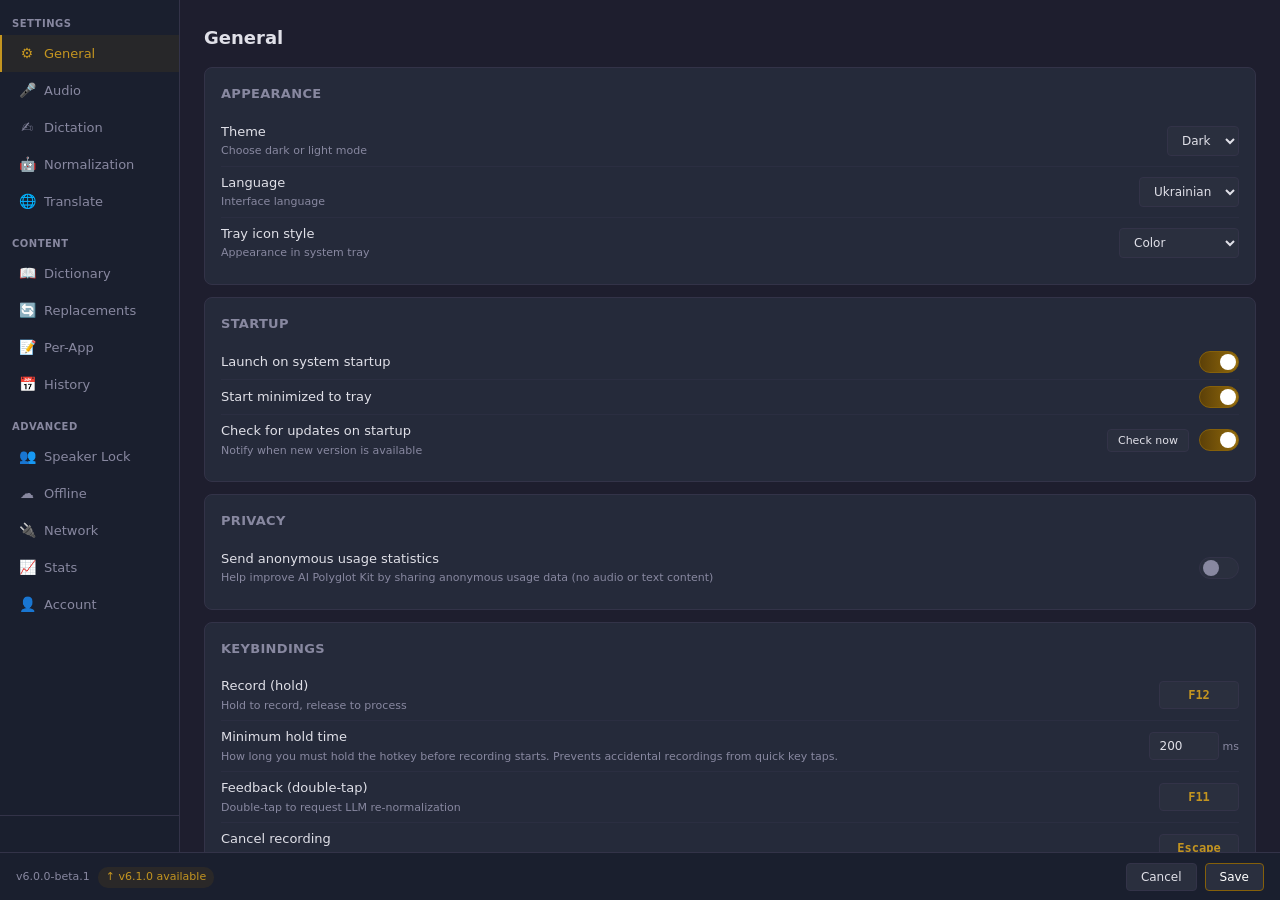
==== src/ui/web/index.html @ 9af50d15 "fix: native Windows frame painted dark, HTML titlebar removed - Native frame with DWM dark mode (DWM" ====
<!DOCTYPE html>
<html lang="en" data-theme="dark">
<head>
<meta charset="UTF-8">
<meta name="viewport" content="width=device-width, initial-scale=1.0">
<title>AI Polyglot Kit v6.1 — Settings</title>
<link rel="stylesheet" href="css/styles.css">
</head>
<body>

<div id="app" class="window">
  <div class="main">
    <div class="sidebar">
      <div class="sidebar-section" data-i18n="nav.settings">Settings</div>
      <div class="sidebar-item active" data-page="general"><span class="sidebar-icon">&#9881;</span> <span data-i18n="nav.general">General</span></div>
      <div class="sidebar-item" data-page="audio"><span class="sidebar-icon">&#127908;</span> <span data-i18n="nav.audio">Audio</span></div>
      <div class="sidebar-item" data-page="dictation"><span class="sidebar-icon">&#9997;</span> <span data-i18n="nav.dictation">Dictation</span></div>
      <div class="sidebar-item" data-page="llm"><span class="sidebar-icon">&#129302;</span> <span data-i18n="nav.llm">Normalization</span></div>
      <div class="sidebar-item" data-page="translate"><span class="sidebar-icon">&#127760;</span> <span data-i18n="nav.translate">Translate</span></div>

      <div class="sidebar-section" data-i18n="nav.content">Content</div>
      <div class="sidebar-item" data-page="dictionary"><span class="sidebar-icon">&#128214;</span> <span data-i18n="nav.dictionary">Dictionary</span></div>
      <div class="sidebar-item" data-page="replacements"><span class="sidebar-icon">&#128260;</span> <span data-i18n="nav.replacements">Replacements</span></div>
      <div class="sidebar-item" data-page="instructions"><span class="sidebar-icon">&#128221;</span> <span data-i18n="nav.instructions">Per-App</span></div>
      <div class="sidebar-item" data-page="history"><span class="sidebar-icon">&#128197;</span> <span data-i18n="nav.history">History</span></div>

      <div class="sidebar-section" data-i18n="nav.advanced">Advanced</div>
      <div class="sidebar-item" data-page="speaker"><span class="sidebar-icon">&#128101;</span> <span data-i18n="nav.speaker">Speaker Lock</span></div>
      <div class="sidebar-item" data-page="offline"><span class="sidebar-icon">&#9729;</span> <span data-i18n="nav.offline">Offline</span></div>
      <div class="sidebar-item" data-page="network"><span class="sidebar-icon">&#128268;</span> <span data-i18n="nav.network">Network</span></div>
      <div class="sidebar-item" data-page="stats"><span class="sidebar-icon">&#128200;</span> <span data-i18n="nav.stats">Stats</span></div>
      <div class="sidebar-item" data-page="account"><span class="sidebar-icon">&#128100;</span> <span data-i18n="nav.account">Account</span></div>

      <div class="sidebar-bottom"></div>
    </div>

    <!-- ==================== GENERAL ==================== -->
    <div class="content active" id="page-general" data-page="general">
      <div class="page-title" data-i18n="page.general">General</div>
      <div class="card">
        <div class="card-title" data-i18n="general.appearance">Appearance</div>
        <div class="form-row">
          <div>
            <div class="form-label" data-i18n="general.theme">Theme</div>
            <div class="form-hint" data-i18n="general.theme.hint">Choose dark or light mode</div>
          </div>
          <select id="theme-select"><option value="dark" selected data-i18n="general.theme.dark">Dark</option><option value="light" data-i18n="general.theme.light">Light</option></select>
        </div>
        <div class="form-row">
          <div>
            <div class="form-label" data-i18n="general.language">Language</div>
            <div class="form-hint" data-i18n="general.language.hint">Interface language</div>
          </div>
          <select id="lang-select"><option value="en">English</option><option value="uk" selected>Ukrainian</option></select>
        </div>
        <div class="form-row">
          <div>
            <div class="form-label" data-i18n="general.trayIcon">Tray icon style</div>
            <div class="form-hint" data-i18n="general.trayIcon.hint">Appearance in system tray</div>
          </div>
          <select id="tray-style-select"><option selected data-i18n="general.trayIcon.color">Color</option><option data-i18n="general.trayIcon.mono">Monochrome</option></select>
        </div>
      </div>
      <div class="card">
        <div class="card-title" data-i18n="general.startup">Startup</div>
        <div class="form-row">
          <div class="form-label" data-i18n="general.autostart">Launch on system startup</div>
          <label class="toggle"><input type="checkbox" id="toggle-autostart" checked><span class="toggle-slider"></span></label>
        </div>
        <div class="form-row">
          <div class="form-label" data-i18n="general.startMinimized">Start minimized to tray</div>
          <label class="toggle"><input type="checkbox" id="toggle-start-minimized" checked><span class="toggle-slider"></span></label>
        </div>
        <div class="form-row">
          <div>
            <div class="form-label" data-i18n="general.checkUpdates">Check for updates on startup</div>
            <div class="form-hint" data-i18n="general.checkUpdates.hint">Notify when new version is available</div>
          </div>
          <div style="display:flex;align-items:center;gap:10px">
            <button class="btn btn-sm" id="btn-check-update-general" data-i18n="general.checkNow">Check now</button>
            <label class="toggle"><input type="checkbox" id="toggle-check-updates" checked><span class="toggle-slider"></span></label>
          </div>
        </div>
      </div>
      <div class="card">
        <div class="card-title" data-i18n="general.privacy">Privacy</div>
        <div class="form-row">
          <div>
            <div class="form-label" data-i18n="general.telemetry">Send anonymous usage statistics</div>
            <div class="form-hint" data-i18n="general.telemetry.hint">Help improve AI Polyglot Kit by sharing anonymous usage data (no audio or text content)</div>
          </div>
          <label class="toggle"><input type="checkbox" id="toggle-telemetry"><span class="toggle-slider"></span></label>
        </div>
      </div>
      <div class="card">
        <div class="card-title" data-i18n="general.keybindings">Keybindings</div>
        <div class="form-row">
          <div>
            <div class="form-label" data-i18n="general.hotkey.record">Record (hold)</div>
            <div class="form-hint" data-i18n="general.hotkey.record.hint">Hold to record, release to process</div>
          </div>
          <span class="hotkey-input" data-action="Record" id="hotkey-record">F12</span>
        </div>
        <div class="form-row">
          <div>
            <div class="form-label" data-i18n="general.hotkey.holdTime">Minimum hold time</div>
            <div class="form-hint" data-i18n="general.hotkey.holdTime.hint">How long you must hold the hotkey before recording starts. Prevents accidental recordings from quick key taps.</div>
          </div>
          <div style="display:flex;align-items:center;gap:4px">
            <input type="number" id="input-hold-time" value="200" min="50" max="500" step="50" style="width:70px">
            <span class="form-hint" data-i18n="unit.ms">ms</span>
          </div>
        </div>
        <div class="form-row">
          <div>
            <div class="form-label" data-i18n="general.hotkey.feedback">Feedback (double-tap)</div>
            <div class="form-hint" data-i18n="general.hotkey.feedback.hint">Double-tap to request LLM re-normalization</div>
          </div>
          <span class="hotkey-input" data-action="Feedback" id="hotkey-feedback">F11</span>
        </div>
        <div class="form-row">
          <div>
            <div class="form-label" data-i18n="general.hotkey.cancel">Cancel recording</div>
            <div class="form-hint" data-i18n="general.hotkey.cancel.hint">Abort current recording, discard audio</div>
          </div>
          <span class="hotkey-input" data-action="Cancel" id="hotkey-cancel">Escape</span>
        </div>
        <div class="form-row">
          <div>
            <div class="form-label" data-i18n="general.hotkey.pasteLast">Paste last transcript</div>
            <div class="form-hint" data-i18n="general.hotkey.pasteLast.hint">Insert last dictation at cursor</div>
          </div>
          <span class="hotkey-input" data-action="Paste Last" id="hotkey-paste-last">Ctrl+Shift+V</span>
        </div>
        <div class="form-row">
          <div>
            <div class="form-label" data-i18n="general.hotkey.translate">Translate (double-tap)</div>
            <div class="form-hint" data-i18n="general.hotkey.translate.hint">Double-tap to translate selected text or clipboard content</div>
          </div>
          <span class="hotkey-input" data-action="Translate" id="hotkey-translate">Ctrl+C</span>
        </div>
      </div>
      <div class="card">
        <div class="card-title" data-i18n="general.notifications">Notifications</div>
        <div class="form-row">
          <div class="form-label" data-i18n="general.soundFeedback">Show sound feedback on recognition</div>
          <label class="toggle"><input type="checkbox" id="toggle-sound-feedback" checked><span class="toggle-slider"></span></label>
        </div>
        <div class="form-row">
          <div class="form-label" data-i18n="general.showOverlay">Show recording overlay</div>
          <label class="toggle"><input type="checkbox" id="toggle-show-overlay" checked><span class="toggle-slider"></span></label>
        </div>
        <div class="form-row">
          <div>
            <div class="form-label" data-i18n="general.overlayPosition">Overlay position</div>
            <div class="form-hint" data-i18n="general.overlayPosition.hint">Where to show the recording pill</div>
          </div>
          <select id="overlay-position-select"><option data-i18n="general.overlay.topLeft">Top left</option><option data-i18n="general.overlay.topCenter">Top center</option><option selected data-i18n="general.overlay.topRight">Top right</option><option data-i18n="general.overlay.bottomLeft">Bottom left</option><option data-i18n="general.overlay.bottomCenter">Bottom center</option><option data-i18n="general.overlay.bottomRight">Bottom right</option></select>
        </div>
      </div>
    </div>

    <!-- ==================== AUDIO ==================== -->
    <div class="content" id="page-audio" data-page="audio">
      <div class="page-title" data-i18n="page.audio">Audio</div>
      <div class="card">
        <div class="card-title" data-i18n="audio.microphone">Microphone</div>
        <div class="form-row">
          <div>
            <div class="form-label" data-i18n="audio.inputDevice">Input Device</div>
            <div class="form-hint" data-i18n="audio.inputDevice.hint">Which microphone to use for voice dictation. If you have a USB headset or external mic, select it here for best quality. Built-in laptop mics work but may pick up more noise.</div>
          </div>
          <div style="display:flex;gap:8px;align-items:center;">
            <select id="mic-select" style="min-width:220px"><option>Jabra Link 370 (USB Audio)</option><option>Realtek HD Audio</option><option>Bluetooth Headset</option></select>
            <button class="btn btn-sm btn-primary" id="btn-test-mic"><span>&#9654;</span> <span class="btn-text" data-i18n="audio.test">Test</span></button>
            <button class="btn btn-sm" id="btn-refresh-mic" title="Refresh device list">&#8635;</button>
          </div>
        </div>
        <div class="rms-bar"><div class="rms-fill" id="rms-fill"></div></div>
        <div style="display:flex;justify-content:space-between;margin-top:4px">
          <span class="form-hint" data-i18n="audio.inputLevel.hint">Input level — speak normally, the bar should be in the middle range</span>
          <span class="form-hint" id="rms-db">-24 dB</span>
        </div>
        <div class="form-row" style="margin-top:8px">
          <div>
            <div class="form-label" data-i18n="audio.autoSwitch">Auto-switch to new devices</div>
            <div class="form-hint" data-i18n="audio.autoSwitch.hint">When you plug in a USB headset or connect Bluetooth headphones, automatically switch to them. Unplug — switch back to the previous device.</div>
          </div>
          <label class="toggle"><input type="checkbox" id="toggle-auto-switch" checked><span class="toggle-slider"></span></label>
        </div>
      </div>
      <div class="card">
        <div class="card-title" data-i18n="audio.backgroundAudio">Background Audio</div>
        <div class="form-row">
          <div>
            <div class="form-label" data-i18n="audio.ducking">Lower other apps during recording</div>
            <div class="form-hint" data-i18n="audio.ducking.hint">While you're dictating, automatically reduce volume of music, video calls, and other apps so your voice comes through cleaner. Volume returns to normal when you stop.</div>
          </div>
          <label class="toggle"><input type="checkbox" id="toggle-ducking"><span class="toggle-slider"></span></label>
        </div>
        <div class="form-row">
          <div>
            <div class="form-label" data-i18n="audio.duckingAmount">Reduction amount</div>
            <div class="form-hint" data-i18n="audio.duckingAmount.hint">How much to lower other apps' volume. 10% = barely noticeable, 80% = near silent. Choose what feels comfortable for you.</div>
          </div>
          <div style="display:flex;align-items:center;gap:8px">
            <input type="range" min="0" max="100" value="10" id="duck-slider">
            <span style="font-size:12px;color:var(--fg-secondary);min-width:30px" id="duck-value">10%</span>
          </div>
        </div>
      </div>
      <div class="card">
        <div class="card-title" data-i18n="audio.recording">Recording</div>
        <div class="form-row">
          <div>
            <div class="form-label" data-i18n="audio.quality">Audio quality</div>
            <div class="form-hint" data-i18n="audio.quality.hint">16 kHz is sufficient for speech recognition and uses less bandwidth. 48 kHz is studio quality — only needed if you plan to save recordings for other purposes.</div>
          </div>
          <select id="audio-quality-select"><option selected data-i18n="audio.quality.16k">16000 Hz (speech, recommended)</option><option data-i18n="audio.quality.48k">48000 Hz (high quality)</option></select>
        </div>
        <div class="form-row">
          <div>
            <div class="form-label" data-i18n="audio.saveRecordings">Save recordings</div>
            <div class="form-hint" data-i18n="audio.saveRecordings.hint">Keep audio files after recognition. Useful for debugging, training, or comparing what you said vs what was recognized.</div>
          </div>
          <label class="toggle"><input type="checkbox" id="toggle-save-recordings"><span class="toggle-slider"></span></label>
        </div>
        <div class="form-row">
          <div>
            <div class="form-label" data-i18n="audio.saveLocation">Save location</div>
            <div class="form-hint" data-i18n="audio.saveLocation.hint">Where to store recorded audio files</div>
          </div>
          <div style="display:flex;gap:8px;align-items:center">
            <input type="text" id="input-save-path" value="%APPDATA%\AI Polyglot Kit\recordings" style="min-width:250px" disabled>
            <button class="btn btn-sm" id="btn-browse-save" data-i18n="audio.browse">Browse</button>
          </div>
        </div>
        <div class="form-row">
          <div>
            <div class="form-label" data-i18n="audio.autoDelete">Auto-delete after</div>
            <div class="form-hint" data-i18n="audio.autoDelete.hint">Automatically remove old recordings to save disk space</div>
          </div>
          <select id="auto-delete-select"><option data-i18n="audio.autoDelete.never">Never</option><option data-i18n="audio.autoDelete.7d">7 days</option><option selected data-i18n="audio.autoDelete.30d">30 days</option><option data-i18n="audio.autoDelete.90d">90 days</option></select>
        </div>
      </div>
    </div>

    <!-- ==================== LLM ==================== -->
    <div class="content" id="page-llm" data-page="llm">
      <div class="page-title" data-i18n="page.llm">Text Normalization via LLM</div>
      <div class="card">
        <div class="card-title" data-i18n="llm.onlineProviders">Online Providers</div>
        <div class="form-hint" style="margin-bottom:4px" data-i18n="llm.onlineProviders.hint">Three providers in priority order. If #1 is unavailable, falls back to #2, then #3.</div>
        <div style="margin-bottom:12px"><a href="#" class="form-hint" style="color:var(--accent-highlight);text-decoration:underline;cursor:pointer;font-size:12px" data-open="modal-help-providers" data-i18n="llm.recommendedLink">Recommended services (GitHub README)</a></div>
      </div>
      <div class="card" style="border-left:3px solid var(--accent-highlight)">
        <div class="card-title" style="display:flex;align-items:center;gap:8px"><span class="badge" style="background:var(--accent-highlight);color:#000;font-size:10px;padding:2px 6px">1</span> <span class="form-label" style="font-size:inherit;margin:0;font-weight:inherit" data-i18n="provider">Provider</span></div>
        <div class="form-row">
          <div class="form-label" data-i18n="provider">Provider</div>
          <select id="llm-provider-1"><option selected>Groq</option><option>OpenAI</option><option>Anthropic</option><option>OpenRouter</option></select>
        </div>
        <div class="form-row">
          <div class="form-label" data-i18n="apiKey">API Key</div>
          <div style="display:flex;gap:8px;align-items:center">
            <input type="password" id="llm-key-1" value="gsk_xxxxxxxxxxxxxxxxxxxx" style="min-width:200px" class="api-key-field">
            <button class="btn btn-sm btn-toggle-key">&#128065;</button>
            <span class="badge badge-success" data-i18n="badge.valid">Valid</span>
          </div>
        </div>
        <div class="form-row">
          <div class="form-label" data-i18n="model">Model</div>
          <select id="llm-model-1"><option selected>llama-3.3-70b-versatile</option><option>llama-3.1-8b-instant</option><option>llama-3.2-3b-preview</option><option>mixtral-8x7b-32768</option></select>
        </div>
      </div>
      <div class="card" style="border-left:3px solid var(--fg-secondary)">
        <div class="card-title" style="display:flex;align-items:center;gap:8px"><span class="badge" style="background:var(--fg-secondary);color:#000;font-size:10px;padding:2px 6px">2</span> <span class="form-label" style="font-size:inherit;margin:0;font-weight:inherit" data-i18n="provider">Provider</span></div>
        <div class="form-row">
          <div class="form-label" data-i18n="provider">Provider</div>
          <select id="llm-provider-2"><option>Groq</option><option selected>OpenAI</option><option>Anthropic</option><option>OpenRouter</option></select>
        </div>
        <div class="form-row">
          <div class="form-label" data-i18n="apiKey">API Key</div>
          <div style="display:flex;gap:8px;align-items:center">
            <input type="password" id="llm-key-2" placeholder="sk-..." style="min-width:200px" class="api-key-field">
            <button class="btn btn-sm btn-toggle-key">&#128065;</button>
            <span class="badge badge-warning" data-i18n="badge.notSet">Not set</span>
          </div>
        </div>
      </div>
      <div class="card" style="border-left:3px solid var(--fg-secondary)">
        <div class="card-title" style="display:flex;align-items:center;gap:8px"><span class="badge" style="background:var(--fg-secondary);color:#000;font-size:10px;padding:2px 6px">3</span> <span class="form-label" style="font-size:inherit;margin:0;font-weight:inherit" data-i18n="provider">Provider</span></div>
        <div class="form-row">
          <div class="form-label" data-i18n="provider">Provider</div>
          <select id="llm-provider-3"><option>Groq</option><option>OpenAI</option><option selected>Anthropic</option><option>OpenRouter</option></select>
        </div>
        <div class="form-row">
          <div class="form-label" data-i18n="apiKey">API Key</div>
          <div style="display:flex;gap:8px;align-items:center">
            <input type="password" id="llm-key-3" placeholder="sk-ant-..." style="min-width:200px" class="api-key-field">
            <button class="btn btn-sm btn-toggle-key">&#128065;</button>
            <span class="badge badge-warning" data-i18n="badge.notSet">Not set</span>
          </div>
        </div>
      </div>
      <div class="card">
        <div class="card-title" data-i18n="llm.settings">LLM Settings</div>
        <div class="form-row">
          <div>
            <div class="form-label" data-i18n="llm.temperature">Temperature</div>
            <div class="form-hint" data-i18n="llm.temperature.hint">Lower = more consistent, higher = more creative</div>
          </div>
          <div style="display:flex;align-items:center;gap:8px">
            <input type="range" min="0" max="100" value="30" id="temp-slider">
            <span style="font-size:12px;color:var(--fg-secondary);min-width:30px" id="temp-value">0.3</span>
          </div>
        </div>
        <div class="form-row">
          <div>
            <div class="form-label" data-i18n="llm.maxTokens">Max tokens</div>
            <div class="form-hint" data-i18n="llm.maxTokens.hint">Maximum output length</div>
          </div>
          <input type="number" id="llm-max-tokens" value="1024" min="128" max="4096" step="128" style="min-width:80px">
        </div>
      </div>
      <div class="banner banner-warning" style="display:flex;gap:4px"><span>&#9888;</span><span class="form-hint" style="color:inherit;margin:0;font-size:inherit" data-i18n="llm.offlineWarning">No offline LLM model downloaded. Go to Settings → Offline to detect your system and download a model.</span></div>
      <div class="card" id="card-llm-offline" style="opacity:0.45;pointer-events:none">
        <div class="card-title" data-i18n="llm.offlineProvider">Offline Provider</div>
        <div class="form-hint" style="margin-bottom:12px" data-i18n="llm.offlineProvider.hint">Built-in lightweight model for text normalization without internet. Runs on CPU via llama.cpp (GGUF Q4 quantization).</div>
        <div class="form-row">
          <div class="form-label" data-i18n="model">Model</div>
          <select id="llm-offline-model"><option selected>Qwen2.5-1.5B (Q4, ~900 MB)</option><option>Qwen2.5-0.5B (Q4, ~400 MB)</option><option>SmolLM2-360M (Q4, ~250 MB)</option></select>
        </div>
        <div class="form-row">
          <div>
            <div class="form-label" data-i18n="llm.temperature">Temperature</div>
            <div class="form-hint" data-i18n="llm.offlineTemp.hint">Lower = more predictable normalization</div>
          </div>
          <div style="display:flex;align-items:center;gap:8px">
            <input type="range" min="0" max="100" value="10" id="llm-offline-temp-slider" style="width:120px">
            <span style="font-size:12px;color:var(--fg-secondary);min-width:30px" id="llm-offline-temp-value">0.1</span>
          </div>
        </div>
      </div>
      <div class="card">
        <div class="card-title" data-i18n="llm.features">Normalization Features</div>
        <div class="form-row">
          <div class="form-label" data-i18n="llm.enableNorm">Enable LLM text normalization</div>
          <label class="toggle"><input type="checkbox" id="toggle-llm-enable" checked><span class="toggle-slider"></span></label>
        </div>
        <div class="form-row">
          <div class="form-label" data-i18n="llm.addPunctuation">Add punctuation</div>
          <label class="toggle"><input type="checkbox" id="toggle-llm-punctuation" checked><span class="toggle-slider"></span></label>
        </div>
        <div class="form-row">
          <div class="form-label" data-i18n="llm.fixGrammar">Fix grammar</div>
          <label class="toggle"><input type="checkbox" id="toggle-llm-grammar" checked><span class="toggle-slider"></span></label>
        </div>
        <div class="form-row">
          <div class="form-label" data-i18n="llm.fixTerminology">Fix terminology</div>
          <label class="toggle"><input type="checkbox" id="toggle-llm-terminology" checked><span class="toggle-slider"></span></label>
        </div>
        <div class="form-row">
          <div class="form-label" data-i18n="llm.capitalize">Capitalize sentences</div>
          <label class="toggle"><input type="checkbox" id="toggle-llm-capitalize" checked><span class="toggle-slider"></span></label>
        </div>
        <div class="form-row">
          <div>
            <div class="form-label" data-i18n="llm.numberFormat">Number formatting</div>
            <div class="form-hint" data-i18n="llm.numberFormat.hint">Convert "twenty three" to "23"</div>
          </div>
          <label class="toggle"><input type="checkbox" id="toggle-llm-numbers" checked><span class="toggle-slider"></span></label>
        </div>
      </div>
      <div class="card">
        <div class="card-title" data-i18n="llm.feedbackLoop">Feedback Loop</div>
        <div class="form-row">
          <div>
            <div class="form-label" data-i18n="llm.feedbackMode">Feedback mode</div>
            <div class="form-hint" data-i18n="llm.feedbackMode.hint">What happens when you double-tap feedback key</div>
          </div>
          <select id="feedback-mode-select"><option selected data-i18n="llm.feedback.renorm">Re-normalize with stronger corrections</option><option data-i18n="llm.feedback.resend">Re-send to STT with different model</option><option data-i18n="llm.feedback.dialog">Show correction dialog</option></select>
        </div>
      </div>
    </div>

    <!-- ==================== DICTATION ==================== -->
    <div class="content" id="page-dictation" data-page="dictation">
      <div class="page-title" data-i18n="page.dictation">Dictation — Speech-to-Text</div>
      <div class="card">
        <div class="card-title" data-i18n="dictation.recMode">Recognition Mode</div>
        <div class="form-hint" style="margin-bottom:12px" data-i18n="dictation.recMode.hint">How the app recognizes your speech. Fallback mode tries online first, switches to offline automatically if unavailable or out of tokens.</div>
        <div style="display:flex;gap:8px">
          <label style="flex:1;display:flex;align-items:center;gap:8px;padding:10px 12px;background:var(--bg-input);border:2px solid var(--border);border-radius:var(--radius-card);opacity:0.45;cursor:not-allowed" title="Download offline models first (Settings → Offline)">
            <input type="radio" name="rec-mode" value="fallback" disabled> <div><div class="form-label" style="font-size:13px;margin:0" data-i18n="dictation.mode.fallback">Fallback</div><div class="form-hint" style="font-size:11px" data-i18n="dictation.mode.fallback.hint">Uses cloud, switches to offline if no internet or tokens run out</div></div>
          </label>
          <label style="flex:1;display:flex;align-items:center;gap:8px;padding:10px 12px;background:var(--bg-input);border:2px solid var(--accent-highlight);border-radius:var(--radius-card);cursor:pointer">
            <input type="radio" name="rec-mode" value="online" checked> <div><div class="form-label" style="font-size:13px;margin:0" data-i18n="dictation.mode.online">Online only</div><div class="form-hint" style="font-size:11px" data-i18n="dictation.mode.online.hint">Cloud API, best quality</div></div>
          </label>
          <label style="flex:1;display:flex;align-items:center;gap:8px;padding:10px 12px;background:var(--bg-input);border:2px solid var(--border);border-radius:var(--radius-card);opacity:0.45;cursor:not-allowed" title="Download offline models first (Settings → Offline)">
            <input type="radio" name="rec-mode" value="offline" disabled> <div><div class="form-label" style="font-size:13px;margin:0" data-i18n="dictation.mode.offline">Offline only</div><div class="form-hint" style="font-size:11px" data-i18n="dictation.mode.offline.hint">Built-in model, no internet needed</div></div>
          </label>
        </div>
        <div style="margin-top:8px;color:var(--warning);display:flex;gap:4px;font-size:12px"><span>&#9888;</span><span class="form-hint" style="color:inherit;margin:0" data-i18n="dictation.offlineWarning">Fallback and Offline modes require offline models. Download them in Settings → Offline.</span></div>
      </div>
      <div class="card">
        <div class="card-title" data-i18n="dictation.onlineProviders">Online Providers</div>
        <div class="form-hint" style="margin-bottom:4px" data-i18n="dictation.onlineProviders.hint">Three providers in priority order. If #1 is unavailable or out of tokens, falls back to #2, then #3.</div>
        <div style="margin-bottom:12px"><a href="#" class="form-hint" style="color:var(--accent-highlight);text-decoration:underline;cursor:pointer;font-size:12px" data-open="modal-help-providers" data-i18n="dictation.recommendedLink">Recommended services (GitHub README)</a></div>
        <div class="form-row" style="align-items:flex-start">
          <div>
            <div class="form-label" data-i18n="dictation.languages">Languages</div>
            <div class="form-hint" data-i18n="dictation.languages.hint">Select languages you speak. Multiple languages improve recognition accuracy when switching between them.</div>
          </div>
          <div style="display:flex;flex-wrap:wrap;gap:6px 12px" id="stt-languages">
            <label style="display:flex;align-items:center;gap:4px;font-size:12px;cursor:pointer"><input type="checkbox" checked> Українська</label>
            <label style="display:flex;align-items:center;gap:4px;font-size:12px;cursor:pointer"><input type="checkbox" checked> English</label>
            <label style="display:flex;align-items:center;gap:4px;font-size:12px;cursor:pointer"><input type="checkbox"> Русский</label>
            <label style="display:flex;align-items:center;gap:4px;font-size:12px;cursor:pointer"><input type="checkbox"> Deutsch</label>
            <label style="display:flex;align-items:center;gap:4px;font-size:12px;cursor:pointer"><input type="checkbox"> Français</label>
            <label style="display:flex;align-items:center;gap:4px;font-size:12px;cursor:pointer"><input type="checkbox"> Español</label>
            <label style="display:flex;align-items:center;gap:4px;font-size:12px;cursor:pointer"><input type="checkbox"> Polski</label>
          </div>
        </div>
      </div>
      <div class="card" style="border-left:3px solid var(--accent-highlight)">
        <div class="card-title" style="display:flex;align-items:center;gap:8px"><span class="badge" style="background:var(--accent-highlight);color:#000;font-size:10px;padding:2px 6px">1</span> <span class="form-label" style="font-size:inherit;margin:0;font-weight:inherit" data-i18n="provider">Provider</span></div>
        <div class="form-row">
          <div class="form-label" data-i18n="provider">Provider</div>
          <select id="stt-provider-1"><option selected>AssemblyAI</option><option>Deepgram</option><option>OpenAI</option><option>Google Cloud STT</option><option>Groq</option></select>
        </div>
        <div class="form-row">
          <div class="form-label" data-i18n="apiKey">API Key</div>
          <div style="display:flex;gap:8px;align-items:center">
            <input type="password" id="stt-key-1" value="gsk_xxxxxxxxxxxxxxxxxxxx" style="min-width:200px" class="api-key-field">
            <button class="btn btn-sm btn-toggle-key">&#128065;</button>
            <span class="badge badge-success" data-i18n="badge.valid">Valid</span>
          </div>
        </div>
        <div class="form-row">
          <div>
            <div class="form-label" data-i18n="baseUrl">Base URL</div>
            <div class="form-hint" data-i18n="baseUrl.hint">Override for self-hosted or proxy endpoints</div>
          </div>
          <input type="url" id="stt-url-1" placeholder="https://api.groq.com/openai/v1" style="min-width:240px">
        </div>
        <div class="form-row">
          <div class="form-label" data-i18n="model">Model</div>
          <select id="stt-model-1"><option selected>whisper-large-v3-turbo</option><option>whisper-large-v3</option><option>distil-whisper-large-v3-en</option></select>
        </div>
      </div>
      <div class="card" style="border-left:3px solid var(--fg-secondary)">
        <div class="card-title" style="display:flex;align-items:center;gap:8px"><span class="badge" style="background:var(--fg-secondary);color:#000;font-size:10px;padding:2px 6px">2</span> <span class="form-label" style="font-size:inherit;margin:0;font-weight:inherit" data-i18n="provider">Provider</span></div>
        <div class="form-row">
          <div class="form-label" data-i18n="provider">Provider</div>
          <select id="stt-provider-2"><option>AssemblyAI</option><option selected>Deepgram</option><option>OpenAI</option><option>Google Cloud STT</option><option>Groq</option></select>
        </div>
        <div class="form-row">
          <div class="form-label" data-i18n="apiKey">API Key</div>
          <div style="display:flex;gap:8px;align-items:center">
            <input type="password" id="stt-key-2" placeholder="sk-..." style="min-width:200px" class="api-key-field">
            <button class="btn btn-sm btn-toggle-key">&#128065;</button>
            <span class="badge badge-warning" data-i18n="badge.notSet">Not set</span>
          </div>
        </div>
        <div class="form-row">
          <div>
            <div class="form-label" data-i18n="baseUrl">Base URL</div>
            <div class="form-hint" data-i18n="baseUrl.hint">Override for self-hosted or proxy endpoints</div>
          </div>
          <input type="url" id="stt-url-2" placeholder="https://api.openai.com/v1" style="min-width:240px">
        </div>
        <div class="form-row">
          <div class="form-label" data-i18n="model">Model</div>
          <select id="stt-model-2"><option selected>whisper-1</option></select>
        </div>
      </div>
      <div class="card" style="border-left:3px solid var(--fg-secondary)">
        <div class="card-title" style="display:flex;align-items:center;gap:8px"><span class="badge" style="background:var(--fg-secondary);color:#000;font-size:10px;padding:2px 6px">3</span> <span class="form-label" style="font-size:inherit;margin:0;font-weight:inherit" data-i18n="provider">Provider</span></div>
        <div class="form-row">
          <div class="form-label" data-i18n="provider">Provider</div>
          <select id="stt-provider-3"><option>AssemblyAI</option><option>Deepgram</option><option selected>OpenAI</option><option>Google Cloud STT</option><option>Groq</option></select>
        </div>
        <div class="form-row">
          <div class="form-label" data-i18n="apiKey">API Key</div>
          <div style="display:flex;gap:8px;align-items:center">
            <input type="password" id="stt-key-3" placeholder="Enter key..." style="min-width:200px" class="api-key-field">
            <button class="btn btn-sm btn-toggle-key">&#128065;</button>
            <span class="badge badge-warning" data-i18n="badge.notSet">Not set</span>
          </div>
        </div>
        <div class="form-row">
          <div>
            <div class="form-label" data-i18n="baseUrl">Base URL</div>
            <div class="form-hint" data-i18n="baseUrl.hint">Override for self-hosted or proxy endpoints</div>
          </div>
          <input type="url" id="stt-url-3" placeholder="https://api.deepgram.com/v1" style="min-width:240px">
        </div>
        <div class="form-row">
          <div class="form-label" data-i18n="model">Model</div>
          <select id="stt-model-3"><option selected>nova-2</option></select>
        </div>
      </div>
      <div class="banner banner-warning" style="display:flex;gap:4px"><span>&#9888;</span><span class="form-hint" style="color:inherit;margin:0;font-size:inherit" data-i18n="dictation.offlineSTTWarning">No offline STT model downloaded. Go to Settings → Offline to detect your system and download a model.</span></div>
      <div class="card" id="card-stt-offline" style="opacity:0.45;pointer-events:none">
        <div class="card-title" data-i18n="dictation.offlineProvider">Offline Provider</div>
        <div class="form-hint" style="margin-bottom:12px" data-i18n="dictation.offlineProvider.hint">Built-in Whisper Large V3 Turbo model (809M parameters). Optimized for CPU with int8 quantization via CTranslate2. No internet required.</div>
        <div class="form-row" style="align-items:flex-start">
          <div>
            <div class="form-label" data-i18n="dictation.languages">Languages</div>
            <div class="form-hint" data-i18n="dictation.offlineLanguages.hint">Same as online providers. Multiple languages help when you switch between them mid-speech.</div>
          </div>
          <div style="display:flex;flex-wrap:wrap;gap:6px 12px" id="stt-offline-languages">
            <label style="display:flex;align-items:center;gap:4px;font-size:12px;cursor:pointer"><input type="checkbox" checked> Українська</label>
            <label style="display:flex;align-items:center;gap:4px;font-size:12px;cursor:pointer"><input type="checkbox" checked> English</label>
            <label style="display:flex;align-items:center;gap:4px;font-size:12px;cursor:pointer"><input type="checkbox"> Русский</label>
            <label style="display:flex;align-items:center;gap:4px;font-size:12px;cursor:pointer"><input type="checkbox"> Deutsch</label>
            <label style="display:flex;align-items:center;gap:4px;font-size:12px;cursor:pointer"><input type="checkbox"> Français</label>
            <label style="display:flex;align-items:center;gap:4px;font-size:12px;cursor:pointer"><input type="checkbox"> Español</label>
            <label style="display:flex;align-items:center;gap:4px;font-size:12px;cursor:pointer"><input type="checkbox"> Polski</label>
          </div>
        </div>
        <div class="form-row">
          <div>
            <div class="form-label" data-i18n="dictation.cpuUsage">CPU usage</div>
            <div class="form-hint" data-i18n="dictation.cpuUsage.hint">How much of your processor to dedicate to speech recognition</div>
          </div>
          <div style="display:flex;flex-direction:column;gap:4px;min-width:200px">
            <div style="display:flex;align-items:center;gap:8px">
              <input type="range" min="0" max="4" value="4" id="cpu-slider" style="width:160px">
              <span class="form-label" style="font-size:12px;margin:0;min-width:90px" id="cpu-value" data-i18n="slider.maximum">Maximum</span>
            </div>
            <div style="display:flex;justify-content:space-between;font-size:9px;color:var(--fg-secondary);padding:0 2px;width:160px">
              <span class="form-hint" style="font-size:inherit;margin:0" data-i18n="slider.low">Low</span><span class="form-hint" style="font-size:inherit;margin:0" data-i18n="slider.fullPower">Full power</span>
            </div>
          </div>
        </div>
        <div class="form-row">
          <div>
            <div class="form-label" data-i18n="dictation.accuracy">Recognition accuracy</div>
            <div class="form-hint" data-i18n="dictation.accuracy.hint">Higher accuracy takes more time. "Good" is enough for most cases.</div>
          </div>
          <div style="display:flex;flex-direction:column;gap:4px;min-width:200px">
            <div style="display:flex;align-items:center;gap:8px">
              <input type="range" min="0" max="4" value="2" id="beam-slider" style="width:160px">
              <span class="form-label" style="font-size:12px;margin:0;min-width:90px" id="beam-value" data-i18n="slider.good">Good</span>
            </div>
            <div style="display:flex;justify-content:space-between;font-size:9px;color:var(--fg-secondary);padding:0 2px;width:160px">
              <span class="form-hint" style="font-size:inherit;margin:0" data-i18n="slider.fast">Fast</span><span class="form-hint" style="font-size:inherit;margin:0" data-i18n="slider.best">Best</span>
            </div>
          </div>
        </div>
        <div class="form-row">
          <div>
            <div class="form-label" data-i18n="dictation.creativity">Creativity</div>
            <div class="form-hint" data-i18n="dictation.creativity.hint">Low = stable, predictable results. Increase if the model struggles with accents or unusual speech.</div>
          </div>
          <div style="display:flex;flex-direction:column;gap:4px;min-width:200px">
            <div style="display:flex;align-items:center;gap:8px">
              <input type="range" min="0" max="4" value="1" id="whisper-temp-slider" style="width:160px">
              <span class="form-label" style="font-size:12px;margin:0;min-width:90px" id="whisper-temp-value" data-i18n="slider.low">Low</span>
            </div>
            <div style="display:flex;justify-content:space-between;font-size:9px;color:var(--fg-secondary);padding:0 2px;width:160px">
              <span class="form-hint" style="font-size:inherit;margin:0" data-i18n="slider.stable">Stable</span><span class="form-hint" style="font-size:inherit;margin:0" data-i18n="slider.creative">Creative</span>
            </div>
          </div>
        </div>
      </div>
      <div class="card">
        <div class="card-title" data-i18n="dictation.audioProcessing">Audio Processing</div>
        <div class="form-row">
          <div>
            <div class="form-label" data-i18n="dictation.noiseSuppression">Noise suppression (RNNoise)</div>
            <div class="form-hint" data-i18n="dictation.noiseSuppression.hint">Removes background noise — keyboard typing, fan hum, air conditioning. Recommended on for all environments. Uses a small neural network, no noticeable CPU impact.</div>
          </div>
          <label class="toggle"><input type="checkbox" id="toggle-rnnoise" checked><span class="toggle-slider"></span></label>
        </div>
        <div class="form-row">
          <div>
            <div class="form-label" data-i18n="dictation.agc">Auto volume leveling (AGC)</div>
            <div class="form-hint" data-i18n="dictation.agc.hint">Automatically adjusts your microphone volume so you're always heard clearly — whether you speak quietly or loudly, close or far from the mic. The target level below controls how loud the output should be.</div>
          </div>
          <label class="toggle"><input type="checkbox" id="toggle-agc" checked><span class="toggle-slider"></span></label>
        </div>
        <div class="form-row">
          <div>
            <div class="form-label" data-i18n="dictation.targetVolume">Target volume level</div>
            <div class="form-hint" data-i18n="dictation.targetVolume.hint">How loud your voice should be after auto-leveling. "Clear voice" works for most people.</div>
          </div>
          <div style="display:flex;flex-direction:column;gap:4px;min-width:200px">
            <div style="display:flex;align-items:center;gap:8px">
              <input type="range" min="0" max="4" value="2" id="rms-slider" style="width:160px">
              <span style="font-size:12px;font-weight:600;color:var(--accent-highlight);min-width:90px" id="rms-value" data-i18n="slider.clearVoice">Clear voice</span>
            </div>
            <div style="display:flex;justify-content:space-between;font-size:9px;color:var(--fg-secondary);padding:0 2px;width:160px">
              <span class="form-hint" style="font-size:inherit;margin:0" data-i18n="slider.quiet">Quiet</span><span class="form-hint" style="font-size:inherit;margin:0" data-i18n="slider.loud">Loud</span>
            </div>
          </div>
        </div>
        <div class="form-row">
          <div>
            <div class="form-label" data-i18n="dictation.vadSensitivity">Voice detection sensitivity</div>
            <div class="form-hint" data-i18n="dictation.vadSensitivity.hint">Controls how aggressively the app detects when you stop talking. Lower = more sensitive, catches soft speech but may include background noise. Higher = stricter, cleanly cuts silence but may trim quiet endings. Level 2 works well for most people.</div>
          </div>
          <select id="vad-select"><option data-i18n="dictation.vad.0">0 — Very sensitive (catches quiet speech)</option><option data-i18n="dictation.vad.1">1 — Sensitive</option><option selected data-i18n="dictation.vad.2">2 — Balanced (recommended)</option><option data-i18n="dictation.vad.3">3 — Strict (clean cuts, may trim quiet endings)</option></select>
        </div>
      </div>
      <div class="card">
        <div class="card-title" data-i18n="dictation.contextFormatting">Context-Aware Formatting</div>
        <div class="form-row">
          <div>
            <div class="form-label" data-i18n="dictation.adaptStyle">Adapt style to active app</div>
            <div class="form-hint" data-i18n="dictation.adaptStyle.hint">Casual in Slack, formal in Word, technical in VS Code</div>
          </div>
          <label class="toggle"><input type="checkbox" id="toggle-context-style" checked><span class="toggle-slider"></span></label>
        </div>
        <div class="form-row">
          <div>
            <div class="form-label" data-i18n="dictation.defaultStyle">Default style</div>
            <div class="form-hint" data-i18n="dictation.defaultStyle.hint">Used for apps without a specific style</div>
          </div>
          <select id="default-style-select"><option selected data-i18n="style.neutral">Neutral</option><option data-i18n="style.casual">Casual</option><option data-i18n="style.formal">Formal</option><option data-i18n="style.technical">Technical</option></select>
        </div>
      </div>
      <div class="card">
        <div class="card-title" data-i18n="dictation.appStyles">App Styles</div>
        <div class="form-hint" style="margin-bottom:12px" data-i18n="dictation.appStyles.hint">Configure dictation style per application</div>
        <table class="table" id="app-styles-table">
          <thead><tr><th data-i18n="dictation.col.app">Application</th><th data-i18n="dictation.col.style">Style</th><th data-i18n="dictation.col.injection">Injection</th><th></th></tr></thead>
          <tbody>
            <tr><td><span style="font-size:14px">&#128172;</span> slack.exe</td><td><select style="min-width:100px"><option selected data-i18n="style.casual">Casual</option><option data-i18n="style.formal">Formal</option><option data-i18n="style.technical">Technical</option><option data-i18n="style.email">Email</option></select></td><td><select style="min-width:100px"><option selected data-i18n="injection.keyboard">Keyboard</option><option data-i18n="injection.clipboard">Clipboard</option></select></td><td><button class="btn btn-sm btn-danger">&#10005;</button></td></tr>
            <tr><td><span style="font-size:14px">&#128187;</span> code.exe</td><td><select style="min-width:100px"><option data-i18n="style.casual">Casual</option><option data-i18n="style.formal">Formal</option><option selected data-i18n="style.technical">Technical</option><option data-i18n="style.email">Email</option></select></td><td><select style="min-width:100px"><option selected data-i18n="injection.keyboard">Keyboard</option><option data-i18n="injection.clipboard">Clipboard</option></select></td><td><button class="btn btn-sm btn-danger">&#10005;</button></td></tr>
            <tr><td><span style="font-size:14px">&#128231;</span> outlook.exe</td><td><select style="min-width:100px"><option data-i18n="style.casual">Casual</option><option data-i18n="style.formal">Formal</option><option data-i18n="style.technical">Technical</option><option selected data-i18n="style.email">Email</option></select></td><td><select style="min-width:100px"><option data-i18n="injection.keyboard">Keyboard</option><option selected data-i18n="injection.clipboard">Clipboard</option></select></td><td><button class="btn btn-sm btn-danger">&#10005;</button></td></tr>
            <tr><td><span style="font-size:14px">&#128196;</span> WINWORD.EXE</td><td><select style="min-width:100px"><option data-i18n="style.casual">Casual</option><option selected data-i18n="style.formal">Formal</option><option data-i18n="style.technical">Technical</option><option data-i18n="style.email">Email</option></select></td><td><select style="min-width:100px"><option selected data-i18n="injection.keyboard">Keyboard</option><option data-i18n="injection.clipboard">Clipboard</option></select></td><td><button class="btn btn-sm btn-danger">&#10005;</button></td></tr>
            <tr><td><span style="font-size:14px">&#128421;</span> WindowsTerminal.exe</td><td><select style="min-width:100px"><option data-i18n="style.casual">Casual</option><option data-i18n="style.formal">Formal</option><option selected data-i18n="style.technical">Technical</option><option data-i18n="style.email">Email</option></select></td><td><select style="min-width:100px"><option selected data-i18n="injection.keyboard">Keyboard</option><option data-i18n="injection.clipboard">Clipboard</option></select></td><td><button class="btn btn-sm btn-danger">&#10005;</button></td></tr>
          </tbody>
        </table>
        <div style="margin-top:8px"><button class="btn btn-sm btn-primary" id="btn-add-app" data-i18n="dictation.addApp">+ Add Application</button></div>
      </div>
      <div class="card">
        <div class="card-title" data-i18n="dictation.textInjection">Text Injection</div>
        <div class="form-row">
          <div>
            <div class="form-label" data-i18n="dictation.defaultInjection">Default injection method</div>
            <div class="form-hint" data-i18n="dictation.defaultInjection.hint">How text is typed into the target app</div>
          </div>
          <select id="injection-method-select"><option selected data-i18n="injection.sendInput">Keyboard simulation (SendInput)</option><option data-i18n="injection.clipboard">Clipboard paste (Ctrl+V)</option><option data-i18n="injection.uiAutomation">UI Automation (SetValue)</option></select>
        </div>
        <div class="form-row">
          <div class="form-label" data-i18n="dictation.fallbackClipboard">Auto-fallback to clipboard on failure</div>
          <label class="toggle"><input type="checkbox" id="toggle-fallback-clipboard" checked><span class="toggle-slider"></span></label>
        </div>
        <div class="form-row">
          <div>
            <div class="form-label" data-i18n="dictation.typingSpeed">Typing speed</div>
            <div class="form-hint" data-i18n="dictation.typingSpeed.hint">Delay between keystrokes (0 = instant)</div>
          </div>
          <div style="display:flex;align-items:center;gap:4px">
            <input type="number" id="input-typing-speed" value="0" min="0" max="50" step="5" style="width:60px">
            <span class="form-hint" data-i18n="unit.ms">ms</span>
          </div>
        </div>
      </div>
      <div class="card">
        <div class="card-title" data-i18n="dictation.terminalSafety">Terminal Safety</div>
        <div class="form-row">
          <div>
            <div class="form-label" data-i18n="dictation.sanitizeTerminal">Sanitize terminal input</div>
            <div class="form-hint" data-i18n="dictation.sanitizeTerminal.hint">Strip shell metacharacters (|, &amp;, ;, $(), etc.)</div>
          </div>
          <label class="toggle"><input type="checkbox" id="toggle-sanitize-terminal" checked><span class="toggle-slider"></span></label>
        </div>
        <div class="form-row">
          <div>
            <div class="form-label" data-i18n="dictation.confirmMultiline">Confirm multi-line in terminal</div>
            <div class="form-hint" data-i18n="dictation.confirmMultiline.hint">Show confirmation dialog before pasting multi-line text</div>
          </div>
          <label class="toggle"><input type="checkbox" id="toggle-confirm-multiline" checked><span class="toggle-slider"></span></label>
        </div>
      </div>
    </div>

    <!-- ==================== DICTIONARY ==================== -->
    <div class="content" id="page-dictionary" data-page="dictionary">
      <div class="page-title" data-i18n="page.dictionary">Dictionary</div>
      <div class="banner banner-info" style="display:flex;gap:4px"><span>&#9889;</span><span class="form-hint" style="color:inherit;margin:0;font-size:inherit" data-i18n="dictionary.infoBanner">Most words are learned automatically from your corrections (double-tap feedback). Add terms here only if the app hasn't learned them yet.</span></div>
      <div class="card">
        <div class="card-title" data-i18n="dictionary.statistics">Statistics</div>
        <div style="display:flex;gap:16px;margin-bottom:4px">
          <div style="flex:1;background:var(--bg-input);border-radius:var(--radius-card);padding:10px 12px;text-align:center">
            <div style="font-size:24px;font-weight:700;color:var(--accent-highlight)" id="dict-total-count">1,247</div>
            <div class="form-hint" style="font-size:11px" data-i18n="dictionary.totalTerms">Total terms</div>
          </div>
          <div style="flex:1;background:var(--bg-input);border-radius:var(--radius-card);padding:10px 12px;text-align:center">
            <div style="font-size:24px;font-weight:700;color:var(--success)" id="dict-auto-count">1,203</div>
            <div class="form-hint" style="font-size:11px" data-i18n="dictionary.autoLearned">Auto-learned</div>
          </div>
          <div style="flex:1;background:var(--bg-input);border-radius:var(--radius-card);padding:10px 12px;text-align:center">
            <div style="font-size:24px;font-weight:700;color:var(--fg-primary)" id="dict-manual-count">44</div>
            <div class="form-hint" style="font-size:11px" data-i18n="dictionary.addedManually">Added manually</div>
          </div>
        </div>
      </div>
      <div class="card">
        <div class="card-title" data-i18n="dictionary.addTerm">Add Term</div>
        <div class="form-hint" style="margin-bottom:8px" data-i18n="dictionary.addTerm.hint">Specialized terms, names, abbreviations that the model doesn't recognize correctly.</div>
        <div style="display:flex;gap:8px">
          <input type="text" id="dict-input" placeholder="e.g. PyWebView, CTranslate2..." style="flex:1">
          <button class="btn btn-primary btn-sm" id="btn-add-dict" data-i18n="dictionary.add">Add</button>
        </div>
      </div>
      <div class="card">
        <div class="card-title" data-i18n="dictionary.search">Search</div>
        <div style="display:flex;gap:8px;margin-bottom:12px">
          <input type="text" id="dict-search" placeholder="Search dictionary..." style="flex:1">
        </div>
        <div id="dict-list" style="background:var(--bg-input);border-radius:var(--radius-input);max-height:200px;overflow-y:auto">
          <div class="form-row dict-item" style="padding:6px 12px"><span>PyWebView</span><span class="badge badge-info" style="margin-left:8px;font-size:9px" data-i18n="dictionary.manual">manual</span><button class="btn btn-sm btn-danger dict-del" style="margin-left:auto">&#10005;</button></div>
          <div class="form-row dict-item" style="padding:6px 12px"><span>PyAudio</span><span class="badge badge-info" style="margin-left:8px;font-size:9px" data-i18n="dictionary.manual">manual</span><button class="btn btn-sm btn-danger dict-del" style="margin-left:auto">&#10005;</button></div>
          <div class="form-row dict-item" style="padding:6px 12px"><span>pycaw</span><span class="badge" style="margin-left:8px;font-size:9px;background:rgba(76,175,80,0.15);color:var(--success)" data-i18n="dictionary.auto">auto</span><button class="btn btn-sm btn-danger dict-del" style="margin-left:auto">&#10005;</button></div>
        </div>
        <div class="form-hint" style="margin-top:6px" data-i18n="dictionary.showingResults">Showing 3 results for "py"</div>
      </div>
      <div class="card">
        <div class="card-title" data-i18n="dictionary.importExport">Import / Export</div>
        <div style="display:flex;gap:8px">
          <button class="btn btn-sm" id="btn-import-dict" data-i18n="dictionary.import">Import</button>
          <button class="btn btn-sm" id="btn-export-dict" data-i18n="dictionary.export">Export</button>
        </div>
        <div class="form-hint" style="margin-top:6px" data-i18n="dictionary.importExport.hint">Import from .txt (one word per line) or .json. Export as .json.</div>
      </div>
    </div>

    <!-- ==================== REPLACEMENTS ==================== -->
    <div class="content" id="page-replacements" data-page="replacements">
      <div class="page-title" data-i18n="page.replacements">Text Replacements</div>
      <div class="banner banner-info" style="display:flex;gap:4px"><span>&#128161;</span><span class="form-hint" style="color:inherit;margin:0;font-size:inherit" data-i18n="replacements.infoBanner">Replacements run BEFORE LLM normalization. Fuzzy tolerance scales with phrase length (0 for &lt;5 chars, 1 for 5-10, 2 for 11+).</span></div>
      <div class="card">
        <div class="card-title" data-i18n="replacements.voiceMacros">Voice Macros</div>
        <div class="form-hint" style="margin-bottom:12px" data-i18n="replacements.voiceMacros.hint">Say the trigger phrase to auto-replace with text. Searched as substring within full transcript.</div>
        <div style="display:flex;gap:8px;margin-bottom:12px">
          <input type="text" id="repl-search" placeholder="Search replacements..." style="flex:1">
        </div>
        <table class="table" id="replacements-table">
          <thead><tr><th data-i18n="replacements.col.trigger">Trigger</th><th data-i18n="replacements.col.replacement">Replacement</th><th data-i18n="replacements.col.match">Match</th><th data-i18n="replacements.col.enc">Enc.</th><th></th></tr></thead>
          <tbody>
            <tr><td style="color:var(--accent-highlight);font-weight:500">"my email"</td><td>dmitry@example.com</td><td><span class="badge badge-info" data-i18n="replacements.fuzzy">Fuzzy</span></td><td><span class="badge badge-warning">&#128274;</span></td><td style="white-space:nowrap"><button class="btn btn-sm btn-edit-repl" data-trigger="my email" data-text="dmitry@example.com" data-mode="fuzzy" data-sensitive="true" data-i18n="replacements.edit">Edit</button> <button class="btn btn-sm btn-danger">&#10005;</button></td></tr>
            <tr><td style="color:var(--accent-highlight);font-weight:500">"office address"</td><td>Khreshchatyk 22, office 301</td><td><span class="badge badge-info" data-i18n="replacements.fuzzy">Fuzzy</span></td><td></td><td style="white-space:nowrap"><button class="btn btn-sm btn-edit-repl" data-trigger="office address" data-text="Khreshchatyk 22, office 301" data-mode="fuzzy" data-sensitive="false" data-i18n="replacements.edit">Edit</button> <button class="btn btn-sm btn-danger">&#10005;</button></td></tr>
            <tr><td style="color:var(--accent-highlight);font-weight:500">"meeting link"</td><td style="max-width:200px;overflow:hidden;text-overflow:ellipsis;white-space:nowrap">https://meet.google.com/abc-defg-hij</td><td><span class="badge badge-info" data-i18n="replacements.fuzzy">Fuzzy</span></td><td></td><td style="white-space:nowrap"><button class="btn btn-sm btn-edit-repl" data-trigger="meeting link" data-text="https://meet.google.com/abc-defg-hij" data-mode="fuzzy" data-sensitive="false" data-i18n="replacements.edit">Edit</button> <button class="btn btn-sm btn-danger">&#10005;</button></td></tr>
            <tr><td style="color:var(--accent-highlight);font-weight:500">"signature"</td><td style="white-space:pre-line;font-size:11px">Regards,&#10;Dmitry Ivanov&#10;Senior Engineer</td><td><span class="badge badge-warning" data-i18n="replacements.strict">Strict</span></td><td></td><td style="white-space:nowrap"><button class="btn btn-sm btn-edit-repl" data-trigger="signature" data-text="Regards,&#10;Dmitry Ivanov&#10;Senior Engineer" data-mode="strict" data-sensitive="false" data-i18n="replacements.edit">Edit</button> <button class="btn btn-sm btn-danger">&#10005;</button></td></tr>
            <tr><td style="color:var(--accent-highlight);font-weight:500">"phone"</td><td>+380 50 123 4567</td><td><span class="badge badge-info" data-i18n="replacements.fuzzy">Fuzzy</span></td><td><span class="badge badge-warning">&#128274;</span></td><td style="white-space:nowrap"><button class="btn btn-sm btn-edit-repl" data-trigger="phone" data-text="+380 50 123 4567" data-mode="fuzzy" data-sensitive="true" data-i18n="replacements.edit">Edit</button> <button class="btn btn-sm btn-danger">&#10005;</button></td></tr>
          </tbody>
        </table>
        <div style="margin-top:12px;display:flex;gap:8px">
          <button class="btn btn-primary btn-sm" id="btn-add-repl" data-i18n="replacements.addRepl">+ Add Replacement</button>
          <button class="btn btn-sm" id="btn-import-repl" data-i18n="dictionary.import">Import</button>
          <button class="btn btn-sm" id="btn-export-repl" data-i18n="dictionary.export">Export</button>
        </div>
        <div style="margin-top:8px;display:flex;gap:4px"><span class="form-hint" style="margin:0" data-i18n="replacements.count">5 replacements</span><span class="form-hint" style="margin:0">&middot;</span><span class="form-hint" style="margin:0" data-i18n="replacements.sensitiveCount">2 sensitive (DPAPI encrypted)</span></div>
      </div>
    </div>

    <!-- ==================== INSTRUCTIONS ==================== -->
    <div class="content" id="page-instructions" data-page="instructions">
      <div class="page-title" data-i18n="page.instructions">Per-App Instructions</div>
      <div class="banner banner-info" style="display:flex;gap:4px"><span>&#128161;</span><span class="form-hint" style="color:inherit;margin:0;font-size:inherit" data-i18n="instructions.infoBanner">Per-app instructions are sent to the LLM together with the dictation. They override global normalization settings for the selected app.</span></div>

      <!-- Presets -->
      <div class="card">
        <div class="card-title" data-i18n="instructions.presets">Presets</div>
        <div class="form-hint" style="margin-bottom:12px" data-i18n="instructions.presets.hint">Built-in scripts. Assign them to apps below or use as a base for custom scripts.</div>
        <div style="display:flex;flex-direction:column;gap:6px">
          <div style="display:flex;align-items:center;gap:12px;padding:10px 12px;background:var(--bg-input);border-radius:var(--radius-card)">
            <span style="font-size:18px">&#128172;</span>
            <div style="flex:1">
              <div class="form-label" style="margin:0" data-i18n="instructions.preset.messenger">Messenger</div>
              <div class="form-hint" data-i18n="instructions.preset.messenger.hint">Informal style, no caps at start, minimal punctuation, emoji-friendly</div>
            </div>
            <span class="badge badge-info" data-i18n="instructions.builtIn">Built-in</span>
          </div>
          <div style="display:flex;align-items:center;gap:12px;padding:10px 12px;background:var(--bg-input);border-radius:var(--radius-card)">
            <span style="font-size:18px">&#128231;</span>
            <div style="flex:1">
              <div class="form-label" style="margin:0" data-i18n="instructions.preset.email">Email</div>
              <div class="form-hint" data-i18n="instructions.preset.email.hint">Formal style, proper punctuation, greeting and signature preserved</div>
            </div>
            <span class="badge badge-info" data-i18n="instructions.builtIn">Built-in</span>
          </div>
          <div style="display:flex;align-items:center;gap:12px;padding:10px 12px;background:var(--bg-input);border-radius:var(--radius-card)">
            <span style="font-size:18px">&#128187;</span>
            <div style="flex:1">
              <div class="form-label" style="margin:0" data-i18n="instructions.preset.codeEditor">Code Editor</div>
              <div class="form-hint" data-i18n="instructions.preset.codeEditor.hint">English only, code-aware formatting, camelCase/snake_case preserved</div>
            </div>
            <span class="badge badge-info" data-i18n="instructions.builtIn">Built-in</span>
          </div>
          <div style="display:flex;align-items:center;gap:12px;padding:10px 12px;background:var(--bg-input);border-radius:var(--radius-card)">
            <span style="font-size:18px">&#128196;</span>
            <div style="flex:1">
              <div class="form-label" style="margin:0" data-i18n="instructions.preset.document">Document</div>
              <div class="form-hint" data-i18n="instructions.preset.document.hint">Formal style, full sentences, paragraph breaks on long pauses</div>
            </div>
            <span class="badge badge-info" data-i18n="instructions.builtIn">Built-in</span>
          </div>
        </div>
      </div>

      <!-- Per-App Rules -->
      <div class="card">
        <div class="card-title" data-i18n="instructions.appRules">App Rules</div>
        <div class="form-hint" style="margin-bottom:12px" data-i18n="instructions.appRules.hint">Assign scripts to detected applications. Apps without a rule use global normalization settings.</div>
        <div style="display:flex;flex-direction:column;gap:6px;margin-bottom:12px" id="app-rules-list">
          <div style="display:flex;align-items:center;gap:12px;padding:10px 12px;background:var(--bg-input);border-radius:var(--radius-card)">
            <div class="app-name" style="flex-shrink:0;font-weight:500;min-width:100px">slack.exe</div>
            <select style="flex:1"><option selected>Messenger</option><option>Email</option><option>Code Editor</option><option>Document</option><option>My Slack Rules</option></select>
            <button class="btn btn-sm" id="btn-app-instr-slack" data-i18n="replacements.edit">Edit</button>
            <button class="btn btn-sm btn-danger">&#10005;</button>
          </div>
          <div style="display:flex;align-items:center;gap:12px;padding:10px 12px;background:var(--bg-input);border-radius:var(--radius-card)">
            <div class="app-name" style="flex-shrink:0;font-weight:500;min-width:100px">code.exe</div>
            <select style="flex:1"><option>Messenger</option><option>Email</option><option selected>Code Editor</option><option>Document</option></select>
            <button class="btn btn-sm" id="btn-app-instr-code" data-i18n="replacements.edit">Edit</button>
            <button class="btn btn-sm btn-danger">&#10005;</button>
          </div>
          <div style="display:flex;align-items:center;gap:12px;padding:10px 12px;background:var(--bg-input);border-radius:var(--radius-card)">
            <div class="app-name" style="flex-shrink:0;font-weight:500;min-width:100px">outlook.exe</div>
            <select style="flex:1"><option>Messenger</option><option selected>Email</option><option>Code Editor</option><option>Document</option></select>
            <button class="btn btn-sm" data-i18n="replacements.edit">Edit</button>
            <button class="btn btn-sm btn-danger">&#10005;</button>
          </div>
        </div>
        <button class="btn btn-sm btn-primary" id="btn-add-app-instr" data-i18n="instructions.addAppRule">+ Add App Rule</button>
      </div>

      <!-- Custom Scripts -->
      <div class="card">
        <div class="card-title" data-i18n="instructions.customScripts">Custom Scripts</div>
        <div class="form-hint" style="margin-bottom:12px" data-i18n="instructions.customScripts.hint">Create your own scripts. Available in the App Rules dropdown above.</div>
        <div style="display:flex;flex-direction:column;gap:6px;margin-bottom:12px" id="custom-scripts-list">
          <div style="display:flex;align-items:center;gap:12px;padding:10px 12px;background:var(--bg-input);border-radius:var(--radius-card)">
            <span style="font-size:18px">&#128221;</span>
            <div style="flex:1">
              <div class="form-label" style="margin:0" data-i18n="instructions.mySlackRules">My Slack Rules</div>
              <div class="form-hint" data-i18n="instructions.mySlackRules.hint">all lowercase, no periods, short sentences</div>
            </div>
            <button class="btn btn-sm" data-open="modal-edit-script" data-i18n="replacements.edit">Edit</button>
            <button class="btn btn-sm btn-danger">&#10005;</button>
          </div>
        </div>
        <button class="btn btn-sm btn-primary" data-open="modal-edit-script" data-i18n="instructions.newScript">+ New Script</button>
      </div>
    </div>

    <!-- ==================== HISTORY ==================== -->
    <div class="content" id="page-history" data-page="history">
      <div class="page-title" data-i18n="page.history">History</div>
      <div class="card" style="padding:12px">
        <div style="display:flex;gap:8px;margin-bottom:12px;align-items:center">
          <div class="search-wrap" style="flex:1;margin-bottom:0">
            <span class="search-icon">&#128269;</span>
            <input type="text" id="history-search" placeholder="Search dictations..." style="width:100%;padding-left:32px">
          </div>
          <button class="btn btn-sm btn-danger" id="batch-delete-btn" style="display:none" data-i18n="history.deleteSelected">Delete selected</button>
        </div>
        <div class="filter-bar" id="history-filters">
          <span class="form-hint" data-i18n="history.filter">Filter:</span>
          <span class="filter-chip active" data-i18n="history.all">All</span>
          <span class="filter-chip" data-i18n="history.today">Today</span>
          <span class="filter-chip" data-i18n="history.thisWeek">This week</span>
          <span class="filter-chip" data-i18n="history.thisMonth">This month</span>
          <span class="filter-chip" style="margin-left:auto">&#128172; Slack</span>
          <span class="filter-chip">&#128187; VS Code</span>
          <span class="filter-chip">&#128231; Outlook</span>
          <span class="filter-chip">&#127760; Chrome</span>
        </div>

        <div class="history-item">
          <input type="checkbox" class="history-checkbox">
          <div class="history-preview">
            <div class="history-text">Meeting tomorrow at 10am, discuss the deployment pipeline and review the staging environment.</div>
            <div class="history-meta">Today 14:32 &middot; &#128172; Slack &middot; 14 words &middot; 3.2s &middot; <span style="color:var(--success)">94%</span></div>
            <div class="history-expanded">
              <div class="history-expanded-label" data-i18n="history.rawSTT">Raw STT output</div>
              <div class="history-expanded-text" style="color:var(--fg-secondary)">meeting tomorrow at ten AM discuss the deployment pipeline and review the staging environment</div>
              <div class="history-expanded-label" data-i18n="history.normalized">Normalized output</div>
              <div class="history-expanded-text">Meeting tomorrow at 10am, discuss the deployment pipeline and review the staging environment.</div>
              <div style="display:flex;gap:8px">
                <button class="btn btn-sm" data-i18n="history.copyRaw">Copy raw</button>
                <button class="btn btn-sm" data-i18n="history.copyNormalized">Copy normalized</button>
                <button class="btn btn-sm" data-i18n="history.renormalize">Re-normalize</button>
              </div>
            </div>
          </div>
          <div class="history-actions"><button class="btn btn-sm" data-i18n="history.copy">Copy</button></div>
        </div>

        <div class="history-item">
          <input type="checkbox" class="history-checkbox">
          <div class="history-preview">
            <div class="history-text">Please review the PR when you get a chance, I've addressed all the comments from yesterday.</div>
            <div class="history-meta">Today 13:15 &middot; &#128187; VS Code &middot; 18 words &middot; 5.1s &middot; <span style="color:var(--success)">97%</span></div>
            <div class="history-expanded">
              <div class="history-expanded-label" data-i18n="history.rawSTT">Raw STT output</div>
              <div class="history-expanded-text" style="color:var(--fg-secondary)">please review the PR when you get a chance I've addressed all the comments from yesterday</div>
              <div class="history-expanded-label" data-i18n="history.normalized">Normalized output</div>
              <div class="history-expanded-text">Please review the PR when you get a chance, I've addressed all the comments from yesterday.</div>
              <div style="display:flex;gap:8px">
                <button class="btn btn-sm" data-i18n="history.copyRaw">Copy raw</button>
                <button class="btn btn-sm" data-i18n="history.copyNormalized">Copy normalized</button>
                <button class="btn btn-sm" data-i18n="history.renormalize">Re-normalize</button>
              </div>
            </div>
          </div>
          <div class="history-actions"><button class="btn btn-sm" data-i18n="history.copy">Copy</button></div>
        </div>

        <div class="history-item">
          <input type="checkbox" class="history-checkbox">
          <div class="history-preview">
            <div class="history-text">The integration tests are passing but we need to add coverage for the new audio pipeline thread.</div>
            <div class="history-meta">Today 11:48 &middot; &#128421; Terminal &middot; 16 words &middot; 4.8s &middot; <span style="color:var(--success)">92%</span></div>
            <div class="history-expanded">
              <div class="history-expanded-label" data-i18n="history.rawSTT">Raw STT output</div>
              <div class="history-expanded-text" style="color:var(--fg-secondary)">the integration tests are passing but we need to add coverage for the new audio pipeline thread</div>
              <div class="history-expanded-label" data-i18n="history.normalized">Normalized output</div>
              <div class="history-expanded-text">The integration tests are passing but we need to add coverage for the new audio pipeline thread.</div>
              <div style="display:flex;gap:8px">
                <button class="btn btn-sm" data-i18n="history.copyRaw">Copy raw</button>
                <button class="btn btn-sm" data-i18n="history.copyNormalized">Copy normalized</button>
                <button class="btn btn-sm" data-i18n="history.renormalize">Re-normalize</button>
              </div>
            </div>
          </div>
          <div class="history-actions"><button class="btn btn-sm" data-i18n="history.copy">Copy</button></div>
        </div>

        <div class="history-item">
          <input type="checkbox" class="history-checkbox">
          <div class="history-preview">
            <div class="history-text">Dear team, I wanted to share the quarterly results which show a 23% improvement in recognition accuracy.</div>
            <div class="history-meta">Yesterday 17:20 &middot; &#128231; Outlook &middot; 17 words &middot; 6.3s &middot; <span style="color:var(--success)">96%</span></div>
            <div class="history-expanded">
              <div class="history-expanded-label" data-i18n="history.rawSTT">Raw STT output</div>
              <div class="history-expanded-text" style="color:var(--fg-secondary)">dear team I wanted to share the quarterly results which show a twenty three percent improvement in recognition accuracy</div>
              <div class="history-expanded-label" data-i18n="history.normalized">Normalized output</div>
              <div class="history-expanded-text">Dear team, I wanted to share the quarterly results which show a 23% improvement in recognition accuracy.</div>
              <div style="display:flex;gap:8px">
                <button class="btn btn-sm" data-i18n="history.copyRaw">Copy raw</button>
                <button class="btn btn-sm" data-i18n="history.copyNormalized">Copy normalized</button>
                <button class="btn btn-sm" data-i18n="history.renormalize">Re-normalize</button>
              </div>
            </div>
          </div>
          <div class="history-actions"><button class="btn btn-sm" data-i18n="history.copy">Copy</button></div>
        </div>

        <div class="history-item">
          <input type="checkbox" class="history-checkbox">
          <div class="history-preview">
            <div class="history-text" style="color:var(--fg-secondary);font-style:italic" data-i18n="history.speakerRejected">[Speaker rejected — not recognized]</div>
            <div class="history-meta">Yesterday 16:45 &middot; &#128172; Slack &middot; rejected &middot; <span style="color:var(--error)">blocked</span></div>
          </div>
          <div class="history-actions"><button class="btn btn-sm" disabled data-i18n="history.copy">Copy</button></div>
        </div>

        <div style="text-align:center;padding:12px;color:var(--fg-secondary);font-size:12px">
          Showing 5 of 342 dictations &middot; <a href="#" style="color:var(--accent-highlight)" id="btn-load-more" data-i18n="history.loadMore">Load more</a>
        </div>
      </div>
      <div class="card">
        <div class="card-title" data-i18n="history.settings">History Settings</div>
        <div class="form-row">
          <div>
            <div class="form-label" data-i18n="history.sensitiveMode">Sensitive mode</div>
            <div class="form-hint" data-i18n="history.sensitiveMode.hint">Pause history recording (for passwords, confidential text)</div>
          </div>
          <label class="toggle"><input type="checkbox" id="toggle-sensitive-mode"><span class="toggle-slider"></span></label>
        </div>
        <div class="form-row">
          <div class="form-label" data-i18n="history.retention">Retention period</div>
          <div style="display:flex;align-items:center;gap:4px">
            <input type="number" id="input-retention" value="90" min="1" max="365" style="min-width:70px">
            <span class="form-hint" data-i18n="unit.days">days</span>
          </div>
        </div>
        <div class="form-row">
          <div class="form-label" data-i18n="history.storeRaw">Store raw STT output</div>
          <label class="toggle"><input type="checkbox" id="toggle-store-raw" checked><span class="toggle-slider"></span></label>
        </div>
        <div class="form-row">
          <div>
            <div class="form-label" data-i18n="history.encrypt">Encrypt history (DPAPI)</div>
            <div class="form-hint" data-i18n="history.encrypt.hint">Encrypt raw_text and normalized_text columns</div>
          </div>
          <label class="toggle"><input type="checkbox" id="toggle-encrypt-history" checked><span class="toggle-slider"></span></label>
        </div>
      </div>
    </div>

    <!-- ==================== SPEAKER LOCK ==================== -->
    <div class="content" id="page-speaker" data-page="speaker">
      <div class="page-title" data-i18n="page.speaker">Speaker Lock</div>
      <div class="card" style="text-align:center;padding:24px">
        <div class="voice-circle enrolled" id="voice-profile-icon">&#10003;</div>
        <div style="font-size:14px;font-weight:500;margin-bottom:4px" data-i18n="speaker.enrolled">Voice Profile Enrolled</div>
        <div class="form-hint" id="voice-profile-meta">Recorded on Mar 25, 2026 &middot; 4.2 seconds &middot; ONNX encoder</div>
        <div style="margin-top:12px;display:flex;gap:8px;justify-content:center">
          <button class="btn btn-primary btn-sm" id="btn-reenroll" data-i18n="speaker.rerecord">Re-record</button>
          <button class="btn btn-sm btn-danger" id="btn-delete-profile" data-i18n="speaker.deleteProfile">Delete Profile</button>
        </div>
      </div>
      <div class="card">
        <div class="card-title" data-i18n="page.general">Settings</div>
        <div class="form-row">
          <div>
            <div class="form-label" data-i18n="speaker.enable">Enable Speaker Lock</div>
            <div class="form-hint" data-i18n="speaker.enable.hint">Only accept dictation from your voice</div>
          </div>
          <label class="toggle"><input type="checkbox" id="toggle-speaker-lock" checked><span class="toggle-slider"></span></label>
        </div>
        <div class="form-row">
          <div>
            <div class="form-label" data-i18n="speaker.threshold">Similarity threshold</div>
            <div class="form-hint" data-i18n="speaker.threshold.hint">How strictly to check your voice. Turn down if it rejects you too often.</div>
          </div>
          <div style="display:flex;align-items:center;gap:8px">
            <input type="range" min="30" max="95" value="65" id="speaker-thresh">
            <span style="font-size:12px;color:var(--fg-secondary);min-width:35px" id="speaker-thresh-val">0.65</span>
          </div>
        </div>
        <div class="form-row">
          <div>
            <div class="form-label" data-i18n="speaker.timeout">If voice check takes too long</div>
            <div class="form-hint" data-i18n="speaker.timeout.hint">What to do if your voice can't be verified within 10 seconds</div>
          </div>
          <select id="speaker-timeout-select" style="min-width:160px"><option selected data-i18n="speaker.timeout.block">Block dictation</option><option data-i18n="speaker.timeout.allow">Allow dictation</option></select>
        </div>
        <div class="form-row">
          <div>
            <div class="form-label" data-i18n="speaker.logRejected">Log rejected attempts</div>
            <div class="form-hint" data-i18n="speaker.logRejected.hint">Save rejected attempts to history for review</div>
          </div>
          <label class="toggle"><input type="checkbox" id="toggle-log-rejected" checked><span class="toggle-slider"></span></label>
        </div>
      </div>
      <div class="card">
        <div class="card-title" data-i18n="speaker.security">Security</div>
        <div class="form-row">
          <div style="display:flex;gap:6px;align-items:center"><span style="color:var(--success)">&#128274;</span><span class="form-label" style="margin:0" data-i18n="speaker.dpapi">Voice profile encrypted with Windows DPAPI</span></div>
        </div>
        <div class="form-row">
          <div style="display:flex;gap:6px;align-items:center"><span style="color:var(--success)">&#9989;</span><span class="form-label" style="margin:0" data-i18n="speaker.onnx">ONNX speaker encoder (no PyTorch dependency)</span></div>
        </div>
        <div class="form-row">
          <div style="display:flex;gap:6px;align-items:center"><span style="color:var(--success)">&#9989;</span><span class="form-label" style="margin:0" data-i18n="speaker.sha256">SHA-256 model integrity verified</span></div>
        </div>
      </div>
    </div>

    <!-- ==================== TRANSLATE ==================== -->
    <div class="content" id="page-translate" data-page="translate">
      <div class="page-title" data-i18n="page.translate">Translation</div>
      <div class="card">
        <div class="card-title" data-i18n="translate.providers">Translation Providers</div>
        <div class="form-hint" style="margin-bottom:4px" data-i18n="translate.providers.hint">Three providers in priority order for page translation via extension.</div>
        <div style="margin-bottom:12px"><a href="#" class="form-hint" style="color:var(--accent-highlight);text-decoration:underline;cursor:pointer;font-size:12px" data-open="modal-help-providers" data-i18n="translate.recommendedLink">Recommended services (GitHub README)</a></div>
      </div>
      <div class="card" style="border-left:3px solid var(--accent-highlight)">
        <div class="card-title" style="display:flex;align-items:center;gap:8px"><span class="badge" style="background:var(--accent-highlight);color:#000;font-size:10px;padding:2px 6px">1</span> <span class="form-label" style="font-size:inherit;margin:0;font-weight:inherit" data-i18n="provider">Provider</span></div>
        <div class="form-row">
          <div class="form-label" data-i18n="provider">Provider</div>
          <select id="translate-provider-1"><option selected>Groq</option><option>OpenAI</option><option>Anthropic</option><option>Google Translate</option><option>DeepL</option></select>
        </div>
        <div class="form-row">
          <div class="form-label" data-i18n="apiKey">API Key</div>
          <div style="display:flex;gap:8px;align-items:center">
            <input type="password" id="translate-key-1" value="gsk_xxxxxxxxxxxxxxxxxxxx" style="min-width:200px" class="api-key-field">
            <button class="btn btn-sm btn-toggle-key">&#128065;</button>
            <span class="badge badge-success" data-i18n="badge.valid">Valid</span>
          </div>
        </div>
      </div>
      <div class="card" style="border-left:3px solid var(--fg-secondary)">
        <div class="card-title" style="display:flex;align-items:center;gap:8px"><span class="badge" style="background:var(--fg-secondary);color:#000;font-size:10px;padding:2px 6px">2</span> <span class="form-label" style="font-size:inherit;margin:0;font-weight:inherit" data-i18n="provider">Provider</span></div>
        <div class="form-row">
          <div class="form-label" data-i18n="provider">Provider</div>
          <select id="translate-provider-2"><option>Groq</option><option selected>OpenAI</option><option>Anthropic</option><option>Google Translate</option><option>DeepL</option></select>
        </div>
        <div class="form-row">
          <div class="form-label" data-i18n="apiKey">API Key</div>
          <div style="display:flex;gap:8px;align-items:center">
            <input type="password" id="translate-key-2" placeholder="sk-..." style="min-width:200px" class="api-key-field">
            <button class="btn btn-sm btn-toggle-key">&#128065;</button>
            <span class="badge badge-warning" data-i18n="badge.notSet">Not set</span>
          </div>
        </div>
      </div>
      <div class="card" style="border-left:3px solid var(--fg-secondary)">
        <div class="card-title" style="display:flex;align-items:center;gap:8px"><span class="badge" style="background:var(--fg-secondary);color:#000;font-size:10px;padding:2px 6px">3</span> <span class="form-label" style="font-size:inherit;margin:0;font-weight:inherit" data-i18n="provider">Provider</span></div>
        <div class="form-row">
          <div class="form-label" data-i18n="provider">Provider</div>
          <select id="translate-provider-3"><option>Groq</option><option>OpenAI</option><option selected>Anthropic</option><option>Google Translate</option><option>DeepL</option></select>
        </div>
        <div class="form-row">
          <div class="form-label" data-i18n="apiKey">API Key</div>
          <div style="display:flex;gap:8px;align-items:center">
            <input type="password" id="translate-key-3" placeholder="sk-ant-..." style="min-width:200px" class="api-key-field">
            <button class="btn btn-sm btn-toggle-key">&#128065;</button>
            <span class="badge badge-warning" data-i18n="badge.notSet">Not set</span>
          </div>
        </div>
      </div>
      <div class="card">
        <div class="card-title" data-i18n="page.translate">Translation</div>
        <div class="form-row">
          <div class="form-label" data-i18n="translate.enablePage">Enable page translation</div>
          <label class="toggle"><input type="checkbox" id="toggle-page-translation" checked><span class="toggle-slider"></span></label>
        </div>
        <div class="form-row">
          <div class="form-label" data-i18n="translate.targetLang">Target language</div>
          <select id="translate-target-select"><option selected data-i18n="translate.lang.uk">Ukrainian</option><option data-i18n="translate.lang.en">English</option><option data-i18n="translate.lang.ru">Russian</option><option data-i18n="translate.lang.de">German</option></select>
        </div>
      </div>
      <div class="card">
        <div class="card-title" data-i18n="translate.browserDictation">Dictation in Browser</div>
        <div class="form-row">
          <div>
            <div class="form-label" data-i18n="translate.enableBrowserDictation">Enable browser dictation</div>
            <div class="form-hint" data-i18n="translate.enableBrowserDictation.hint">Dictate into web form fields via extension</div>
          </div>
          <label class="toggle"><input type="checkbox" id="toggle-browser-dictation" checked><span class="toggle-slider"></span></label>
        </div>
        <div class="form-row">
          <div>
            <div class="form-label" data-i18n="translate.usePageContext">Use page context</div>
            <div class="form-hint" data-i18n="translate.usePageContext.hint">Send page domain to LLM for context (not full URL/title)</div>
          </div>
          <label class="toggle"><input type="checkbox" id="toggle-page-context" checked><span class="toggle-slider"></span></label>
        </div>
      </div>
      <div class="card">
        <div class="card-title" data-i18n="translate.browserExtension">Browser Extension</div>
        <div class="form-hint" style="margin-bottom:12px" data-i18n="translate.browserExtension.hint">Install the extension to enable page translation and browser dictation.</div>
        <div style="display:flex;flex-direction:column;gap:8px;margin-bottom:12px" id="browser-list">
          <div style="display:flex;align-items:center;gap:12px;padding:8px 12px;background:var(--bg-input);border-radius:var(--radius-card)">
            <span style="font-size:20px">&#127760;</span>
            <div style="flex:1">
              <div class="form-label" style="margin:0">Google Chrome</div>
              <div class="form-hint" style="font-size:11px">v125.0 &middot; C:\Program Files\Google\Chrome\Application\chrome.exe</div>
            </div>
            <span class="badge badge-success" data-i18n="translate.installed">Installed</span>
          </div>
          <div style="display:flex;align-items:center;gap:12px;padding:8px 12px;background:var(--bg-input);border-radius:var(--radius-card)">
            <span style="font-size:20px">&#128316;</span>
            <div style="flex:1">
              <div class="form-label" style="margin:0">Microsoft Edge</div>
              <div class="form-hint" style="font-size:11px">v124.0 &middot; C:\Program Files (x86)\Microsoft\Edge\Application\msedge.exe</div>
            </div>
            <button class="btn btn-sm btn-primary" data-open="modal-install-extension" data-i18n="translate.install">Install</button>
          </div>
          <div style="display:flex;align-items:center;gap:12px;padding:8px 12px;background:var(--bg-input);border-radius:var(--radius-card)">
            <span style="font-size:20px">&#128038;</span>
            <div style="flex:1">
              <div class="form-label" style="margin:0">Brave</div>
              <div class="form-hint" style="font-size:11px">v1.65 &middot; C:\Program Files\BraveSoftware\Brave-Browser\Application\brave.exe</div>
            </div>
            <button class="btn btn-sm btn-primary" data-open="modal-install-extension" data-i18n="translate.install">Install</button>
          </div>
        </div>
        <div style="display:flex;gap:8px;align-items:center">
          <button class="btn btn-sm" id="btn-rescan-browsers" data-i18n="translate.rescan">Rescan browsers</button>
          <span class="form-hint" data-i18n="translate.lastScan">Last scan: just now</span>
        </div>
      </div>
      <div class="card">
        <div class="card-title" data-i18n="speaker.security">Security</div>
        <div style="margin-bottom:12px">
          <div class="form-label" data-i18n="translate.sharedSecret">Shared secret</div>
          <div class="form-hint" style="margin-bottom:8px" data-i18n="translate.sharedSecret.hint">Authentication between extension and backend</div>
          <div style="display:flex;gap:8px;align-items:center">
            <input type="password" value="xxxxxxxxxxxxxxxx" style="flex:1" disabled id="secret-field">
            <button class="btn btn-sm" id="btn-toggle-secret">&#128065;</button>
            <button class="btn btn-sm btn-danger" id="btn-regen-secret" data-i18n="translate.regenerate">Regenerate</button>
          </div>
        </div>
        <div class="form-row">
          <div class="form-label" style="display:flex;gap:4px;align-items:center"><span style="color:var(--success)">&#128274;</span> <span class="form-hint" style="font-size:inherit;margin:0;color:inherit;font-weight:inherit" data-i18n="translate.httpBound">HTTP server bound to 127.0.0.1 only</span></div>
        </div>
        <div class="form-row">
          <div class="form-label" style="display:flex;gap:4px;align-items:center"><span style="color:var(--success)">&#128274;</span> <span class="form-hint" style="font-size:inherit;margin:0;color:inherit;font-weight:inherit" data-i18n="translate.corsRestricted">CORS restricted to extension origin</span></div>
        </div>
      </div>
    </div>

    <!-- ==================== OFFLINE ==================== -->
    <div class="content" id="page-offline" data-page="offline">
      <div class="page-title" data-i18n="page.offline">Offline Mode</div>
      <div class="card" style="border-left:3px solid var(--accent-highlight)">
        <div class="card-title" data-i18n="offline.systemDetection">System Detection</div>
        <div class="form-hint" style="margin-bottom:12px" data-i18n="offline.systemDetection.hint">Detect your hardware and automatically select the best offline models for your system.</div>
        <div style="display:flex;gap:12px;align-items:stretch;margin-bottom:12px">
          <div style="flex:1;background:var(--bg-input);border-radius:var(--radius-card);padding:10px 12px">
            <div style="font-size:10px;color:var(--fg-secondary);margin-bottom:2px">CPU</div>
            <div style="font-size:13px;font-weight:500" id="sys-cpu">Intel Core i7-12700K</div>
            <div style="font-size:11px;color:var(--fg-secondary)">16 cores &middot; 24 threads</div>
          </div>
          <div style="flex:1;background:var(--bg-input);border-radius:var(--radius-card);padding:10px 12px">
            <div style="font-size:10px;color:var(--fg-secondary);margin-bottom:2px">GPU</div>
            <div style="font-size:13px;font-weight:500" id="sys-gpu">NVIDIA RTX 3060</div>
            <div style="font-size:11px;color:var(--fg-secondary)">12 GB VRAM &middot; CUDA 12.2</div>
          </div>
          <div style="flex:1;background:var(--bg-input);border-radius:var(--radius-card);padding:10px 12px">
            <div style="font-size:10px;color:var(--fg-secondary);margin-bottom:2px">RAM</div>
            <div style="font-size:13px;font-weight:500" id="sys-ram">32 GB</div>
            <div style="font-size:11px;color:var(--fg-secondary)">Free: 18.4 GB</div>
          </div>
        </div>
        <div style="display:flex;gap:8px">
          <button class="btn btn-primary btn-sm" id="btn-detect-system"><span>&#128270;</span> <span class="btn-text" data-i18n="offline.detect">Detect &amp; recommend models</span></button>
          <button class="btn btn-sm" id="btn-download-recommended"><span>&#11015;</span> <span class="btn-text" data-i18n="offline.downloadRecommended">Download recommended</span></button>
        </div>
        <div class="form-hint" style="margin-top:8px"><span class="form-label" style="font-size:inherit;margin:0;font-weight:normal" data-i18n="offline.recommendation">Recommendation:</span> <strong style="color:var(--accent-highlight)">GPU mode</strong> — Whisper Large V3 Turbo fp16 + Qwen2.5-1.5B fp16 (total ~2.8 GB VRAM)</div>
      </div>
      <div class="card">
        <div class="card-title" data-i18n="offline.diskSpace">Disk Space</div>
        <div style="display:flex;justify-content:space-between;font-size:12px;margin-bottom:4px">
          <span class="form-hint" style="font-size:inherit;margin:0" data-i18n="offline.used">Used: 1.8 GB</span>
          <span class="form-hint" style="font-size:inherit;margin:0" data-i18n="offline.models">Models: 1.4 GB</span>
          <span class="form-hint" style="font-size:inherit;margin:0;color:var(--success)" data-i18n="offline.free">Free: 48.3 GB</span>
        </div>
        <div class="disk-bar">
          <div class="disk-used" style="width:3%"></div>
          <div class="disk-models" style="width:2.5%"></div>
          <div class="disk-free"></div>
        </div>
      </div>
      <div class="card">
        <div class="card-title" data-i18n="offline.sttModels">STT Models</div>
        <div class="form-hint" style="margin-bottom:12px" data-i18n="offline.sttModels.hint">Speech recognition models (CTranslate2 / faster-whisper)</div>
        <div class="model-card">
          <div class="model-icon">&#127908;</div>
          <div class="model-info">
            <div class="model-name" data-i18n="offline.model.whisperTurboGPU">Whisper Large V3 Turbo — fp16 (GPU)</div>
            <div class="model-desc" data-i18n="offline.model.whisperTurboGPU.desc">Best quality for GPU. 809M params, fast and accurate.</div>
            <div class="model-size" data-i18n="offline.model.whisperTurboGPU.size">1.6 GB &middot; ~50x realtime on GPU &middot; Requires 6 GB VRAM</div>
          </div>
          <div class="model-actions">
            <span class="badge badge-success" data-i18n="offline.downloaded">Downloaded</span>
            <button class="btn btn-sm btn-danger" style="margin-left:8px" id="btn-delete-model" data-i18n="offline.delete">Delete</button>
          </div>
        </div>
        <div class="model-card">
          <div class="model-icon">&#127908;</div>
          <div class="model-info">
            <div class="model-name" data-i18n="offline.model.whisperTurboCPU">Whisper Large V3 Turbo — int8 (CPU)</div>
            <div class="model-desc" data-i18n="offline.model.whisperTurboCPU.desc">Best quality for CPU-only systems. Same model, quantized.</div>
            <div class="model-size" data-i18n="offline.model.whisperTurboCPU.size">850 MB &middot; ~5x realtime on CPU</div>
          </div>
          <div class="model-actions">
            <button class="btn btn-sm btn-primary" id="btn-download-small" data-i18n="offline.download">Download</button>
          </div>
        </div>
        <div class="model-card">
          <div class="model-icon">&#127908;</div>
          <div class="model-info">
            <div class="model-name" data-i18n="offline.model.whisperV3CPU">Whisper Large V3 — int8 (CPU)</div>
            <div class="model-desc" data-i18n="offline.model.whisperV3CPU.desc">Maximum accuracy, slower. 1.55B params. For when quality matters most.</div>
            <div class="model-size" data-i18n="offline.model.whisperV3CPU.size">1.6 GB &middot; ~2x realtime on CPU</div>
          </div>
          <div class="model-actions">
            <button class="btn btn-sm btn-primary" id="btn-download-large" data-i18n="offline.download">Download</button>
          </div>
        </div>
      </div>
      <div class="card">
        <div class="card-title" data-i18n="offline.llmModels">LLM Normalization Models</div>
        <div class="form-hint" style="margin-bottom:12px" data-i18n="offline.llmModels.hint">Text normalization models (llama.cpp / GGUF)</div>
        <div class="model-card">
          <div class="model-icon">&#129302;</div>
          <div class="model-info">
            <div class="model-name" data-i18n="offline.model.qwen15GPU">Qwen2.5-1.5B — fp16 (GPU)</div>
            <div class="model-desc" data-i18n="offline.model.qwen15GPU.desc">Best offline normalization quality. Fast on GPU.</div>
            <div class="model-size" data-i18n="offline.model.qwen15GPU.size">3.0 GB &middot; Requires 4 GB VRAM</div>
          </div>
          <div class="model-actions">
            <span class="badge badge-success" data-i18n="offline.downloaded">Downloaded</span>
          </div>
        </div>
        <div class="model-card">
          <div class="model-icon">&#129302;</div>
          <div class="model-info">
            <div class="model-name" data-i18n="offline.model.qwen15CPU">Qwen2.5-1.5B — Q4 (CPU)</div>
            <div class="model-desc" data-i18n="offline.model.qwen15CPU.desc">Good quality on CPU. 4-bit quantization.</div>
            <div class="model-size" data-i18n="offline.model.qwen15CPU.size">900 MB &middot; ~2 GB RAM</div>
          </div>
          <div class="model-actions">
            <button class="btn btn-sm btn-primary" id="btn-download-qwen-q4" data-i18n="offline.download">Download</button>
          </div>
        </div>
        <div class="model-card">
          <div class="model-icon">&#129302;</div>
          <div class="model-info">
            <div class="model-name" data-i18n="offline.model.qwen05CPU">Qwen2.5-0.5B — Q4 (CPU)</div>
            <div class="model-desc" data-i18n="offline.model.qwen05CPU.desc">Lightweight. For older or low-RAM systems.</div>
            <div class="model-size" data-i18n="offline.model.qwen05CPU.size">400 MB &middot; ~1 GB RAM</div>
          </div>
          <div class="model-actions">
            <button class="btn btn-sm btn-primary" id="btn-download-qwen-sm" data-i18n="offline.download">Download</button>
          </div>
        </div>
      </div>
      <div class="card">
        <div class="card-title" data-i18n="offline.speakerEncoder">Speaker Encoder Model</div>
        <div class="model-card" style="margin-bottom:0">
          <div class="model-icon">&#128101;</div>
          <div class="model-info">
            <div class="model-name" data-i18n="offline.model.onnxEncoder">ONNX Speaker Encoder</div>
            <div class="model-desc" data-i18n="offline.model.onnxEncoder.desc">Voice verification model for Speaker Lock feature.</div>
            <div class="model-size" data-i18n="offline.model.onnxEncoder.size">18 MB &middot; SHA-256 verified</div>
          </div>
          <div class="model-actions"><span class="badge badge-success" data-i18n="offline.downloaded">Downloaded</span></div>
        </div>
      </div>
      <div class="card">
        <div class="card-title" data-i18n="page.general">Settings</div>
        <div class="form-row">
          <div>
            <div class="form-label" data-i18n="offline.verifyIntegrity">Verify model integrity on load</div>
            <div class="form-hint" data-i18n="offline.verifyIntegrity.hint">SHA-256 checksum verification (adds ~1s startup)</div>
          </div>
          <label class="toggle"><input type="checkbox" id="toggle-verify-integrity" checked><span class="toggle-slider"></span></label>
        </div>
        <div class="form-row">
          <div>
            <div class="form-label" data-i18n="offline.downloadSource">Download source</div>
            <div class="form-hint" data-i18n="offline.downloadSource.hint">Where to download models from</div>
          </div>
          <select id="download-source-select"><option selected data-i18n="offline.source.hf">HuggingFace Hub (HTTPS)</option><option data-i18n="offline.source.mirror">Custom mirror</option></select>
        </div>
      </div>
    </div>

    <!-- ==================== NETWORK ==================== -->
    <div class="content" id="page-network" data-page="network">
      <div class="page-title" data-i18n="page.network">Network</div>
      <div class="card">
        <div class="card-title" data-i18n="network.connectionStatus">Connection Status</div>
        <div class="form-row">
          <div class="form-label"><span class="status-dot online"></span>Groq API (STT)</div>
          <span style="color:var(--success);font-size:12px" data-i18n="network.connected">Connected &middot; 142ms</span>
        </div>
        <div class="form-row">
          <div class="form-label"><span class="status-dot online"></span>Groq API (LLM)</div>
          <span style="color:var(--success);font-size:12px" data-i18n="network.connected2">Connected &middot; 89ms</span>
        </div>
        <div class="form-row">
          <div class="form-label"><span class="status-dot online"></span><span data-i18n="translate.chromeExtension">Chrome Extension</span></div>
          <span style="color:var(--success);font-size:12px" data-i18n="network.connected3">Connected</span>
        </div>
        <div style="margin-top:8px;text-align:right">
          <button class="btn btn-sm" id="btn-check-all" data-i18n="network.checkAll">Check all</button>
        </div>
      </div>
      <div class="card">
        <div class="card-title" data-i18n="network.timeouts">Timeouts</div>
        <div class="form-row">
          <div>
            <div class="form-label" data-i18n="network.sttTimeout">STT request timeout</div>
            <div class="form-hint" data-i18n="network.sttTimeout.hint">Max wait for speech-to-text API response</div>
          </div>
          <div style="display:flex;align-items:center;gap:4px">
            <input type="number" id="input-stt-timeout" value="10" min="3" max="60" style="min-width:60px">
            <span class="form-hint" data-i18n="unit.sec">sec</span>
          </div>
        </div>
        <div class="form-row">
          <div>
            <div class="form-label" data-i18n="network.llmTimeout">LLM request timeout</div>
            <div class="form-hint" data-i18n="network.llmTimeout.hint">Max wait for LLM normalization response</div>
          </div>
          <div style="display:flex;align-items:center;gap:4px">
            <input type="number" id="input-llm-timeout" value="15" min="3" max="60" style="min-width:60px">
            <span class="form-hint" data-i18n="unit.sec">sec</span>
          </div>
        </div>
        <div class="form-row">
          <div>
            <div class="form-label" data-i18n="network.probeTimeout">Network probe timeout</div>
            <div class="form-hint" data-i18n="network.probeTimeout.hint">How long to wait when checking connectivity at session start</div>
          </div>
          <div style="display:flex;align-items:center;gap:4px">
            <input type="number" id="input-probe-timeout" value="3" min="1" max="10" style="min-width:60px">
            <span class="form-hint" data-i18n="unit.sec">sec</span>
          </div>
        </div>
      </div>
      <div class="card">
        <div class="card-title" data-i18n="network.proxy">Proxy</div>
        <div class="form-row">
          <div class="form-label" data-i18n="network.useProxy">Use proxy</div>
          <label class="toggle"><input type="checkbox" id="proxy-toggle"><span class="toggle-slider"></span></label>
        </div>
        <div id="proxy-fields" style="display:none">
          <div class="form-row">
            <div class="form-label" data-i18n="network.proxyUrl">Proxy URL</div>
            <input type="url" id="input-proxy-url" placeholder="http://proxy:8080" style="min-width:200px">
          </div>
          <div class="form-row">
            <div class="form-label" data-i18n="network.proxyAuth">Proxy authentication</div>
            <label class="toggle"><input type="checkbox" id="toggle-proxy-auth"><span class="toggle-slider"></span></label>
          </div>
          <div class="form-row">
            <div class="form-label" data-i18n="network.username">Username</div>
            <input type="text" id="input-proxy-user" placeholder="username" style="min-width:150px">
          </div>
          <div class="form-row">
            <div class="form-label" data-i18n="network.password">Password</div>
            <input type="password" id="input-proxy-pass" placeholder="password" style="min-width:150px">
          </div>
        </div>
      </div>
      <div class="card">
        <div class="card-title" data-i18n="network.httpServer">HTTP Server (for Extension)</div>
        <div class="form-row">
          <div>
            <div class="form-label" data-i18n="network.listenPort">Listen port</div>
            <div class="form-hint" data-i18n="network.listenPort.hint">Backend HTTP server port (requires restart)</div>
          </div>
          <input type="number" id="input-listen-port" value="19780" min="1024" max="65535" style="min-width:80px">
        </div>
        <div class="form-row">
          <div style="display:flex;gap:6px;align-items:center"><span style="color:var(--success)">&#128274;</span><span class="form-label" style="margin:0" data-i18n="network.boundLocalhost">Bound to 127.0.0.1 (localhost only)</span></div>
        </div>
      </div>
    </div>

    <!-- ==================== STATS ==================== -->
    <div class="content" id="page-stats" data-page="stats">
      <div class="page-title" data-i18n="page.stats">Stats</div>
      <div class="stats-grid">
        <div class="stat-card highlight"><div class="stat-value" id="stat-total-words">12,847</div><div class="stat-label" data-i18n="stats.totalWords">Total Words</div></div>
        <div class="stat-card"><div class="stat-value" id="stat-sessions">342</div><div class="stat-label" data-i18n="stats.sessions">Sessions</div></div>
        <div class="stat-card"><div class="stat-value" style="color:var(--success)" id="stat-time-saved">2h 14m</div><div class="stat-label" data-i18n="stats.timeSaved">Time Saved</div></div>
        <div class="stat-card"><div class="stat-value" style="color:var(--warning)" id="stat-streak">7</div><div style="display:flex;align-items:center;justify-content:center;gap:4px"><span class="stat-label" data-i18n="stats.dayStreak">Day Streak</span><span>&#128293;</span></div></div>
      </div>
      <div class="card" style="margin-top:12px">
        <div class="card-title" data-i18n="history.today">Today</div>
        <div class="form-row"><div class="form-label" data-i18n="stats.wordsDictated">Words dictated</div><span style="font-weight:600;color:var(--accent-highlight)" id="stat-today-words">487</span></div>
        <div class="form-row"><div class="form-label" data-i18n="stats.sessions">Sessions</div><span style="font-weight:600" id="stat-today-sessions">23</span></div>
        <div class="form-row"><div class="form-label" data-i18n="stats.avgAccuracy">Average accuracy</div><span style="font-weight:600;color:var(--success)" id="stat-today-accuracy">94.2%</span></div>
        <div class="form-row"><div class="form-label" data-i18n="stats.speakerRejections">Speaker rejections</div><span style="font-weight:600;color:var(--error)" id="stat-today-rejections">2</span></div>
        <div class="form-row"><div class="form-label" data-i18n="stats.avgSTTLatency">Avg STT latency</div><span style="font-weight:600" id="stat-avg-stt">1.8s</span></div>
        <div class="form-row"><div class="form-label" data-i18n="stats.avgLLMLatency">Avg LLM latency</div><span style="font-weight:600" id="stat-avg-llm">0.9s</span></div>
      </div>
      <div class="card">
        <div class="card-title" data-i18n="stats.apiTokenUsage">API Token Usage</div>
        <div class="form-hint" style="margin-bottom:12px" data-i18n="stats.apiTokenUsage.hint">Token consumption by API key across all three categories this month.</div>
        <table class="table" id="token-usage-table">
          <thead><tr><th data-i18n="apiKey">API Key</th><th>STT</th><th>LLM</th><th data-i18n="page.translate">Translation</th><th data-i18n="stats.total">Total</th><th data-i18n="stats.remaining">Remaining</th></tr></thead>
          <tbody>
            <tr>
              <td><div style="display:flex;align-items:center;gap:6px"><span class="badge badge-success" style="width:8px;height:8px;padding:0;border-radius:50%"></span> <span style="font-weight:500">Groq</span></div></td>
              <td>48,200</td>
              <td>125,600</td>
              <td>31,400</td>
              <td style="font-weight:600;color:var(--accent-highlight)">205,200</td>
              <td style="color:var(--success)" data-i18n="stats.unlimited">Unlimited</td>
            </tr>
            <tr>
              <td><div style="display:flex;align-items:center;gap:6px"><span class="badge badge-warning" style="width:8px;height:8px;padding:0;border-radius:50%"></span> <span style="font-weight:500">OpenAI</span></div></td>
              <td>12,100</td>
              <td>—</td>
              <td>8,900</td>
              <td style="font-weight:600;color:var(--accent-highlight)">21,000</td>
              <td style="color:var(--warning)">$4.12</td>
            </tr>
            <tr>
              <td><div style="display:flex;align-items:center;gap:6px"><span class="badge badge-warning" style="width:8px;height:8px;padding:0;border-radius:50%"></span> <span style="font-weight:500">Anthropic</span></div></td>
              <td>—</td>
              <td>3,200</td>
              <td>—</td>
              <td style="font-weight:600;color:var(--accent-highlight)">3,200</td>
              <td style="color:var(--success)">$9.87</td>
            </tr>
            <tr>
              <td><div style="display:flex;align-items:center;gap:6px"><span class="badge badge-warning" style="width:8px;height:8px;padding:0;border-radius:50%"></span> <span style="font-weight:500">Deepgram</span></div></td>
              <td>5,400</td>
              <td>—</td>
              <td>—</td>
              <td style="font-weight:600;color:var(--accent-highlight)">5,400</td>
              <td style="color:var(--error)">$0.43</td>
            </tr>
          </tbody>
        </table>
        <div style="display:flex;justify-content:space-between;margin-top:8px">
          <span class="form-hint" data-i18n="stats.period">Period: March 2026</span>
          <span class="form-hint" style="font-weight:600" data-i18n="stats.totalTokens">Total: 234,800 tokens</span>
        </div>
      </div>
      <div class="card">
        <div class="card-title" data-i18n="stats.topApps">Top Applications</div>
        <div class="form-row"><div class="form-label">&#128172; Slack</div><span style="font-weight:600">4,231 words (33%)</span></div>
        <div class="progress-bar"><div class="progress-fill" style="width:33%"></div></div>
        <div class="form-row" style="margin-top:8px"><div class="form-label">&#128187; VS Code</div><span style="font-weight:600">2,891 words (22%)</span></div>
        <div class="progress-bar"><div class="progress-fill" style="width:22%"></div></div>
        <div class="form-row" style="margin-top:8px"><div class="form-label">&#128231; Outlook</div><span style="font-weight:600">2,104 words (16%)</span></div>
        <div class="progress-bar"><div class="progress-fill" style="width:16%"></div></div>
        <div class="form-row" style="margin-top:8px"><div class="form-label">&#127760; Chrome</div><span style="font-weight:600">1,847 words (14%)</span></div>
        <div class="progress-bar"><div class="progress-fill" style="width:14%"></div></div>
      </div>
      <div class="card">
        <div class="card-title" data-i18n="stats.replacementsUsed">Replacements Used</div>
        <div class="form-row"><div class="form-label">"my email"</div><span style="font-weight:600">47 times</span></div>
        <div class="form-row"><div class="form-label">"signature"</div><span style="font-weight:600">23 times</span></div>
        <div class="form-row"><div class="form-label">"meeting link"</div><span style="font-weight:600">12 times</span></div>
      </div>
    </div>

    <!-- ==================== ACCOUNT ==================== -->
    <div class="content" id="page-account" data-page="account">
      <div class="page-title" data-i18n="page.account">Account</div>
      <div class="card">
        <div class="card-title" data-i18n="account.application">Application</div>
        <div class="version-info">
          <div class="version-icon">&#127911;</div>
          <div style="flex:1">
            <div style="font-weight:600;font-size:14px">AI Polyglot Kit</div>
            <div class="form-hint" id="version-text">Version 6.0.0-beta.1 &middot; Built 2026-03-26</div>
          </div>
          <button class="btn btn-sm btn-primary" id="btn-check-update" data-i18n="account.checkUpdates">Check for updates</button>
        </div>
      </div>
      <div class="card">
        <div class="card-title" data-i18n="account.dataManagement">Data Management</div>
        <div class="form-row">
          <div><div class="form-label" data-i18n="account.exportSettings">Export all settings</div><div class="form-hint" data-i18n="account.exportSettings.hint">Save config to YAML file (excluding API keys)</div></div>
          <button class="btn btn-sm" id="btn-export-yaml" data-i18n="account.exportYAML">Export YAML</button>
        </div>
        <div class="form-row">
          <div><div class="form-label" data-i18n="account.importSettings">Import settings</div><div class="form-hint" data-i18n="account.importSettings.hint">Load config from YAML file</div></div>
          <button class="btn btn-sm" id="btn-import-config" data-i18n="account.importYAML">Import YAML</button>
        </div>
        <div class="form-row">
          <div><div class="form-label" data-i18n="account.exportHistory">Export history</div><div class="form-hint" data-i18n="account.exportHistory.hint">Export dictation history as CSV or JSON</div></div>
          <div style="display:flex;gap:4px"><button class="btn btn-sm" id="btn-export-csv">CSV</button><button class="btn btn-sm" id="btn-export-json">JSON</button></div>
        </div>
      </div>
      <div class="card">
        <div class="card-title" style="color:var(--error)" data-i18n="account.dangerZone">Danger Zone</div>
        <div class="form-row">
          <div><div class="form-label" data-i18n="account.clearHistory">Clear all history</div><div class="form-hint" data-i18n="account.clearHistory.hint">Permanently delete all dictation records</div></div>
          <button class="btn btn-sm btn-danger" id="btn-clear-history" data-i18n="account.clearHistoryBtn">Clear History</button>
        </div>
        <div class="form-row">
          <div><div class="form-label" data-i18n="account.resetDefaults">Reset to defaults</div><div class="form-hint" data-i18n="account.resetDefaults.hint">Reset all settings to factory defaults</div></div>
          <button class="btn btn-sm btn-danger" id="btn-reset-all" data-i18n="account.resetAll">Reset All</button>
        </div>
        <div class="form-row">
          <div><div class="form-label" data-i18n="account.viewAuditLog">View audit log</div><div class="form-hint">%APPDATA%/AIPolyglotKit/audit.log</div></div>
          <button class="btn btn-sm" id="btn-audit-log" data-i18n="account.viewLog">View Log</button>
        </div>
      </div>
    </div>

  </div>

  <div class="footer">
    <span style="margin-right:auto;display:flex;align-items:center;gap:8px"><span class="form-hint" id="footer-version">v6.0.0-beta.1</span><a href="#" class="form-hint" style="color:var(--accent-highlight);text-decoration:none;font-size:11px;background:rgba(133,96,10,0.15);padding:2px 8px;border-radius:10px" id="footer-update-badge" data-open="modal-update">&#8593; <span class="btn-text" data-i18n="footer.updateAvailable">v6.1.0 available</span></a></span>
    <button class="btn" id="btn-cancel" data-i18n="btn.cancel">Cancel</button>
    <button class="btn btn-primary" id="btn-save" data-i18n="btn.save">Save</button>
  </div>

  <!-- ===================================================================== -->
  <!-- ==================== MODALS ========================================= -->
  <!-- ===================================================================== -->

  <!-- HOTKEY CAPTURE -->
  <div class="modal-overlay" id="modal-hotkey">
    <div class="modal modal-sm">
      <div class="modal-header">
        <div class="modal-title"><span data-i18n="modal.setHotkey">Set Hotkey:</span> <span id="hotkey-action-name">Record</span></div>
        <button class="modal-close" data-close="modal-hotkey">&times;</button>
      </div>
      <div class="modal-body">
        <div class="hotkey-capture">
          <div class="hotkey-capture-hint" data-i18n="modal.hotkey.pressKey">Press any key combination...</div>
          <div class="hotkey-capture-display" id="hotkey-display">&mdash;</div>
          <div class="hotkey-capture-hint"><span data-i18n="modal.hotkey.escHint">Press <strong>Escape</strong> to cancel, <strong>Backspace</strong> to clear</span></div>
        </div>
      </div>
      <div class="modal-footer">
        <button class="btn" data-close="modal-hotkey" data-i18n="btn.cancel">Cancel</button>
        <button class="btn btn-primary" id="btn-apply-hotkey" data-i18n="btn.apply">Apply</button>
      </div>
    </div>
  </div>

  <!-- ADD APPLICATION -->
  <div class="modal-overlay" id="modal-add-app">
    <div class="modal">
      <div class="modal-header">
        <div class="modal-title" data-i18n="modal.addApp">Add Application</div>
        <button class="modal-close" data-close="modal-add-app">&times;</button>
      </div>
      <div class="modal-body">
        <div style="margin-bottom:16px">
          <div class="form-label" style="margin-bottom:6px" data-i18n="modal.addApp.processName">Process name</div>
          <div class="form-hint" style="margin-bottom:8px" data-i18n="modal.addApp.processName.hint">Enter the executable name or pick from running processes</div>
          <input type="text" placeholder="application.exe" style="width:100%" id="add-app-name">
        </div>
        <div class="card" style="margin-bottom:0;max-height:200px;overflow-y:auto;padding:8px">
          <div class="form-hint" style="margin-bottom:8px" data-i18n="modal.addApp.runningProcesses">Running processes:</div>
          <div class="app-row" data-proc="chrome.exe"><span class="app-icon-sm">&#127760;</span><span class="app-name">chrome.exe</span><span class="badge badge-accent">12 windows</span></div>
          <div class="app-row" data-proc="code.exe"><span class="app-icon-sm">&#128187;</span><span class="app-name">code.exe</span><span class="badge badge-accent">3 windows</span></div>
          <div class="app-row" data-proc="slack.exe"><span class="app-icon-sm">&#128172;</span><span class="app-name">slack.exe</span><span class="badge badge-accent">1 window</span></div>
          <div class="app-row" data-proc="Telegram.exe"><span class="app-icon-sm">&#9992;</span><span class="app-name">Telegram.exe</span><span class="badge badge-accent">1 window</span></div>
          <div class="app-row" data-proc="Discord.exe"><span class="app-icon-sm">&#127918;</span><span class="app-name">Discord.exe</span><span class="badge badge-accent">1 window</span></div>
          <div class="app-row" data-proc="notepad.exe"><span class="app-icon-sm">&#128196;</span><span class="app-name">notepad.exe</span><span class="badge badge-accent">2 windows</span></div>
          <div class="app-row" data-proc="explorer.exe"><span class="app-icon-sm">&#128193;</span><span class="app-name">explorer.exe</span><span class="badge badge-accent">5 windows</span></div>
        </div>
        <div style="margin-top:16px">
          <div class="form-label" style="margin-bottom:6px" data-i18n="modal.addApp.dictationStyle">Dictation style</div>
          <select style="width:100%"><option data-i18n="style.casual">Casual</option><option selected data-i18n="style.neutral">Neutral</option><option data-i18n="style.formal">Formal</option><option data-i18n="style.technical">Technical</option><option data-i18n="style.email">Email</option></select>
        </div>
        <div style="margin-top:12px">
          <div class="form-label" style="margin-bottom:6px" data-i18n="modal.addApp.injectionMethod">Injection method</div>
          <select style="width:100%"><option selected data-i18n="injection.sendInput">Keyboard simulation</option><option data-i18n="injection.clipboard">Clipboard paste</option><option data-i18n="injection.uiAutomation">UI Automation</option></select>
        </div>
      </div>
      <div class="modal-footer">
        <button class="btn" data-close="modal-add-app" data-i18n="btn.cancel">Cancel</button>
        <button class="btn btn-primary" data-close="modal-add-app" data-i18n="dictionary.add">Add</button>
      </div>
    </div>
  </div>

  <!-- ADD/EDIT REPLACEMENT -->
  <div class="modal-overlay" id="modal-add-replacement">
    <div class="modal">
      <div class="modal-header">
        <div class="modal-title" id="replacement-modal-title" data-i18n="modal.addReplacement">Add Replacement</div>
        <button class="modal-close" data-close="modal-add-replacement">&times;</button>
      </div>
      <div class="modal-body">
        <div style="margin-bottom:16px">
          <div class="form-label" style="margin-bottom:6px" data-i18n="modal.repl.trigger">Trigger phrase</div>
          <div class="form-hint" style="margin-bottom:8px" data-i18n="modal.repl.trigger.hint">What you say to activate this replacement</div>
          <input type="text" id="repl-trigger" placeholder='e.g., "my email"' style="width:100%">
        </div>
        <div style="margin-bottom:16px">
          <div class="form-label" style="margin-bottom:6px" data-i18n="modal.repl.text">Replacement text</div>
          <div class="form-hint" style="margin-bottom:8px" data-i18n="modal.repl.text.hint">What gets inserted instead (supports multi-line)</div>
          <textarea id="repl-text" rows="4" placeholder="e.g., john@example.com"></textarea>
        </div>
        <div style="margin-bottom:16px">
          <div class="form-label" style="margin-bottom:6px" data-i18n="modal.repl.matchMode">Match mode</div>
          <div style="display:flex;gap:12px">
            <label style="display:flex;align-items:center;gap:6px;cursor:pointer">
              <input type="radio" name="match-mode" value="fuzzy" checked style="accent-color:var(--accent-highlight)"> <span data-i18n="modal.repl.fuzzy">Fuzzy (tolerates STT errors)</span>
            </label>
            <label style="display:flex;align-items:center;gap:6px;cursor:pointer">
              <input type="radio" name="match-mode" value="strict" style="accent-color:var(--accent-highlight)"> <span data-i18n="modal.repl.strict">Strict (exact match only)</span>
            </label>
          </div>
          <div class="form-hint" style="margin-top:4px" data-i18n="modal.repl.tolerance">Fuzzy tolerance: 0 for &lt;5 chars, 1 for 5-10 chars, 2 for 11+ chars (Levenshtein)</div>
        </div>
        <div>
          <div class="form-row" style="padding:0">
            <div><div class="form-label" data-i18n="modal.repl.sensitive">Sensitive data</div><div class="form-hint" data-i18n="modal.repl.sensitive.hint">Encrypt replacement text with DPAPI</div></div>
            <label class="toggle"><input type="checkbox" id="repl-sensitive"><span class="toggle-slider"></span></label>
          </div>
        </div>
      </div>
      <div class="modal-footer">
        <button class="btn" data-close="modal-add-replacement" data-i18n="btn.cancel">Cancel</button>
        <button class="btn btn-primary" data-close="modal-add-replacement" data-i18n="btn.save">Save</button>
      </div>
    </div>
  </div>

  <!-- VOICE ENROLLMENT -->
  <div class="modal-overlay" id="modal-enrollment">
    <div class="modal">
      <div class="modal-header">
        <div class="modal-title" data-i18n="modal.enrollment">Voice Enrollment</div>
        <button class="modal-close" data-close="modal-enrollment">&times;</button>
      </div>
      <div class="modal-body">
        <div class="enrollment-step" id="enroll-step-1">
          <div class="enrollment-progress">
            <div class="enrollment-dot current"></div><div class="enrollment-dot"></div><div class="enrollment-dot"></div>
          </div>
          <div class="voice-circle" style="width:100px;height:100px;font-size:40px;margin-bottom:16px">&#127908;</div>
          <div style="font-size:15px;font-weight:600;margin-bottom:8px" data-i18n="modal.enrollment.recordVoice">Record Your Voice</div>
          <div class="form-hint" style="margin-bottom:16px" data-i18n="modal.enrollment.recordHint">Read the following text aloud in a quiet environment. We need about 5 seconds of your natural speaking voice.</div>
          <div style="background:var(--bg-input);border-radius:var(--radius-card);padding:16px;margin-bottom:16px;font-style:italic;color:var(--fg-secondary);line-height:1.8">
            "The quick brown fox jumps over the lazy dog. My voice is my passport, verify me."
          </div>
          <button class="btn btn-primary" id="btn-start-enroll" style="min-width:160px"><span>&#9654;</span> <span class="btn-text" data-i18n="modal.enrollment.start">Start Recording</span></button>
        </div>
        <div class="enrollment-step" id="enroll-step-2" style="display:none">
          <div class="enrollment-progress">
            <div class="enrollment-dot done"></div><div class="enrollment-dot current"></div><div class="enrollment-dot"></div>
          </div>
          <div class="voice-circle recording" style="width:100px;height:100px;font-size:40px;margin-bottom:16px">&#127908;</div>
          <div style="font-size:15px;font-weight:600;margin-bottom:8px;color:var(--error)" data-i18n="modal.enrollment.recording">Recording...</div>
          <div id="enroll-timer" style="font-size:28px;font-weight:700;color:var(--accent-highlight);margin:12px 0">0:00</div>
          <div class="rms-bar" style="max-width:300px;margin:8px auto"><div class="rms-fill" id="enroll-rms" style="width:45%"></div></div>
          <div class="form-hint" style="margin-top:12px">Keep speaking naturally... (minimum 4 seconds)</div>
          <button class="btn btn-danger" id="btn-stop-enroll" style="margin-top:16px;min-width:160px">&#9724; <span data-i18n="modal.enrollment.stop">Stop Recording</span></button>
        </div>
        <div class="enrollment-step" id="enroll-step-3" style="display:none">
          <div class="enrollment-progress">
            <div class="enrollment-dot done"></div><div class="enrollment-dot done"></div><div class="enrollment-dot current"></div>
          </div>
          <div class="voice-circle enrolled" style="width:100px;height:100px;font-size:40px;margin-bottom:16px">&#10003;</div>
          <div style="font-size:15px;font-weight:600;margin-bottom:8px;color:var(--success)" data-i18n="modal.enrollment.created">Voice Profile Created!</div>
          <div class="form-hint" style="margin-bottom:4px">Duration: 5.2 seconds</div>
          <div class="form-hint" style="margin-bottom:4px">Quality: Excellent</div>
          <div class="form-hint" style="margin-bottom:16px">Encrypted with DPAPI and stored locally</div>
          <button class="btn btn-primary" data-close="modal-enrollment" style="min-width:160px" data-i18n="btn.done">Done</button>
        </div>
      </div>
    </div>
  </div>

  <!-- MODEL DOWNLOAD -->
  <div class="modal-overlay" id="modal-download-model">
    <div class="modal modal-sm">
      <div class="modal-header">
        <div class="modal-title" data-i18n="modal.downloadModel">Download Model</div>
        <button class="modal-close" data-close="modal-download-model">&times;</button>
      </div>
      <div class="modal-body">
        <div style="text-align:center;margin-bottom:16px">
          <div style="font-size:14px;font-weight:600" id="download-model-name">faster-whisper-small</div>
          <div class="form-hint" data-i18n="modal.download.size">460 MB from HuggingFace Hub (HTTPS)</div>
        </div>
        <div class="progress-bar" style="height:8px;margin-bottom:8px">
          <div class="progress-fill" id="download-progress" style="width:0%;transition:width 0.5s"></div>
        </div>
        <div style="display:flex;justify-content:space-between;font-size:11px;color:var(--fg-secondary)">
          <span id="download-status" data-i18n="modal.download.ready">Ready to download</span>
          <span id="download-pct">0%</span>
        </div>
        <div class="form-hint" style="margin-top:12px;display:flex;gap:4px"><span>&#128274;</span><span class="form-hint" style="font-size:inherit;margin:0" data-i18n="modal.download.sha256">SHA-256 integrity check will run after download</span></div>
      </div>
      <div class="modal-footer">
        <button class="btn" data-close="modal-download-model" data-i18n="btn.cancel">Cancel</button>
        <button class="btn btn-primary" id="btn-start-download" data-i18n="offline.download">Download</button>
      </div>
    </div>
  </div>

  <!-- IMPORT REPLACEMENTS -->
  <div class="modal-overlay" id="modal-import-replacements">
    <div class="modal">
      <div class="modal-header">
        <div class="modal-title" data-i18n="modal.importReplacements">Import Replacements</div>
        <button class="modal-close" data-close="modal-import-replacements">&times;</button>
      </div>
      <div class="modal-body">
        <div class="import-drop" id="import-drop-repl">
          <div class="import-drop-icon">&#128193;</div>
          <div data-i18n="modal.import.dropYAML">Drop YAML file here or click to browse</div>
          <div class="form-hint" style="margin-top:4px" data-i18n="modal.import.yamlFormats">Supports .yaml and .yml files</div>
        </div>
        <div class="form-hint" style="margin-top:12px" data-i18n="modal.import.expectedFormat">Expected format:</div>
        <div style="background:var(--bg-input);border-radius:var(--radius-input);padding:10px;margin-top:4px;font-family:monospace;font-size:11px;color:var(--fg-secondary)">
          replacements:<br>
          &nbsp;&nbsp;- trigger: "my email"<br>
          &nbsp;&nbsp;&nbsp;&nbsp;text: "john@example.com"<br>
          &nbsp;&nbsp;&nbsp;&nbsp;match: fuzzy<br>
          &nbsp;&nbsp;&nbsp;&nbsp;sensitive: true
        </div>
        <div style="margin-top:12px">
          <div class="form-row" style="padding:0">
            <div class="form-label" data-i18n="modal.import.merge">Merge with existing</div>
            <label class="toggle"><input type="checkbox" checked><span class="toggle-slider"></span></label>
          </div>
          <div class="form-hint" data-i18n="modal.import.merge.hint">If off, existing replacements will be replaced entirely</div>
        </div>
      </div>
      <div class="modal-footer">
        <button class="btn" data-close="modal-import-replacements" data-i18n="btn.cancel">Cancel</button>
        <button class="btn btn-primary" data-close="modal-import-replacements" data-i18n="dictionary.import">Import</button>
      </div>
    </div>
  </div>

  <!-- IMPORT DICTIONARY -->
  <div class="modal-overlay" id="modal-import-dict">
    <div class="modal modal-sm">
      <div class="modal-header">
        <div class="modal-title" data-i18n="modal.importDict">Import Dictionary</div>
        <button class="modal-close" data-close="modal-import-dict">&times;</button>
      </div>
      <div class="modal-body">
        <div class="import-drop" id="import-drop-dict">
          <div class="import-drop-icon">&#128193;</div>
          <div data-i18n="modal.import.dropFile">Drop file here or click to browse</div>
          <div class="form-hint" style="margin-top:4px" data-i18n="modal.import.txtJson">.txt (one word per line) or .json</div>
        </div>
      </div>
      <div class="modal-footer">
        <button class="btn" data-close="modal-import-dict" data-i18n="btn.cancel">Cancel</button>
        <button class="btn btn-primary" data-close="modal-import-dict" data-i18n="dictionary.import">Import</button>
      </div>
    </div>
  </div>

  <!-- IMPORT CONFIG -->
  <div class="modal-overlay" id="modal-import-config">
    <div class="modal modal-sm">
      <div class="modal-header">
        <div class="modal-title" data-i18n="modal.importSettings">Import Settings</div>
        <button class="modal-close" data-close="modal-import-config">&times;</button>
      </div>
      <div class="modal-body">
        <div class="banner banner-warning" style="display:flex;gap:4px"><span>&#9888;</span><span class="form-hint" style="color:inherit;margin:0;font-size:inherit" data-i18n="modal.import.configWarning">This will overwrite your current settings (API keys are NOT imported)</span></div>
        <div class="import-drop" id="import-drop-config">
          <div class="import-drop-icon">&#128193;</div>
          <div data-i18n="modal.import.dropConfig">Drop YAML config file here</div>
        </div>
      </div>
      <div class="modal-footer">
        <button class="btn" data-close="modal-import-config" data-i18n="btn.cancel">Cancel</button>
        <button class="btn btn-primary" data-close="modal-import-config" data-i18n="modal.import.importApply">Import &amp; Apply</button>
      </div>
    </div>
  </div>

  <!-- HELP: RECOMMENDED PROVIDERS -->
  <div class="modal-overlay" id="modal-help-providers">
    <div class="modal" style="max-width:560px">
      <div class="modal-header">
        <div class="modal-title" data-i18n="modal.recommendedServices">Recommended Services</div>
        <button class="modal-close" data-close="modal-help-providers">&times;</button>
      </div>
      <div class="modal-body" style="font-size:12px;line-height:1.7">
        <div style="margin-bottom:12px">
          <div class="form-label" style="margin-bottom:4px" data-i18n="modal.help.stt">STT (Speech-to-Text)</div>
          <div style="display:flex;flex-direction:column;gap:4px">
            <div style="display:flex;gap:4px"><span style="font-weight:600;min-width:85px">AssemblyAI</span><span class="form-hint" style="margin:0" data-i18n="modal.help.assemblyai">100h free, Universal-2, best accuracy</span></div>
            <div style="display:flex;gap:4px"><span style="font-weight:600;min-width:85px">Deepgram</span><span class="form-hint" style="margin:0" data-i18n="modal.help.deepgram">$200 free credit, Nova-2, low latency streaming</span></div>
            <div style="display:flex;gap:4px"><span style="font-weight:600;min-width:85px">OpenAI</span><span class="form-hint" style="margin:0" data-i18n="modal.help.openaiSTT">$5 free, Whisper, best multilingual</span></div>
            <div style="display:flex;gap:4px"><span style="font-weight:600;min-width:85px">Groq</span><span class="form-hint" style="margin:0" data-i18n="modal.help.groqSTT">free (rate limited), Whisper V3 Turbo, fastest</span></div>
          </div>
        </div>
        <div style="margin-bottom:12px">
          <div class="form-label" style="margin-bottom:4px" data-i18n="modal.help.llm">LLM (Normalization)</div>
          <div style="display:flex;flex-direction:column;gap:4px">
            <div style="display:flex;gap:4px"><span style="font-weight:600;min-width:75px">Groq</span><span class="form-hint" style="margin:0" data-i18n="modal.help.groqLLM">free tier, Llama 3.3 70B, fastest inference</span></div>
            <div style="display:flex;gap:4px"><span style="font-weight:600;min-width:75px">OpenAI</span><span class="form-hint" style="margin:0" data-i18n="modal.help.openaiLLM">GPT-4o-mini, best grammar correction</span></div>
            <div style="display:flex;gap:4px"><span style="font-weight:600;min-width:75px">Anthropic</span><span class="form-hint" style="margin:0" data-i18n="modal.help.anthropicLLM">Claude Haiku, best instruction following</span></div>
          </div>
        </div>
        <div style="margin-bottom:12px">
          <div class="form-label" style="margin-bottom:4px" data-i18n="modal.help.translation">Translation</div>
          <div style="display:flex;flex-direction:column;gap:4px">
            <div style="display:flex;gap:4px"><span style="font-weight:600;min-width:75px">Groq</span><span class="form-hint" style="margin:0" data-i18n="modal.help.groqTranslate">free tier, good for most languages</span></div>
            <div style="display:flex;gap:4px"><span style="font-weight:600;min-width:75px">DeepL</span><span class="form-hint" style="margin:0" data-i18n="modal.help.deepl">500K chars/month free, best European language quality</span></div>
            <div style="display:flex;gap:4px"><span style="font-weight:600;min-width:75px">OpenAI</span><span class="form-hint" style="margin:0" data-i18n="modal.help.openaiTranslate">GPT-4o-mini, handles rare language pairs</span></div>
          </div>
        </div>
        <div class="banner banner-info" style="display:flex;gap:4px;font-size:12px"><span>&#128161;</span><span class="form-hint" style="color:inherit;margin:0;font-size:inherit" data-i18n="modal.help.startTip">Start with Groq — it's free and fast. Add a paid provider as fallback for reliability.</span></div>
      </div>
      <div class="modal-footer">
        <a href="#" class="btn btn-sm" style="color:var(--accent-highlight)" id="btn-open-guide" data-i18n="modal.help.openGuide">Open step-by-step guide</a>
        <button class="btn" data-close="modal-help-providers" data-i18n="btn.close">Close</button>
      </div>
    </div>
  </div>

  <!-- ADD APP RULE -->
  <div class="modal-overlay" id="modal-add-app-instruction">
    <div class="modal modal-sm">
      <div class="modal-header">
        <div class="modal-title" data-i18n="modal.addAppRule">Add App Rule</div>
        <button class="modal-close" data-close="modal-add-app-instruction">&times;</button>
      </div>
      <div class="modal-body">
        <div class="form-label" style="margin-bottom:6px" data-i18n="dictation.col.app">Application</div>
        <select style="width:100%;margin-bottom:16px" id="add-app-rule-select"><option data-i18n="modal.selectApp">Select application...</option><option>outlook.exe</option><option>WINWORD.EXE</option><option>WindowsTerminal.exe</option><option>Telegram.exe</option><option>Discord.exe</option><option>notepad.exe</option></select>
        <div class="form-label" style="margin-bottom:6px" data-i18n="modal.script">Script</div>
        <select style="width:100%" id="add-app-rule-script"><option>Messenger</option><option>Email</option><option selected>Code Editor</option><option>Document</option><option>My Slack Rules</option></select>
      </div>
      <div class="modal-footer">
        <button class="btn" data-close="modal-add-app-instruction" data-i18n="btn.cancel">Cancel</button>
        <button class="btn btn-primary" data-close="modal-add-app-instruction" data-i18n="dictionary.add">Add</button>
      </div>
    </div>
  </div>

  <!-- CHECK FOR UPDATE -->
  <div class="modal-overlay" id="modal-check-update">
    <div class="modal modal-sm">
      <div class="modal-header">
        <div class="modal-title" data-i18n="modal.checkUpdates">Check for Updates</div>
        <button class="modal-close" data-close="modal-check-update">&times;</button>
      </div>
      <div class="modal-body" style="text-align:center;padding:24px">
        <div style="font-size:48px;margin-bottom:12px">&#10003;</div>
        <div style="font-size:14px;font-weight:600;color:var(--success)" data-i18n="modal.update.upToDate">You're up to date!</div>
        <div class="form-hint" style="margin-top:8px">AI Polyglot Kit v6.0.0-beta.1</div>
        <div class="form-hint">Last checked: just now</div>
      </div>
      <div class="modal-footer"><button class="btn btn-primary" data-close="modal-check-update" data-i18n="btn.ok">OK</button></div>
    </div>
  </div>

  <!-- AUDIT LOG -->
  <div class="modal-overlay" id="modal-audit-log">
    <div class="modal" style="max-width:640px">
      <div class="modal-header">
        <div class="modal-title" data-i18n="modal.auditLog">Audit Log</div>
        <button class="modal-close" data-close="modal-audit-log">&times;</button>
      </div>
      <div class="modal-body" style="max-height:400px;overflow-y:auto">
        <div style="font-family:monospace;font-size:11px;line-height:1.8;color:var(--fg-secondary)" id="audit-log-content">
          <div>[2026-03-27 14:32:01] CONFIG_CHANGE: hotkey changed from 'f13' to 'f12'</div>
          <div>[2026-03-27 14:30:15] SPEAKER_LOCK: enabled</div>
          <div>[2026-03-27 14:29:03] VOICE_PROFILE: enrolled (4.2s, SHA256:a3f2...)</div>
          <div>[2026-03-27 13:15:22] REPLACEMENT_ADD: "phone" (sensitive=true)</div>
          <div>[2026-03-27 12:00:00] MODE_SWITCH: online → offline (network probe failed)</div>
          <div>[2026-03-26 18:45:10] INSTRUCTION_CHANGE: custom instructions updated (128 chars)</div>
          <div>[2026-03-26 18:30:00] REPLACEMENT_ADD: "signature" (sensitive=false)</div>
          <div>[2026-03-26 17:12:33] CONFIG_CHANGE: noise_suppression enabled</div>
          <div>[2026-03-26 16:00:00] APP_START: v6.0.0-beta.1</div>
        </div>
      </div>
      <div class="modal-footer">
        <button class="btn btn-sm" id="btn-open-in-explorer" data-i18n="modal.audit.openExplorer">Open in Explorer</button>
        <button class="btn btn-primary" data-close="modal-audit-log" data-i18n="btn.close">Close</button>
      </div>
    </div>
  </div>

  <!-- CONFIRM: DELETE VOICE PROFILE -->
  <div class="modal-overlay" id="modal-confirm-delete-profile">
    <div class="modal modal-sm">
      <div class="modal-header">
        <div class="modal-title" data-i18n="modal.deleteVoiceProfile">Delete Voice Profile</div>
        <button class="modal-close" data-close="modal-confirm-delete-profile">&times;</button>
      </div>
      <div class="modal-body" style="text-align:center">
        <div style="font-size:40px;margin-bottom:12px">&#128721;</div>
        <div class="form-hint" style="margin-bottom:8px;font-size:14px;color:var(--fg-primary)" data-i18n="modal.confirm.deleteProfile">Are you sure you want to permanently delete your voice profile?</div>
        <div class="form-hint" data-i18n="modal.confirm.deleteProfile.hint">Speaker Lock will be disabled. You'll need to re-enroll to use it again.</div>
      </div>
      <div class="modal-footer">
        <button class="btn" data-close="modal-confirm-delete-profile" data-i18n="btn.cancel">Cancel</button>
        <button class="btn btn-danger" data-close="modal-confirm-delete-profile" data-i18n="speaker.deleteProfile">Delete Profile</button>
      </div>
    </div>
  </div>

  <!-- CONFIRM: DELETE MODEL -->
  <div class="modal-overlay" id="modal-confirm-delete-model">
    <div class="modal modal-sm">
      <div class="modal-header">
        <div class="modal-title" data-i18n="modal.deleteModel">Delete Model</div>
        <button class="modal-close" data-close="modal-confirm-delete-model">&times;</button>
      </div>
      <div class="modal-body" style="text-align:center">
        <div style="font-size:40px;margin-bottom:12px">&#128465;</div>
        <div style="margin-bottom:8px">Delete <strong id="delete-model-name">faster-whisper-medium</strong> (750 MB)?</div>
        <div class="form-hint" data-i18n="modal.confirm.deleteModel.hint">You can re-download it later. Offline STT will be unavailable until another model is downloaded.</div>
      </div>
      <div class="modal-footer">
        <button class="btn" data-close="modal-confirm-delete-model" data-i18n="btn.cancel">Cancel</button>
        <button class="btn btn-danger" data-close="modal-confirm-delete-model" data-i18n="offline.delete">Delete</button>
      </div>
    </div>
  </div>

  <!-- CONFIRM: CLEAR HISTORY -->
  <div class="modal-overlay" id="modal-confirm-clear-history">
    <div class="modal modal-sm">
      <div class="modal-header">
        <div class="modal-title" data-i18n="modal.clearHistory">Clear All History</div>
        <button class="modal-close" data-close="modal-confirm-clear-history">&times;</button>
      </div>
      <div class="modal-body" style="text-align:center">
        <div style="font-size:40px;margin-bottom:12px">&#128721;</div>
        <div class="form-hint" style="margin-bottom:8px;font-size:14px;color:var(--fg-primary)" data-i18n="modal.confirm.clearHistory">Permanently delete all 342 dictation records?</div>
        <div class="form-hint" data-i18n="modal.confirm.clearHistory.hint">This cannot be undone. Statistics will also be reset.</div>
      </div>
      <div class="modal-footer">
        <button class="btn" data-close="modal-confirm-clear-history" data-i18n="btn.cancel">Cancel</button>
        <button class="btn btn-danger" data-close="modal-confirm-clear-history" data-i18n="modal.confirm.clearAll">Clear All</button>
      </div>
    </div>
  </div>

  <!-- CONFIRM: DELETE SELECTED HISTORY -->
  <div class="modal-overlay" id="modal-confirm-delete-history">
    <div class="modal modal-sm">
      <div class="modal-header">
        <div class="modal-title" data-i18n="modal.deleteSelected">Delete Selected</div>
        <button class="modal-close" data-close="modal-confirm-delete-history">&times;</button>
      </div>
      <div class="modal-body" style="text-align:center">
        <div style="margin-bottom:8px">Delete <strong id="delete-count">0</strong> selected dictation records?</div>
        <div class="form-hint" data-i18n="modal.confirm.cannotUndo">This cannot be undone.</div>
      </div>
      <div class="modal-footer">
        <button class="btn" data-close="modal-confirm-delete-history" data-i18n="btn.cancel">Cancel</button>
        <button class="btn btn-danger" data-close="modal-confirm-delete-history" data-i18n="offline.delete">Delete</button>
      </div>
    </div>
  </div>

  <!-- CONFIRM: RESET ALL -->
  <div class="modal-overlay" id="modal-confirm-reset">
    <div class="modal modal-sm">
      <div class="modal-header">
        <div class="modal-title" data-i18n="modal.resetDefaults">Reset to Defaults</div>
        <button class="modal-close" data-close="modal-confirm-reset">&times;</button>
      </div>
      <div class="modal-body" style="text-align:center">
        <div style="font-size:40px;margin-bottom:12px">&#9888;</div>
        <div class="form-hint" style="margin-bottom:8px;font-size:14px;color:var(--fg-primary)" data-i18n="modal.confirm.resetAll">Reset all settings to factory defaults?</div>
        <div class="form-hint" data-i18n="modal.confirm.resetAll.hint">API keys will NOT be removed. History will NOT be deleted. Only settings/config will be reset.</div>
      </div>
      <div class="modal-footer">
        <button class="btn" data-close="modal-confirm-reset" data-i18n="btn.cancel">Cancel</button>
        <button class="btn btn-danger" data-close="modal-confirm-reset" data-i18n="modal.confirm.resetAllBtn">Reset All Settings</button>
      </div>
    </div>
  </div>

  <!-- INSTALL EXTENSION -->
  <div class="modal-overlay" id="modal-install-extension">
    <div class="modal" style="max-width:520px">
      <div class="modal-header">
        <div class="modal-title" data-i18n="modal.installExtension">Install Extension</div>
        <button class="modal-close" data-close="modal-install-extension">&times;</button>
      </div>
      <div class="modal-body">
        <!-- Browser info -->
        <div style="display:flex;align-items:center;gap:12px;margin-bottom:16px;padding:12px;background:var(--bg-input);border-radius:var(--radius-card)">
          <span style="font-size:28px">&#128316;</span>
          <div>
            <div style="font-size:14px;font-weight:600">Microsoft Edge</div>
            <div class="form-hint">v124.0 &middot; C:\Program Files (x86)\Microsoft\Edge\Application\msedge.exe</div>
          </div>
        </div>

        <!-- Steps -->
        <div style="display:flex;flex-direction:column;gap:0">
          <!-- Step 1 -->
          <div style="display:flex;gap:12px;align-items:flex-start;padding:10px 0">
            <div style="width:28px;height:28px;border-radius:50%;background:var(--accent-highlight);color:#000;display:flex;align-items:center;justify-content:center;font-size:14px;font-weight:700;flex-shrink:0">1</div>
            <div style="flex:1;padding-top:3px">
              <div class="form-label" style="margin:0" data-i18n="modal.install.step1">Open extensions page</div>
              <div class="form-hint" style="margin-bottom:6px" data-i18n="modal.install.step1.hint">Open edge://extensions in the browser</div>
              <div style="display:flex;gap:6px">
                <button class="btn btn-sm btn-primary" id="btn-open-browser" data-i18n="modal.install.openEdge">Open Edge</button>
                <button class="btn btn-sm" id="btn-copy-url" data-i18n="modal.install.copyUrl">Copy URL</button>
              </div>
            </div>
          </div>
          <div style="margin-left:13px;width:2px;height:12px;background:var(--border)"></div>

          <!-- Step 2 -->
          <div style="display:flex;gap:12px;align-items:flex-start;padding:10px 0">
            <div style="width:28px;height:28px;border-radius:50%;background:var(--accent-highlight);color:#000;display:flex;align-items:center;justify-content:center;font-size:14px;font-weight:700;flex-shrink:0">2</div>
            <div style="flex:1;padding-top:3px">
              <div class="form-label" style="margin:0" data-i18n="modal.install.step2">Enable Developer mode</div>
              <div class="form-hint" data-i18n="modal.install.step2.hint">Turn on the "Developer mode" toggle in the top-right corner of the extensions page.</div>
            </div>
          </div>
          <div style="margin-left:13px;width:2px;height:12px;background:var(--border)"></div>

          <!-- Step 3 -->
          <div style="display:flex;gap:12px;align-items:flex-start;padding:10px 0">
            <div style="width:28px;height:28px;border-radius:50%;background:var(--accent-highlight);color:#000;display:flex;align-items:center;justify-content:center;font-size:14px;font-weight:700;flex-shrink:0">3</div>
            <div style="flex:1;padding-top:3px">
              <div class="form-label" style="margin:0" data-i18n="modal.install.step3">Load unpacked extension</div>
              <div class="form-hint" style="margin-bottom:6px" data-i18n="modal.install.step3.hint">Click "Load unpacked" and select the extension folder:</div>
              <div style="display:flex;gap:6px;align-items:center">
                <input type="text" value="C:\Users\User\AppData\Roaming\AI Polyglot Kit\extension" style="flex:1;font-size:11px" readonly id="extension-path">
                <button class="btn btn-sm" id="btn-copy-path" data-i18n="modal.install.copyPath">Copy Path</button>
              </div>
            </div>
          </div>
        </div>

        <!-- Hint -->
        <div class="banner banner-info" style="margin-top:16px;display:flex;gap:4px"><span>&#128161;</span><span class="form-hint" style="color:inherit;margin:0;font-size:inherit" data-i18n="modal.install.hint">After loading, the extension connects to the app automatically via localhost.</span></div>
      </div>
      <div class="modal-footer">
        <button class="btn" data-close="modal-install-extension" data-i18n="btn.close">Close</button>
      </div>
    </div>
  </div>

  <!-- INSTALL EXTENSION: SUCCESS -->
  <div class="modal-overlay" id="modal-install-extension-done">
    <div class="modal modal-sm">
      <div class="modal-header">
        <div class="modal-title" data-i18n="modal.installExtension">Install Extension</div>
        <button class="modal-close" data-close="modal-install-extension-done">&times;</button>
      </div>
      <div class="modal-body" style="text-align:center;padding:24px">
        <div style="font-size:48px;margin-bottom:12px">&#10003;</div>
        <div style="font-size:16px;font-weight:600;color:var(--success);margin-bottom:8px" data-i18n="modal.install.connected">Extension connected!</div>
        <div style="display:flex;align-items:center;gap:12px;justify-content:center;margin-bottom:12px;padding:12px;background:var(--bg-input);border-radius:var(--radius-card)">
          <span style="font-size:20px">&#128316;</span>
          <div style="text-align:left">
            <div style="font-weight:500">Microsoft Edge</div>
            <div class="form-hint">AI Polyglot Kit Extension v6.0.0</div>
          </div>
          <span class="badge badge-success" style="margin-left:auto" data-i18n="network.connected3">Connected</span>
        </div>
        <div class="form-hint" data-i18n="modal.install.available">Page translation and browser dictation are now available.</div>
      </div>
      <div class="modal-footer">
        <button class="btn btn-primary" data-close="modal-install-extension-done" data-i18n="btn.done">Done</button>
      </div>
    </div>
  </div>

  <!-- EDIT SCRIPT -->
  <div class="modal-overlay" id="modal-edit-script">
    <div class="modal" style="max-width:560px">
      <div class="modal-header">
        <div class="modal-title" data-i18n="modal.editScript">Edit Script</div>
        <button class="modal-close" data-close="modal-edit-script">&times;</button>
      </div>
      <div class="modal-body">
        <div class="form-row" style="flex-direction:column;align-items:stretch;gap:8px">
          <div>
            <div class="form-label" data-i18n="modal.script.name">Script name</div>
            <input type="text" id="script-name" value="My Slack Rules" style="width:100%">
          </div>
          <div>
            <div class="form-label" data-i18n="modal.script.instructions">Instructions</div>
            <div class="form-hint" style="margin-bottom:4px" data-i18n="modal.script.instructions.hint">These instructions are sent to the LLM as a system prompt for text normalization. One rule per line.</div>
            <textarea id="script-text" rows="10" style="width:100%;font-family:'Cascadia Code','Fira Code','Consolas',monospace;font-size:12px;line-height:1.6">- all lowercase, never capitalize
- no periods at the end of sentences
- keep sentences short, max 10 words
- use "ок" instead of "добре" or "зрозуміло"
- never add emoji</textarea>
            <div style="display:flex;justify-content:space-between;margin-top:4px">
              <span class="form-hint" data-i18n="modal.script.tip">Tip: be specific and use examples for best results</span>
              <span class="form-hint" id="script-char-count">142 / 500</span>
            </div>
          </div>
        </div>
      </div>
      <div class="modal-footer">
        <button class="btn" data-close="modal-edit-script" data-i18n="btn.cancel">Cancel</button>
        <button class="btn btn-primary" data-close="modal-edit-script" data-i18n="btn.save">Save</button>
      </div>
    </div>
  </div>

  <!-- CONFIRM: REGENERATE SECRET -->
  <div class="modal-overlay" id="modal-confirm-regen-secret">
    <div class="modal modal-sm">
      <div class="modal-header">
        <div class="modal-title" data-i18n="modal.regenSecret">Regenerate Shared Secret</div>
        <button class="modal-close" data-close="modal-confirm-regen-secret">&times;</button>
      </div>
      <div class="modal-body" style="text-align:center">
        <div style="font-size:40px;margin-bottom:12px">&#128275;</div>
        <div style="margin-bottom:8px" data-i18n="modal.confirm.regenSecret">Generate a new shared secret for Chrome extension authentication?</div>
        <div class="form-hint" data-i18n="modal.confirm.regenSecret.hint">The extension will need to be reconnected after this. Current sessions will be disconnected.</div>
      </div>
      <div class="modal-footer">
        <button class="btn" data-close="modal-confirm-regen-secret" data-i18n="btn.cancel">Cancel</button>
        <button class="btn btn-primary" data-close="modal-confirm-regen-secret" data-i18n="translate.regenerate">Regenerate</button>
      </div>
    </div>
  </div>

</div>

<script src="js/app.js"></script>
</body>
</html>
---- src/ui/web/css/styles.css ----
/* AI Polyglot Kit v6.1 — Settings UI Styles */
/* Extracted from mockup: docs/mockups/settings-ui.html */

/* ===== DARK THEME (default) ===== */
:root {
  --bg-primary: #1e1e2e;
  --bg-secondary: #1a1f2e;
  --bg-card: #252a3a;
  --bg-input: #2a2f3e;
  --fg-primary: #e0e0e8;
  --fg-secondary: #8888a0;
  --accent: #85600a;
  --accent-secondary: #5c4008;
  --accent-highlight: #c49520;
  --success: #7ec89b;
  --warning: #e0b878;
  --error: #d47878;
  --border: #333348;
  --radius-card: 8px;
  --radius-input: 4px;
  --radius-toggle: 16px;
}

/* ===== LIGHT THEME ===== */
[data-theme="light"] {
  --bg-primary: #f0ece4;
  --bg-secondary: #e8e3da;
  --bg-card: #e6e1d8;
  --bg-input: #dbd5cb;
  --fg-primary: #2c2520;
  --fg-secondary: #7a7068;
  --accent: #85600a;
  --accent-secondary: #5c4008;
  --accent-highlight: #a07010;
  --success: #3a7d44;
  --warning: #b87a1a;
  --error: #b84233;
  --border: #d4cec4;
}
[data-theme="light"] body { background: #ddd8ce; }
[data-theme="light"] .sidebar-item:hover { background: rgba(133,96,10,0.06); }
[data-theme="light"] .sidebar-item.active { background: rgba(133,96,10,0.1); }
[data-theme="light"] .table tr:hover td { background: rgba(133,96,10,0.04); }
[data-theme="light"] .history-item:hover { background: rgba(133,96,10,0.03); }
[data-theme="light"] .card { box-shadow: 0 1px 3px rgba(0,0,0,0.06); }
[data-theme="light"] .modal { box-shadow: 0 12px 48px rgba(0,0,0,0.15); }
[data-theme="light"] .window { box-shadow: 0 8px 32px rgba(0,0,0,0.12); }
[data-theme="light"] .btn-minimize { background: #febc2e; }
[data-theme="light"] .btn-maximize { background: #28c840; }
[data-theme="light"] .btn-close { background: #ff5f57; }
[data-theme="light"] ::-webkit-scrollbar-thumb { background: #c4bdb3; }
[data-theme="light"] ::-webkit-scrollbar-track { background: var(--bg-secondary); }
[data-theme="light"] .rms-bar, [data-theme="light"] .progress-bar, [data-theme="light"] .disk-bar { background: var(--border); }
[data-theme="light"] .badge-info { background: rgba(83,52,131,0.1); }
[data-theme="light"] .banner-info { background: rgba(83,52,131,0.08); border-color: rgba(83,52,131,0.2); }
[data-theme="light"] .banner-warning { background: rgba(201,52,0,0.06); border-color: rgba(201,52,0,0.15); }
[data-theme="light"] .banner-success { background: rgba(36,138,61,0.06); border-color: rgba(36,138,61,0.15); }
[data-theme="light"] .stat-value {
  background: linear-gradient(90deg, #85600a, #a07010, #85600a);
  background-size: 300% 100%;
  -webkit-background-clip: text;
  -webkit-text-fill-color: transparent;
}


* { margin: 0; padding: 0; box-sizing: border-box; }

body {
  font-family: "Segoe UI", system-ui, -apple-system, sans-serif;
  font-size: 13px;
  line-height: 1.5;
  color: var(--fg-primary);
  background: var(--bg-primary);
  margin: 0;
  padding: 0;
  width: 100vw;
  height: 100vh;
  overflow: hidden;
}

.window {
  width: 100%;
  height: 100%;
  background: var(--bg-primary);
  overflow: hidden;
  display: flex;
  flex-direction: column;
  position: relative;
}

/* Title bar hidden — using native Windows frame */
.titlebar { display: none; }

/* Main layout */
.main { display: flex; flex: 1; overflow: hidden; }

/* Sidebar */
.sidebar {
  width: 180px;
  background: var(--bg-secondary);
  padding: 12px 0;
  display: flex;
  flex-direction: column;
  border-right: 1px solid var(--border);
  flex-shrink: 0;
  overflow-y: auto;
}
.sidebar-section {
  padding: 4px 12px;
  font-size: 10px;
  font-weight: 600;
  color: var(--fg-secondary);
  text-transform: uppercase;
  letter-spacing: 0.5px;
  margin-top: 12px;
}
.sidebar-section:first-child { margin-top: 0; }
.sidebar-item {
  padding: 8px 16px;
  cursor: pointer;
  font-size: 13px;
  color: var(--fg-secondary);
  display: flex;
  align-items: center;
  gap: 8px;
  transition: all 0.15s;
  border-left: 2px solid transparent;
}
.sidebar-item:hover { background: rgba(133,96,10,0.08); color: var(--fg-primary); }
.sidebar-item.active {
  color: var(--accent-highlight);
  border-left-color: var(--accent-highlight);
  background: rgba(133,96,10,0.12);
  animation: goldGlow 4s ease-in-out infinite;
}
.sidebar-icon { width: 18px; text-align: center; font-size: 14px; }
.sidebar-bottom {
  margin-top: auto;
  padding: 12px;
  border-top: 1px solid var(--border);
}

/* Gold shimmer animations */
@keyframes goldShimmer2 {
  0% { background-position: -200% center; }
  100% { background-position: 200% center; }
}
@keyframes goldShimmer3 {
  0% { background-position: -300% center; }
  100% { background-position: 300% center; }
}
@keyframes goldGlow {
  0%, 100% { border-left-color: var(--accent); }
  50% { border-left-color: var(--accent-highlight); }
}

.btn-upgrade {
  width: 100%;
  padding: 10px;
  border: none;
  border-radius: var(--radius-card);
  font-size: 12px;
  font-weight: 600;
  cursor: pointer;
  color: #fff;
  background: linear-gradient(90deg, #5c4008, #85600a, #c49520, #85600a, #5c4008);
  background-size: 300% 100%;
  animation: goldShimmer3 6s linear infinite;
  text-shadow: 0 1px 2px rgba(0,0,0,0.3);
}
.btn-upgrade:hover { filter: brightness(1.15); }

/* Content area */
.content {
  flex: 1;
  padding: 24px;
  overflow-y: auto;
  display: none;
}
.content.active { display: block; }
.page-title { font-size: 18px; font-weight: 600; margin-bottom: 16px; }

/* Cards */
.card {
  background: var(--bg-card);
  border-radius: var(--radius-card);
  padding: 16px;
  margin-bottom: 12px;
  border: 1px solid var(--border);
}
.card-title {
  font-size: 13px;
  font-weight: 600;
  margin-bottom: 12px;
  color: var(--fg-secondary);
  text-transform: uppercase;
  letter-spacing: 0.3px;
}

/* Form elements */
.form-row {
  display: flex;
  align-items: center;
  justify-content: space-between;
  padding: 6px 0;
}
.form-row + .form-row { border-top: 1px solid rgba(51,51,72,0.5); }
.form-label { font-size: 13px; color: var(--fg-primary); }
.form-hint { font-size: 11px; color: var(--fg-secondary); margin-top: 2px; }

select, input[type="text"], input[type="number"], input[type="password"], input[type="url"] {
  background: var(--bg-input);
  border: 1px solid var(--border);
  border-radius: var(--radius-input);
  color: var(--fg-primary);
  padding: 6px 10px;
  font-size: 12px;
  font-family: inherit;
  outline: none;
}
select:focus, input:focus { border-color: var(--accent); }
textarea {
  background: var(--bg-input);
  border: 1px solid var(--border);
  border-radius: var(--radius-input);
  color: var(--fg-primary);
  padding: 8px 10px;
  font-size: 12px;
  font-family: inherit;
  outline: none;
  width: 100%;
  resize: vertical;
}
textarea:focus { border-color: var(--accent); }

/* Toggle switch */
.toggle { position: relative; width: 40px; height: 22px; display: inline-block; flex-shrink: 0; }
.toggle input { display: none; }
.toggle-slider {
  position: absolute;
  inset: 0;
  background: var(--bg-input);
  border-radius: 11px;
  cursor: pointer;
  transition: all 0.2s;
  border: 1px solid var(--border);
}
.toggle-slider::after {
  content: '';
  position: absolute;
  width: 16px; height: 16px;
  border-radius: 50%;
  background: var(--fg-secondary);
  top: 2px; left: 3px;
  transition: all 0.2s;
}
.toggle input:checked + .toggle-slider {
  background: linear-gradient(90deg, #5c4008, #85600a, #c49520, #85600a, #5c4008);
  background-size: 300% 100%;
  animation: goldShimmer2 5s linear infinite;
  border-color: var(--accent);
}
.toggle input:checked + .toggle-slider::after { transform: translateX(17px); background: #fff; }

/* Buttons */
.btn {
  padding: 6px 14px;
  border-radius: var(--radius-input);
  border: 1px solid var(--border);
  background: var(--bg-input);
  color: var(--fg-primary);
  font-size: 12px;
  font-family: inherit;
  cursor: pointer;
  transition: all 0.15s;
  white-space: nowrap;
}
.btn:hover { background: var(--bg-card); border-color: var(--fg-secondary); }
.btn-sm { padding: 4px 10px; font-size: 11px; }
.btn-primary { border-color: var(--accent); color: #fff; }
.btn-danger { border-color: var(--error); color: var(--error); }
.btn-danger:hover { background: rgba(212,120,120,0.15); }
.btn-success { border-color: var(--success); color: var(--success); }
.btn-success:hover { background: rgba(126,200,155,0.15); }

/* Table */
.table { width: 100%; border-collapse: collapse; font-size: 12px; }
.table th { text-align: left; font-weight: 600; color: var(--fg-secondary); padding: 8px 8px; border-bottom: 1px solid var(--border); font-size: 11px; text-transform: uppercase; }
.table td { padding: 8px 8px; border-bottom: 1px solid rgba(51,51,72,0.3); vertical-align: middle; }
.table tr:last-child td { border-bottom: none; }
.table tr:hover td { background: rgba(133,96,10,0.05); }

/* Footer */
.footer {
  height: 48px;
  border-top: 1px solid var(--border);
  display: flex;
  align-items: center;
  justify-content: flex-end;
  gap: 8px;
  padding: 0 16px;
  flex-shrink: 0;
  background: var(--bg-secondary);
}

/* RMS bar */
.rms-bar { width: 100%; height: 6px; background: var(--bg-input); border-radius: 3px; overflow: hidden; margin-top: 8px; }
.rms-fill { height: 100%; background: linear-gradient(90deg, var(--success), var(--accent-highlight)); border-radius: 3px; width: 35%; transition: width 0.1s; }

/* Search */
.search-wrap { position: relative; margin-bottom: 12px; }
.search-icon { position: absolute; left: 10px; top: 50%; transform: translateY(-50%); color: var(--fg-secondary); font-size: 14px; }

/* Hotkey input */
.hotkey-input {
  background: var(--bg-input);
  border: 1px solid var(--border);
  border-radius: var(--radius-input);
  color: #c49520;
  padding: 4px 10px;
  font-size: 12px;
  font-family: "Segoe UI", monospace;
  font-weight: 600;
  min-width: 80px;
  text-align: center;
  cursor: pointer;
  animation: goldGlow2 3.5s ease-in-out infinite;
  display: inline-block;
}
.hotkey-input:hover { border-color: var(--accent-highlight); background: rgba(133,96,10,0.15); }
@keyframes goldGlow2 {
  0%, 100% { border-color: var(--border); }
  50% { border-color: rgba(196,149,32,0.4); }
}

/* Status indicator */
.status-dot { width: 8px; height: 8px; border-radius: 50%; display: inline-block; margin-right: 6px; }
.status-dot.online { background: var(--success); }
.status-dot.offline { background: var(--warning); }
.status-dot.error { background: var(--error); }

/* Progress bar */
.progress-bar { width: 100%; height: 6px; background: var(--bg-input); border-radius: 3px; overflow: hidden; margin-top: 8px; }
.progress-fill { height: 100%; background: var(--accent); border-radius: 3px; transition: width 0.3s; }

/* Tag / badge */
.badge { display: inline-block; padding: 2px 8px; border-radius: 10px; font-size: 10px; font-weight: 600; }
.badge-success { background: rgba(76,175,80,0.2); color: var(--success); }
.badge-warning { background: rgba(255,152,0,0.2); color: var(--warning); }
.badge-error { background: rgba(244,67,54,0.2); color: var(--error); }
.badge-info { background: rgba(83,52,131,0.3); color: #a78bfa; }
.badge-accent { background: rgba(133,96,10,0.2); color: var(--accent-highlight); }

/* Voice enrollment */
.voice-circle {
  width: 80px; height: 80px;
  border-radius: 50%;
  border: 3px solid var(--border);
  display: flex;
  align-items: center;
  justify-content: center;
  margin: 0 auto 12px;
  font-size: 32px;
  color: var(--fg-secondary);
  transition: all 0.3s;
}
.voice-circle.enrolled { border-color: #c49520; color: #c49520; }
.voice-circle.recording { border-color: var(--error); color: var(--error); animation: voicePulse 1s ease-in-out infinite; }
@keyframes voicePulse {
  0%, 100% { transform: scale(1); box-shadow: 0 0 0 0 rgba(212,120,120,0.4); }
  50% { transform: scale(1.05); box-shadow: 0 0 0 12px rgba(212,120,120,0); }
}

/* Stats grid */
.stats-grid { display: grid; grid-template-columns: repeat(4, 1fr); gap: 12px; }
.stat-card {
  background: var(--bg-card);
  border-radius: var(--radius-card);
  padding: 16px;
  text-align: center;
  border: 1px solid var(--border);
}
.stat-card.highlight { border-color: var(--accent); }
.stat-value {
  font-size: 24px;
  font-weight: 700;
  background: linear-gradient(90deg, #c49520, #e8c547, #c49520);
  background-size: 300% 100%;
  -webkit-background-clip: text;
  -webkit-text-fill-color: transparent;
  animation: goldShimmer2 7s linear infinite;
}
.stat-label { font-size: 11px; color: var(--fg-secondary); margin-top: 4px; }

/* History items */
.history-item {
  display: flex;
  align-items: flex-start;
  gap: 12px;
  padding: 10px 0;
  border-bottom: 1px solid rgba(51,51,72,0.4);
  cursor: pointer;
}
.history-item:hover { background: rgba(133,96,10,0.04); margin: 0 -12px; padding: 10px 12px; }
.history-item:last-child { border-bottom: none; }
.history-checkbox { margin-top: 4px; accent-color: var(--accent-highlight); }
.history-preview { flex: 1; min-width: 0; }
.history-text { font-size: 13px; white-space: nowrap; overflow: hidden; text-overflow: ellipsis; }
.history-meta { font-size: 11px; color: var(--fg-secondary); margin-top: 2px; }
.history-actions { display: flex; gap: 4px; flex-shrink: 0; }
.history-expanded {
  display: none;
  background: var(--bg-input);
  border-radius: var(--radius-input);
  padding: 12px;
  margin-top: 8px;
  font-size: 12px;
}
.history-expanded.show { display: block; }
.history-expanded-label { font-size: 10px; text-transform: uppercase; color: var(--fg-secondary); font-weight: 600; margin-bottom: 4px; }
.history-expanded-text { margin-bottom: 10px; line-height: 1.6; }

/* Model cards */
.model-card {
  background: var(--bg-input);
  border: 1px solid var(--border);
  border-radius: var(--radius-card);
  padding: 14px;
  display: flex;
  align-items: center;
  gap: 14px;
  margin-bottom: 8px;
}
.model-icon { font-size: 28px; flex-shrink: 0; }
.model-info { flex: 1; }
.model-name { font-weight: 600; font-size: 13px; }
.model-desc { font-size: 11px; color: var(--fg-secondary); margin-top: 2px; }
.model-size { font-size: 11px; color: var(--fg-secondary); }
.model-actions { flex-shrink: 0; }

/* Disk space bar */
.disk-bar { height: 8px; background: var(--bg-card); border-radius: 4px; overflow: hidden; margin-top: 6px; display: flex; }
.disk-used { background: var(--accent); height: 100%; }
.disk-models { background: var(--accent-highlight); height: 100%; }
.disk-free { background: var(--bg-input); height: 100%; flex: 1; }

/* Filter bar */
.filter-bar { display: flex; gap: 8px; margin-bottom: 12px; align-items: center; flex-wrap: wrap; }
.filter-chip {
  padding: 4px 10px;
  border-radius: 12px;
  font-size: 11px;
  border: 1px solid var(--border);
  background: var(--bg-input);
  color: var(--fg-secondary);
  cursor: pointer;
  transition: all 0.15s;
}
.filter-chip:hover { border-color: var(--accent); color: var(--fg-primary); }
.filter-chip.active { border-color: var(--accent-highlight); background: rgba(133,96,10,0.15); color: var(--accent-highlight); }

/* ===== MODAL SYSTEM ===== */
.modal-overlay {
  display: none;
  position: absolute;
  inset: 0;
  background: rgba(0,0,0,0.6);
  z-index: 100;
  align-items: center;
  justify-content: center;
  backdrop-filter: blur(2px);
}
.modal-overlay.show { display: flex; }
.modal {
  background: var(--bg-primary);
  border: 1px solid var(--border);
  border-radius: 12px;
  box-shadow: 0 12px 48px rgba(0,0,0,0.5);
  min-width: 400px;
  max-width: 560px;
  max-height: 80%;
  overflow: hidden;
  display: flex;
  flex-direction: column;
}
.modal-sm { min-width: 340px; max-width: 420px; }
.modal-header {
  padding: 16px 20px;
  border-bottom: 1px solid var(--border);
  display: flex;
  align-items: center;
  justify-content: space-between;
}
.modal-title { font-size: 15px; font-weight: 600; }
.modal-close {
  width: 28px; height: 28px;
  border-radius: 50%;
  border: none;
  background: transparent;
  color: var(--fg-secondary);
  font-size: 18px;
  cursor: pointer;
  display: flex;
  align-items: center;
  justify-content: center;
}
.modal-close:hover { background: rgba(212,120,120,0.15); color: var(--error); }
.modal-body { padding: 20px; overflow-y: auto; }
.modal-footer {
  padding: 12px 20px;
  border-top: 1px solid var(--border);
  display: flex;
  align-items: center;
  justify-content: flex-end;
  gap: 8px;
}

/* Hotkey capture modal */
.hotkey-capture { text-align: center; padding: 32px; }
.hotkey-capture-display {
  font-size: 28px;
  font-weight: 700;
  color: var(--accent-highlight);
  margin: 24px 0;
  min-height: 44px;
}
.hotkey-capture-hint { font-size: 12px; color: var(--fg-secondary); }

/* Enrollment steps */
.enrollment-step { text-align: center; padding: 16px; }
.enrollment-progress { display: flex; gap: 8px; justify-content: center; margin-bottom: 20px; }
.enrollment-dot { width: 10px; height: 10px; border-radius: 50%; background: var(--border); }
.enrollment-dot.done { background: var(--success); }
.enrollment-dot.current { background: var(--accent-highlight); animation: voicePulse 1.5s ease-in-out infinite; }

/* Import area */
.import-drop {
  border: 2px dashed var(--border);
  border-radius: var(--radius-card);
  padding: 32px;
  text-align: center;
  color: var(--fg-secondary);
  cursor: pointer;
  transition: all 0.2s;
}
.import-drop:hover { border-color: var(--accent); background: rgba(133,96,10,0.05); }
.import-drop-icon { font-size: 32px; margin-bottom: 8px; }

/* Version info */
.version-info {
  display: flex;
  align-items: center;
  gap: 12px;
  padding: 12px;
  background: var(--bg-input);
  border-radius: var(--radius-card);
}
.version-icon { font-size: 36px; }

/* Slider */
input[type="range"] {
  -webkit-appearance: none;
  width: 120px;
  height: 4px;
  border-radius: 2px;
  outline: none;
  background: transparent;
}
input[type="range"]::-webkit-slider-runnable-track {
  height: 4px;
  border-radius: 2px;
  background: #333348;
}
input[type="range"]::-webkit-slider-thumb {
  -webkit-appearance: none;
  width: 16px; height: 16px;
  border-radius: 50%;
  background: #c49520;
  cursor: pointer;
  margin-top: -6px;
}

/* Notification banner */
.banner {
  padding: 10px 14px;
  border-radius: var(--radius-card);
  font-size: 12px;
  margin-bottom: 12px;
  display: flex;
  align-items: center;
  gap: 8px;
}
.banner-info { background: rgba(83,52,131,0.15); border: 1px solid rgba(83,52,131,0.3); color: #a78bfa; }
.banner-warning { background: rgba(255,152,0,0.1); border: 1px solid rgba(255,152,0,0.25); color: var(--warning); }
.banner-success { background: rgba(76,175,80,0.1); border: 1px solid rgba(76,175,80,0.25); color: var(--success); }

/* App process list */
.app-row {
  display: flex;
  align-items: center;
  gap: 10px;
  padding: 8px;
  border-bottom: 1px solid rgba(51,51,72,0.3);
  cursor: pointer;
}
.app-row:hover { background: rgba(133,96,10,0.08); }
.app-row:last-child { border-bottom: none; }
.app-icon-sm { font-size: 16px; flex-shrink: 0; }
.app-name { flex: 1; font-size: 13px; }

/* Scrollbar */
::-webkit-scrollbar { width: 6px; }
::-webkit-scrollbar-track { background: transparent; }
::-webkit-scrollbar-thumb { background: var(--border); border-radius: 3px; }
::-webkit-scrollbar-thumb:hover { background: var(--fg-secondary); }
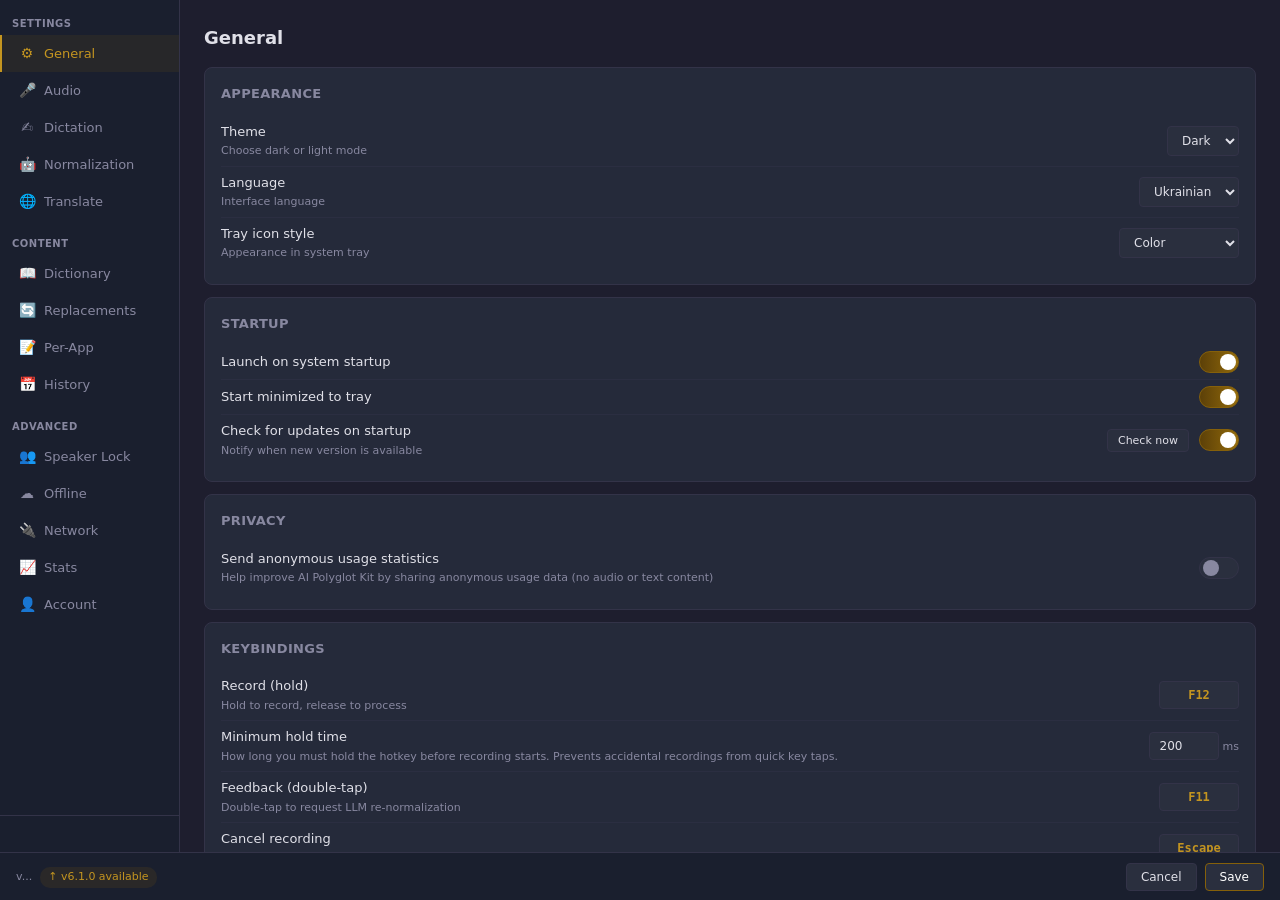
==== commit f70dee4a: "fix: remove tray log/profile items, fix theme init + version display - Remove Open Logs and Open Pro" ====
--- a/src/ui/web/index.html
+++ b/src/ui/web/index.html
@@ -1524,7 +1524,7 @@
           <div class="version-icon">&#127911;</div>
           <div style="flex:1">
             <div style="font-weight:600;font-size:14px">AI Polyglot Kit</div>
-            <div class="form-hint" id="version-text">Version 6.0.0-beta.1 &middot; Built 2026-03-26</div>
+            <div class="form-hint" id="version-text">Loading version...</div>
           </div>
           <button class="btn btn-sm btn-primary" id="btn-check-update" data-i18n="account.checkUpdates">Check for updates</button>
         </div>
@@ -1564,7 +1564,7 @@
   </div>
 
   <div class="footer">
-    <span style="margin-right:auto;display:flex;align-items:center;gap:8px"><span class="form-hint" id="footer-version">v6.0.0-beta.1</span><a href="#" class="form-hint" style="color:var(--accent-highlight);text-decoration:none;font-size:11px;background:rgba(133,96,10,0.15);padding:2px 8px;border-radius:10px" id="footer-update-badge" data-open="modal-update">&#8593; <span class="btn-text" data-i18n="footer.updateAvailable">v6.1.0 available</span></a></span>
+    <span style="margin-right:auto;display:flex;align-items:center;gap:8px"><span class="form-hint" id="footer-version">v...</span><a href="#" class="form-hint" style="color:var(--accent-highlight);text-decoration:none;font-size:11px;background:rgba(133,96,10,0.15);padding:2px 8px;border-radius:10px" id="footer-update-badge" data-open="modal-update">&#8593; <span class="btn-text" data-i18n="footer.updateAvailable">v6.1.0 available</span></a></span>
     <button class="btn" id="btn-cancel" data-i18n="btn.cancel">Cancel</button>
     <button class="btn btn-primary" id="btn-save" data-i18n="btn.save">Save</button>
   </div>
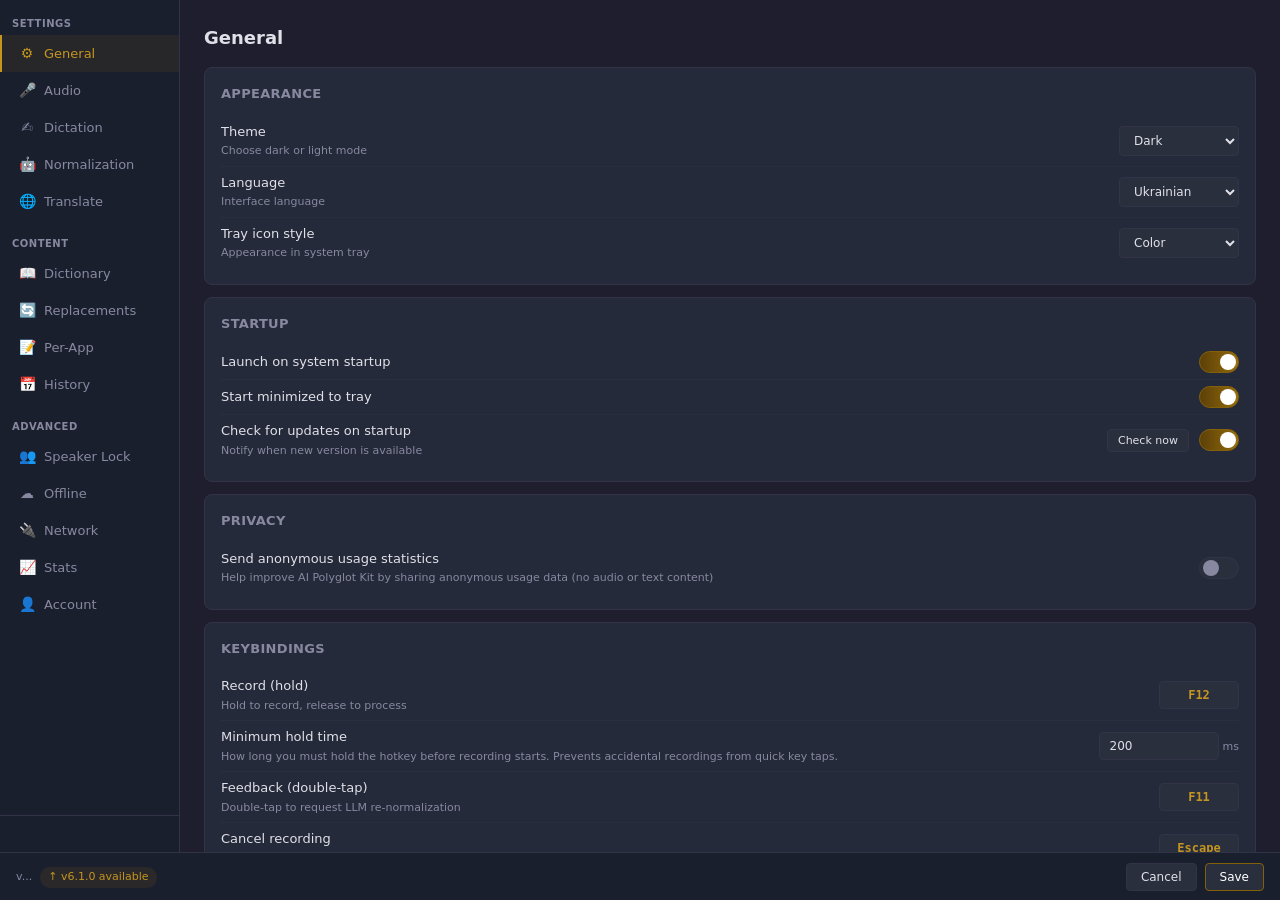
==== commit bec50c85: "fix: inline all JS+CSS into index.html — no external files to cache WebView2 was caching old JS file" ====
--- a/src/ui/web/index.html
+++ b/src/ui/web/index.html
@@ -4,7 +4,628 @@
 <meta charset="UTF-8">
 <meta name="viewport" content="width=device-width, initial-scale=1.0">
 <title>AI Polyglot Kit v6.1 — Settings</title>
-<link rel="stylesheet" href="css/styles.css">
+<style>
+/* AI Polyglot Kit v6.1 — Settings UI Styles */
+/* Extracted from mockup: docs/mockups/settings-ui.html */
+
+/* ===== DARK THEME (default) ===== */
+:root {
+  --bg-primary: #1e1e2e;
+  --bg-secondary: #1a1f2e;
+  --bg-card: #252a3a;
+  --bg-input: #2a2f3e;
+  --fg-primary: #e0e0e8;
+  --fg-secondary: #8888a0;
+  --accent: #85600a;
+  --accent-secondary: #5c4008;
+  --accent-highlight: #c49520;
+  --success: #7ec89b;
+  --warning: #e0b878;
+  --error: #d47878;
+  --border: #333348;
+  --radius-card: 8px;
+  --radius-input: 4px;
+  --radius-toggle: 16px;
+}
+
+/* ===== LIGHT THEME ===== */
+[data-theme="light"] {
+  --bg-primary: #f0ece4;
+  --bg-secondary: #e8e3da;
+  --bg-card: #e6e1d8;
+  --bg-input: #dbd5cb;
+  --fg-primary: #2c2520;
+  --fg-secondary: #7a7068;
+  --accent: #85600a;
+  --accent-secondary: #5c4008;
+  --accent-highlight: #a07010;
+  --success: #3a7d44;
+  --warning: #b87a1a;
+  --error: #b84233;
+  --border: #d4cec4;
+}
+[data-theme="light"] body { background: #ddd8ce; }
+[data-theme="light"] .sidebar-item:hover { background: rgba(133,96,10,0.06); }
+[data-theme="light"] .sidebar-item.active { background: rgba(133,96,10,0.1); }
+[data-theme="light"] .table tr:hover td { background: rgba(133,96,10,0.04); }
+[data-theme="light"] .history-item:hover { background: rgba(133,96,10,0.03); }
+[data-theme="light"] .card { box-shadow: 0 1px 3px rgba(0,0,0,0.06); }
+[data-theme="light"] .modal { box-shadow: 0 12px 48px rgba(0,0,0,0.15); }
+[data-theme="light"] .window { box-shadow: 0 8px 32px rgba(0,0,0,0.12); }
+[data-theme="light"] .btn-minimize { background: #febc2e; }
+[data-theme="light"] .btn-maximize { background: #28c840; }
+[data-theme="light"] .btn-close { background: #ff5f57; }
+[data-theme="light"] ::-webkit-scrollbar-thumb { background: #c4bdb3; }
+[data-theme="light"] ::-webkit-scrollbar-track { background: var(--bg-secondary); }
+[data-theme="light"] .rms-bar, [data-theme="light"] .progress-bar, [data-theme="light"] .disk-bar { background: var(--border); }
+[data-theme="light"] .badge-info { background: rgba(83,52,131,0.1); }
+[data-theme="light"] .banner-info { background: rgba(83,52,131,0.08); border-color: rgba(83,52,131,0.2); }
+[data-theme="light"] .banner-warning { background: rgba(201,52,0,0.06); border-color: rgba(201,52,0,0.15); }
+[data-theme="light"] .banner-success { background: rgba(36,138,61,0.06); border-color: rgba(36,138,61,0.15); }
+[data-theme="light"] .stat-value {
+  background: linear-gradient(90deg, #85600a, #a07010, #85600a);
+  background-size: 300% 100%;
+  -webkit-background-clip: text;
+  -webkit-text-fill-color: transparent;
+}
+
+
+* { margin: 0; padding: 0; box-sizing: border-box; }
+
+body {
+  font-family: "Segoe UI", system-ui, -apple-system, sans-serif;
+  font-size: 13px;
+  line-height: 1.5;
+  color: var(--fg-primary);
+  background: var(--bg-primary);
+  margin: 0;
+  padding: 0;
+  width: 100vw;
+  height: 100vh;
+  overflow: hidden;
+}
+
+.window {
+  width: 100%;
+  height: 100%;
+  background: var(--bg-primary);
+  overflow: hidden;
+  display: flex;
+  flex-direction: column;
+  position: relative;
+}
+
+/* Title bar hidden — using native Windows frame */
+.titlebar { display: none; }
+
+/* Main layout */
+.main { display: flex; flex: 1; overflow: hidden; }
+
+/* Sidebar */
+.sidebar {
+  width: 180px;
+  background: var(--bg-secondary);
+  padding: 12px 0;
+  display: flex;
+  flex-direction: column;
+  border-right: 1px solid var(--border);
+  flex-shrink: 0;
+  overflow-y: auto;
+}
+.sidebar-section {
+  padding: 4px 12px;
+  font-size: 10px;
+  font-weight: 600;
+  color: var(--fg-secondary);
+  text-transform: uppercase;
+  letter-spacing: 0.5px;
+  margin-top: 12px;
+}
+.sidebar-section:first-child { margin-top: 0; }
+.sidebar-item {
+  padding: 8px 16px;
+  cursor: pointer;
+  font-size: 13px;
+  color: var(--fg-secondary);
+  display: flex;
+  align-items: center;
+  gap: 8px;
+  transition: all 0.15s;
+  border-left: 2px solid transparent;
+}
+.sidebar-item:hover { background: rgba(133,96,10,0.08); color: var(--fg-primary); }
+.sidebar-item.active {
+  color: var(--accent-highlight);
+  border-left-color: var(--accent-highlight);
+  background: rgba(133,96,10,0.12);
+  animation: goldGlow 4s ease-in-out infinite;
+}
+.sidebar-icon { width: 18px; text-align: center; font-size: 14px; }
+.sidebar-bottom {
+  margin-top: auto;
+  padding: 12px;
+  border-top: 1px solid var(--border);
+}
+
+/* Gold shimmer animations */
+@keyframes goldShimmer2 {
+  0% { background-position: -200% center; }
+  100% { background-position: 200% center; }
+}
+@keyframes goldShimmer3 {
+  0% { background-position: -300% center; }
+  100% { background-position: 300% center; }
+}
+@keyframes goldGlow {
+  0%, 100% { border-left-color: var(--accent); }
+  50% { border-left-color: var(--accent-highlight); }
+}
+
+.btn-upgrade {
+  width: 100%;
+  padding: 10px;
+  border: none;
+  border-radius: var(--radius-card);
+  font-size: 12px;
+  font-weight: 600;
+  cursor: pointer;
+  color: #fff;
+  background: linear-gradient(90deg, #5c4008, #85600a, #c49520, #85600a, #5c4008);
+  background-size: 300% 100%;
+  animation: goldShimmer3 6s linear infinite;
+  text-shadow: 0 1px 2px rgba(0,0,0,0.3);
+}
+.btn-upgrade:hover { filter: brightness(1.15); }
+
+/* Content area */
+.content {
+  flex: 1;
+  padding: 24px;
+  overflow-y: auto;
+  display: none;
+}
+.content.active { display: block; }
+.page-title { font-size: 18px; font-weight: 600; margin-bottom: 16px; }
+
+/* Cards */
+.card {
+  background: var(--bg-card);
+  border-radius: var(--radius-card);
+  padding: 16px;
+  margin-bottom: 12px;
+  border: 1px solid var(--border);
+}
+.card-title {
+  font-size: 13px;
+  font-weight: 600;
+  margin-bottom: 12px;
+  color: var(--fg-secondary);
+  text-transform: uppercase;
+  letter-spacing: 0.3px;
+}
+
+/* Form elements */
+.form-row {
+  display: flex;
+  align-items: center;
+  justify-content: space-between;
+  padding: 6px 0;
+  gap: 12px;
+  min-height: 32px;
+}
+.form-row + .form-row { border-top: 1px solid rgba(51,51,72,0.5); }
+.form-label { font-size: 13px; color: var(--fg-primary); }
+.form-hint { font-size: 11px; color: var(--fg-secondary); margin-top: 2px; }
+
+select, input[type="text"], input[type="number"], input[type="password"], input[type="url"] {
+  background: var(--bg-input);
+  border: 1px solid var(--border);
+  border-radius: var(--radius-input);
+  color: var(--fg-primary);
+  padding: 6px 10px;
+  font-size: 12px;
+  font-family: inherit;
+  outline: none;
+  min-width: 120px;
+  max-width: 200px;
+}
+select:focus, input:focus { border-color: var(--accent); }
+textarea {
+  background: var(--bg-input);
+  border: 1px solid var(--border);
+  border-radius: var(--radius-input);
+  color: var(--fg-primary);
+  padding: 8px 10px;
+  font-size: 12px;
+  font-family: inherit;
+  outline: none;
+  width: 100%;
+  resize: vertical;
+}
+textarea:focus { border-color: var(--accent); }
+
+/* Toggle switch */
+.toggle { position: relative; width: 40px; height: 22px; display: inline-block; flex-shrink: 0; }
+.toggle input { display: none; }
+.toggle-slider {
+  position: absolute;
+  inset: 0;
+  background: var(--bg-input);
+  border-radius: 11px;
+  cursor: pointer;
+  transition: all 0.2s;
+  border: 1px solid var(--border);
+}
+.toggle-slider::after {
+  content: '';
+  position: absolute;
+  width: 16px; height: 16px;
+  border-radius: 50%;
+  background: var(--fg-secondary);
+  top: 2px; left: 3px;
+  transition: all 0.2s;
+}
+.toggle input:checked + .toggle-slider {
+  background: linear-gradient(90deg, #5c4008, #85600a, #c49520, #85600a, #5c4008);
+  background-size: 300% 100%;
+  animation: goldShimmer2 5s linear infinite;
+  border-color: var(--accent);
+}
+.toggle input:checked + .toggle-slider::after { transform: translateX(17px); background: #fff; }
+
+/* Buttons */
+.btn {
+  padding: 6px 14px;
+  border-radius: var(--radius-input);
+  border: 1px solid var(--border);
+  background: var(--bg-input);
+  color: var(--fg-primary);
+  font-size: 12px;
+  font-family: inherit;
+  cursor: pointer;
+  transition: all 0.15s;
+  white-space: nowrap;
+}
+.btn:hover { background: var(--bg-card); border-color: var(--fg-secondary); }
+.btn-sm { padding: 4px 10px; font-size: 11px; }
+.btn-primary { border-color: var(--accent); color: #fff; }
+.btn-danger { border-color: var(--error); color: var(--error); }
+.btn-danger:hover { background: rgba(212,120,120,0.15); }
+.btn-success { border-color: var(--success); color: var(--success); }
+.btn-success:hover { background: rgba(126,200,155,0.15); }
+
+/* Table */
+.table { width: 100%; border-collapse: collapse; font-size: 12px; }
+.table th { text-align: left; font-weight: 600; color: var(--fg-secondary); padding: 8px 8px; border-bottom: 1px solid var(--border); font-size: 11px; text-transform: uppercase; }
+.table td { padding: 8px 8px; border-bottom: 1px solid rgba(51,51,72,0.3); vertical-align: middle; }
+.table tr:last-child td { border-bottom: none; }
+.table tr:hover td { background: rgba(133,96,10,0.05); }
+
+/* Footer */
+.footer {
+  height: 48px;
+  border-top: 1px solid var(--border);
+  display: flex;
+  align-items: center;
+  justify-content: flex-end;
+  gap: 8px;
+  padding: 0 16px;
+  flex-shrink: 0;
+  background: var(--bg-secondary);
+}
+
+/* RMS bar */
+.rms-bar { width: 100%; height: 6px; background: var(--bg-input); border-radius: 3px; overflow: hidden; margin-top: 8px; }
+.rms-fill { height: 100%; background: linear-gradient(90deg, var(--success), var(--accent-highlight)); border-radius: 3px; width: 35%; transition: width 0.1s; }
+
+/* Search */
+.search-wrap { position: relative; margin-bottom: 12px; }
+.search-icon { position: absolute; left: 10px; top: 50%; transform: translateY(-50%); color: var(--fg-secondary); font-size: 14px; }
+
+/* Hotkey input */
+.hotkey-input {
+  background: var(--bg-input);
+  border: 1px solid var(--border);
+  border-radius: var(--radius-input);
+  color: #c49520;
+  padding: 4px 10px;
+  font-size: 12px;
+  font-family: "Segoe UI", monospace;
+  font-weight: 600;
+  min-width: 80px;
+  text-align: center;
+  cursor: pointer;
+  animation: goldGlow2 3.5s ease-in-out infinite;
+  display: inline-block;
+}
+.hotkey-input:hover { border-color: var(--accent-highlight); background: rgba(133,96,10,0.15); }
+@keyframes goldGlow2 {
+  0%, 100% { border-color: var(--border); }
+  50% { border-color: rgba(196,149,32,0.4); }
+}
+
+/* Status indicator */
+.status-dot { width: 8px; height: 8px; border-radius: 50%; display: inline-block; margin-right: 6px; }
+.status-dot.online { background: var(--success); }
+.status-dot.offline { background: var(--warning); }
+.status-dot.error { background: var(--error); }
+
+/* Progress bar */
+.progress-bar { width: 100%; height: 6px; background: var(--bg-input); border-radius: 3px; overflow: hidden; margin-top: 8px; }
+.progress-fill { height: 100%; background: var(--accent); border-radius: 3px; transition: width 0.3s; }
+
+/* Tag / badge */
+.badge { display: inline-block; padding: 2px 8px; border-radius: 10px; font-size: 10px; font-weight: 600; }
+.badge-success { background: rgba(76,175,80,0.2); color: var(--success); }
+.badge-warning { background: rgba(255,152,0,0.2); color: var(--warning); }
+.badge-error { background: rgba(244,67,54,0.2); color: var(--error); }
+.badge-info { background: rgba(83,52,131,0.3); color: #a78bfa; }
+.badge-accent { background: rgba(133,96,10,0.2); color: var(--accent-highlight); }
+
+/* Voice enrollment */
+.voice-circle {
+  width: 80px; height: 80px;
+  border-radius: 50%;
+  border: 3px solid var(--border);
+  display: flex;
+  align-items: center;
+  justify-content: center;
+  margin: 0 auto 12px;
+  font-size: 32px;
+  color: var(--fg-secondary);
+  transition: all 0.3s;
+}
+.voice-circle.enrolled { border-color: #c49520; color: #c49520; }
+.voice-circle.recording { border-color: var(--error); color: var(--error); animation: voicePulse 1s ease-in-out infinite; }
+@keyframes voicePulse {
+  0%, 100% { transform: scale(1); box-shadow: 0 0 0 0 rgba(212,120,120,0.4); }
+  50% { transform: scale(1.05); box-shadow: 0 0 0 12px rgba(212,120,120,0); }
+}
+
+/* Stats grid */
+.stats-grid { display: grid; grid-template-columns: repeat(4, 1fr); gap: 12px; }
+.stat-card {
+  background: var(--bg-card);
+  border-radius: var(--radius-card);
+  padding: 16px;
+  text-align: center;
+  border: 1px solid var(--border);
+}
+.stat-card.highlight { border-color: var(--accent); }
+.stat-value {
+  font-size: 24px;
+  font-weight: 700;
+  background: linear-gradient(90deg, #c49520, #e8c547, #c49520);
+  background-size: 300% 100%;
+  -webkit-background-clip: text;
+  -webkit-text-fill-color: transparent;
+  animation: goldShimmer2 7s linear infinite;
+}
+.stat-label { font-size: 11px; color: var(--fg-secondary); margin-top: 4px; }
+
+/* History items */
+.history-item {
+  display: flex;
+  align-items: flex-start;
+  gap: 12px;
+  padding: 10px 0;
+  border-bottom: 1px solid rgba(51,51,72,0.4);
+  cursor: pointer;
+}
+.history-item:hover { background: rgba(133,96,10,0.04); margin: 0 -12px; padding: 10px 12px; }
+.history-item:last-child { border-bottom: none; }
+.history-checkbox { margin-top: 4px; accent-color: var(--accent-highlight); }
+.history-preview { flex: 1; min-width: 0; }
+.history-text { font-size: 13px; white-space: nowrap; overflow: hidden; text-overflow: ellipsis; }
+.history-meta { font-size: 11px; color: var(--fg-secondary); margin-top: 2px; }
+.history-actions { display: flex; gap: 4px; flex-shrink: 0; }
+.history-expanded {
+  display: none;
+  background: var(--bg-input);
+  border-radius: var(--radius-input);
+  padding: 12px;
+  margin-top: 8px;
+  font-size: 12px;
+}
+.history-expanded.show { display: block; }
+.history-expanded-label { font-size: 10px; text-transform: uppercase; color: var(--fg-secondary); font-weight: 600; margin-bottom: 4px; }
+.history-expanded-text { margin-bottom: 10px; line-height: 1.6; }
+
+/* Model cards */
+.model-card {
+  background: var(--bg-input);
+  border: 1px solid var(--border);
+  border-radius: var(--radius-card);
+  padding: 14px;
+  display: flex;
+  align-items: center;
+  gap: 14px;
+  margin-bottom: 8px;
+}
+.model-icon { font-size: 28px; flex-shrink: 0; }
+.model-info { flex: 1; }
+.model-name { font-weight: 600; font-size: 13px; }
+.model-desc { font-size: 11px; color: var(--fg-secondary); margin-top: 2px; }
+.model-size { font-size: 11px; color: var(--fg-secondary); }
+.model-actions { flex-shrink: 0; }
+
+/* Disk space bar */
+.disk-bar { height: 8px; background: var(--bg-card); border-radius: 4px; overflow: hidden; margin-top: 6px; display: flex; }
+.disk-used { background: var(--accent); height: 100%; }
+.disk-models { background: var(--accent-highlight); height: 100%; }
+.disk-free { background: var(--bg-input); height: 100%; flex: 1; }
+
+/* Filter bar */
+.filter-bar { display: flex; gap: 8px; margin-bottom: 12px; align-items: center; flex-wrap: wrap; }
+.filter-chip {
+  padding: 4px 10px;
+  border-radius: 12px;
+  font-size: 11px;
+  border: 1px solid var(--border);
+  background: var(--bg-input);
+  color: var(--fg-secondary);
+  cursor: pointer;
+  transition: all 0.15s;
+}
+.filter-chip:hover { border-color: var(--accent); color: var(--fg-primary); }
+.filter-chip.active { border-color: var(--accent-highlight); background: rgba(133,96,10,0.15); color: var(--accent-highlight); }
+
+/* ===== MODAL SYSTEM ===== */
+.modal-overlay {
+  display: none;
+  position: absolute;
+  inset: 0;
+  background: rgba(0,0,0,0.6);
+  z-index: 100;
+  align-items: center;
+  justify-content: center;
+  backdrop-filter: blur(2px);
+}
+.modal-overlay.show { display: flex; }
+.modal {
+  background: var(--bg-primary);
+  border: 1px solid var(--border);
+  border-radius: 12px;
+  box-shadow: 0 12px 48px rgba(0,0,0,0.5);
+  min-width: 400px;
+  max-width: 560px;
+  max-height: 80%;
+  overflow: hidden;
+  display: flex;
+  flex-direction: column;
+}
+.modal-sm { min-width: 340px; max-width: 420px; }
+.modal-header {
+  padding: 16px 20px;
+  border-bottom: 1px solid var(--border);
+  display: flex;
+  align-items: center;
+  justify-content: space-between;
+}
+.modal-title { font-size: 15px; font-weight: 600; }
+.modal-close {
+  width: 28px; height: 28px;
+  border-radius: 50%;
+  border: none;
+  background: transparent;
+  color: var(--fg-secondary);
+  font-size: 18px;
+  cursor: pointer;
+  display: flex;
+  align-items: center;
+  justify-content: center;
+}
+.modal-close:hover { background: rgba(212,120,120,0.15); color: var(--error); }
+.modal-body { padding: 20px; overflow-y: auto; }
+.modal-footer {
+  padding: 12px 20px;
+  border-top: 1px solid var(--border);
+  display: flex;
+  align-items: center;
+  justify-content: flex-end;
+  gap: 8px;
+}
+
+/* Hotkey capture modal */
+.hotkey-capture { text-align: center; padding: 32px; }
+.hotkey-capture-display {
+  font-size: 28px;
+  font-weight: 700;
+  color: var(--accent-highlight);
+  margin: 24px 0;
+  min-height: 44px;
+}
+.hotkey-capture-hint { font-size: 12px; color: var(--fg-secondary); }
+
+/* Enrollment steps */
+.enrollment-step { text-align: center; padding: 16px; }
+.enrollment-progress { display: flex; gap: 8px; justify-content: center; margin-bottom: 20px; }
+.enrollment-dot { width: 10px; height: 10px; border-radius: 50%; background: var(--border); }
+.enrollment-dot.done { background: var(--success); }
+.enrollment-dot.current { background: var(--accent-highlight); animation: voicePulse 1.5s ease-in-out infinite; }
+
+/* Import area */
+.import-drop {
+  border: 2px dashed var(--border);
+  border-radius: var(--radius-card);
+  padding: 32px;
+  text-align: center;
+  color: var(--fg-secondary);
+  cursor: pointer;
+  transition: all 0.2s;
+}
+.import-drop:hover { border-color: var(--accent); background: rgba(133,96,10,0.05); }
+.import-drop-icon { font-size: 32px; margin-bottom: 8px; }
+
+/* Version info */
+.version-info {
+  display: flex;
+  align-items: center;
+  gap: 12px;
+  padding: 12px;
+  background: var(--bg-input);
+  border-radius: var(--radius-card);
+}
+.version-icon { font-size: 36px; }
+
+/* Slider */
+input[type="range"] {
+  -webkit-appearance: none;
+  width: 120px;
+  height: 4px;
+  border-radius: 2px;
+  outline: none;
+  background: transparent;
+}
+input[type="range"]::-webkit-slider-runnable-track {
+  height: 4px;
+  border-radius: 2px;
+  background: #333348;
+}
+input[type="range"]::-webkit-slider-thumb {
+  -webkit-appearance: none;
+  width: 16px; height: 16px;
+  border-radius: 50%;
+  background: #c49520;
+  cursor: pointer;
+  margin-top: -6px;
+}
+
+/* Notification banner */
+.banner {
+  padding: 10px 14px;
+  border-radius: var(--radius-card);
+  font-size: 12px;
+  margin-bottom: 12px;
+  display: flex;
+  align-items: center;
+  gap: 8px;
+}
+.banner-info { background: rgba(83,52,131,0.15); border: 1px solid rgba(83,52,131,0.3); color: #a78bfa; }
+.banner-warning { background: rgba(255,152,0,0.1); border: 1px solid rgba(255,152,0,0.25); color: var(--warning); }
+.banner-success { background: rgba(76,175,80,0.1); border: 1px solid rgba(76,175,80,0.25); color: var(--success); }
+
+/* App process list */
+.app-row {
+  display: flex;
+  align-items: center;
+  gap: 10px;
+  padding: 8px;
+  border-bottom: 1px solid rgba(51,51,72,0.3);
+  cursor: pointer;
+}
+.app-row:hover { background: rgba(133,96,10,0.08); }
+.app-row:last-child { border-bottom: none; }
+.app-icon-sm { font-size: 16px; flex-shrink: 0; }
+.app-name { flex: 1; font-size: 13px; }
+
+/* Scrollbar */
+::-webkit-scrollbar { width: 6px; }
+::-webkit-scrollbar-track { background: transparent; }
+::-webkit-scrollbar-thumb { background: var(--border); border-radius: 3px; }
+::-webkit-scrollbar-thumb:hover { background: var(--fg-secondary); }
+
+</style>
 </head>
 <body>
 
@@ -1901,7 +2522,7 @@
       <div class="modal-body" style="text-align:center;padding:24px">
         <div style="font-size:48px;margin-bottom:12px">&#10003;</div>
         <div style="font-size:14px;font-weight:600;color:var(--success)" data-i18n="modal.update.upToDate">You're up to date!</div>
-        <div class="form-hint" style="margin-top:8px">AI Polyglot Kit v6.0.0-beta.1</div>
+        <div class="form-hint" style="margin-top:8px" id="update-modal-version">AI Polyglot Kit</div>
         <div class="form-hint">Last checked: just now</div>
       </div>
       <div class="modal-footer"><button class="btn btn-primary" data-close="modal-check-update" data-i18n="btn.ok">OK</button></div>
@@ -1925,7 +2546,7 @@
           <div>[2026-03-26 18:45:10] INSTRUCTION_CHANGE: custom instructions updated (128 chars)</div>
           <div>[2026-03-26 18:30:00] REPLACEMENT_ADD: "signature" (sensitive=false)</div>
           <div>[2026-03-26 17:12:33] CONFIG_CHANGE: noise_suppression enabled</div>
-          <div>[2026-03-26 16:00:00] APP_START: v6.0.0-beta.1</div>
+          <div>[2026-03-26 16:00:00] APP_START: v6.1</div>
         </div>
       </div>
       <div class="modal-footer">
@@ -2177,6 +2798,3321 @@
 
 </div>
 
-<script src="js/app.js"></script>
+<script>
+var _EMBEDDED_I18N = {"en":{"account.application":"Application","account.checkUpdates":"Check for updates","account.clearHistory":"Clear all history","account.clearHistory.hint":"Permanently delete all dictation records","account.clearHistoryBtn":"Clear History","account.dangerZone":"Danger Zone","account.dataManagement":"Data Management","account.exportHistory":"Export history","account.exportHistory.hint":"Export dictation history as CSV or JSON","account.exportSettings":"Export all settings","account.exportSettings.hint":"Save config to YAML file (excluding API keys)","account.exportYAML":"Export YAML","account.importSettings":"Import settings","account.importSettings.hint":"Load config from YAML file","account.importYAML":"Import YAML","account.resetAll":"Reset All","account.resetDefaults":"Reset to defaults","account.resetDefaults.hint":"Reset all settings to factory defaults","account.title":"Account","account.viewAuditLog":"View audit log","account.viewLog":"View Log","apiKey":"API Key","audio.autoDelete":"Auto-delete","audio.autoDelete.30d":"30 days","audio.autoDelete.7d":"7 days","audio.autoDelete.90d":"90 days","audio.autoDelete.hint":"Automatically remove old recordings to save disk space","audio.autoDelete.never":"Never","audio.autoSwitch":"Auto-switch to new devices","audio.autoSwitch.hint":"When you plug in a USB headset or connect Bluetooth headphones, automatically switch to them. Unplug — switch back to the previous device.","audio.background":"Background Audio","audio.backgroundAudio":"Background Audio","audio.browse":"Browse","audio.ducking":"Lower other apps during recording","audio.ducking.hint":"While you're dictating, automatically reduce volume of music, video calls, and other apps so your voice comes through cleaner. Volume returns to normal when you stop.","audio.duckingAmount":"Reduction amount","audio.duckingAmount.hint":"How much to lower other apps' volume. 10% = barely noticeable, 80% = near silent. Choose what feels comfortable for you.","audio.inputDevice":"Input Device","audio.inputDevice.hint":"Which microphone to use for voice dictation. If you have a USB headset or external mic, select it here for best quality. Built-in laptop mics work but may pick up more noise.","audio.inputLevel.hint":"Input level — speak normally, the bar should be in the middle range","audio.lowerApps":"Lower other apps during recording","audio.microphone":"Microphone","audio.quality":"Audio quality","audio.quality.16k":"16000 Hz (speech, recommended)","audio.quality.48k":"48000 Hz (high quality)","audio.quality.hint":"16 kHz is sufficient for speech recognition and uses less bandwidth. 48 kHz is studio quality — only needed if you plan to save recordings for other purposes.","audio.recording":"Recording","audio.refresh":"Refresh","audio.saveLocation":"Save location","audio.saveLocation.hint":"Where to store recorded audio files","audio.saveRecordings":"Save recordings","audio.saveRecordings.hint":"Keep audio files after recognition. Useful for debugging, training, or comparing what you said vs what was recognized.","audio.test":"Test","audio.title":"Audio","badge.notSet":"Not set","badge.valid":"Valid","baseUrl":"Base URL","baseUrl.hint":"Override for self-hosted or proxy endpoints","btn.add":"Add","btn.apply":"Apply","btn.cancel":"Cancel","btn.checkNow":"Check now","btn.close":"Close","btn.delete":"Delete","btn.done":"Done","btn.edit":"Edit","btn.export":"Export","btn.import":"Import","btn.install":"Install","btn.ok":"OK","btn.rescan":"Rescan","btn.save":"Save","dictation.accuracy":"Recognition accuracy","dictation.accuracy.hint":"Higher accuracy takes more time. \"Good\" is enough for most cases.","dictation.adaptStyle":"Adapt style to active app","dictation.adaptStyle.hint":"Casual in Slack, formal in Word, technical in VS Code","dictation.addApp":"+ Add Application","dictation.agc":"Automatic gain control","dictation.agc.hint":"Automatically adjusts your microphone volume so you're always heard clearly — whether you speak quietly or loudly, close or far from the mic. The target level below controls how loud the output should be.","dictation.appStyles":"App Styles","dictation.appStyles.hint":"Configure dictation style per application","dictation.audioProcessing":"Audio Processing","dictation.col.app":"Application","dictation.col.injection":"Injection","dictation.col.style":"Style","dictation.confirmMultiline":"Confirm multi-line in terminal","dictation.confirmMultiline.hint":"Show confirmation dialog before pasting multi-line text","dictation.contextFormatting":"Context-Aware Formatting","dictation.cpuUsage":"CPU usage","dictation.cpuUsage.hint":"How much of your processor to dedicate to speech recognition","dictation.creativity":"Creativity","dictation.creativity.hint":"Low = stable, predictable results. Increase if the model struggles with accents or unusual speech.","dictation.defaultInjection":"Default injection method","dictation.defaultInjection.hint":"How text is typed into the target app","dictation.defaultStyle":"Default style","dictation.defaultStyle.hint":"Used for apps without a specific style","dictation.fallbackClipboard":"Auto-fallback to clipboard on failure","dictation.languages":"Languages","dictation.languages.hint":"Select languages you speak. Multiple languages improve recognition accuracy when switching between them.","dictation.mode.fallback":"Fallback","dictation.mode.fallback.hint":"Uses cloud, switches to offline if no internet or tokens run out","dictation.mode.offline":"Offline only","dictation.mode.offline.hint":"Built-in model, no internet needed","dictation.mode.online":"Online only","dictation.mode.online.hint":"Cloud API, best quality","dictation.noiseSuppression":"RNNoise noise suppression","dictation.noiseSuppression.hint":"Removes background noise — keyboard typing, fan hum, air conditioning. Recommended on for all environments. Uses a small neural network, no noticeable CPU impact.","dictation.offlineLanguages.hint":"Same as online providers. Multiple languages help when you switch between them mid-speech.","dictation.offlineProvider":"Offline Provider","dictation.offlineProvider.hint":"Built-in Whisper Large V3 Turbo model (809M parameters). Optimized for CPU with int8 quantization via CTranslate2. No internet required.","dictation.offlineSTTWarning":"No offline STT model downloaded. Go to Settings → Offline to detect your system and download a model.","dictation.offlineWarning":"Fallback and Offline modes require offline models. Download them in Settings → Offline.","dictation.onlineProviders":"Online Providers","dictation.onlineProviders.hint":"Three providers in priority order. If #1 is unavailable or out of tokens, falls back to #2, then #3.","dictation.recMode":"Recognition Mode","dictation.recMode.hint":"How the app recognizes your speech. Fallback mode tries online first, switches to offline automatically if unavailable or out of tokens.","dictation.recognitionMode":"Recognition Mode","dictation.recommendedLink":"Recommended services (GitHub README)","dictation.sanitizeTerminal":"Sanitize terminal input","dictation.sanitizeTerminal.hint":"Strip shell metacharacters (|, &amp;, ;, $(), etc.)","dictation.targetVolume":"Target volume level","dictation.targetVolume.hint":"How loud your voice should be after auto-leveling. \"Clear voice\" works for most people.","dictation.terminalSafety":"Terminal Safety","dictation.textInjection":"Text Injection","dictation.title":"Dictation","dictation.typingSpeed":"Typing speed","dictation.typingSpeed.hint":"Delay between keystrokes (0 = instant)","dictation.vad":"VAD sensitivity","dictation.vad.0":"0 — Very sensitive (catches quiet speech)","dictation.vad.1":"1 — Sensitive","dictation.vad.2":"2 — Balanced (recommended)","dictation.vad.3":"3 — Strict (clean cuts, may trim quiet endings)","dictation.vadSensitivity":"Voice detection sensitivity","dictation.vadSensitivity.hint":"Controls how aggressively the app detects when you stop talking. Lower = more sensitive, catches soft speech but may include background noise. Higher = stricter, cleanly cuts silence but may trim quiet endings. Level 2 works well for most people.","dictionary.add":"Add","dictionary.addTerm":"Add Term","dictionary.addTerm.hint":"Specialized terms, names, abbreviations that the model doesn't recognize correctly.","dictionary.addedManually":"Added manually","dictionary.auto":"auto","dictionary.autoLearned":"Auto-learned","dictionary.export":"Export","dictionary.import":"Import","dictionary.importExport":"Import / Export","dictionary.importExport.hint":"Import from .txt (one word per line) or .json. Export as .json.","dictionary.infoBanner":"Most words are learned automatically from your corrections (double-tap feedback). Add terms here only if the app hasn't learned them yet.","dictionary.manual":"manual","dictionary.search":"Search","dictionary.showingResults":"Showing 3 results for \"py\"","dictionary.statistics":"Statistics","dictionary.title":"Dictionary","dictionary.totalTerms":"Total terms","footer.cancel":"Cancel","footer.save":"Save","footer.updateAvailable":"Update available","general.appearance":"Appearance","general.autostart":"Launch on system startup","general.checkNow":"Check now","general.checkUpdates":"Check for updates on startup","general.checkUpdates.hint":"Notify when new version is available","general.hotkey.cancel":"Cancel recording","general.hotkey.cancel.hint":"Abort current recording, discard audio","general.hotkey.feedback":"Feedback (double-tap)","general.hotkey.feedback.hint":"Double-tap to request LLM re-normalization","general.hotkey.holdTime":"Minimum hold time","general.hotkey.holdTime.hint":"How long you must hold the hotkey before recording starts. Prevents accidental recordings from quick key taps.","general.hotkey.pasteLast":"Paste last transcript","general.hotkey.pasteLast.hint":"Insert last dictation at cursor","general.hotkey.record":"Record (hold)","general.hotkey.record.hint":"Hold to record, release to process","general.hotkey.translate":"Translate (double-tap)","general.hotkey.translate.hint":"Double-tap to translate selected text or clipboard content","general.keybindings":"Keybindings","general.language":"Language","general.language.hint":"Interface language","general.notifications":"Notifications","general.overlay.bottomCenter":"Bottom center","general.overlay.bottomLeft":"Bottom left","general.overlay.bottomRight":"Bottom right","general.overlay.topCenter":"Top center","general.overlay.topLeft":"Top left","general.overlay.topRight":"Top right","general.overlayPosition":"Overlay position","general.overlayPosition.hint":"Where to show the recording pill","general.privacy":"Privacy","general.showOverlay":"Show overlay","general.soundFeedback":"Sound feedback","general.startMinimized":"Start minimized to tray","general.startup":"Startup","general.telemetry":"Send anonymous usage statistics","general.telemetry.hint":"Help improve AI Polyglot Kit by sharing anonymous usage data (no audio or text content)","general.theme":"Theme","general.theme.dark":"Dark","general.theme.hint":"Choose dark or light mode","general.theme.light":"Light","general.title":"General","general.trayIcon":"Tray icon style","general.trayIcon.color":"Color","general.trayIcon.hint":"Appearance in system tray","general.trayIcon.mono":"Monochrome","history.all":"All","history.copy":"Copy","history.copyNormalized":"Copy normalized","history.copyRaw":"Copy raw","history.deleteSelected":"Delete selected","history.encrypt":"Encrypt history (DPAPI)","history.encrypt.hint":"Encrypt raw_text and normalized_text columns","history.filter":"Filter:","history.loadMore":"Load more","history.normalized":"Normalized output","history.rawSTT":"Raw STT output","history.renormalize":"Re-normalize","history.retention":"Retention period","history.sensitiveMode":"Sensitive mode","history.sensitiveMode.hint":"Pause history recording (for passwords, confidential text)","history.settings":"History Settings","history.speakerRejected":"[Speaker rejected — not recognized]","history.storeRaw":"Store raw STT output","history.thisMonth":"This month","history.thisWeek":"This week","history.title":"History","history.today":"Today","injection.clipboard":"Clipboard","injection.keyboard":"Keyboard","injection.sendInput":"Keyboard simulation (SendInput)","injection.uiAutomation":"UI Automation (SetValue)","instructions.addAppRule":"+ Add App Rule","instructions.appRules":"App Rules","instructions.appRules.hint":"Assign scripts to detected applications. Apps without a rule use global normalization settings.","instructions.builtIn":"Built-in","instructions.customScripts":"Custom Scripts","instructions.customScripts.hint":"Create your own scripts. Available in the App Rules dropdown above.","instructions.infoBanner":"Per-app instructions are sent to the LLM together with the dictation. They override global normalization settings for the selected app.","instructions.mySlackRules":"My Slack Rules","instructions.mySlackRules.hint":"all lowercase, no periods, short sentences","instructions.newScript":"+ New Script","instructions.preset.codeEditor":"Code Editor","instructions.preset.codeEditor.hint":"English only, code-aware formatting, camelCase/snake_case preserved","instructions.preset.document":"Document","instructions.preset.document.hint":"Formal style, full sentences, paragraph breaks on long pauses","instructions.preset.email":"Email","instructions.preset.email.hint":"Formal style, proper punctuation, greeting and signature preserved","instructions.preset.messenger":"Messenger","instructions.preset.messenger.hint":"Informal style, no caps at start, minimal punctuation, emoji-friendly","instructions.presets":"Presets","instructions.presets.hint":"Built-in scripts. Assign them to apps below or use as a base for custom scripts.","instructions.title":"Per-App Instructions","llm.addPunctuation":"Add punctuation","llm.capitalize":"Capitalize","llm.enable":"Enable LLM normalization","llm.enableNorm":"Enable LLM text normalization","llm.features":"Normalization Features","llm.feedback":"Feedback Loop","llm.feedback.dialog":"Show correction dialog","llm.feedback.renorm":"Re-normalize with stronger corrections","llm.feedback.resend":"Re-send to STT with different model","llm.feedbackLoop":"Feedback Loop","llm.feedbackMode":"Feedback mode","llm.feedbackMode.hint":"What happens when you double-tap feedback key","llm.fixGrammar":"Fix grammar","llm.fixTerminology":"Fix terminology","llm.grammar":"Grammar","llm.maxTokens":"Max tokens","llm.maxTokens.hint":"Maximum output length","llm.numberFormat":"Number formatting","llm.numberFormat.hint":"Convert \"twenty three\" to \"23\"","llm.numbers":"Number formatting","llm.offlineProvider":"Offline Provider","llm.offlineProvider.hint":"Built-in lightweight model for text normalization without internet. Runs on CPU via llama.cpp (GGUF Q4 quantization).","llm.offlineTemp.hint":"Lower = more predictable normalization","llm.offlineWarning":"No offline LLM model downloaded. Go to Settings → Offline to detect your system and download a model.","llm.onlineProviders":"Online Providers","llm.onlineProviders.hint":"Three providers in priority order. If #1 is unavailable, falls back to #2, then #3.","llm.providers":"Online Providers","llm.punctuation":"Punctuation","llm.recommendedLink":"Recommended services (GitHub README)","llm.settings":"LLM Settings","llm.temperature":"Temperature","llm.temperature.hint":"Lower = more consistent, higher = more creative","llm.terminology":"Terminology","llm.title":"Normalization","modal.addApp":"Add Application","modal.addApp.dictationStyle":"Dictation style","modal.addApp.injectionMethod":"Injection method","modal.addApp.processName":"Process name","modal.addApp.processName.hint":"Enter the executable name or pick from running processes","modal.addApp.runningProcesses":"Running processes:","modal.addAppRule":"Add App Rule","modal.addReplacement":"Add Replacement","modal.audit.openExplorer":"Open in Explorer","modal.auditLog":"Audit Log","modal.checkUpdates":"Check for Updates","modal.clearHistory":"Clear All History","modal.confirm.cannotUndo":"This cannot be undone.","modal.confirm.clearAll":"Clear All","modal.confirm.clearHistory":"Permanently delete all 342 dictation records?","modal.confirm.clearHistory.hint":"This cannot be undone. Statistics will also be reset.","modal.confirm.deleteModel.hint":"You can re-download it later. Offline STT will be unavailable until another model is downloaded.","modal.confirm.deleteProfile":"Are you sure you want to permanently delete your voice profile?","modal.confirm.deleteProfile.hint":"Speaker Lock will be disabled. You'll need to re-enroll to use it again.","modal.confirm.regenSecret":"Generate a new shared secret for Chrome extension authentication?","modal.confirm.regenSecret.hint":"The extension will need to be reconnected after this. Current sessions will be disconnected.","modal.confirm.resetAll":"Reset all settings to factory defaults?","modal.confirm.resetAll.hint":"API keys will NOT be removed. History will NOT be deleted. Only settings/config will be reset.","modal.confirm.resetAllBtn":"Reset All Settings","modal.deleteModel":"Delete Model","modal.deleteSelected":"Delete Selected","modal.deleteVoiceProfile":"Delete Voice Profile","modal.download.ready":"Ready to download","modal.download.sha256":"SHA-256 integrity check will run after download","modal.download.size":"460 MB from HuggingFace Hub (HTTPS)","modal.downloadModel":"Download Model","modal.editScript":"Edit Script","modal.enrollment":"Voice Enrollment","modal.enrollment.created":"Voice Profile Created!","modal.enrollment.recordHint":"Read the following text aloud in a quiet environment. We need about 5 seconds of your natural speaking voice.","modal.enrollment.recordVoice":"Record Your Voice","modal.enrollment.recording":"Recording...","modal.enrollment.start":"Start Recording","modal.enrollment.stop":"Stop Recording","modal.help.anthropicLLM":"Claude Haiku, best instruction following","modal.help.assemblyai":"100h free, Universal-2, best accuracy","modal.help.deepgram":"$200 free credit, Nova-2, low latency streaming","modal.help.deepl":"500K chars/month free, best European language quality","modal.help.groqLLM":"free tier, Llama 3.3 70B, fastest inference","modal.help.groqSTT":"free (rate limited), Whisper V3 Turbo, fastest","modal.help.groqTranslate":"free tier, good for most languages","modal.help.llm":"LLM (Normalization)","modal.help.openGuide":"Open step-by-step guide","modal.help.openaiLLM":"GPT-4o-mini, best grammar correction","modal.help.openaiSTT":"$5 free, Whisper, best multilingual","modal.help.openaiTranslate":"GPT-4o-mini, handles rare language pairs","modal.help.startTip":"Start with Groq — it's free and fast. Add a paid provider as fallback for reliability.","modal.help.stt":"STT (Speech-to-Text)","modal.help.translation":"Translation","modal.hotkey.escHint":"Press","modal.hotkey.pressKey":"Press any key combination...","modal.import.configWarning":"This will overwrite your current settings (API keys are NOT imported)","modal.import.dropConfig":"Drop YAML config file here","modal.import.dropFile":"Drop file here or click to browse","modal.import.dropYAML":"Drop YAML file here or click to browse","modal.import.expectedFormat":"Expected format:","modal.import.importApply":"Import &amp; Apply","modal.import.merge":"Merge with existing","modal.import.merge.hint":"If off, existing replacements will be replaced entirely","modal.import.txtJson":".txt (one word per line) or .json","modal.import.yamlFormats":"Supports .yaml and .yml files","modal.importDict":"Import Dictionary","modal.importReplacements":"Import Replacements","modal.importSettings":"Import Settings","modal.install.available":"Page translation and browser dictation are now available.","modal.install.connected":"Extension connected!","modal.install.copyPath":"Copy Path","modal.install.copyUrl":"Copy URL","modal.install.hint":"After loading, the extension connects to the app automatically via localhost.","modal.install.openEdge":"Open Edge","modal.install.step1":"Open extensions page","modal.install.step1.hint":"Open edge://extensions in the browser","modal.install.step2":"Enable Developer mode","modal.install.step2.hint":"Turn on the \"Developer mode\" toggle in the top-right corner of the extensions page.","modal.install.step3":"Load unpacked extension","modal.install.step3.hint":"Click \"Load unpacked\" and select the extension folder:","modal.installExtension":"Install Extension","modal.recommendedServices":"Recommended Services","modal.regenSecret":"Regenerate Shared Secret","modal.repl.fuzzy":"Fuzzy (tolerates STT errors)","modal.repl.matchMode":"Match mode","modal.repl.sensitive":"Sensitive data","modal.repl.sensitive.hint":"Encrypt replacement text with DPAPI","modal.repl.strict":"Strict (exact match only)","modal.repl.text":"Replacement text","modal.repl.text.hint":"What gets inserted instead (supports multi-line)","modal.repl.tolerance":"Fuzzy tolerance: 0 for &lt;5 chars, 1 for 5-10 chars, 2 for 11+ chars (Levenshtein)","modal.repl.trigger":"Trigger phrase","modal.repl.trigger.hint":"What you say to activate this replacement","modal.resetDefaults":"Reset to Defaults","modal.script":"Script","modal.script.instructions":"Instructions","modal.script.instructions.hint":"These instructions are sent to the LLM as a system prompt for text normalization. One rule per line.","modal.script.name":"Script name","modal.script.tip":"Tip: be specific and use examples for best results","modal.selectApp":"Select application...","modal.setHotkey":"Set Hotkey:","modal.update.upToDate":"You're up to date!","model":"Model","nav.account":"Account","nav.advanced":"Advanced","nav.audio":"Audio","nav.content":"Content","nav.dictation":"Dictation","nav.dictionary":"Dictionary","nav.general":"General","nav.history":"History","nav.instructions":"Per-App","nav.llm":"Normalization","nav.network":"Network","nav.offline":"Offline","nav.replacements":"Replacements","nav.settings":"Settings","nav.speaker":"Speaker Lock","nav.stats":"Stats","nav.translate":"Translate","network.boundLocalhost":"Bound to 127.0.0.1 (localhost only)","network.checkAll":"Check all","network.connected":"Connected &middot; 142ms","network.connected2":"Connected &middot; 89ms","network.connected3":"Connected","network.connectionStatus":"Connection Status","network.httpServer":"HTTP Server (for Extension)","network.listenPort":"Listen port","network.listenPort.hint":"Backend HTTP server port (requires restart)","network.llmTimeout":"LLM request timeout","network.llmTimeout.hint":"Max wait for LLM normalization response","network.password":"Password","network.probeTimeout":"Network probe timeout","network.probeTimeout.hint":"How long to wait when checking connectivity at session start","network.proxy":"Proxy","network.proxyAuth":"Proxy authentication","network.proxyUrl":"Proxy URL","network.sttTimeout":"STT request timeout","network.sttTimeout.hint":"Max wait for speech-to-text API response","network.timeouts":"Timeouts","network.title":"Network","network.useProxy":"Use proxy","network.username":"Username","offline.delete":"Delete","offline.detect":"Detect &amp; recommend models","offline.diskSpace":"Disk Space","offline.download":"Download","offline.downloadRecommended":"Download recommended","offline.downloadSource":"Download source","offline.downloadSource.hint":"Where to download models from","offline.downloaded":"Downloaded","offline.free":"Free: 48.3 GB","offline.llmModels":"LLM Normalization Models","offline.llmModels.hint":"Text normalization models (llama.cpp / GGUF)","offline.model.onnxEncoder":"ONNX Speaker Encoder","offline.model.onnxEncoder.desc":"Voice verification model for Speaker Lock feature.","offline.model.onnxEncoder.size":"18 MB &middot; SHA-256 verified","offline.model.qwen05CPU":"Qwen2.5-0.5B — Q4 (CPU)","offline.model.qwen05CPU.desc":"Lightweight. For older or low-RAM systems.","offline.model.qwen05CPU.size":"400 MB &middot; ~1 GB RAM","offline.model.qwen15CPU":"Qwen2.5-1.5B — Q4 (CPU)","offline.model.qwen15CPU.desc":"Good quality on CPU. 4-bit quantization.","offline.model.qwen15CPU.size":"900 MB &middot; ~2 GB RAM","offline.model.qwen15GPU":"Qwen2.5-1.5B — fp16 (GPU)","offline.model.qwen15GPU.desc":"Best offline normalization quality. Fast on GPU.","offline.model.qwen15GPU.size":"3.0 GB &middot; Requires 4 GB VRAM","offline.model.whisperTurboCPU":"Whisper Large V3 Turbo — int8 (CPU)","offline.model.whisperTurboCPU.desc":"Best quality for CPU-only systems. Same model, quantized.","offline.model.whisperTurboCPU.size":"850 MB &middot; ~5x realtime on CPU","offline.model.whisperTurboGPU":"Whisper Large V3 Turbo — fp16 (GPU)","offline.model.whisperTurboGPU.desc":"Best quality for GPU. 809M params, fast and accurate.","offline.model.whisperTurboGPU.size":"1.6 GB &middot; ~50x realtime on GPU &middot; Requires 6 GB VRAM","offline.model.whisperV3CPU":"Whisper Large V3 — int8 (CPU)","offline.model.whisperV3CPU.desc":"Maximum accuracy, slower. 1.55B params. For when quality matters most.","offline.model.whisperV3CPU.size":"1.6 GB &middot; ~2x realtime on CPU","offline.models":"Models: 1.4 GB","offline.recommendation":"Recommendation:","offline.source.hf":"HuggingFace Hub (HTTPS)","offline.source.mirror":"Custom mirror","offline.speakerEncoder":"Speaker Encoder Model","offline.sttModels":"STT Models","offline.sttModels.hint":"Speech recognition models (CTranslate2 / faster-whisper)","offline.systemDetection":"System Detection","offline.systemDetection.hint":"Detect your hardware and automatically select the best offline models for your system.","offline.title":"Offline","offline.used":"Used: 1.8 GB","offline.verifyIntegrity":"Verify model integrity on load","offline.verifyIntegrity.hint":"SHA-256 checksum verification (adds ~1s startup)","page.account":"Account","page.audio":"Audio","page.dictation":"Dictation — Speech-to-Text","page.dictionary":"Dictionary","page.general":"General","page.history":"History","page.instructions":"Per-App Instructions","page.llm":"Text Normalization via LLM","page.network":"Network","page.offline":"Offline Mode","page.replacements":"Text Replacements","page.speaker":"Speaker Lock","page.stats":"Stats","page.translate":"Translation","provider":"Provider","replacements.addRepl":"+ Add Replacement","replacements.col.enc":"Enc.","replacements.col.match":"Match","replacements.col.replacement":"Replacement","replacements.col.trigger":"Trigger","replacements.count":"5 replacements","replacements.edit":"Edit","replacements.fuzzy":"Fuzzy","replacements.infoBanner":"Replacements run BEFORE LLM normalization. Fuzzy tolerance scales with phrase length (0 for &lt;5 chars, 1 for 5-10, 2 for 11+).","replacements.sensitiveCount":"2 sensitive (DPAPI encrypted)","replacements.strict":"Strict","replacements.title":"Replacements","replacements.voiceMacros":"Voice Macros","replacements.voiceMacros.hint":"Say the trigger phrase to auto-replace with text. Searched as substring within full transcript.","slider.best":"Best","slider.clearVoice":"Clear voice","slider.creative":"Creative","slider.fast":"Fast","slider.fullPower":"Full power","slider.good":"Good","slider.loud":"Loud","slider.low":"Low","slider.maximum":"Maximum","slider.quiet":"Quiet","slider.stable":"Stable","speaker.deleteProfile":"Delete Profile","speaker.dpapi":"Voice profile encrypted with Windows DPAPI","speaker.enable":"Enable Speaker Lock","speaker.enable.hint":"Only accept dictation from your voice","speaker.enrolled":"Voice Profile Enrolled","speaker.logRejected":"Log rejected attempts","speaker.logRejected.hint":"Save rejected attempts to history for review","speaker.onnx":"ONNX speaker encoder (no PyTorch dependency)","speaker.rerecord":"Re-record","speaker.security":"Security","speaker.sha256":"SHA-256 model integrity verified","speaker.threshold":"Similarity threshold","speaker.threshold.hint":"How strictly to check your voice. Turn down if it rejects you too often.","speaker.timeout":"If voice check takes too long","speaker.timeout.allow":"Allow dictation","speaker.timeout.block":"Block dictation","speaker.timeout.hint":"What to do if your voice can't be verified within 10 seconds","speaker.title":"Speaker Lock","stats.apiTokenUsage":"API Token Usage","stats.apiTokenUsage.hint":"Token consumption by API key across all three categories this month.","stats.avgAccuracy":"Average accuracy","stats.avgLLMLatency":"Avg LLM latency","stats.avgSTTLatency":"Avg STT latency","stats.dayStreak":"Day Streak","stats.period":"Period: March 2026","stats.remaining":"Remaining","stats.replacementsUsed":"Replacements Used","stats.sessions":"Sessions","stats.speakerRejections":"Speaker rejections","stats.timeSaved":"Time Saved","stats.title":"Stats","stats.topApps":"Top Applications","stats.total":"Total","stats.totalTokens":"Total: 234,800 tokens","stats.totalWords":"Total Words","stats.unlimited":"Unlimited","stats.wordsDictated":"Words dictated","style.casual":"Casual","style.email":"Email","style.formal":"Formal","style.neutral":"Neutral","style.technical":"Technical","translate.browserDictation":"Dictation in Browser","translate.browserExtension":"Browser Extension","translate.browserExtension.hint":"Install the extension to enable page translation and browser dictation.","translate.chromeExtension":"Chrome Extension","translate.corsRestricted":"CORS restricted to extension origin","translate.enable":"Enable translation","translate.enableBrowserDictation":"Enable browser dictation","translate.enableBrowserDictation.hint":"Dictate into web form fields via extension","translate.enablePage":"Enable page translation","translate.extension":"Browser Extension","translate.httpBound":"HTTP server bound to 127.0.0.1 only","translate.install":"Install","translate.installed":"Installed","translate.lang.de":"German","translate.lang.en":"English","translate.lang.ru":"Russian","translate.lang.uk":"Ukrainian","translate.lastScan":"Last scan: just now","translate.providers":"Translation Providers","translate.providers.hint":"Three providers in priority order for page translation via extension.","translate.recommendedLink":"Recommended services (GitHub README)","translate.regenerate":"Regenerate","translate.rescan":"Rescan browsers","translate.security":"Security","translate.sharedSecret":"Shared secret","translate.sharedSecret.hint":"Authentication between extension and backend","translate.targetLang":"Target language","translate.title":"Translate","translate.usePageContext":"Use page context","translate.usePageContext.hint":"Send page domain to LLM for context (not full URL/title)","unit.days":"days","unit.ms":"ms","unit.sec":"sec"},"uk":{"account.application":"Застосунок","account.checkUpdates":"Перевірити оновлення","account.clearHistory":"Очистити всю історію","account.clearHistory.hint":"Назавжди видалити всі записи диктування","account.clearHistoryBtn":"Очистити історію","account.dangerZone":"Небезпечна зона","account.dataManagement":"Керування даними","account.exportHistory":"Експортувати історію","account.exportHistory.hint":"Експортувати історію диктування як CSV або JSON","account.exportSettings":"Експортувати всі налаштування","account.exportSettings.hint":"Зберегти конфігурацію у YAML файл (без API ключів)","account.exportYAML":"Експорт YAML","account.importSettings":"Імпортувати налаштування","account.importSettings.hint":"Завантажити конфігурацію з YAML файлу","account.importYAML":"Імпорт YAML","account.resetAll":"Скинути все","account.resetDefaults":"Скинути до стандартних","account.resetDefaults.hint":"Скинути всі налаштування до заводських","account.title":"Акаунт","account.viewAuditLog":"Переглянути журнал аудиту","account.viewLog":"Переглянути журнал","apiKey":"API ключ","audio.autoDelete":"Автовидалення","audio.autoDelete.30d":"30 днів","audio.autoDelete.7d":"7 днів","audio.autoDelete.90d":"90 днів","audio.autoDelete.hint":"Автоматично видаляти старі записи для економії місця на диску","audio.autoDelete.never":"Ніколи","audio.autoSwitch":"Автоперемикання на нові пристрої","audio.autoSwitch.hint":"Коли ви підключаєте USB-гарнітуру або Bluetooth-навушники, автоматично перемикатися на них. При відключенні — повернутися до попереднього пристрою.","audio.background":"Фонове аудіо","audio.backgroundAudio":"Фонове аудіо","audio.browse":"Огляд","audio.ducking":"Зменшити гучність інших додатків під час запису","audio.ducking.hint":"Під час диктування автоматично зменшує гучність музики, відеодзвінків та інших додатків, щоб ваш голос звучав чистіше. Після зупинки гучність повертається до норми.","audio.duckingAmount":"Рівень зменшення","audio.duckingAmount.hint":"Наскільки зменшити гучність інших додатків. 10% = ледь помітно, 80% = майже тиша. Оберіть комфортний рівень.","audio.inputDevice":"Пристрій введення","audio.inputDevice.hint":"Який мікрофон використовувати для диктування. Якщо є USB-гарнітура або зовнішній мікрофон, оберіть його для кращої якості. Вбудовані мікрофони ноутбука працюють, але можуть ловити більше шуму.","audio.inputLevel.hint":"Рівень вхідного сигналу — говоріть звичайно, шкала має бути в середньому діапазоні","audio.lowerApps":"Зменшити гучність інших додатків","audio.microphone":"Мікрофон","audio.quality":"Якість аудіо","audio.quality.16k":"16000 Гц (мовлення, рекомендовано)","audio.quality.48k":"48000 Гц (висока якість)","audio.quality.hint":"16 кГц достатньо для розпізнавання мовлення і використовує менше трафіку. 48 кГц — студійна якість, потрібна лише якщо ви зберігаєте записи для інших цілей.","audio.recording":"Запис","audio.refresh":"Оновити","audio.saveLocation":"Місце збереження","audio.saveLocation.hint":"Де зберігати записані аудіофайли","audio.saveRecordings":"Зберігати записи","audio.saveRecordings.hint":"Зберігати аудіофайли після розпізнавання. Корисно для налагодження, навчання або порівняння сказаного з розпізнаним.","audio.test":"Тест","audio.title":"Аудіо","badge.notSet":"Не задано","badge.valid":"Дійсний","baseUrl":"Base URL","baseUrl.hint":"Перевизначення для self-hosted або проксі-ендпоінтів","btn.add":"Додати","btn.apply":"Застосувати","btn.cancel":"Скасувати","btn.checkNow":"Перевірити","btn.close":"Закрити","btn.delete":"Видалити","btn.done":"Готово","btn.edit":"Редагувати","btn.export":"Експорт","btn.import":"Імпорт","btn.install":"Встановити","btn.ok":"OK","btn.rescan":"Пересканувати","btn.save":"Зберегти","dictation.accuracy":"Точність розпізнавання","dictation.accuracy.hint":"Вища точність потребує більше часу. \"Добре\" достатньо для більшості випадків.","dictation.adaptStyle":"Адаптувати стиль до активного додатку","dictation.adaptStyle.hint":"Невимушений у Slack, формальний у Word, технічний у VS Code","dictation.addApp":"+ Додати додаток","dictation.agc":"Автоматичне підсилення","dictation.agc.hint":"Автоматично регулює гучність мікрофону, щоб вас завжди було чутно — незалежно від того, тихо чи голосно ви говорите, близько чи далеко від мікрофону. Цільовий рівень нижче визначає гучність виходу.","dictation.appStyles":"Стилі додатків","dictation.appStyles.hint":"Налаштувати стиль диктування для кожного додатку","dictation.audioProcessing":"Обробка аудіо","dictation.col.app":"Додаток","dictation.col.injection":"Введення","dictation.col.style":"Стиль","dictation.confirmMultiline":"Підтвердження багаторядкового тексту в терміналі","dictation.confirmMultiline.hint":"Показувати діалог підтвердження перед вставкою багаторядкового тексту","dictation.contextFormatting":"Контекстне форматування","dictation.cpuUsage":"Використання CPU","dictation.cpuUsage.hint":"Скільки ресурсів процесора виділити для розпізнавання мовлення","dictation.creativity":"Креативність","dictation.creativity.hint":"Низька = стабільні, передбачувані результати. Збільште, якщо модель погано розпізнає акцент або незвичне мовлення.","dictation.defaultInjection":"Метод введення за замовчуванням","dictation.defaultInjection.hint":"Як текст вводиться в цільовий додаток","dictation.defaultStyle":"Стиль за замовчуванням","dictation.defaultStyle.hint":"Використовується для додатків без окремого стилю","dictation.fallbackClipboard":"Автоперехід на буфер обміну при помилці","dictation.languages":"Мови","dictation.languages.hint":"Оберіть мови, якими ви говорите. Декілька мов покращують точність при перемиканні між ними.","dictation.mode.fallback":"Резервний","dictation.mode.fallback.hint":"Використовує хмару, перемикається на офлайн при відсутності інтернету або вичерпанні токенів","dictation.mode.offline":"Тільки офлайн","dictation.mode.offline.hint":"Вбудована модель, інтернет не потрібен","dictation.mode.online":"Тільки онлайн","dictation.mode.online.hint":"Хмарний API, найкраща якість","dictation.noiseSuppression":"Придушення шуму RNNoise","dictation.noiseSuppression.hint":"Видаляє фоновий шум — стукіт клавіатури, гул вентилятора, кондиціонер. Рекомендовано для будь-яких умов. Використовує невелику нейромережу, навантаження на CPU непомітне.","dictation.offlineLanguages.hint":"Так само, як онлайн-провайдери. Декілька мов допомагають при перемиканні між ними під час мовлення.","dictation.offlineProvider":"Офлайн провайдер","dictation.offlineProvider.hint":"Вбудована модель Whisper Large V3 Turbo (809M параметрів). Оптимізована для CPU з int8 квантизацією через CTranslate2. Інтернет не потрібен.","dictation.offlineSTTWarning":"Офлайн STT модель не завантажена. Перейдіть у Налаштування → Офлайн для визначення системи та завантаження моделі.","dictation.offlineWarning":"Резервний та офлайн режими потребують офлайн моделей. Завантажте їх у Налаштування → Офлайн.","dictation.onlineProviders":"Онлайн провайдери","dictation.onlineProviders.hint":"Три провайдери за пріоритетом. Якщо №1 недоступний або токени вичерпані, перемикається на №2, потім №3.","dictation.recMode":"Режим розпізнавання","dictation.recMode.hint":"Як додаток розпізнає ваше мовлення. Резервний режим спочатку спробує онлайн, автоматично перемкнеться на офлайн, якщо недоступний або токени вичерпані.","dictation.recognitionMode":"Режим розпізнавання","dictation.recommendedLink":"Рекомендовані сервіси (GitHub README)","dictation.sanitizeTerminal":"Очищення введення в терміналі","dictation.sanitizeTerminal.hint":"Видаляти метасимволи оболонки (|, &amp;, ;, $(), тощо)","dictation.targetVolume":"Цільовий рівень гучності","dictation.targetVolume.hint":"Наскільки гучним має бути ваш голос після авторегулювання. \"Чистий голос\" підходить більшості.","dictation.terminalSafety":"Безпека терміналу","dictation.textInjection":"Введення тексту","dictation.title":"Диктування","dictation.typingSpeed":"Швидкість введення","dictation.typingSpeed.hint":"Затримка між натисканнями клавіш (0 = миттєво)","dictation.vad":"Чутливість VAD","dictation.vad.0":"0 — Дуже чутливий (ловить тихе мовлення)","dictation.vad.1":"1 — Чутливий","dictation.vad.2":"2 — Збалансований (рекомендовано)","dictation.vad.3":"3 — Суворий (чіткі обрізи, може обрізати тихі закінчення)","dictation.vadSensitivity":"Чутливість визначення голосу","dictation.vadSensitivity.hint":"Керує тим, наскільки агресивно додаток визначає, коли ви припиняєте говорити. Нижче = чутливіше, ловить тихе мовлення, але може включати фоновий шум. Вище = суворіше, чітко обрізає тишу, але може обрізати тихі закінчення. Рівень 2 підходить більшості.","dictionary.add":"Додати","dictionary.addTerm":"Додати термін","dictionary.addTerm.hint":"Спеціалізовані терміни, імена, абревіатури, які модель розпізнає неправильно.","dictionary.addedManually":"Додано вручну","dictionary.auto":"авто","dictionary.autoLearned":"Вивчено автоматично","dictionary.export":"Експорт","dictionary.import":"Імпорт","dictionary.importExport":"Імпорт / Експорт","dictionary.importExport.hint":"Імпорт з .txt (одне слово на рядок) або .json. Експорт як .json.","dictionary.infoBanner":"Більшість слів вивчається автоматично з ваших виправлень (подвійне натискання). Додавайте терміни тут, лише якщо додаток їх ще не вивчив.","dictionary.manual":"вручну","dictionary.search":"Пошук","dictionary.showingResults":"Показано 3 результати для \"py\"","dictionary.statistics":"Статистика","dictionary.title":"Словник","dictionary.totalTerms":"Всього термінів","footer.cancel":"Скасувати","footer.save":"Зберегти","footer.updateAvailable":"Доступне оновлення","general.appearance":"Зовнішній вигляд","general.autostart":"Запускати при старті системи","general.checkNow":"Перевірити зараз","general.checkUpdates":"Перевіряти оновлення при запуску","general.checkUpdates.hint":"Сповіщати про нові версії","general.hotkey.cancel":"Скасувати запис","general.hotkey.cancel.hint":"Перервати поточний запис, відкинути аудіо","general.hotkey.feedback":"Зворотній зв'язок (подвійне натискання)","general.hotkey.feedback.hint":"Подвійне натискання для повторної LLM нормалізації","general.hotkey.holdTime":"Мінімальний час утримання","general.hotkey.holdTime.hint":"Скільки утримувати клавішу перед початком запису. Запобігає випадковим записам від швидких натискань.","general.hotkey.pasteLast":"Вставити останній транскрипт","general.hotkey.pasteLast.hint":"Вставити останнє диктування в позицію курсора","general.hotkey.record":"Запис (утримання)","general.hotkey.record.hint":"Утримуйте для запису, відпустіть для обробки","general.hotkey.translate":"Переклад (подвійне натискання)","general.hotkey.translate.hint":"Подвійне натискання для перекладу виділеного тексту або вмісту буфера обміну","general.keybindings":"Гарячі клавіші","general.language":"Мова","general.language.hint":"Мова інтерфейсу","general.notifications":"Сповіщення","general.overlay.bottomCenter":"Знизу по центру","general.overlay.bottomLeft":"Знизу зліва","general.overlay.bottomRight":"Знизу справа","general.overlay.topCenter":"Зверху по центру","general.overlay.topLeft":"Зверху зліва","general.overlay.topRight":"Зверху справа","general.overlayPosition":"Позиція оверлею","general.overlayPosition.hint":"Де показувати індикатор запису","general.privacy":"Конфіденційність","general.showOverlay":"Показувати оверлей","general.soundFeedback":"Звуковий зворотній зв'язок","general.startMinimized":"Запускати згорнутим","general.startup":"Запуск","general.telemetry":"Надсилати анонімну статистику","general.telemetry.hint":"Допоможіть покращити AI Polyglot Kit, надсилаючи анонімні дані використання (без аудіо чи тексту)","general.theme":"Тема","general.theme.dark":"Темна","general.theme.hint":"Оберіть темну або світлу тему","general.theme.light":"Світла","general.title":"Загальне","general.trayIcon":"Стиль іконки","general.trayIcon.color":"Кольорова","general.trayIcon.hint":"Відображення в системному треї","general.trayIcon.mono":"Монохромна","history.all":"Всі","history.copy":"Копіювати","history.copyNormalized":"Копіювати нормалізоване","history.copyRaw":"Копіювати оригінал","history.deleteSelected":"Видалити обране","history.encrypt":"Шифрувати історію (DPAPI)","history.encrypt.hint":"Шифрувати стовпці raw_text та normalized_text","history.filter":"Фільтр:","history.loadMore":"Завантажити ще","history.normalized":"Нормалізований вихід","history.rawSTT":"Вихід STT без обробки","history.renormalize":"Перенормалізувати","history.retention":"Період зберігання","history.sensitiveMode":"Конфіденційний режим","history.sensitiveMode.hint":"Призупинити запис історії (для паролів, конфіденційного тексту)","history.settings":"Налаштування історії","history.speakerRejected":"[Диктора відхилено — не розпізнано]","history.storeRaw":"Зберігати вихід STT без обробки","history.thisMonth":"Цей місяць","history.thisWeek":"Цей тиждень","history.title":"Історія","history.today":"Сьогодні","injection.clipboard":"Буфер обміну","injection.keyboard":"Клавіатура","injection.sendInput":"Симуляція клавіатури (SendInput)","injection.uiAutomation":"UI Automation (SetValue)","instructions.addAppRule":"+ Додати правило","instructions.appRules":"Правила додатків","instructions.appRules.hint":"Призначте скрипти для додатків. Додатки без правила використовують глобальні налаштування нормалізації.","instructions.builtIn":"Вбудовані","instructions.customScripts":"Користувацькі скрипти","instructions.customScripts.hint":"Створіть власні скрипти. Доступні у випадному списку правил додатків вище.","instructions.infoBanner":"Інструкції для додатків надсилаються до LLM разом з диктуванням. Вони перевизначають глобальні налаштування нормалізації для обраного додатку.","instructions.mySlackRules":"Мої правила Slack","instructions.mySlackRules.hint":"все малими літерами, без крапок, короткі речення","instructions.newScript":"+ Новий скрипт","instructions.preset.codeEditor":"Редактор коду","instructions.preset.codeEditor.hint":"Лише англійська, код-залежне форматування, camelCase/snake_case збережено","instructions.preset.document":"Документ","instructions.preset.document.hint":"Формальний стиль, повні речення, розриви абзаців на довгих паузах","instructions.preset.email":"Електронна пошта","instructions.preset.email.hint":"Формальний стиль, правильна пунктуація, вітання та підпис збережено","instructions.preset.messenger":"Месенджер","instructions.preset.messenger.hint":"Неформальний стиль, без великих літер на початку, мінімум пунктуації, підтримка емодзі","instructions.presets":"Шаблони","instructions.presets.hint":"Вбудовані скрипти. Призначте їх додаткам нижче або використовуйте як основу для власних скриптів.","instructions.title":"Для додатків","llm.addPunctuation":"Додати пунктуацію","llm.capitalize":"Великі літери","llm.enable":"Увімкнути LLM нормалізацію","llm.enableNorm":"Увімкнути LLM нормалізацію тексту","llm.features":"Функції нормалізації","llm.feedback":"Зворотній зв'язок","llm.feedback.dialog":"Показати діалог виправлення","llm.feedback.renorm":"Перенормалізувати з посиленими виправленнями","llm.feedback.resend":"Повторно надіслати в STT з іншою моделлю","llm.feedbackLoop":"Цикл зворотного зв'язку","llm.feedbackMode":"Режим зворотного зв'язку","llm.feedbackMode.hint":"Що відбувається при подвійному натисканні клавіші зворотного зв'язку","llm.fixGrammar":"Виправити граматику","llm.fixTerminology":"Виправити термінологію","llm.grammar":"Граматика","llm.maxTokens":"Макс. токенів","llm.maxTokens.hint":"Максимальна довжина виходу","llm.numberFormat":"Форматування чисел","llm.numberFormat.hint":"Перетворювати \"двадцять три\" на \"23\"","llm.numbers":"Форматування чисел","llm.offlineProvider":"Офлайн провайдер","llm.offlineProvider.hint":"Вбудована легка модель для нормалізації тексту без інтернету. Працює на CPU через llama.cpp (GGUF Q4 квантизація).","llm.offlineTemp.hint":"Нижче = більш передбачувана нормалізація","llm.offlineWarning":"Офлайн LLM модель не завантажена. Перейдіть у Налаштування → Офлайн для визначення системи та завантаження моделі.","llm.onlineProviders":"Онлайн провайдери","llm.onlineProviders.hint":"Три провайдери за пріоритетом. Якщо №1 недоступний, перемикається на №2, потім №3.","llm.providers":"Онлайн провайдери","llm.punctuation":"Пунктуація","llm.recommendedLink":"Рекомендовані сервіси (GitHub README)","llm.settings":"Налаштування LLM","llm.temperature":"Температура","llm.temperature.hint":"Нижче = стабільніше, вище = креативніше","llm.terminology":"Термінологія","llm.title":"Нормалізація","modal.addApp":"Додати додаток","modal.addApp.dictationStyle":"Стиль диктування","modal.addApp.injectionMethod":"Метод введення","modal.addApp.processName":"Ім'я процесу","modal.addApp.processName.hint":"Введіть ім'я виконуваного файлу або оберіть із запущених процесів","modal.addApp.runningProcesses":"Запущені процеси:","modal.addAppRule":"Додати правило додатку","modal.addReplacement":"Додати заміну","modal.audit.openExplorer":"Відкрити в Провіднику","modal.auditLog":"Журнал аудиту","modal.checkUpdates":"Перевірка оновлень","modal.clearHistory":"Очистити всю історію","modal.confirm.cannotUndo":"Цю дію неможливо скасувати.","modal.confirm.clearAll":"Очистити все","modal.confirm.clearHistory":"Назавжди видалити всі 342 записи диктування?","modal.confirm.clearHistory.hint":"Цю дію неможливо скасувати. Статистика також буде скинута.","modal.confirm.deleteModel.hint":"Ви зможете завантажити її пізніше. Офлайн STT буде недоступний, поки не завантажите іншу модель.","modal.confirm.deleteProfile":"Ви впевнені, що хочете назавжди видалити свій голосовий профіль?","modal.confirm.deleteProfile.hint":"Голосовий замок буде вимкнено. Для повторного використання потрібно буде перезаписати голос.","modal.confirm.regenSecret":"Згенерувати новий спільний секрет для автентифікації розширення Chrome?","modal.confirm.regenSecret.hint":"Розширення потрібно буде підключити повторно. Поточні сесії буде розірвано.","modal.confirm.resetAll":"Скинути всі налаштування до заводських?","modal.confirm.resetAll.hint":"API ключі НЕ будуть видалені. Історія НЕ буде видалена. Скинуться лише налаштування/конфігурація.","modal.confirm.resetAllBtn":"Скинути всі налаштування","modal.deleteModel":"Видалити модель","modal.deleteSelected":"Видалити обране","modal.deleteVoiceProfile":"Видалити голосовий профіль","modal.download.ready":"Готово до завантаження","modal.download.sha256":"Перевірка цілісності SHA-256 буде виконана після завантаження","modal.download.size":"460 МБ з HuggingFace Hub (HTTPS)","modal.downloadModel":"Завантажити модель","modal.editScript":"Редагувати скрипт","modal.enrollment":"Запис голосу","modal.enrollment.created":"Голосовий профіль створено!","modal.enrollment.recordHint":"Прочитайте наступний текст вголос у тихому середовищі. Нам потрібно близько 5 секунд вашого звичайного мовлення.","modal.enrollment.recordVoice":"Запишіть свій голос","modal.enrollment.recording":"Запис...","modal.enrollment.start":"Почати запис","modal.enrollment.stop":"Зупинити запис","modal.help.anthropicLLM":"Claude Haiku, найкраще виконання інструкцій","modal.help.assemblyai":"100 год безкоштовно, Universal-2, найкраща точність","modal.help.deepgram":"$200 безкоштовного кредиту, Nova-2, низька затримка стрімінгу","modal.help.deepl":"500K символів/місяць безкоштовно, найкраща якість для європейських мов","modal.help.groqLLM":"безкоштовний тариф, Llama 3.3 70B, найшвидший інференс","modal.help.groqSTT":"безкоштовно (з лімітом), Whisper V3 Turbo, найшвидший","modal.help.groqTranslate":"безкоштовний тариф, добре для більшості мов","modal.help.llm":"LLM (нормалізація)","modal.help.openGuide":"Відкрити покрокову інструкцію","modal.help.openaiLLM":"GPT-4o-mini, найкраще виправлення граматики","modal.help.openaiSTT":"$5 безкоштовно, Whisper, найкращий мультимовний","modal.help.openaiTranslate":"GPT-4o-mini, рідкісні мовні пари","modal.help.startTip":"Почніть з Groq — це безкоштовно і швидко. Додайте платного провайдера як резервний для надійності.","modal.help.stt":"STT (мовлення в текст)","modal.help.translation":"Переклад","modal.hotkey.escHint":"Натисніть","modal.hotkey.pressKey":"Натисніть будь-яку комбінацію клавіш...","modal.import.configWarning":"Це перезапише ваші поточні налаштування (API ключі НЕ імпортуються)","modal.import.dropConfig":"Перетягніть YAML файл конфігурації сюди","modal.import.dropFile":"Перетягніть файл сюди або натисніть для вибору","modal.import.dropYAML":"Перетягніть YAML файл сюди або натисніть для вибору","modal.import.expectedFormat":"Очікуваний формат:","modal.import.importApply":"Імпорт і застосування","modal.import.merge":"Об'єднати з існуючими","modal.import.merge.hint":"Якщо вимкнено, існуючі заміни буде повністю замінено","modal.import.txtJson":".txt (одне слово на рядок) або .json","modal.import.yamlFormats":"Підтримує файли .yaml та .yml","modal.importDict":"Імпорт словника","modal.importReplacements":"Імпорт замін","modal.importSettings":"Імпорт налаштувань","modal.install.available":"Переклад сторінок та диктування у браузері тепер доступні.","modal.install.connected":"Розширення підключено!","modal.install.copyPath":"Копіювати шлях","modal.install.copyUrl":"Копіювати URL","modal.install.hint":"Після завантаження розширення підключається до додатку автоматично через localhost.","modal.install.openEdge":"Відкрити Edge","modal.install.step1":"Відкрити сторінку розширень","modal.install.step1.hint":"Відкрийте edge://extensions у браузері","modal.install.step2":"Увімкнути режим розробника","modal.install.step2.hint":"Увімкніть перемикач \"Режим розробника\" у верхньому правому куті сторінки розширень.","modal.install.step3":"Завантажити нерозпаковане розширення","modal.install.step3.hint":"Натисніть \"Завантажити нерозпаковане\" та оберіть теку розширення:","modal.installExtension":"Встановити розширення","modal.recommendedServices":"Рекомендовані сервіси","modal.regenSecret":"Перегенерувати спільний секрет","modal.repl.fuzzy":"Нечіткий (допускає помилки STT)","modal.repl.matchMode":"Режим збігу","modal.repl.sensitive":"Конфіденційні дані","modal.repl.sensitive.hint":"Шифрувати текст заміни за допомогою DPAPI","modal.repl.strict":"Суворий (лише точний збіг)","modal.repl.text":"Текст заміни","modal.repl.text.hint":"Що вставляється замість (підтримує багаторядковий текст)","modal.repl.tolerance":"Нечітка допустимість: 0 для &lt;5 символів, 1 для 5-10, 2 для 11+ (Левенштейн)","modal.repl.trigger":"Тригерна фраза","modal.repl.trigger.hint":"Що ви говорите для активації цієї заміни","modal.resetDefaults":"Скинути до стандартних","modal.script":"Скрипт","modal.script.instructions":"Інструкції","modal.script.instructions.hint":"Ці інструкції надсилаються до LLM як системний промпт для нормалізації тексту. Одне правило на рядок.","modal.script.name":"Назва скрипту","modal.script.tip":"Порада: будьте конкретними та використовуйте приклади для кращих результатів","modal.selectApp":"Оберіть додаток...","modal.setHotkey":"Встановити гарячу клавішу:","modal.update.upToDate":"У вас остання версія!","model":"Модель","nav.account":"Акаунт","nav.advanced":"Додатково","nav.audio":"Аудіо","nav.content":"Контент","nav.dictation":"Диктування","nav.dictionary":"Словник","nav.general":"Загальне","nav.history":"Історія","nav.instructions":"Для додатків","nav.llm":"Нормалізація","nav.network":"Мережа","nav.offline":"Офлайн","nav.replacements":"Заміни","nav.settings":"Налаштування","nav.speaker":"Голос. замок","nav.stats":"Статистика","nav.translate":"Переклад","network.boundLocalhost":"Прив'язано до 127.0.0.1 (лише localhost)","network.checkAll":"Перевірити всі","network.connected":"Підключено &middot; 142мс","network.connected2":"Підключено &middot; 89мс","network.connected3":"Підключено","network.connectionStatus":"Стан підключення","network.httpServer":"HTTP сервер (для розширення)","network.listenPort":"Порт прослуховування","network.listenPort.hint":"Порт HTTP сервера (потребує перезапуску)","network.llmTimeout":"Тайм-аут запиту LLM","network.llmTimeout.hint":"Максимальний час очікування відповіді LLM нормалізації","network.password":"Пароль","network.probeTimeout":"Тайм-аут перевірки мережі","network.probeTimeout.hint":"Час очікування при перевірці зв'язку на початку сесії","network.proxy":"Проксі","network.proxyAuth":"Автентифікація проксі","network.proxyUrl":"URL проксі","network.sttTimeout":"Тайм-аут запиту STT","network.sttTimeout.hint":"Максимальний час очікування відповіді STT API","network.timeouts":"Тайм-аути","network.title":"Мережа","network.useProxy":"Використовувати проксі","network.username":"Ім'я користувача","offline.delete":"Видалити","offline.detect":"Визначити та рекомендувати моделі","offline.diskSpace":"Місце на диску","offline.download":"Завантажити","offline.downloadRecommended":"Завантажити рекомендовані","offline.downloadSource":"Джерело завантаження","offline.downloadSource.hint":"Звідки завантажувати моделі","offline.downloaded":"Завантажено","offline.free":"Вільно: 48.3 ГБ","offline.llmModels":"Моделі LLM нормалізації","offline.llmModels.hint":"Моделі нормалізації тексту (llama.cpp / GGUF)","offline.model.onnxEncoder":"ONNX Speaker Encoder","offline.model.onnxEncoder.desc":"Модель верифікації голосу для функції Голосовий замок.","offline.model.onnxEncoder.size":"18 МБ &middot; SHA-256 перевірено","offline.model.qwen05CPU":"Qwen2.5-0.5B — Q4 (CPU)","offline.model.qwen05CPU.desc":"Легка. Для старих систем або з малим обсягом RAM.","offline.model.qwen05CPU.size":"400 МБ &middot; ~1 ГБ RAM","offline.model.qwen15CPU":"Qwen2.5-1.5B — Q4 (CPU)","offline.model.qwen15CPU.desc":"Добра якість на CPU. 4-бітна квантизація.","offline.model.qwen15CPU.size":"900 МБ &middot; ~2 ГБ RAM","offline.model.qwen15GPU":"Qwen2.5-1.5B — fp16 (GPU)","offline.model.qwen15GPU.desc":"Найкраща якість офлайн нормалізації. Швидка на GPU.","offline.model.qwen15GPU.size":"3.0 ГБ &middot; Потрібно 4 ГБ VRAM","offline.model.whisperTurboCPU":"Whisper Large V3 Turbo — int8 (CPU)","offline.model.whisperTurboCPU.desc":"Найкраща якість для систем лише з CPU. Та сама модель, квантизована.","offline.model.whisperTurboCPU.size":"850 МБ &middot; ~5x швидше реального часу на CPU","offline.model.whisperTurboGPU":"Whisper Large V3 Turbo — fp16 (GPU)","offline.model.whisperTurboGPU.desc":"Найкраща якість для GPU. 809M параметрів, швидка та точна.","offline.model.whisperTurboGPU.size":"1.6 ГБ &middot; ~50x швидше реального часу на GPU &middot; Потрібно 6 ГБ VRAM","offline.model.whisperV3CPU":"Whisper Large V3 — int8 (CPU)","offline.model.whisperV3CPU.desc":"Максимальна точність, повільніша. 1.55B параметрів. Коли якість найважливіша.","offline.model.whisperV3CPU.size":"1.6 ГБ &middot; ~2x швидше реального часу на CPU","offline.models":"Моделі: 1.4 ГБ","offline.recommendation":"Рекомендація:","offline.source.hf":"HuggingFace Hub (HTTPS)","offline.source.mirror":"Користувацьке дзеркало","offline.speakerEncoder":"Модель кодувальника голосу","offline.sttModels":"Моделі STT","offline.sttModels.hint":"Моделі розпізнавання мовлення (CTranslate2 / faster-whisper)","offline.systemDetection":"Визначення системи","offline.systemDetection.hint":"Визначити ваше обладнання та автоматично обрати найкращі офлайн моделі для вашої системи.","offline.title":"Офлайн","offline.used":"Використано: 1.8 ГБ","offline.verifyIntegrity":"Перевіряти цілісність моделі при завантаженні","offline.verifyIntegrity.hint":"Перевірка контрольної суми SHA-256 (додає ~1с при запуску)","page.account":"Акаунт","page.audio":"Аудіо","page.dictation":"Диктування — мовлення в текст","page.dictionary":"Словник","page.general":"Загальне","page.history":"Історія","page.instructions":"Інструкції для додатків","page.llm":"Нормалізація тексту через LLM","page.network":"Мережа","page.offline":"Офлайн режим","page.replacements":"Заміни тексту","page.speaker":"Голосовий замок","page.stats":"Статистика","page.translate":"Переклад","provider":"Провайдер","replacements.addRepl":"+ Додати заміну","replacements.col.enc":"Шифр.","replacements.col.match":"Збіг","replacements.col.replacement":"Заміна","replacements.col.trigger":"Тригер","replacements.count":"5 замін","replacements.edit":"Редагувати","replacements.fuzzy":"Нечіткий","replacements.infoBanner":"Заміни виконуються ДО LLM нормалізації. Нечітка допустимість залежить від довжини фрази (0 для &lt;5 символів, 1 для 5-10, 2 для 11+).","replacements.sensitiveCount":"2 конфіденційні (зашифровані DPAPI)","replacements.strict":"Суворий","replacements.title":"Заміни","replacements.voiceMacros":"Голосові макроси","replacements.voiceMacros.hint":"Скажіть тригерну фразу для автозаміни текстом. Шукається як підрядок у повному транскрипті.","slider.best":"Найкраще","slider.clearVoice":"Чистий голос","slider.creative":"Креативний","slider.fast":"Швидко","slider.fullPower":"Повна потужність","slider.good":"Добре","slider.loud":"Гучно","slider.low":"Низький","slider.maximum":"Максимум","slider.quiet":"Тихо","slider.stable":"Стабільний","speaker.deleteProfile":"Видалити профіль","speaker.dpapi":"Голосовий профіль зашифровано Windows DPAPI","speaker.enable":"Увімкнути голосовий замок","speaker.enable.hint":"Приймати диктування лише від вашого голосу","speaker.enrolled":"Голосовий профіль записано","speaker.logRejected":"Записувати відхилені спроби","speaker.logRejected.hint":"Зберігати відхилені спроби в історію для перегляду","speaker.onnx":"ONNX кодувальник голосу (без залежності від PyTorch)","speaker.rerecord":"Перезаписати","speaker.security":"Безпека","speaker.sha256":"Цілісність моделі SHA-256 перевірено","speaker.threshold":"Поріг схожості","speaker.threshold.hint":"Наскільки суворо перевіряти ваш голос. Зменште, якщо вас відхиляє занадто часто.","speaker.timeout":"Якщо перевірка голосу займає занадто довго","speaker.timeout.allow":"Дозволити диктування","speaker.timeout.block":"Заблокувати диктування","speaker.timeout.hint":"Що робити, якщо голос не вдається верифікувати за 10 секунд","speaker.title":"Голосовий замок","stats.apiTokenUsage":"Використання токенів API","stats.apiTokenUsage.hint":"Споживання токенів за API ключем у всіх трьох категоріях цього місяця.","stats.avgAccuracy":"Середня точність","stats.avgLLMLatency":"Серед. затримка LLM","stats.avgSTTLatency":"Серед. затримка STT","stats.dayStreak":"Серія днів","stats.period":"Період: березень 2026","stats.remaining":"Залишок","stats.replacementsUsed":"Використано замін","stats.sessions":"Сесії","stats.speakerRejections":"Відхилення диктора","stats.timeSaved":"Зекономлено часу","stats.title":"Статистика","stats.topApps":"Топ додатків","stats.total":"Всього","stats.totalTokens":"Всього: 234 800 токенів","stats.totalWords":"Всього слів","stats.unlimited":"Необмежено","stats.wordsDictated":"Продиктовано слів","style.casual":"Невимушений","style.email":"Електронна пошта","style.formal":"Формальний","style.neutral":"Нейтральний","style.technical":"Технічний","translate.browserDictation":"Диктування у браузері","translate.browserExtension":"Розширення браузера","translate.browserExtension.hint":"Встановіть розширення для перекладу сторінок та диктування у браузері.","translate.chromeExtension":"Розширення Chrome","translate.corsRestricted":"CORS обмежено до origin розширення","translate.enable":"Увімкнути переклад","translate.enableBrowserDictation":"Увімкнути диктування у браузері","translate.enableBrowserDictation.hint":"Диктувати у веб-форми через розширення","translate.enablePage":"Увімкнути переклад сторінок","translate.extension":"Розширення браузера","translate.httpBound":"HTTP сервер прив'язано лише до 127.0.0.1","translate.install":"Встановити","translate.installed":"Встановлено","translate.lang.de":"Німецька","translate.lang.en":"Англійська","translate.lang.ru":"Російська","translate.lang.uk":"Українська","translate.lastScan":"Останнє сканування: щойно","translate.providers":"Провайдери перекладу","translate.providers.hint":"Три провайдери за пріоритетом для перекладу сторінок через розширення.","translate.recommendedLink":"Рекомендовані сервіси (GitHub README)","translate.regenerate":"Перегенерувати","translate.rescan":"Пересканувати браузери","translate.security":"Безпека","translate.sharedSecret":"Спільний секрет","translate.sharedSecret.hint":"Автентифікація між розширенням та бекендом","translate.targetLang":"Мова перекладу","translate.title":"Переклад","translate.usePageContext":"Використовувати контекст сторінки","translate.usePageContext.hint":"Надсилати домен сторінки до LLM для контексту (не повний URL/заголовок)","unit.days":"днів","unit.ms":"мс","unit.sec":"сек"}};
+
+</script>
+<script>
+// ============================================================
+// AI Polyglot Kit — Settings SPA (app.js)
+// Single-file vanilla JS controller for PyWebView settings UI.
+// Communicates with Python backend via window.pywebview.api.
+// ============================================================
+
+(function () {
+  'use strict';
+
+  // ============================================================
+  // 0. EARLY LANGUAGE APPLY (before bridge, before init)
+  // ============================================================
+  // Python passes ?lang=uk in URL. Apply translations immediately.
+  (function earlyLang() {
+    // Extract lang from URL — works on file:// and http://
+    var lang = null;
+    try {
+      var match = window.location.href.match(/[?&]lang=([a-z]{2})/);
+      lang = match ? match[1] : null;
+    } catch(e) {}
+
+    if (lang && lang !== 'en' && typeof _EMBEDDED_I18N !== 'undefined' && _EMBEDDED_I18N[lang]) {
+      var tr = _EMBEDDED_I18N[lang];
+      document.querySelectorAll('[data-i18n]').forEach(function (el) {
+        var key = el.getAttribute('data-i18n');
+        if (tr[key]) el.textContent = tr[key];
+      });
+      document.querySelectorAll('[data-i18n-placeholder]').forEach(function (el) {
+        var key = el.getAttribute('data-i18n-placeholder');
+        if (tr[key]) el.placeholder = tr[key];
+      });
+      document.documentElement.lang = lang;
+    }
+  })();
+
+  // ============================================================
+  // 1. INITIALIZATION
+  // ============================================================
+
+  /** Whether the pywebview bridge is available. */
+  var bridgeReady = false;
+
+  /** Cached reference to the bridge API (or null). */
+  var api = null;
+
+  /** Current active page id (e.g. 'general'). */
+  var activePage = 'general';
+
+  /** Current language code ('en' | 'uk'). */
+  var currentLang = 'en';
+
+  /** Current theme ('dark' | 'light'). */
+  var currentTheme = 'dark';
+
+  /** Original English text cache for i18n restore (element -> text). */
+  var origTexts = new Map();
+
+  /** Hotkey capture state. */
+  var currentHotkeyTarget = null;
+
+  /** Enrollment timer handle. */
+  var enrollTimer = null;
+
+  /**
+   * Main initialization — called when pywebview bridge is ready
+   * or on DOMContentLoaded if bridge is already present.
+   */
+  async function init() {
+    if (window.pywebview && window.pywebview.api) {
+      bridgeReady = true;
+      api = window.pywebview.api;
+    }
+
+    setupTitlebar();
+    setupNavigation();
+    setupTheme();
+    setupI18n();
+    setupModals();
+    setupHotkeyCapture();
+    setupSliders();
+    setupToggles();
+    setupDictionary();
+    setupReplacements();
+    setupPerAppInstructions();
+    setupHistory();
+    setupSpeakerLock();
+    setupAudio();
+    setupProviderCards();
+    setupBrowserExtension();
+    setupOffline();
+    setupNetwork();
+    setupStats();
+    setupFooter();
+    setupImportDropZones();
+
+    // Load initial data from backend — MUST await for translations to apply
+    if (bridgeReady) {
+      await loadConfig();
+      await loadVersion();
+    }
+
+    console.log('[app.js] Settings UI initialized, bridge=' + bridgeReady);
+  }
+
+  // Wait for bridge: poll every 50ms (pywebviewready event is unreliable)
+  function waitForBridge() {
+    if (window.pywebview && window.pywebview.api) {
+      init();
+    } else {
+      var attempts = 0;
+      var poll = setInterval(function () {
+        attempts++;
+        if (window.pywebview && window.pywebview.api) {
+          clearInterval(poll);
+          init();
+        } else if (attempts > 100) { // 5 seconds
+          clearInterval(poll);
+          console.warn('[app.js] Bridge not found after 5s, running without it');
+          init();
+        }
+      }, 50);
+    }
+  }
+
+  if (document.readyState === 'loading') {
+    document.addEventListener('DOMContentLoaded', waitForBridge);
+  } else {
+    waitForBridge();
+  }
+
+
+  // ============================================================
+  // 1b. TITLEBAR (frameless window controls)
+  // ============================================================
+
+  function setupTitlebar() {
+    var btnMin = document.getElementById('btn-minimize');
+    var btnMax = document.getElementById('btn-maximize');
+    var btnClose = document.getElementById('btn-close');
+
+    if (btnMin) {
+      btnMin.addEventListener('click', function () {
+        if (api) api.window_minimize();
+      });
+    }
+    if (btnMax) {
+      btnMax.addEventListener('click', function () {
+        if (api) api.window_maximize();
+      });
+    }
+    if (btnClose) {
+      btnClose.addEventListener('click', function () {
+        if (api) api.window_close();
+      });
+    }
+  }
+
+  // ============================================================
+  // 2. NAVIGATION
+  // ============================================================
+
+  function setupNavigation() {
+    var sidebarItems = document.querySelectorAll('.sidebar-item');
+    var contentPages = document.querySelectorAll('.content');
+
+    sidebarItems.forEach(function (item) {
+      item.addEventListener('click', function () {
+        var targetPage = item.dataset.page;
+        if (!targetPage) return;
+
+        // Update sidebar active state
+        sidebarItems.forEach(function (i) { i.classList.remove('active'); });
+        item.classList.add('active');
+
+        // Show target page, hide others
+        contentPages.forEach(function (c) { c.classList.remove('active'); });
+        var page = document.getElementById('page-' + targetPage);
+        if (page) page.classList.add('active');
+
+        activePage = targetPage;
+
+        // Remember last active page
+        try {
+          localStorage.setItem('apk_last_page', targetPage);
+        } catch (e) { /* localStorage may be unavailable in file:// */ }
+      });
+    });
+
+    // Restore last active page
+    try {
+      var lastPage = localStorage.getItem('apk_last_page');
+      if (lastPage) {
+        var target = document.querySelector('.sidebar-item[data-page="' + lastPage + '"]');
+        if (target) target.click();
+      }
+    } catch (e) { /* ignore */ }
+  }
+
+
+  // ============================================================
+  // 3. THEME
+  // ============================================================
+
+  /** Dynamic stylesheet for pseudo-element styling (Chrome limitation). */
+  var dynamicStyle = null;
+
+  function setupTheme() {
+    dynamicStyle = document.createElement('style');
+    document.head.appendChild(dynamicStyle);
+
+    // Apply dark theme immediately (default)
+    setTheme('dark');
+
+    var themeSelect = document.getElementById('theme-select');
+    if (themeSelect) {
+      themeSelect.addEventListener('change', function () {
+        setTheme(this.value);
+      });
+    }
+  }
+
+  /**
+   * Apply theme to the document.
+   * @param {string} theme - 'dark' or 'light'
+   */
+  function setTheme(theme) {
+    // Normalize: 'auto' or unknown → 'dark'
+    if (theme !== 'dark' && theme !== 'light') theme = 'dark';
+    currentTheme = theme;
+    document.documentElement.setAttribute('data-theme', theme);
+    document.body.style.background = theme === 'light' ? '#ddd8ce' : '#16161e';
+
+    // Inject CSS for range input pseudo-elements (only way Chrome respects them)
+    var track = theme === 'light' ? '#d4cec4' : '#333348';
+    var thumb = theme === 'light' ? '#a07010' : '#c49520';
+    if (dynamicStyle) {
+      dynamicStyle.textContent =
+        'input[type="range"]::-webkit-slider-runnable-track{background:' + track + '!important}' +
+        'input[type="range"]::-webkit-slider-thumb{background:' + thumb + '!important}';
+    }
+
+    // Repaint native Windows title bar to match theme
+    if (api && api.window_set_theme) {
+      api.window_set_theme(theme);
+    }
+
+    try {
+      localStorage.setItem('apk_theme', theme);
+    } catch (e) { /* ignore */ }
+  }
+
+
+  // ============================================================
+  // 4. I18N
+  // ============================================================
+
+  /**
+   * Slider label translations (Ukrainian).
+   * Keys are the English labels used in slider value displays.
+   */
+  var SLIDER_UK = {
+    'Whisper': '\u0428\u0435\u043f\u0456\u0442',
+    'Soft': '\u0422\u0438\u0445\u0438\u0439',
+    'Quiet': '\u0422\u0438\u0445\u043e',
+    'Clear voice': '\u0427\u0456\u0442\u043a\u0438\u0439 \u0433\u043e\u043b\u043e\u0441',
+    'Loud': '\u0413\u0443\u0447\u043d\u0438\u0439',
+    'Maximum': '\u041c\u0430\u043a\u0441\u0438\u043c\u0443\u043c',
+    'Fastest': '\u041d\u0430\u0439\u0448\u0432\u0438\u0434\u0448\u0435',
+    'Fast': '\u0428\u0432\u0438\u0434\u043a\u043e',
+    'Good': '\u0414\u043e\u0431\u0440\u0435',
+    'High': '\u0412\u0438\u0441\u043e\u043a\u0435',
+    'Best': '\u041d\u0430\u0439\u043a\u0440\u0430\u0449\u0435',
+    'Minimal': '\u041c\u0456\u043d\u0456\u043c\u0430\u043b\u044c\u043d\u0430',
+    'Low': '\u041d\u0438\u0437\u044c\u043a\u0430',
+    'Medium': '\u0421\u0435\u0440\u0435\u0434\u043d\u044f',
+    'Balanced': '\u0417\u0431\u0430\u043b\u0430\u043d\u0441\u043e\u0432\u0430\u043d\u0435',
+    'Very high': '\u0414\u0443\u0436\u0435 \u0432\u0438\u0441\u043e\u043a\u0435',
+    'Stable': '\u0421\u0442\u0430\u0431\u0456\u043b\u044c\u043d\u043e',
+    'Creative': '\u041a\u0440\u0435\u0430\u0442\u0438\u0432\u043d\u043e'
+  };
+
+  /** Translation dictionary loaded from the Python bridge. */
+  var translations = {};
+
+  function setupI18n() {
+    var langSelect = document.getElementById('lang-select');
+    if (langSelect) {
+      langSelect.addEventListener('change', function () {
+        setLang(this.value);
+      });
+    }
+  }
+
+  /**
+   * Get slider label in the current language.
+   * @param {string} key - English label
+   * @returns {string}
+   */
+  function sliderLabel(key) {
+    if (currentLang === 'uk' && SLIDER_UK[key]) return SLIDER_UK[key];
+    return key;
+  }
+
+  /**
+   * Load translations from the Python bridge for the given language.
+   * Falls back to the embedded UK dictionary if bridge is unavailable.
+   * @param {string} lang
+   */
+  /** Embedded i18n data — no fetch needed, works on any protocol */
+  var i18nData = null;
+
+  function _loadEmbeddedI18n() {
+    if (typeof _EMBEDDED_I18N !== 'undefined') return _EMBEDDED_I18N;
+    return {};
+  }
+
+  async function loadTranslations(lang) {
+    if (!i18nData) {
+      i18nData = _loadEmbeddedI18n();
+    }
+    translations = (i18nData[lang]) || {};
+    console.log('[i18n] Loaded', Object.keys(translations).length, 'keys for', lang);
+  }
+
+  /**
+   * Walk the DOM and translate all translatable elements.
+   * Supports two mechanisms:
+   *   1. [data-i18n] attribute: looked up in `translations` dict by key.
+   *   2. Text-content matching: English text matched against embedded UK map.
+   * @param {string} lang - 'en' or 'uk'
+   */
+  function walkAndTranslate(lang) {
+    // Get both language dicts from embedded data
+    var enDict = (typeof _EMBEDDED_I18N !== 'undefined' && _EMBEDDED_I18N.en) || {};
+    var langDict = (typeof _EMBEDDED_I18N !== 'undefined' && _EMBEDDED_I18N[lang]) || translations;
+
+    // Translate data-i18n keyed elements
+    document.querySelectorAll('[data-i18n]').forEach(function (el) {
+      var key = el.getAttribute('data-i18n');
+      var text = langDict[key] || enDict[key];
+      if (text) el.textContent = text;
+    });
+
+    // Translate placeholders
+    document.querySelectorAll('[data-i18n-placeholder]').forEach(function (el) {
+      var key = el.getAttribute('data-i18n-placeholder');
+      var text = langDict[key] || enDict[key];
+      if (text) el.placeholder = text;
+    });
+
+    // Also translate plain text elements by selector (mockup compatibility)
+    var selectors = [
+      '.page-title', '.card-title', '.form-label', '.form-hint',
+      '.sidebar-section', '.modal-title', '.btn', '.btn-sm',
+      '.btn-primary', '.btn-danger', '.btn-success', '.badge',
+      '.stat-label', '.stat-value', '.proc-text', '.filter-chip',
+      '.hotkey-capture-hint', '.enrollment-step div', '.model-name',
+      '.model-desc', '.model-size', '.banner', '.btn-text',
+      '.version-info div', 'option', 'th', '.history-expanded-label',
+      '.app-name', '.import-drop div'
+    ];
+
+    document.querySelectorAll(selectors.join(',')).forEach(function (el) {
+      if (!origTexts.has(el)) {
+        origTexts.set(el, el.textContent.trim());
+      }
+      var original = origTexts.get(el);
+      if (!original || el.childElementCount !== 0) return;
+
+      if (lang === 'en') {
+        el.textContent = original;
+      } else {
+        // Try translations dict by text content as key
+        var translated = translations[original];
+        if (translated) el.textContent = translated;
+      }
+    });
+
+    // Translate plain placeholders
+    document.querySelectorAll('input[placeholder], textarea[placeholder]').forEach(function (el) {
+      if (!el.dataset.origPlaceholder) {
+        el.dataset.origPlaceholder = el.placeholder;
+      }
+      var orig = el.dataset.origPlaceholder;
+      if (lang === 'en') {
+        el.placeholder = orig;
+      } else {
+        var translated = translations[orig];
+        if (translated) el.placeholder = translated;
+      }
+    });
+
+    // Update html lang attribute
+    document.documentElement.lang = lang === 'uk' ? 'uk' : 'en';
+  }
+
+  /**
+   * Refresh slider value labels after a language change.
+   */
+  function refreshSliderLabels() {
+    var sliderConfigs = [
+      { sliderId: 'cpu-slider', valueId: 'cpu-value', labels: ['Low', 'Balanced', 'High', 'Very high', 'Maximum'] },
+      { sliderId: 'beam-slider', valueId: 'beam-value', labels: ['Fastest', 'Fast', 'Good', 'High', 'Best'] },
+      { sliderId: 'whisper-temp-slider', valueId: 'whisper-temp-value', labels: ['Minimal', 'Low', 'Medium', 'High', 'Maximum'] },
+      { sliderId: 'rms-slider', valueId: 'rms-value', labels: ['Whisper', 'Soft', 'Clear voice', 'Loud', 'Maximum'] }
+    ];
+    sliderConfigs.forEach(function (cfg) {
+      var slider = document.getElementById(cfg.sliderId);
+      var display = document.getElementById(cfg.valueId);
+      if (slider && display) {
+        display.textContent = sliderLabel(cfg.labels[slider.value]);
+      }
+    });
+  }
+
+  /**
+   * Set the interface language.
+   * @param {string} lang - 'en' or 'uk'
+   */
+  async function setLang(lang) {
+    currentLang = lang;
+
+    // Notify backend (updates i18n globally + rebuilds tray menu)
+    if (api && api.set_language) {
+      try {
+        var result = await api.set_language(lang);
+        if (result && result.translations) {
+          _cachedTranslations = result.translations;
+        }
+      } catch (e) {
+        console.warn('[i18n] set_language failed:', e);
+      }
+    }
+
+    await loadTranslations(lang);
+    walkAndTranslate(lang);
+    refreshSliderLabels();
+
+    try {
+      localStorage.setItem('apk_lang', lang);
+    } catch (e) { /* ignore */ }
+  }
+
+
+  // ============================================================
+  // 5. CONFIG BRIDGE
+  // ============================================================
+
+  /**
+   * Load the full config from the Python backend and populate all form fields.
+   */
+  async function loadConfig() {
+    if (!api) return;
+    try {
+      var config = await api.get_config();
+      if (!config) return;
+      await populateForm(config);
+      console.log('[config] Config loaded from backend');
+    } catch (e) {
+      console.error('[config] Failed to load config:', e);
+      showToast('Failed to load settings', 'error');
+    }
+  }
+
+  /**
+   * Populate all form fields from a config object.
+   * @param {Object} config
+   */
+  async function populateForm(config) {
+    // -- General --
+    var theme = config.theme || 'dark';
+    if (theme !== 'dark' && theme !== 'light') theme = 'dark';
+    setTheme(theme);
+    setSelectValue('theme-select', theme);
+    if (config.language) {
+      setSelectValue('lang-select', config.language);
+      await setLang(config.language);
+    }
+    if (config.tray_icon_style) {
+      setSelectByText('tray-icon-select', config.tray_icon_style);
+    }
+    setBoolToggle('toggle-autostart', config.autostart);
+    setBoolToggle('toggle-start-minimized', config.start_minimized);
+    setBoolToggle('toggle-check-updates', config.check_updates);
+    setBoolToggle('toggle-telemetry', config.telemetry);
+
+    // Hotkeys
+    if (config.hotkeys) {
+      setHotkeyDisplay('hotkey-record', config.hotkeys.record);
+      setHotkeyDisplay('hotkey-feedback', config.hotkeys.feedback);
+      setHotkeyDisplay('hotkey-cancel', config.hotkeys.cancel);
+      setHotkeyDisplay('hotkey-paste-last', config.hotkeys.paste_last);
+      setHotkeyDisplay('hotkey-translate', config.hotkeys.translate);
+      setInputValue('hold-time-input', config.hotkeys.min_hold_ms);
+    }
+
+    // Notifications
+    setBoolToggle('toggle-sound-feedback', config.sound_feedback);
+    setBoolToggle('toggle-show-overlay', config.show_overlay);
+    if (config.overlay_position) {
+      setSelectByText('overlay-position-select', config.overlay_position);
+    }
+
+    // -- Audio --
+    if (config.audio) {
+      setSelectValue('mic-select', config.audio.device_id);
+      setBoolToggle('toggle-auto-switch', config.audio.auto_switch_device);
+      setBoolToggle('toggle-rnnoise', config.audio.noise_suppression);
+      setBoolToggle('toggle-agc', config.audio.agc);
+      setSliderValue('rms-slider', config.audio.target_volume);
+      setBoolToggle('toggle-duck', config.audio.duck_other_apps);
+      setSliderValue('duck-slider', config.audio.duck_amount);
+      setSelectValue('sample-rate-select', config.audio.sample_rate);
+      setBoolToggle('toggle-save-recordings', config.audio.save_recordings);
+      setInputValue('save-path-input', config.audio.save_path);
+      setSelectValue('auto-delete-select', config.audio.auto_delete);
+    }
+
+    // -- STT / Dictation --
+    if (config.stt) {
+      setSelectValue('stt-mode-select', config.stt.mode);
+      setSliderValue('beam-slider', config.stt.beam_size);
+      setSliderValue('whisper-temp-slider', config.stt.temperature);
+      setSliderValue('cpu-slider', config.stt.cpu_usage);
+      if (config.stt.vad_sensitivity !== undefined) {
+        setSelectValue('vad-select', config.stt.vad_sensitivity);
+      }
+    }
+
+    // -- LLM --
+    if (config.llm) {
+      setBoolToggle('toggle-llm-enabled', config.llm.enabled);
+      setBoolToggle('toggle-punctuation', config.llm.add_punctuation);
+      setBoolToggle('toggle-grammar', config.llm.fix_grammar);
+      setBoolToggle('toggle-terminology', config.llm.fix_terminology);
+      setBoolToggle('toggle-capitalize', config.llm.capitalize);
+      setBoolToggle('toggle-numbers', config.llm.number_formatting);
+      setSliderValue('temp-slider', config.llm.temperature);
+      setInputValue('max-tokens-input', config.llm.max_tokens);
+      setSelectValue('feedback-mode-select', config.llm.feedback_mode);
+    }
+
+    // -- Dictation --
+    if (config.dictation) {
+      setBoolToggle('toggle-context-aware', config.dictation.context_aware);
+      setSelectValue('default-style-select', config.dictation.default_style);
+      setSelectValue('injection-method-select', config.dictation.injection_method);
+      setBoolToggle('toggle-auto-fallback-clipboard', config.dictation.auto_fallback_clipboard);
+      setInputValue('typing-speed-input', config.dictation.typing_speed);
+      setBoolToggle('toggle-sanitize-terminal', config.dictation.sanitize_terminal);
+      setBoolToggle('toggle-confirm-multiline', config.dictation.confirm_multiline_terminal);
+    }
+
+    // -- Speaker Lock --
+    if (config.speaker_lock) {
+      setBoolToggle('toggle-speaker-lock', config.speaker_lock.enabled);
+      setSliderValue('speaker-thresh', config.speaker_lock.threshold);
+      setSelectValue('speaker-timeout-select', config.speaker_lock.timeout_action);
+      setBoolToggle('toggle-log-rejected', config.speaker_lock.log_rejected);
+    }
+
+    // -- Translate --
+    if (config.translate) {
+      setBoolToggle('toggle-page-translation', config.translate.enabled);
+      setSelectValue('target-lang-select', config.translate.target_language);
+      setBoolToggle('toggle-browser-dictation', config.translate.browser_dictation);
+      setBoolToggle('toggle-page-context', config.translate.use_page_context);
+    }
+
+    // -- Network --
+    if (config.network) {
+      setInputValue('stt-timeout-input', config.network.stt_timeout);
+      setInputValue('llm-timeout-input', config.network.llm_timeout);
+      setInputValue('probe-timeout-input', config.network.probe_timeout);
+      setBoolToggle('proxy-toggle', config.network.proxy_enabled);
+      setInputValue('proxy-url-input', config.network.proxy_url);
+      setInputValue('proxy-user-input', config.network.proxy_username);
+      setInputValue('proxy-pass-input', config.network.proxy_password);
+      setInputValue('listen-port-input', config.network.listen_port);
+    }
+
+    // -- History --
+    if (config.history) {
+      setBoolToggle('toggle-sensitive-mode', config.history.sensitive_mode);
+      setInputValue('retention-input', config.history.retention_days);
+      setBoolToggle('toggle-store-raw', config.history.store_raw);
+      setBoolToggle('toggle-encrypt-history', config.history.encrypt);
+    }
+
+    // -- Offline --
+    if (config.offline) {
+      setSelectValue('active-stt-model-select', config.offline.active_stt_model);
+      setSelectValue('active-llm-model-select', config.offline.active_llm_model);
+      setBoolToggle('toggle-verify-integrity', config.offline.verify_integrity);
+      setSelectValue('download-source-select', config.offline.download_source);
+      setSliderValue('llm-offline-temp-slider', config.offline.llm_temperature);
+    }
+
+    refreshSliderLabels();
+  }
+
+  /**
+   * Collect all form data into a config object for saving.
+   * @returns {Object} config data
+   */
+  function collectFormData() {
+    var config = {};
+
+    // -- General --
+    config.theme = getSelectValue('theme-select') || currentTheme;
+    config.language = getSelectValue('lang-select') || currentLang;
+    config.tray_icon_style = getSelectValue('tray-icon-select');
+    config.autostart = getBoolToggle('toggle-autostart');
+    config.start_minimized = getBoolToggle('toggle-start-minimized');
+    config.check_updates = getBoolToggle('toggle-check-updates');
+    config.telemetry = getBoolToggle('toggle-telemetry');
+
+    // Hotkeys
+    config.hotkeys = {
+      record: getHotkeyValue('hotkey-record'),
+      feedback: getHotkeyValue('hotkey-feedback'),
+      cancel: getHotkeyValue('hotkey-cancel'),
+      paste_last: getHotkeyValue('hotkey-paste-last'),
+      translate: getHotkeyValue('hotkey-translate'),
+      min_hold_ms: getInputInt('hold-time-input', 200)
+    };
+
+    // Notifications
+    config.sound_feedback = getBoolToggle('toggle-sound-feedback');
+    config.show_overlay = getBoolToggle('toggle-show-overlay');
+    config.overlay_position = getSelectValue('overlay-position-select');
+
+    // -- Audio --
+    config.audio = {
+      device_id: getSelectValue('mic-select'),
+      auto_switch_device: getBoolToggle('toggle-auto-switch'),
+      noise_suppression: getBoolToggle('toggle-rnnoise'),
+      agc: getBoolToggle('toggle-agc'),
+      target_volume: getSliderInt('rms-slider'),
+      duck_other_apps: getBoolToggle('toggle-duck'),
+      duck_amount: getSliderInt('duck-slider'),
+      sample_rate: getSelectValue('sample-rate-select'),
+      save_recordings: getBoolToggle('toggle-save-recordings'),
+      save_path: getInputValue('save-path-input'),
+      auto_delete: getSelectValue('auto-delete-select')
+    };
+
+    // -- STT --
+    config.stt = {
+      mode: getSelectValue('stt-mode-select'),
+      beam_size: getSliderInt('beam-slider'),
+      temperature: getSliderInt('whisper-temp-slider'),
+      cpu_usage: getSliderInt('cpu-slider'),
+      vad_sensitivity: getSelectValue('vad-select')
+    };
+
+    // Collect provider cards for STT
+    config.stt.providers = collectProviderCards('stt-provider');
+
+    // -- LLM --
+    config.llm = {
+      enabled: getBoolToggle('toggle-llm-enabled'),
+      add_punctuation: getBoolToggle('toggle-punctuation'),
+      fix_grammar: getBoolToggle('toggle-grammar'),
+      fix_terminology: getBoolToggle('toggle-terminology'),
+      capitalize: getBoolToggle('toggle-capitalize'),
+      number_formatting: getBoolToggle('toggle-numbers'),
+      temperature: getSliderFloat('temp-slider', 100),
+      max_tokens: getInputInt('max-tokens-input', 512),
+      feedback_mode: getSelectValue('feedback-mode-select')
+    };
+
+    // Collect provider cards for LLM
+    config.llm.providers = collectProviderCards('llm-provider');
+
+    // -- Dictation --
+    config.dictation = {
+      context_aware: getBoolToggle('toggle-context-aware'),
+      default_style: getSelectValue('default-style-select'),
+      injection_method: getSelectValue('injection-method-select'),
+      auto_fallback_clipboard: getBoolToggle('toggle-auto-fallback-clipboard'),
+      typing_speed: getInputInt('typing-speed-input', 0),
+      sanitize_terminal: getBoolToggle('toggle-sanitize-terminal'),
+      confirm_multiline_terminal: getBoolToggle('toggle-confirm-multiline')
+    };
+
+    // -- Speaker Lock --
+    config.speaker_lock = {
+      enabled: getBoolToggle('toggle-speaker-lock'),
+      threshold: getSliderFloat('speaker-thresh', 100),
+      timeout_action: getSelectValue('speaker-timeout-select'),
+      log_rejected: getBoolToggle('toggle-log-rejected')
+    };
+
+    // -- Translate --
+    config.translate = {
+      enabled: getBoolToggle('toggle-page-translation'),
+      target_language: getSelectValue('target-lang-select'),
+      browser_dictation: getBoolToggle('toggle-browser-dictation'),
+      use_page_context: getBoolToggle('toggle-page-context')
+    };
+
+    // Collect provider cards for Translation
+    config.translate.providers = collectProviderCards('translate-provider');
+
+    // -- Network --
+    config.network = {
+      stt_timeout: getInputInt('stt-timeout-input', 30),
+      llm_timeout: getInputInt('llm-timeout-input', 30),
+      probe_timeout: getInputInt('probe-timeout-input', 5),
+      proxy_enabled: getBoolToggle('proxy-toggle'),
+      proxy_url: getInputValue('proxy-url-input'),
+      proxy_username: getInputValue('proxy-user-input'),
+      proxy_password: getInputValue('proxy-pass-input'),
+      listen_port: getInputInt('listen-port-input', 9876)
+    };
+
+    // -- History --
+    config.history = {
+      sensitive_mode: getBoolToggle('toggle-sensitive-mode'),
+      retention_days: getInputInt('retention-input', 90),
+      store_raw: getBoolToggle('toggle-store-raw'),
+      encrypt: getBoolToggle('toggle-encrypt-history')
+    };
+
+    // -- Offline --
+    config.offline = {
+      active_stt_model: getSelectValue('active-stt-model-select'),
+      active_llm_model: getSelectValue('active-llm-model-select'),
+      verify_integrity: getBoolToggle('toggle-verify-integrity'),
+      download_source: getSelectValue('download-source-select'),
+      llm_temperature: getSliderFloat('llm-offline-temp-slider', 100)
+    };
+
+    return config;
+  }
+
+  /**
+   * Save the current form data to the Python backend.
+   */
+  async function saveConfig() {
+    if (!api) {
+      showToast('Backend not connected', 'error');
+      return;
+    }
+    var data = collectFormData();
+    try {
+      var result = await api.save_config(data);
+      if (result) {
+        showToast('Settings saved', 'success');
+      } else {
+        showToast('Failed to save settings', 'error');
+      }
+    } catch (e) {
+      console.error('[config] Save failed:', e);
+      showToast('Error saving settings: ' + e.message, 'error');
+    }
+  }
+
+
+  // ============================================================
+  // 6. PROVIDER CARDS
+  // ============================================================
+
+  function setupProviderCards() {
+    // API key visibility toggles
+    document.querySelectorAll('.btn-toggle-key').forEach(function (btn) {
+      btn.addEventListener('click', function () {
+        var field = btn.parentElement.querySelector('.api-key-field');
+        if (field) {
+          field.type = field.type === 'password' ? 'text' : 'password';
+        }
+      });
+    });
+
+    // API key auto-detect on blur
+    document.querySelectorAll('.api-key-field').forEach(function (field) {
+      field.addEventListener('blur', function () {
+        var key = field.value.trim();
+        if (key && api) {
+          detectProvider(field, key);
+        }
+      });
+    });
+
+    // Connection status check
+    var checkAllBtn = document.getElementById('btn-check-all');
+    if (checkAllBtn) {
+      checkAllBtn.addEventListener('click', function () {
+        checkAllConnections(checkAllBtn);
+      });
+    }
+  }
+
+  /**
+   * Detect which provider an API key belongs to.
+   * @param {HTMLElement} field - The API key input element
+   * @param {string} key - The API key value
+   */
+  async function detectProvider(field, key) {
+    if (!api) return;
+    try {
+      var result = await api.detect_provider(key);
+      var card = field.closest('.provider-card');
+      if (!card) return;
+
+      var badge = card.querySelector('.provider-badge');
+      if (badge && result) {
+        badge.textContent = result.name || 'Unknown';
+        badge.className = 'provider-badge' + (result.valid ? ' valid' : ' invalid');
+      }
+
+      // Auto-populate model select if provider detected
+      if (result && result.provider_id) {
+        loadModelsForProvider(card, result.provider_id);
+      }
+    } catch (e) {
+      console.warn('[provider] Detection failed:', e);
+    }
+  }
+
+  /**
+   * Load available models for a detected provider.
+   * @param {HTMLElement} card - Provider card element
+   * @param {string} providerId - Provider identifier
+   */
+  async function loadModelsForProvider(card, providerId) {
+    if (!api) return;
+    try {
+      var models = await api.fetch_models(providerId);
+      var select = card.querySelector('.model-select');
+      if (!select || !models) return;
+
+      // Clear existing options except first placeholder
+      while (select.options.length > 1) {
+        select.remove(1);
+      }
+
+      models.forEach(function (model) {
+        var opt = document.createElement('option');
+        opt.value = model.id;
+        opt.textContent = model.name;
+        select.appendChild(opt);
+      });
+    } catch (e) {
+      console.warn('[provider] Failed to load models:', e);
+    }
+  }
+
+  /**
+   * Collect provider card data for a given card group prefix.
+   * Cards are expected to have ids like 'stt-provider-1', 'stt-provider-2', etc.
+   * @param {string} prefix - e.g. 'stt-provider'
+   * @returns {Array} providers in priority order
+   */
+  function collectProviderCards(prefix) {
+    var providers = [];
+    for (var i = 1; i <= 3; i++) {
+      var card = document.getElementById(prefix + '-' + i);
+      if (!card) continue;
+
+      var apiKeyField = card.querySelector('.api-key-field');
+      var modelSelect = card.querySelector('.model-select');
+      var baseUrlField = card.querySelector('.base-url-field');
+
+      providers.push({
+        priority: i,
+        api_key: apiKeyField ? apiKeyField.value.trim() : '',
+        model: modelSelect ? modelSelect.value : '',
+        base_url: baseUrlField ? baseUrlField.value.trim() : ''
+      });
+    }
+    return providers;
+  }
+
+  /**
+   * Check all provider connections.
+   * @param {HTMLElement} btn - The "Check all" button
+   */
+  async function checkAllConnections(btn) {
+    if (!api) return;
+    var originalText = btn.textContent;
+    btn.textContent = 'Checking...';
+    btn.disabled = true;
+
+    try {
+      var results = await api.check_connections();
+      if (results) {
+        // Update connection status badges in the UI
+        Object.keys(results).forEach(function (key) {
+          var badge = document.getElementById('status-' + key);
+          if (badge) {
+            badge.textContent = results[key].status;
+            badge.className = 'badge ' + (results[key].ok ? 'badge-success' : 'badge-error');
+            if (results[key].latency) {
+              var latencyEl = badge.parentElement.querySelector('.latency-value');
+              if (latencyEl) latencyEl.textContent = results[key].latency + 'ms';
+            }
+          }
+        });
+      }
+    } catch (e) {
+      console.error('[provider] Connection check failed:', e);
+    } finally {
+      btn.textContent = originalText;
+      btn.disabled = false;
+    }
+  }
+
+
+  // ============================================================
+  // 7. AUDIO
+  // ============================================================
+
+  function setupAudio() {
+    // Mic test button
+    var testBtn = document.getElementById('btn-test-mic');
+    if (testBtn) {
+      testBtn.addEventListener('click', function () {
+        testMicrophone();
+      });
+    }
+
+    // Refresh mic button
+    var refreshBtn = document.getElementById('btn-refresh-mic');
+    if (refreshBtn) {
+      refreshBtn.addEventListener('click', function () {
+        refreshAudioDevices();
+      });
+    }
+
+    // Load devices on init
+    if (bridgeReady) {
+      loadAudioDevices();
+    }
+
+    // Animate RMS bar (demo/feedback)
+    animateRMS();
+  }
+
+  /**
+   * Load audio devices from the backend and populate the mic select.
+   */
+  async function loadAudioDevices() {
+    if (!api) return;
+    try {
+      var devices = await api.get_audio_devices();
+      var select = document.getElementById('mic-select');
+      if (!select || !devices) return;
+
+      // Preserve current selection
+      var current = select.value;
+
+      // Clear and repopulate
+      while (select.firstChild) {
+        select.removeChild(select.firstChild);
+      }
+      devices.forEach(function (dev) {
+        var opt = document.createElement('option');
+        opt.value = dev.id || dev.device_id;
+        opt.textContent = dev.name + (dev.is_default ? ' (Default)' : '');
+        select.appendChild(opt);
+      });
+
+      // Restore selection
+      if (current) select.value = current;
+    } catch (e) {
+      console.error('[audio] Failed to load devices:', e);
+    }
+  }
+
+  /**
+   * Refresh audio device list.
+   */
+  async function refreshAudioDevices() {
+    var select = document.getElementById('mic-select');
+    if (select) {
+      select.style.borderColor = 'var(--accent-highlight)';
+      setTimeout(function () { select.style.borderColor = ''; }, 500);
+    }
+    await loadAudioDevices();
+  }
+
+  /**
+   * Test the currently selected microphone.
+   */
+  async function testMicrophone() {
+    if (!api) {
+      // Fallback animation for preview mode
+      simulateRMS(30);
+      return;
+    }
+    try {
+      var deviceId = getSelectValue('mic-select');
+      await api.test_audio(deviceId);
+      // The backend sends RMS levels via a callback; simulate for now
+      simulateRMS(30);
+    } catch (e) {
+      console.error('[audio] Mic test failed:', e);
+      showToast('Microphone test failed', 'error');
+    }
+  }
+
+  /**
+   * Simulate RMS level animation for mic test feedback.
+   * @param {number} iterations
+   */
+  function simulateRMS(iterations) {
+    var i = 0;
+    var interval = setInterval(function () {
+      var fill = document.getElementById('rms-fill');
+      if (fill) fill.style.width = (30 + Math.random() * 65) + '%';
+      if (++i > iterations) clearInterval(interval);
+    }, 100);
+  }
+
+  /**
+   * Background RMS animation for the level bar.
+   */
+  function animateRMS() {
+    var fill = document.getElementById('rms-fill');
+    if (fill) fill.style.width = (15 + Math.random() * 55) + '%';
+    requestAnimationFrame(function () {
+      setTimeout(animateRMS, 100);
+    });
+  }
+
+
+  // ============================================================
+  // 8. DICTIONARY
+  // ============================================================
+
+  function setupDictionary() {
+    var addBtn = document.getElementById('btn-add-dict');
+    var input = document.getElementById('dict-input');
+
+    if (addBtn) {
+      addBtn.addEventListener('click', addDictWord);
+    }
+    if (input) {
+      input.addEventListener('keydown', function (e) {
+        if (e.key === 'Enter') addDictWord();
+      });
+    }
+
+    // Delegated click handler for delete buttons
+    document.addEventListener('click', function (e) {
+      if (e.target.classList.contains('dict-del')) {
+        var item = e.target.closest('.dict-item');
+        if (item) {
+          var term = item.querySelector('span');
+          if (term && api) {
+            deleteDictTerm(term.textContent.trim(), item);
+          } else if (item) {
+            item.remove();
+            updateDictCount();
+          }
+        }
+      }
+    });
+
+    // Search / filter
+    var searchInput = document.getElementById('dict-search');
+    if (searchInput) {
+      searchInput.addEventListener('input', debounce(function () {
+        filterDictionary(searchInput.value);
+      }, 300));
+    }
+
+    // Import / Export buttons
+    var importBtn = document.getElementById('btn-import-dict');
+    if (importBtn) {
+      importBtn.addEventListener('click', function () {
+        openModal('modal-import-dict');
+      });
+    }
+
+    var exportBtn = document.getElementById('btn-export-dict');
+    if (exportBtn) {
+      exportBtn.addEventListener('click', exportDictionary);
+    }
+
+    // Load dictionary from backend
+    if (bridgeReady) {
+      loadDictionary();
+    }
+  }
+
+  /**
+   * Load dictionary terms from the backend.
+   * @param {string} [query] - Optional search query
+   */
+  async function loadDictionary(query) {
+    if (!api) return;
+    try {
+      var terms = await api.get_dictionary(query || '');
+      renderDictionaryList(terms);
+    } catch (e) {
+      console.error('[dict] Failed to load dictionary:', e);
+    }
+  }
+
+  /**
+   * Render the dictionary list from an array of term objects.
+   * @param {Array} terms
+   */
+  function renderDictionaryList(terms) {
+    var list = document.getElementById('dict-list');
+    if (!list) return;
+
+    // Clear existing items
+    var items = list.querySelectorAll('.dict-item');
+    items.forEach(function (item) { item.remove(); });
+
+    if (!terms || !terms.length) return;
+
+    terms.forEach(function (term) {
+      appendDictItem(list, term.word || term.term || term, term.type || 'manual');
+    });
+    updateDictCount();
+  }
+
+  /**
+   * Add a word to the dictionary.
+   */
+  async function addDictWord() {
+    var input = document.getElementById('dict-input');
+    if (!input) return;
+    var word = input.value.trim();
+    if (!word) return;
+
+    if (api) {
+      try {
+        await api.add_dictionary_term(word, word, 'exact');
+      } catch (e) {
+        console.error('[dict] Failed to add term:', e);
+        showToast('Failed to add term', 'error');
+        return;
+      }
+    }
+
+    var list = document.getElementById('dict-list');
+    if (list) {
+      appendDictItem(list, word, 'manual');
+    }
+    input.value = '';
+    updateDictCount();
+  }
+
+  /**
+   * Append a dictionary item row to the list using safe DOM methods.
+   * @param {HTMLElement} list
+   * @param {string} word
+   * @param {string} type - 'manual' or 'auto'
+   */
+  function appendDictItem(list, word, type) {
+    var row = document.createElement('div');
+    row.className = 'form-row dict-item';
+    row.style.padding = '6px 12px';
+
+    var span = document.createElement('span');
+    span.textContent = typeof word === 'string' ? word : String(word);
+
+    var typeBadge = document.createElement('span');
+    typeBadge.className = 'badge badge-sm';
+    typeBadge.textContent = type || 'manual';
+    typeBadge.style.marginLeft = '8px';
+
+    var btn = document.createElement('button');
+    btn.className = 'btn btn-sm btn-danger dict-del';
+    btn.style.marginLeft = 'auto';
+    btn.textContent = '\u2715';
+
+    row.appendChild(span);
+    row.appendChild(typeBadge);
+    row.appendChild(btn);
+    list.appendChild(row);
+  }
+
+  /**
+   * Delete a dictionary term.
+   * @param {string} word
+   * @param {HTMLElement} itemEl
+   */
+  async function deleteDictTerm(word, itemEl) {
+    if (api) {
+      try {
+        await api.delete_dictionary_term(word);
+      } catch (e) {
+        console.error('[dict] Failed to delete term:', e);
+        return;
+      }
+    }
+    if (itemEl) {
+      itemEl.remove();
+      updateDictCount();
+    }
+  }
+
+  /**
+   * Update the dictionary term count display.
+   */
+  function updateDictCount() {
+    var count = document.querySelectorAll('.dict-item').length;
+    var el = document.getElementById('dict-count');
+    if (el) el.textContent = count + ' terms';
+  }
+
+  /**
+   * Filter dictionary list by search text.
+   * @param {string} query
+   */
+  function filterDictionary(query) {
+    if (api) {
+      loadDictionary(query);
+      return;
+    }
+    // Client-side fallback
+    var items = document.querySelectorAll('.dict-item');
+    var q = query.toLowerCase();
+    items.forEach(function (item) {
+      var text = item.querySelector('span');
+      if (text) {
+        item.style.display = text.textContent.toLowerCase().indexOf(q) !== -1 ? '' : 'none';
+      }
+    });
+  }
+
+  /**
+   * Export dictionary to JSON.
+   */
+  async function exportDictionary() {
+    if (!api) return;
+    try {
+      await api.export_dictionary();
+      showToast('Dictionary exported', 'success');
+    } catch (e) {
+      console.error('[dict] Export failed:', e);
+      showToast('Export failed', 'error');
+    }
+  }
+
+
+  // ============================================================
+  // 9. REPLACEMENTS
+  // ============================================================
+
+  function setupReplacements() {
+    var addBtn = document.getElementById('btn-add-repl');
+    if (addBtn) {
+      addBtn.addEventListener('click', function () {
+        resetReplacementModal();
+        var title = document.getElementById('replacement-modal-title');
+        if (title) title.textContent = 'Add Replacement';
+        openModal('modal-add-replacement');
+      });
+    }
+
+    // Edit replacement buttons (delegated)
+    document.addEventListener('click', function (e) {
+      var editBtn = e.target.closest('.btn-edit-repl');
+      if (editBtn) {
+        openEditReplacement(editBtn);
+      }
+      var delBtn = e.target.closest('.btn-delete-repl');
+      if (delBtn) {
+        deleteReplacement(delBtn);
+      }
+    });
+
+    // Import button
+    var importBtn = document.getElementById('btn-import-repl');
+    if (importBtn) {
+      importBtn.addEventListener('click', function () {
+        openModal('modal-import-replacements');
+      });
+    }
+
+    // Search/filter replacements
+    var searchInput = document.getElementById('repl-search');
+    if (searchInput) {
+      searchInput.addEventListener('input', debounce(function () {
+        filterReplacements(searchInput.value);
+      }, 300));
+    }
+
+    // Save replacement from modal
+    var saveReplBtn = document.getElementById('btn-save-replacement');
+    if (saveReplBtn) {
+      saveReplBtn.addEventListener('click', saveReplacement);
+    }
+
+    // Load replacements from backend
+    if (bridgeReady) {
+      loadReplacements();
+    }
+  }
+
+  /**
+   * Load replacements from the backend.
+   */
+  async function loadReplacements() {
+    if (!api) return;
+    try {
+      var replacements = await api.get_replacements();
+      renderReplacementsTable(replacements);
+    } catch (e) {
+      console.error('[repl] Failed to load replacements:', e);
+    }
+  }
+
+  /**
+   * Render the replacements table body using safe DOM methods.
+   * @param {Array} replacements
+   */
+  function renderReplacementsTable(replacements) {
+    var tbody = document.getElementById('repl-tbody');
+    if (!tbody || !replacements) return;
+    clearChildren(tbody);
+
+    replacements.forEach(function (repl) {
+      var tr = document.createElement('tr');
+      tr.dataset.id = repl.id || '';
+
+      var tdTrigger = document.createElement('td');
+      tdTrigger.textContent = repl.trigger;
+      tr.appendChild(tdTrigger);
+
+      var tdReplacement = document.createElement('td');
+      tdReplacement.textContent = repl.replacement || repl.text;
+      tr.appendChild(tdReplacement);
+
+      var tdMatch = document.createElement('td');
+      tdMatch.textContent = repl.match_mode === 'fuzzy' ? 'Fuzzy' : 'Strict';
+      tr.appendChild(tdMatch);
+
+      var tdSensitive = document.createElement('td');
+      tdSensitive.textContent = repl.sensitive ? '\uD83D\uDD12' : '';
+      tr.appendChild(tdSensitive);
+
+      var tdActions = document.createElement('td');
+
+      var editBtn = document.createElement('button');
+      editBtn.className = 'btn btn-sm btn-edit-repl';
+      editBtn.textContent = 'Edit';
+      editBtn.dataset.id = String(repl.id || '');
+      editBtn.dataset.trigger = String(repl.trigger || '');
+      editBtn.dataset.text = String(repl.replacement || repl.text || '');
+      editBtn.dataset.mode = String(repl.match_mode || 'fuzzy');
+      editBtn.dataset.sensitive = repl.sensitive ? 'true' : 'false';
+      tdActions.appendChild(editBtn);
+
+      tdActions.appendChild(document.createTextNode(' '));
+
+      var delBtn = document.createElement('button');
+      delBtn.className = 'btn btn-sm btn-danger btn-delete-repl';
+      delBtn.dataset.id = String(repl.id || '');
+      delBtn.textContent = '\u2715';
+      tdActions.appendChild(delBtn);
+
+      tr.appendChild(tdActions);
+      tbody.appendChild(tr);
+    });
+
+    // Update count
+    var countEl = document.getElementById('repl-count');
+    if (countEl) countEl.textContent = replacements.length + ' replacements';
+  }
+
+  /**
+   * Reset the replacement modal form to empty state.
+   */
+  function resetReplacementModal() {
+    setInputValue('repl-trigger', '');
+    setInputValue('repl-text', '');
+    var modeRadios = document.querySelectorAll('input[name="match-mode"]');
+    if (modeRadios.length) modeRadios[0].checked = true;
+    var sensitive = document.getElementById('repl-sensitive');
+    if (sensitive) sensitive.checked = false;
+    // Clear edit id
+    var modal = document.getElementById('modal-add-replacement');
+    if (modal) modal.dataset.editId = '';
+  }
+
+  /**
+   * Open the edit replacement modal with pre-filled data.
+   * @param {HTMLElement} btn
+   */
+  function openEditReplacement(btn) {
+    var titleEl = document.getElementById('replacement-modal-title');
+    if (titleEl) titleEl.textContent = 'Edit Replacement';
+
+    setInputValue('repl-trigger', btn.dataset.trigger || '');
+    setInputValue('repl-text', btn.dataset.text || '');
+
+    var modeRadios = document.querySelectorAll('input[name="match-mode"]');
+    modeRadios.forEach(function (r) {
+      r.checked = r.value === (btn.dataset.mode || 'fuzzy');
+    });
+
+    var sensitive = document.getElementById('repl-sensitive');
+    if (sensitive) sensitive.checked = btn.dataset.sensitive === 'true';
+
+    var modal = document.getElementById('modal-add-replacement');
+    if (modal) modal.dataset.editId = btn.dataset.id || '';
+
+    openModal('modal-add-replacement');
+  }
+
+  /**
+   * Save the current replacement (add or update).
+   */
+  async function saveReplacement() {
+    var trigger = getInputValue('repl-trigger');
+    var text = getInputValue('repl-text');
+    if (!trigger) return;
+
+    var mode = 'fuzzy';
+    var modeRadios = document.querySelectorAll('input[name="match-mode"]');
+    modeRadios.forEach(function (r) { if (r.checked) mode = r.value; });
+
+    var sensitive = document.getElementById('repl-sensitive');
+    var isSensitive = sensitive ? sensitive.checked : false;
+
+    var modal = document.getElementById('modal-add-replacement');
+    var editId = modal ? modal.dataset.editId : '';
+
+    if (api) {
+      try {
+        await api.save_replacement({
+          id: editId || undefined,
+          trigger: trigger,
+          text: text,
+          match_mode: mode,
+          sensitive: isSensitive
+        });
+        await loadReplacements();
+        closeModal('modal-add-replacement');
+        showToast(editId ? 'Replacement updated' : 'Replacement added', 'success');
+      } catch (e) {
+        console.error('[repl] Save failed:', e);
+        showToast('Failed to save replacement', 'error');
+      }
+    } else {
+      closeModal('modal-add-replacement');
+    }
+  }
+
+  /**
+   * Delete a replacement.
+   * @param {HTMLElement} btn
+   */
+  async function deleteReplacement(btn) {
+    var id = btn.dataset.id;
+    if (!id) return;
+    if (api) {
+      try {
+        await api.delete_replacement(id);
+        var row = btn.closest('tr');
+        if (row) row.remove();
+        showToast('Replacement deleted', 'success');
+      } catch (e) {
+        console.error('[repl] Delete failed:', e);
+        showToast('Failed to delete replacement', 'error');
+      }
+    }
+  }
+
+  /**
+   * Filter replacements table by search text.
+   * @param {string} query
+   */
+  function filterReplacements(query) {
+    var rows = document.querySelectorAll('#repl-tbody tr');
+    var q = query.toLowerCase();
+    rows.forEach(function (row) {
+      var text = row.textContent.toLowerCase();
+      row.style.display = text.indexOf(q) !== -1 ? '' : 'none';
+    });
+  }
+
+
+  // ============================================================
+  // 10. PER-APP INSTRUCTIONS
+  // ============================================================
+
+  function setupPerAppInstructions() {
+    // Add app rule button
+    var addAppBtn = document.getElementById('btn-add-app-instr');
+    if (addAppBtn) {
+      addAppBtn.addEventListener('click', function () {
+        openModal('modal-add-app-instruction');
+      });
+    }
+
+    // New custom script button
+    var newScriptBtn = document.getElementById('btn-new-script');
+    if (newScriptBtn) {
+      newScriptBtn.addEventListener('click', function () {
+        openScriptEditor(null);
+      });
+    }
+
+    // Delegated click for edit script buttons
+    document.addEventListener('click', function (e) {
+      var editBtn = e.target.closest('.btn-edit-script');
+      if (editBtn) {
+        openScriptEditor(editBtn.dataset);
+      }
+      var viewBtn = e.target.closest('.btn-view-preset');
+      if (viewBtn) {
+        openPresetViewer(viewBtn.dataset);
+      }
+    });
+
+    // Script editor save button
+    var saveScriptBtn = document.getElementById('btn-save-script');
+    if (saveScriptBtn) {
+      saveScriptBtn.addEventListener('click', saveScript);
+    }
+
+    // Character counter for script editor
+    var scriptBody = document.getElementById('script-body');
+    if (scriptBody) {
+      scriptBody.addEventListener('input', function () {
+        updateCharCounter(scriptBody);
+      });
+    }
+
+    // Save app rule from modal
+    var saveAppRuleBtn = document.getElementById('btn-save-app-rule');
+    if (saveAppRuleBtn) {
+      saveAppRuleBtn.addEventListener('click', saveAppRule);
+    }
+
+    // Open script editor from app instruction buttons (mockup bindings)
+    bindIfExists('btn-app-instr-slack', function () { openModal('modal-edit-script'); });
+    bindIfExists('btn-app-instr-code', function () { openModal('modal-edit-script'); });
+
+    // Load data from backend
+    if (bridgeReady) {
+      loadScripts();
+      loadAppRules();
+    }
+  }
+
+  /**
+   * Load scripts from the backend.
+   */
+  async function loadScripts() {
+    if (!api) return;
+    try {
+      var scripts = await api.get_scripts();
+      renderScripts(scripts);
+    } catch (e) {
+      console.error('[scripts] Failed to load:', e);
+    }
+  }
+
+  /**
+   * Load app rules from the backend.
+   */
+  async function loadAppRules() {
+    if (!api) return;
+    try {
+      var rules = await api.get_app_rules();
+      renderAppRules(rules);
+    } catch (e) {
+      console.error('[app-rules] Failed to load:', e);
+    }
+  }
+
+  /**
+   * Render scripts lists (presets and custom) using safe DOM methods.
+   * @param {Array} scripts
+   */
+  function renderScripts(scripts) {
+    if (!scripts) return;
+
+    var presetList = document.getElementById('preset-scripts-list');
+    var customList = document.getElementById('custom-scripts-list');
+
+    if (presetList) {
+      clearChildren(presetList);
+      scripts.filter(function (s) { return s.builtin; }).forEach(function (s) {
+        presetList.appendChild(createScriptRow(s, true));
+      });
+    }
+
+    if (customList) {
+      clearChildren(customList);
+      scripts.filter(function (s) { return !s.builtin; }).forEach(function (s) {
+        customList.appendChild(createScriptRow(s, false));
+      });
+    }
+  }
+
+  /**
+   * Create a script row element using safe DOM methods.
+   * @param {Object} script
+   * @param {boolean} isPreset
+   * @returns {HTMLElement}
+   */
+  function createScriptRow(script, isPreset) {
+    var row = document.createElement('div');
+    row.className = 'form-row script-row';
+    row.dataset.scriptId = script.id;
+
+    var info = document.createElement('div');
+    var nameLabel = document.createElement('div');
+    nameLabel.className = 'form-label';
+    nameLabel.textContent = script.name;
+    var descHint = document.createElement('div');
+    descHint.className = 'form-hint';
+    descHint.textContent = script.description || '';
+    info.appendChild(nameLabel);
+    info.appendChild(descHint);
+
+    var actions = document.createElement('div');
+    actions.style.display = 'flex';
+    actions.style.alignItems = 'center';
+    actions.style.gap = '8px';
+
+    if (isPreset) {
+      var badge = document.createElement('span');
+      badge.className = 'badge';
+      badge.textContent = 'Built-in';
+      actions.appendChild(badge);
+
+      var viewBtn = document.createElement('button');
+      viewBtn.className = 'btn btn-sm btn-view-preset';
+      viewBtn.dataset.id = script.id;
+      viewBtn.dataset.name = script.name;
+      viewBtn.dataset.body = script.body || '';
+      viewBtn.textContent = 'View';
+      actions.appendChild(viewBtn);
+    } else {
+      var editBtn = document.createElement('button');
+      editBtn.className = 'btn btn-sm btn-edit-script';
+      editBtn.dataset.id = script.id;
+      editBtn.dataset.name = script.name;
+      editBtn.dataset.body = script.body || '';
+      editBtn.textContent = 'Edit';
+      actions.appendChild(editBtn);
+
+      var delBtn = document.createElement('button');
+      delBtn.className = 'btn btn-sm btn-danger';
+      delBtn.textContent = '\u2715';
+      delBtn.addEventListener('click', function () { deleteScript(script.id); });
+      actions.appendChild(delBtn);
+    }
+
+    row.appendChild(info);
+    row.appendChild(actions);
+    return row;
+  }
+
+  /**
+   * Render app rules list using safe DOM methods.
+   * @param {Array} rules
+   */
+  function renderAppRules(rules) {
+    var container = document.getElementById('app-rules-list');
+    if (!container || !rules) return;
+    clearChildren(container);
+
+    rules.forEach(function (rule) {
+      var row = document.createElement('div');
+      row.className = 'form-row app-rule-row';
+      row.dataset.app = rule.app_name;
+
+      var appNameEl = document.createElement('div');
+      appNameEl.className = 'app-name';
+      appNameEl.textContent = rule.app_name;
+      row.appendChild(appNameEl);
+
+      var scriptNameEl = document.createElement('div');
+      scriptNameEl.textContent = rule.script_name || '';
+      row.appendChild(scriptNameEl);
+
+      var delBtn = document.createElement('button');
+      delBtn.className = 'btn btn-sm btn-danger';
+      delBtn.style.marginLeft = 'auto';
+      delBtn.textContent = '\u2715';
+      delBtn.addEventListener('click', function () { deleteAppRule(rule.app_name, row); });
+      row.appendChild(delBtn);
+
+      container.appendChild(row);
+    });
+  }
+
+  /**
+   * Open the script editor modal.
+   * @param {Object|null} data - Script data or null for new script
+   */
+  function openScriptEditor(data) {
+    var nameInput = document.getElementById('script-name');
+    var bodyInput = document.getElementById('script-body');
+    var modal = document.getElementById('modal-edit-script');
+
+    if (nameInput) {
+      nameInput.value = data ? (data.name || '') : '';
+      nameInput.readOnly = false;
+    }
+    if (bodyInput) {
+      bodyInput.value = data ? (data.body || '') : '';
+      bodyInput.readOnly = false;
+      updateCharCounter(bodyInput);
+    }
+    if (modal) modal.dataset.editId = data ? (data.id || '') : '';
+
+    openModal('modal-edit-script');
+  }
+
+  /**
+   * Open a read-only view of a preset script.
+   * @param {Object} data
+   */
+  function openPresetViewer(data) {
+    var nameInput = document.getElementById('script-name');
+    var bodyInput = document.getElementById('script-body');
+
+    if (nameInput) {
+      nameInput.value = data.name || '';
+      nameInput.readOnly = true;
+    }
+    if (bodyInput) {
+      bodyInput.value = data.body || '';
+      bodyInput.readOnly = true;
+      updateCharCounter(bodyInput);
+    }
+
+    openModal('modal-edit-script');
+  }
+
+  /**
+   * Update the character counter for the script body textarea.
+   * @param {HTMLTextAreaElement} textarea
+   */
+  function updateCharCounter(textarea) {
+    var counter = document.getElementById('script-char-counter');
+    if (!counter || !textarea) return;
+    var len = textarea.value.length;
+    var max = parseInt(textarea.getAttribute('maxlength'), 10) || 500;
+    counter.textContent = len + '/' + max;
+    counter.classList.toggle('over-limit', len >= max);
+  }
+
+  /**
+   * Save the current script from the editor modal.
+   */
+  async function saveScript() {
+    var nameInput = document.getElementById('script-name');
+    var bodyInput = document.getElementById('script-body');
+    var modal = document.getElementById('modal-edit-script');
+
+    if (!nameInput || !bodyInput) return;
+    var name = nameInput.value.trim();
+    var body = bodyInput.value;
+    if (!name) {
+      showToast('Script name is required', 'error');
+      return;
+    }
+
+    var editId = modal ? modal.dataset.editId : '';
+
+    if (api) {
+      try {
+        await api.save_script(editId || null, name, body);
+        await loadScripts();
+        closeModal('modal-edit-script');
+        showToast('Script saved', 'success');
+      } catch (e) {
+        console.error('[script] Save failed:', e);
+        showToast('Failed to save script: ' + e.message, 'error');
+      }
+    } else {
+      closeModal('modal-edit-script');
+    }
+  }
+
+  /**
+   * Delete a custom script.
+   * @param {string} scriptId
+   */
+  async function deleteScript(scriptId) {
+    if (!api || !scriptId) return;
+    try {
+      await api.delete_script(scriptId);
+      await loadScripts();
+      showToast('Script deleted', 'success');
+    } catch (e) {
+      console.error('[script] Delete failed:', e);
+      showToast('Failed to delete script', 'error');
+    }
+  }
+
+  /**
+   * Save an app rule from the modal.
+   */
+  async function saveAppRule() {
+    var appSelect = document.getElementById('app-rule-app-select');
+    var scriptSelect = document.getElementById('app-rule-script-select');
+    if (!appSelect || !scriptSelect) return;
+
+    var appName = appSelect.value;
+    var scriptId = scriptSelect.value;
+    if (!appName || !scriptId) return;
+
+    if (api) {
+      try {
+        await api.save_app_rule(appName, scriptId);
+        await loadAppRules();
+        closeModal('modal-add-app-instruction');
+        showToast('App rule saved', 'success');
+      } catch (e) {
+        console.error('[app-rule] Save failed:', e);
+        showToast('Failed to save app rule', 'error');
+      }
+    } else {
+      closeModal('modal-add-app-instruction');
+    }
+  }
+
+  /**
+   * Delete an app rule.
+   * @param {string} appName
+   * @param {HTMLElement} rowEl
+   */
+  async function deleteAppRule(appName, rowEl) {
+    if (api) {
+      try {
+        await api.delete_app_rule(appName);
+      } catch (e) {
+        console.error('[app-rule] Delete failed:', e);
+        return;
+      }
+    }
+    if (rowEl) rowEl.remove();
+  }
+
+
+  // ============================================================
+  // 11. HISTORY
+  // ============================================================
+
+  /** Current history pagination offset. */
+  var historyOffset = 0;
+
+  /** Number of history items per page. */
+  var HISTORY_LIMIT = 50;
+
+  function setupHistory() {
+    // Expand history items (delegated)
+    document.addEventListener('click', function (e) {
+      var item = e.target.closest('.history-item');
+      if (item && e.target.tagName !== 'INPUT' && e.target.tagName !== 'BUTTON') {
+        var expanded = item.querySelector('.history-expanded');
+        if (expanded) expanded.classList.toggle('show');
+      }
+    });
+
+    // Batch delete checkbox tracking
+    document.addEventListener('change', function (e) {
+      if (e.target.classList.contains('history-checkbox')) {
+        updateBatchDeleteBtn();
+      }
+    });
+
+    // Batch delete button
+    var batchBtn = document.getElementById('batch-delete-btn');
+    if (batchBtn) {
+      batchBtn.addEventListener('click', function () {
+        openModal('modal-confirm-delete-history');
+      });
+    }
+
+    // Confirm batch delete
+    var confirmDeleteBtn = document.getElementById('btn-confirm-delete-history');
+    if (confirmDeleteBtn) {
+      confirmDeleteBtn.addEventListener('click', batchDeleteHistory);
+    }
+
+    // Filter chips
+    document.querySelectorAll('.filter-chip').forEach(function (chip) {
+      chip.addEventListener('click', function () {
+        // Toggle active on this chip; if it's a time filter, deactivate others in the group
+        var group = chip.dataset.filterGroup;
+        if (group) {
+          document.querySelectorAll('.filter-chip[data-filter-group="' + group + '"]').forEach(function (c) {
+            if (c !== chip) c.classList.remove('active');
+          });
+        }
+        chip.classList.toggle('active');
+        reloadHistory();
+      });
+    });
+
+    // Search
+    var historySearch = document.getElementById('history-search');
+    if (historySearch) {
+      historySearch.addEventListener('input', debounce(function () {
+        historyOffset = 0;
+        reloadHistory();
+      }, 400));
+    }
+
+    // Load more button
+    var loadMoreBtn = document.getElementById('btn-load-more');
+    if (loadMoreBtn) {
+      loadMoreBtn.addEventListener('click', function () {
+        historyOffset += HISTORY_LIMIT;
+        loadHistory(true);
+      });
+    }
+
+    // Clear all history
+    var clearBtn = document.getElementById('btn-clear-history');
+    if (clearBtn) {
+      clearBtn.addEventListener('click', function () {
+        openModal('modal-confirm-clear-history');
+      });
+    }
+
+    var confirmClearBtn = document.getElementById('btn-confirm-clear-history');
+    if (confirmClearBtn) {
+      confirmClearBtn.addEventListener('click', clearAllHistory);
+    }
+
+    // History action buttons (delegated)
+    document.addEventListener('click', function (e) {
+      var copyRaw = e.target.closest('.btn-copy-raw');
+      if (copyRaw) {
+        copyToClipboard(copyRaw.dataset.text || '');
+        showToast('Raw text copied', 'success');
+      }
+      var copyNorm = e.target.closest('.btn-copy-normalized');
+      if (copyNorm) {
+        copyToClipboard(copyNorm.dataset.text || '');
+        showToast('Normalized text copied', 'success');
+      }
+      var reNorm = e.target.closest('.btn-re-normalize');
+      if (reNorm) {
+        reNormalize(reNorm.dataset.id);
+      }
+    });
+
+    // Load history on init
+    if (bridgeReady) {
+      loadHistory(false);
+    }
+  }
+
+  /**
+   * Reload history from the beginning with current filters.
+   */
+  function reloadHistory() {
+    historyOffset = 0;
+    loadHistory(false);
+  }
+
+  /**
+   * Load history entries from the backend.
+   * @param {boolean} append - If true, append to existing list instead of replacing
+   */
+  async function loadHistory(append) {
+    if (!api) return;
+
+    var query = getInputValue('history-search') || '';
+    var filters = getActiveHistoryFilters();
+
+    try {
+      var entries = await api.get_history(HISTORY_LIMIT, historyOffset, query, filters);
+      renderHistoryEntries(entries, append);
+    } catch (e) {
+      console.error('[history] Failed to load:', e);
+    }
+  }
+
+  /**
+   * Get currently active history filter values.
+   * @returns {Object}
+   */
+  function getActiveHistoryFilters() {
+    var filters = {};
+    var activeChips = document.querySelectorAll('.filter-chip.active');
+    activeChips.forEach(function (chip) {
+      var group = chip.dataset.filterGroup;
+      var value = chip.dataset.filterValue;
+      if (group && value) {
+        filters[group] = value;
+      }
+    });
+    return filters;
+  }
+
+  /**
+   * Render history entries into the list using safe DOM methods.
+   * @param {Array} entries
+   * @param {boolean} append
+   */
+  function renderHistoryEntries(entries, append) {
+    var container = document.getElementById('history-list');
+    if (!container) return;
+
+    if (!append) clearChildren(container);
+    if (!entries || !entries.length) {
+      if (!append) {
+        var emptyMsg = document.createElement('div');
+        emptyMsg.className = 'empty-state';
+        emptyMsg.textContent = 'No history entries';
+        container.appendChild(emptyMsg);
+      }
+      // Hide load more button
+      var loadMoreBtn = document.getElementById('btn-load-more');
+      if (loadMoreBtn) loadMoreBtn.style.display = 'none';
+      return;
+    }
+
+    entries.forEach(function (entry) {
+      container.appendChild(createHistoryItem(entry));
+    });
+
+    // Show/hide load more button
+    var loadMoreBtnEl = document.getElementById('btn-load-more');
+    if (loadMoreBtnEl) {
+      loadMoreBtnEl.style.display = entries.length >= HISTORY_LIMIT ? '' : 'none';
+    }
+  }
+
+  /**
+   * Create a history item DOM element using safe DOM methods.
+   * @param {Object} entry
+   * @returns {HTMLElement}
+   */
+  function createHistoryItem(entry) {
+    var item = document.createElement('div');
+    item.className = 'history-item';
+    item.dataset.id = entry.id;
+
+    // Header
+    var header = document.createElement('div');
+    header.className = 'history-header';
+
+    var checkbox = document.createElement('input');
+    checkbox.type = 'checkbox';
+    checkbox.className = 'history-checkbox';
+    checkbox.dataset.id = entry.id;
+    header.appendChild(checkbox);
+
+    var textDiv = document.createElement('div');
+    textDiv.className = 'history-text';
+    textDiv.textContent = entry.normalized_text || entry.text || '';
+    header.appendChild(textDiv);
+
+    var metaDiv = document.createElement('div');
+    metaDiv.className = 'history-meta';
+
+    var appSpan = document.createElement('span');
+    appSpan.className = 'app-name';
+    appSpan.textContent = entry.app || '';
+    metaDiv.appendChild(appSpan);
+
+    var timeSpan = document.createElement('span');
+    timeSpan.className = 'history-time';
+    timeSpan.textContent = entry.time || '';
+    metaDiv.appendChild(timeSpan);
+
+    header.appendChild(metaDiv);
+
+    // Expanded panel
+    var expanded = document.createElement('div');
+    expanded.className = 'history-expanded';
+
+    var rawDiv = document.createElement('div');
+    var rawLabel = document.createElement('span');
+    rawLabel.className = 'history-expanded-label';
+    rawLabel.textContent = 'Raw STT: ';
+    rawDiv.appendChild(rawLabel);
+    rawDiv.appendChild(document.createTextNode(entry.raw_text || ''));
+    expanded.appendChild(rawDiv);
+
+    var normDiv = document.createElement('div');
+    var normLabel = document.createElement('span');
+    normLabel.className = 'history-expanded-label';
+    normLabel.textContent = 'Normalized: ';
+    normDiv.appendChild(normLabel);
+    normDiv.appendChild(document.createTextNode(entry.normalized_text || ''));
+    expanded.appendChild(normDiv);
+
+    var actionsDiv = document.createElement('div');
+    actionsDiv.className = 'history-actions';
+
+    var copyRawBtn = document.createElement('button');
+    copyRawBtn.className = 'btn btn-sm btn-copy-raw';
+    copyRawBtn.dataset.text = entry.raw_text || '';
+    copyRawBtn.textContent = 'Copy raw';
+    actionsDiv.appendChild(copyRawBtn);
+
+    var copyNormBtn = document.createElement('button');
+    copyNormBtn.className = 'btn btn-sm btn-copy-normalized';
+    copyNormBtn.dataset.text = entry.normalized_text || '';
+    copyNormBtn.textContent = 'Copy normalized';
+    actionsDiv.appendChild(copyNormBtn);
+
+    var reNormBtn = document.createElement('button');
+    reNormBtn.className = 'btn btn-sm btn-re-normalize';
+    reNormBtn.dataset.id = String(entry.id);
+    reNormBtn.textContent = 'Re-normalize';
+    actionsDiv.appendChild(reNormBtn);
+
+    expanded.appendChild(actionsDiv);
+
+    item.appendChild(header);
+    item.appendChild(expanded);
+    return item;
+  }
+
+  /**
+   * Update the batch delete button visibility and count.
+   */
+  function updateBatchDeleteBtn() {
+    var checked = document.querySelectorAll('.history-checkbox:checked').length;
+    var btn = document.getElementById('batch-delete-btn');
+    if (btn) btn.style.display = checked > 0 ? 'inline-block' : 'none';
+    var countEl = document.getElementById('delete-count');
+    if (countEl) countEl.textContent = checked;
+  }
+
+  /**
+   * Batch delete selected history entries.
+   */
+  async function batchDeleteHistory() {
+    var checkboxes = document.querySelectorAll('.history-checkbox:checked');
+    var ids = [];
+    checkboxes.forEach(function (cb) { ids.push(cb.dataset.id); });
+
+    if (!ids.length) return;
+
+    if (api) {
+      try {
+        await api.delete_history(ids);
+      } catch (e) {
+        console.error('[history] Batch delete failed:', e);
+        showToast('Failed to delete entries', 'error');
+        closeModal('modal-confirm-delete-history');
+        return;
+      }
+    }
+
+    // Remove from DOM
+    ids.forEach(function (id) {
+      var item = document.querySelector('.history-item[data-id="' + id + '"]');
+      if (item) item.remove();
+    });
+    updateBatchDeleteBtn();
+    closeModal('modal-confirm-delete-history');
+    showToast(ids.length + ' entries deleted', 'success');
+  }
+
+  /**
+   * Clear all history.
+   */
+  async function clearAllHistory() {
+    if (api) {
+      try {
+        await api.clear_all_history();
+      } catch (e) {
+        console.error('[history] Clear failed:', e);
+        showToast('Failed to clear history', 'error');
+        closeModal('modal-confirm-clear-history');
+        return;
+      }
+    }
+    var container = document.getElementById('history-list');
+    if (container) {
+      clearChildren(container);
+      var emptyMsg = document.createElement('div');
+      emptyMsg.className = 'empty-state';
+      emptyMsg.textContent = 'No history entries';
+      container.appendChild(emptyMsg);
+    }
+    closeModal('modal-confirm-clear-history');
+    showToast('History cleared', 'success');
+  }
+
+  /**
+   * Re-normalize a history entry.
+   * @param {string} id
+   */
+  async function reNormalize(id) {
+    if (!api || !id) return;
+    try {
+      var result = await api.re_normalize(id);
+      if (result) {
+        showToast('Re-normalized successfully', 'success');
+        reloadHistory();
+      }
+    } catch (e) {
+      console.error('[history] Re-normalize failed:', e);
+      showToast('Re-normalization failed', 'error');
+    }
+  }
+
+
+  // ============================================================
+  // 12. MODALS
+  // ============================================================
+
+  function setupModals() {
+    // Close buttons with data-close attribute
+    document.querySelectorAll('[data-close]').forEach(function (el) {
+      el.addEventListener('click', function () {
+        closeModal(el.dataset.close);
+      });
+    });
+
+    // Open buttons with data-open attribute
+    document.querySelectorAll('[data-open]').forEach(function (btn) {
+      btn.addEventListener('click', function () {
+        openModal(btn.getAttribute('data-open'));
+      });
+    });
+
+    // Click overlay to close modal
+    document.querySelectorAll('.modal-overlay').forEach(function (overlay) {
+      overlay.addEventListener('click', function (e) {
+        if (e.target === overlay) overlay.classList.remove('show');
+      });
+    });
+
+    // Escape key to close topmost modal
+    document.addEventListener('keydown', function (e) {
+      if (e.key === 'Escape') {
+        var modals = document.querySelectorAll('.modal-overlay.show');
+        if (modals.length) {
+          modals[modals.length - 1].classList.remove('show');
+        }
+      }
+    });
+
+    // Wire up specific button -> modal bindings from mockup
+    var modalBindings = {
+      'btn-add-app': 'modal-add-app',
+      'btn-import-config': 'modal-import-config',
+      'btn-reenroll': 'modal-enrollment',
+      'btn-delete-profile': 'modal-confirm-delete-profile',
+      'btn-delete-model': 'modal-confirm-delete-model',
+      'btn-download-small': 'modal-download-model',
+      'btn-download-large': 'modal-download-model',
+      'btn-check-update': 'modal-check-update',
+      'btn-check-update-general': 'modal-check-update',
+      'btn-reset-all': 'modal-confirm-reset',
+      'btn-audit-log': 'modal-audit-log',
+      'btn-regen-secret': 'modal-confirm-regen-secret'
+    };
+
+    Object.keys(modalBindings).forEach(function (btnId) {
+      bindIfExists(btnId, function () {
+        openModal(modalBindings[btnId]);
+      });
+    });
+
+    // Confirmation action buttons
+    bindIfExists('btn-confirm-delete-profile', async function () {
+      if (api) {
+        try {
+          await api.delete_speaker_profile();
+          showToast('Voice profile deleted', 'success');
+        } catch (e) {
+          showToast('Failed to delete profile', 'error');
+        }
+      }
+      closeModal('modal-confirm-delete-profile');
+    });
+
+    bindIfExists('btn-confirm-reset', async function () {
+      if (api) {
+        try {
+          await api.reset_config();
+          await loadConfig();
+          showToast('Settings reset to defaults', 'success');
+        } catch (e) {
+          showToast('Failed to reset settings', 'error');
+        }
+      }
+      closeModal('modal-confirm-reset');
+    });
+
+    bindIfExists('btn-confirm-regen-secret', async function () {
+      if (api) {
+        try {
+          var result = await api.regenerate_secret();
+          if (result && result.secret) {
+            var field = document.getElementById('secret-field');
+            if (field) field.value = result.secret;
+          }
+          showToast('Shared secret regenerated', 'success');
+        } catch (e) {
+          showToast('Failed to regenerate secret', 'error');
+        }
+      }
+      closeModal('modal-confirm-regen-secret');
+    });
+  }
+
+  /**
+   * Show a modal by its element id.
+   * @param {string} id - Modal element id
+   */
+  function openModal(id) {
+    var modal = document.getElementById(id);
+    if (modal) modal.classList.add('show');
+  }
+
+  /**
+   * Hide a modal by its element id.
+   * @param {string} id - Modal element id
+   */
+  function closeModal(id) {
+    var modal = document.getElementById(id);
+    if (modal) modal.classList.remove('show');
+  }
+
+
+  // ============================================================
+  // 13. STATS
+  // ============================================================
+
+  function setupStats() {
+    if (bridgeReady) {
+      loadStats();
+    }
+  }
+
+  /**
+   * Load statistics from the backend and populate stat cards.
+   */
+  async function loadStats() {
+    if (!api) return;
+    try {
+      var stats = await api.get_stats();
+      if (!stats) return;
+      populateStats(stats);
+    } catch (e) {
+      console.error('[stats] Failed to load:', e);
+    }
+  }
+
+  /**
+   * Populate stat cards from data.
+   * @param {Object} stats
+   */
+  function populateStats(stats) {
+    // Summary stat cards
+    setTextContent('stat-total-words', formatNumber(stats.total_words));
+    setTextContent('stat-sessions', formatNumber(stats.sessions));
+    setTextContent('stat-time-saved', formatDuration(stats.time_saved_seconds));
+    setTextContent('stat-day-streak', stats.day_streak);
+    setTextContent('stat-avg-accuracy', stats.avg_accuracy ? stats.avg_accuracy + '%' : '--');
+    setTextContent('stat-speaker-rejections', stats.speaker_rejections);
+    setTextContent('stat-avg-stt-latency', stats.avg_stt_latency ? stats.avg_stt_latency + 'ms' : '--');
+    setTextContent('stat-avg-llm-latency', stats.avg_llm_latency ? stats.avg_llm_latency + 'ms' : '--');
+
+    // Token usage table
+    if (stats.token_usage) {
+      renderTokenUsageTable(stats.token_usage);
+    }
+
+    // Top apps
+    if (stats.top_apps) {
+      renderTopApps(stats.top_apps);
+    }
+
+    // Replacements used
+    if (stats.replacements_used) {
+      renderReplacementsUsed(stats.replacements_used);
+    }
+  }
+
+  /**
+   * Render the token usage table using safe DOM methods.
+   * @param {Array} usage - Array of {key, stt, llm, translate, total, remaining}
+   */
+  function renderTokenUsageTable(usage) {
+    var tbody = document.getElementById('token-usage-tbody');
+    if (!tbody) return;
+    clearChildren(tbody);
+
+    usage.forEach(function (row) {
+      var tr = document.createElement('tr');
+
+      var cells = [
+        maskApiKey(row.key),
+        formatNumber(row.stt),
+        formatNumber(row.llm),
+        formatNumber(row.translate),
+        formatNumber(row.total),
+        row.remaining === -1 ? 'Unlimited' : formatNumber(row.remaining)
+      ];
+
+      cells.forEach(function (cellText) {
+        var td = document.createElement('td');
+        td.textContent = cellText;
+        tr.appendChild(td);
+      });
+
+      tbody.appendChild(tr);
+    });
+  }
+
+  /**
+   * Render top applications list using safe DOM methods.
+   * @param {Array} apps
+   */
+  function renderTopApps(apps) {
+    var container = document.getElementById('top-apps-list');
+    if (!container) return;
+    clearChildren(container);
+
+    apps.forEach(function (app) {
+      var row = document.createElement('div');
+      row.className = 'stat-bar-row';
+
+      var nameSpan = document.createElement('span');
+      nameSpan.className = 'app-name';
+      nameSpan.textContent = app.name;
+      row.appendChild(nameSpan);
+
+      var barDiv = document.createElement('div');
+      barDiv.className = 'stat-bar';
+      var fillDiv = document.createElement('div');
+      fillDiv.className = 'stat-bar-fill';
+      fillDiv.style.width = (app.percentage || 0) + '%';
+      barDiv.appendChild(fillDiv);
+      row.appendChild(barDiv);
+
+      var valueSpan = document.createElement('span');
+      valueSpan.className = 'stat-bar-value';
+      valueSpan.textContent = formatNumber(app.words) + ' words';
+      row.appendChild(valueSpan);
+
+      container.appendChild(row);
+    });
+  }
+
+  /**
+   * Render replacements used list using safe DOM methods.
+   * @param {Array} replacements
+   */
+  function renderReplacementsUsed(replacements) {
+    var container = document.getElementById('replacements-used-list');
+    if (!container) return;
+    clearChildren(container);
+
+    replacements.forEach(function (repl) {
+      var row = document.createElement('div');
+      row.className = 'stat-bar-row';
+
+      var triggerSpan = document.createElement('span');
+      triggerSpan.textContent = repl.trigger;
+      row.appendChild(triggerSpan);
+
+      var countSpan = document.createElement('span');
+      countSpan.className = 'stat-bar-value';
+      countSpan.textContent = repl.count + ' times';
+      row.appendChild(countSpan);
+
+      container.appendChild(row);
+    });
+  }
+
+
+  // ============================================================
+  // 14. BROWSER EXTENSION
+  // ============================================================
+
+  function setupBrowserExtension() {
+    // Rescan browsers button
+    bindIfExists('btn-rescan-browsers', function () {
+      loadBrowsers();
+    });
+
+    // Install extension buttons (delegated)
+    document.addEventListener('click', function (e) {
+      var installBtn = e.target.closest('.btn-install-extension');
+      if (installBtn) {
+        installExtension(installBtn.dataset.browser);
+      }
+    });
+
+    // Secret field visibility toggle
+    var toggleSecretBtn = document.getElementById('btn-toggle-secret');
+    if (toggleSecretBtn) {
+      toggleSecretBtn.addEventListener('click', function () {
+        var field = document.getElementById('secret-field');
+        if (field) field.type = field.type === 'password' ? 'text' : 'password';
+      });
+    }
+
+    // Load browsers on init
+    if (bridgeReady) {
+      loadBrowsers();
+    }
+  }
+
+  /**
+   * Load detected browsers from the backend.
+   */
+  async function loadBrowsers() {
+    if (!api) return;
+    try {
+      var browsers = await api.find_browsers();
+      renderBrowserList(browsers);
+    } catch (e) {
+      console.error('[ext] Failed to find browsers:', e);
+    }
+  }
+
+  /**
+   * Render the browser list with install status using safe DOM methods.
+   * @param {Array} browsers
+   */
+  function renderBrowserList(browsers) {
+    var container = document.getElementById('browser-list');
+    if (!container || !browsers) return;
+    clearChildren(container);
+
+    browsers.forEach(function (browser) {
+      var row = document.createElement('div');
+      row.className = 'form-row browser-row';
+
+      var labelDiv = document.createElement('div');
+      labelDiv.className = 'form-label';
+      labelDiv.textContent = browser.name;
+      row.appendChild(labelDiv);
+
+      var actionsDiv = document.createElement('div');
+      actionsDiv.style.display = 'flex';
+      actionsDiv.style.alignItems = 'center';
+      actionsDiv.style.gap = '8px';
+
+      var installed = browser.extension_installed;
+
+      var badge = document.createElement('span');
+      badge.className = 'badge' + (installed ? ' badge-success' : '');
+      badge.textContent = installed ? 'Installed' : 'Not installed';
+      actionsDiv.appendChild(badge);
+
+      var installBtn = document.createElement('button');
+      installBtn.className = 'btn btn-sm btn-install-extension';
+      installBtn.dataset.browser = browser.id;
+      installBtn.textContent = installed ? 'Reinstall' : 'Install';
+      actionsDiv.appendChild(installBtn);
+
+      row.appendChild(actionsDiv);
+      container.appendChild(row);
+    });
+  }
+
+  /**
+   * Install the extension into a browser.
+   * @param {string} browserId
+   */
+  async function installExtension(browserId) {
+    if (!api || !browserId) return;
+    try {
+      var result = await api.install_extension(browserId);
+      if (result && result.success) {
+        showToast('Extension installed in ' + (result.browser_name || browserId), 'success');
+        await loadBrowsers();
+      } else {
+        // Show install instructions modal
+        openModal('modal-install-extension');
+      }
+    } catch (e) {
+      console.error('[ext] Install failed:', e);
+      showToast('Extension install failed', 'error');
+    }
+  }
+
+
+  // ============================================================
+  // 15. FOOTER
+  // ============================================================
+
+  function setupFooter() {
+    // Cancel button
+    var cancelBtn = document.getElementById('btn-cancel');
+    if (cancelBtn) {
+      cancelBtn.addEventListener('click', function () {
+        window.close();
+      });
+    }
+
+    // Save button
+    var saveBtn = document.getElementById('btn-save');
+    if (saveBtn) {
+      saveBtn.addEventListener('click', function () {
+        saveConfig();
+      });
+    }
+  }
+
+  /**
+   * Load and display the app version.
+   */
+  async function loadVersion() {
+    if (!api) return;
+    try {
+      var info = await api.get_version();
+      if (!info) return;
+
+      var ver = 'v' + (info.version || '');
+
+      var versionEl = document.getElementById('version-text');
+      if (versionEl) versionEl.textContent = 'Version ' + ver;
+
+      var footerEl = document.getElementById('footer-version');
+      if (footerEl) footerEl.textContent = ver;
+
+      var updateModalVer = document.getElementById('update-modal-version');
+      if (updateModalVer) updateModalVer.textContent = 'AI Polyglot Kit ' + ver;
+
+      // Update badge
+      var badge = document.getElementById('footer-update-badge');
+      if (badge) {
+        if (info.update_available && info.latest) {
+          badge.style.display = '';
+          var badgeText = badge.querySelector('.btn-text');
+          if (badgeText) badgeText.textContent = 'v' + info.latest + ' available';
+          badge.onclick = function(e) {
+            e.preventDefault();
+            if (api && api.check_update) api.check_update();
+          };
+        } else {
+          badge.style.display = 'none';
+        }
+      }
+    } catch (e) {
+      console.warn('[version] Failed to load:', e);
+    }
+  }
+
+
+  // ============================================================
+  // ADDITIONAL FEATURE SETUP
+  // ============================================================
+
+  /**
+   * Setup slider input handlers with value displays.
+   */
+  function setupSliders() {
+    var rmsLabels = ['Whisper', 'Soft', 'Clear voice', 'Loud', 'Maximum'];
+    var beamLabels = ['Fastest', 'Fast', 'Good', 'High', 'Best'];
+    var tempLabels = ['Minimal', 'Low', 'Medium', 'High', 'Maximum'];
+    var cpuLabels = ['Low', 'Balanced', 'High', 'Very high', 'Maximum'];
+
+    bindSlider('rms-slider', 'rms-value', function (val) { return sliderLabel(rmsLabels[val]); });
+    bindSlider('duck-slider', 'duck-value', function (val) { return val + '%'; });
+    bindSlider('temp-slider', 'temp-value', function (val) { return (val / 100).toFixed(1); });
+    bindSlider('llm-offline-temp-slider', 'llm-offline-temp-value', function (val) { return (val / 100).toFixed(1); });
+    bindSlider('beam-slider', 'beam-value', function (val) { return sliderLabel(beamLabels[val]); });
+    bindSlider('whisper-temp-slider', 'whisper-temp-value', function (val) { return sliderLabel(tempLabels[val]); });
+    bindSlider('cpu-slider', 'cpu-value', function (val) { return sliderLabel(cpuLabels[val]); });
+    bindSlider('speaker-thresh', 'speaker-thresh-val', function (val) { return (val / 100).toFixed(2); });
+  }
+
+  /**
+   * Bind a slider input to update a value display element.
+   * @param {string} sliderId
+   * @param {string} valueId
+   * @param {Function} formatter
+   */
+  function bindSlider(sliderId, valueId, formatter) {
+    var slider = document.getElementById(sliderId);
+    if (slider) {
+      slider.addEventListener('input', function () {
+        var display = document.getElementById(valueId);
+        if (display) display.textContent = formatter(this.value);
+      });
+    }
+  }
+
+  /**
+   * Setup toggle switch interactions.
+   */
+  function setupToggles() {
+    // Proxy toggle -> show/hide proxy fields
+    var proxyToggle = document.getElementById('proxy-toggle');
+    if (proxyToggle) {
+      proxyToggle.addEventListener('change', function () {
+        var fields = document.getElementById('proxy-fields');
+        if (fields) fields.style.display = this.checked ? 'block' : 'none';
+      });
+    }
+  }
+
+  /**
+   * Setup hotkey capture modal.
+   */
+  function setupHotkeyCapture() {
+    // Clicking a hotkey button opens the capture modal
+    document.querySelectorAll('.hotkey-input').forEach(function (el) {
+      el.addEventListener('click', function () {
+        currentHotkeyTarget = el;
+        var actionName = document.getElementById('hotkey-action-name');
+        if (actionName) actionName.textContent = el.dataset.action || '';
+        var display = document.getElementById('hotkey-display');
+        if (display) display.textContent = '\u2014';
+        openModal('modal-hotkey');
+      });
+    });
+
+    // Apply hotkey button
+    bindIfExists('btn-apply-hotkey', function () {
+      var display = document.getElementById('hotkey-display');
+      if (currentHotkeyTarget && display && display.textContent !== '\u2014') {
+        currentHotkeyTarget.textContent = display.textContent;
+        currentHotkeyTarget.dataset.key = display.textContent;
+      }
+      closeModal('modal-hotkey');
+    });
+
+    // Listen for key combos in hotkey capture modal
+    document.addEventListener('keydown', function (e) {
+      var modal = document.getElementById('modal-hotkey');
+      if (!modal || !modal.classList.contains('show')) return;
+
+      e.preventDefault();
+      e.stopPropagation();
+
+      if (e.key === 'Escape') {
+        closeModal('modal-hotkey');
+        return;
+      }
+      if (e.key === 'Backspace') {
+        var hotkeyDisplay = document.getElementById('hotkey-display');
+        if (hotkeyDisplay) hotkeyDisplay.textContent = '\u2014';
+        return;
+      }
+
+      // Use e.code for layout-independent key names (always English)
+      var combo = [];
+      if (e.ctrlKey) combo.push('Ctrl');
+      if (e.altKey) combo.push('Alt');
+      if (e.shiftKey) combo.push('Shift');
+
+      var modifiers = ['ControlLeft','ControlRight','AltLeft','AltRight','ShiftLeft','ShiftRight','MetaLeft','MetaRight'];
+      if (modifiers.indexOf(e.code) === -1) {
+        // Map e.code to readable English key name
+        var keyName = e.code
+          .replace('Key', '')       // KeyA → A
+          .replace('Digit', '')     // Digit1 → 1
+          .replace('Numpad', 'Num') // Numpad0 → Num0
+          .replace('Arrow', '');    // ArrowUp → Up
+        combo.push(keyName);
+      }
+      if (combo.length) {
+        var hotkeyDisplay = document.getElementById('hotkey-display');
+        if (hotkeyDisplay) hotkeyDisplay.textContent = combo.join('+');
+      }
+    });
+  }
+
+  /**
+   * Setup Speaker Lock enrollment flow.
+   */
+  function setupSpeakerLock() {
+    // Start enrollment
+    bindIfExists('btn-start-enroll', function () {
+      var step1 = document.getElementById('enroll-step-1');
+      var step2 = document.getElementById('enroll-step-2');
+      if (step1) step1.style.display = 'none';
+      if (step2) step2.style.display = 'block';
+
+      if (api) {
+        try { api.enroll_speaker(); } catch (e) { /* ignore */ }
+      }
+
+      var sec = 0;
+      enrollTimer = setInterval(function () {
+        sec++;
+        var m = Math.floor(sec / 60);
+        var s = sec % 60;
+        var timerEl = document.getElementById('enroll-timer');
+        if (timerEl) timerEl.textContent = m + ':' + String(s).padStart(2, '0');
+        var rms = document.getElementById('enroll-rms');
+        if (rms) rms.style.width = (20 + Math.random() * 60) + '%';
+      }, 1000);
+    });
+
+    // Stop enrollment
+    bindIfExists('btn-stop-enroll', function () {
+      clearInterval(enrollTimer);
+      var step2 = document.getElementById('enroll-step-2');
+      var step3 = document.getElementById('enroll-step-3');
+      if (step2) step2.style.display = 'none';
+      if (step3) step3.style.display = 'block';
+    });
+  }
+
+  /**
+   * Setup offline model management.
+   */
+  function setupOffline() {
+    // Detect & recommend button
+    bindIfExists('btn-detect-system', async function () {
+      if (!api) return;
+      try {
+        var result = await api.detect_system();
+        if (result) {
+          showToast('System detected: ' + (result.summary || ''), 'success');
+        }
+      } catch (e) {
+        showToast('Detection failed', 'error');
+      }
+    });
+
+    // Download model button in modal
+    var downloadBtn = document.getElementById('btn-start-download');
+    if (downloadBtn) {
+      downloadBtn.addEventListener('click', function () {
+        startModelDownload(downloadBtn);
+      });
+    }
+
+    // Delete model confirmation
+    bindIfExists('btn-confirm-delete-model', async function () {
+      var modalEl = document.getElementById('modal-confirm-delete-model');
+      var modelId = modalEl ? modalEl.dataset.modelId : null;
+      if (api && modelId) {
+        try {
+          await api.delete_model(modelId);
+          showToast('Model deleted', 'success');
+        } catch (e) {
+          showToast('Failed to delete model', 'error');
+        }
+      }
+      closeModal('modal-confirm-delete-model');
+    });
+  }
+
+  /**
+   * Start a model download with progress simulation.
+   * @param {HTMLElement} btn
+   */
+  async function startModelDownload(btn) {
+    if (!btn) return;
+    btn.disabled = true;
+    btn.textContent = 'Downloading...';
+
+    var modelId = btn.dataset.modelId || '';
+
+    if (api) {
+      try {
+        // The real download happens on the Python side; we monitor progress
+        await api.download_model(modelId);
+        var statusEl = document.getElementById('download-status');
+        if (statusEl) {
+          statusEl.textContent = 'Download complete!';
+          statusEl.style.color = 'var(--success)';
+        }
+        btn.textContent = 'Done';
+        btn.disabled = false;
+        return;
+      } catch (e) {
+        console.error('[offline] Download failed:', e);
+        showToast('Download failed: ' + e.message, 'error');
+        btn.textContent = 'Retry';
+        btn.disabled = false;
+        return;
+      }
+    }
+
+    // Simulation fallback for preview mode
+    var pct = 0;
+    var interval = setInterval(function () {
+      pct += Math.random() * 8;
+      if (pct >= 100) {
+        pct = 100;
+        clearInterval(interval);
+        var statusEl = document.getElementById('download-status');
+        if (statusEl) statusEl.textContent = 'Verifying SHA-256...';
+        setTimeout(function () {
+          var statusDone = document.getElementById('download-status');
+          if (statusDone) {
+            statusDone.textContent = 'Download complete!';
+            statusDone.style.color = 'var(--success)';
+          }
+          btn.textContent = 'Done';
+          btn.disabled = false;
+        }, 1500);
+      }
+      var progress = document.getElementById('download-progress');
+      if (progress) progress.style.width = pct + '%';
+      var pctEl = document.getElementById('download-pct');
+      if (pctEl) pctEl.textContent = Math.floor(pct) + '%';
+      if (pct < 100) {
+        var speed = (2 + Math.random() * 5).toFixed(1);
+        var statusEl = document.getElementById('download-status');
+        if (statusEl) statusEl.textContent = 'Downloading... ' + speed + ' MB/s';
+      }
+    }, 300);
+  }
+
+  /**
+   * Setup network page interactions.
+   */
+  function setupNetwork() {
+    // No additional setup needed — proxy toggle handled in setupToggles(),
+    // check connections button handled in setupProviderCards()
+  }
+
+  /**
+   * Setup import drop zones with visual feedback.
+   */
+  function setupImportDropZones() {
+    document.querySelectorAll('.import-drop').forEach(function (drop) {
+      // Click to browse
+      drop.addEventListener('click', function () {
+        if (api) {
+          // Bridge handles file picker
+          handleImportDrop(drop);
+        } else {
+          // Visual feedback for preview mode
+          drop.style.borderColor = 'var(--success)';
+          drop.style.background = 'rgba(76,175,80,0.05)';
+          var textEl = drop.querySelector('div:nth-child(2)');
+          if (textEl) textEl.textContent = 'File selected (preview)';
+        }
+      });
+
+      // Drag and drop
+      drop.addEventListener('dragover', function (e) {
+        e.preventDefault();
+        drop.classList.add('drag-over');
+      });
+      drop.addEventListener('dragleave', function () {
+        drop.classList.remove('drag-over');
+      });
+      drop.addEventListener('drop', function (e) {
+        e.preventDefault();
+        drop.classList.remove('drag-over');
+        handleImportDrop(drop);
+      });
+    });
+  }
+
+  /**
+   * Handle file import from a drop zone.
+   * @param {HTMLElement} dropZone
+   */
+  async function handleImportDrop(dropZone) {
+    // The actual file handling is done by the Python bridge
+    // which opens a native file dialog
+    var importType = dropZone.dataset.importType;
+    if (!api || !importType) return;
+
+    try {
+      var result;
+      if (importType === 'replacements') {
+        result = await api.import_replacements();
+      } else if (importType === 'dictionary') {
+        result = await api.import_dictionary();
+      } else if (importType === 'config') {
+        result = await api.import_config();
+      }
+      if (result && result.success) {
+        showToast('Import successful', 'success');
+        dropZone.style.borderColor = 'var(--success)';
+      }
+    } catch (e) {
+      console.error('[import] Failed:', e);
+      showToast('Import failed', 'error');
+    }
+  }
+
+
+  // ============================================================
+  // 16. UTILITY FUNCTIONS
+  // ============================================================
+
+  /**
+   * Debounce a function call.
+   * @param {Function} fn
+   * @param {number} delay - Milliseconds
+   * @returns {Function}
+   */
+  function debounce(fn, delay) {
+    var timer = null;
+    return function () {
+      var context = this;
+      var args = arguments;
+      clearTimeout(timer);
+      timer = setTimeout(function () {
+        fn.apply(context, args);
+      }, delay);
+    };
+  }
+
+  /**
+   * Format a number with locale-aware separators.
+   * @param {number} n
+   * @returns {string}
+   */
+  function formatNumber(n) {
+    if (n === undefined || n === null) return '--';
+    return Number(n).toLocaleString();
+  }
+
+  /**
+   * Format seconds into a human-readable duration (e.g. "2h 15m").
+   * @param {number} seconds
+   * @returns {string}
+   */
+  function formatDuration(seconds) {
+    if (!seconds || seconds <= 0) return '0m';
+    var h = Math.floor(seconds / 3600);
+    var m = Math.floor((seconds % 3600) / 60);
+    if (h > 0) return h + 'h ' + m + 'm';
+    return m + 'm';
+  }
+
+  /**
+   * Format bytes into a human-readable size.
+   * @param {number} bytes
+   * @returns {string}
+   */
+  function formatBytes(bytes) {
+    if (!bytes || bytes <= 0) return '0 B';
+    var units = ['B', 'KB', 'MB', 'GB', 'TB'];
+    var i = Math.floor(Math.log(bytes) / Math.log(1024));
+    return (bytes / Math.pow(1024, i)).toFixed(1) + ' ' + units[i];
+  }
+
+  /**
+   * Mask an API key for display (show first 4 and last 4 chars).
+   * @param {string} key
+   * @returns {string}
+   */
+  function maskApiKey(key) {
+    if (!key || key.length < 12) return key || '';
+    return key.substring(0, 4) + '...' + key.substring(key.length - 4);
+  }
+
+  /**
+   * Copy text to the clipboard.
+   * @param {string} text
+   */
+  function copyToClipboard(text) {
+    if (navigator.clipboard && navigator.clipboard.writeText) {
+      navigator.clipboard.writeText(text).catch(function () {
+        fallbackCopyToClipboard(text);
+      });
+    } else {
+      fallbackCopyToClipboard(text);
+    }
+  }
+
+  /**
+   * Fallback clipboard copy using a temporary textarea.
+   * @param {string} text
+   */
+  function fallbackCopyToClipboard(text) {
+    var textarea = document.createElement('textarea');
+    textarea.value = text;
+    textarea.style.position = 'fixed';
+    textarea.style.opacity = '0';
+    document.body.appendChild(textarea);
+    textarea.select();
+    try {
+      document.execCommand('copy');
+    } catch (e) { /* ignore */ }
+    document.body.removeChild(textarea);
+  }
+
+  /**
+   * Show a toast notification.
+   * @param {string} message
+   * @param {string} type - 'success', 'error', or 'info'
+   */
+  function showToast(message, type) {
+    var container = document.getElementById('toast-container');
+    if (!container) {
+      container = document.createElement('div');
+      container.id = 'toast-container';
+      container.style.cssText =
+        'position:fixed;top:16px;right:16px;z-index:10000;display:flex;flex-direction:column;gap:8px;pointer-events:none;';
+      document.body.appendChild(container);
+    }
+
+    var borderColor = '#c49520';
+    if (type === 'error') borderColor = '#f44336';
+    if (type === 'success') borderColor = '#4caf50';
+
+    var toast = document.createElement('div');
+    toast.className = 'toast toast-' + (type || 'info');
+    toast.style.cssText =
+      'padding:10px 18px;border-radius:8px;font-size:13px;pointer-events:auto;' +
+      'opacity:0;transform:translateX(20px);transition:all 0.3s ease;' +
+      'background:var(--card-bg, #1e1e2e);border:1px solid ' + borderColor + ';' +
+      'color:var(--text-primary, #e0dcd3);box-shadow:0 4px 12px rgba(0,0,0,0.3);';
+    toast.textContent = message;
+
+    container.appendChild(toast);
+
+    // Animate in
+    requestAnimationFrame(function () {
+      toast.style.opacity = '1';
+      toast.style.transform = 'translateX(0)';
+    });
+
+    // Auto-dismiss
+    setTimeout(function () {
+      toast.style.opacity = '0';
+      toast.style.transform = 'translateX(20px)';
+      setTimeout(function () {
+        if (toast.parentNode) toast.parentNode.removeChild(toast);
+      }, 300);
+    }, 3000);
+  }
+
+  /**
+   * Remove all child nodes from an element.
+   * @param {HTMLElement} el
+   */
+  function clearChildren(el) {
+    while (el.firstChild) {
+      el.removeChild(el.firstChild);
+    }
+  }
+
+
+  // ---- Form helpers ----
+
+  /**
+   * Set a select element's value by id.
+   * @param {string} id
+   * @param {*} value
+   */
+  function setSelectValue(id, value) {
+    var el = document.getElementById(id);
+    if (el && value !== undefined) el.value = value;
+  }
+
+  /**
+   * Set a select element's value by matching option text.
+   * @param {string} id
+   * @param {string} text
+   */
+  function setSelectByText(id, text) {
+    var el = document.getElementById(id);
+    if (!el || !text) return;
+    for (var i = 0; i < el.options.length; i++) {
+      if (el.options[i].textContent.trim() === text) {
+        el.selectedIndex = i;
+        return;
+      }
+    }
+  }
+
+  /**
+   * Get a select element's value by id.
+   * @param {string} id
+   * @returns {string}
+   */
+  function getSelectValue(id) {
+    var el = document.getElementById(id);
+    return el ? el.value : '';
+  }
+
+  /**
+   * Set an input element's value by id.
+   * @param {string} id
+   * @param {*} value
+   */
+  function setInputValue(id, value) {
+    var el = document.getElementById(id);
+    if (el && value !== undefined) el.value = value;
+  }
+
+  /**
+   * Get an input element's value by id.
+   * @param {string} id
+   * @returns {string}
+   */
+  function getInputValue(id) {
+    var el = document.getElementById(id);
+    return el ? el.value : '';
+  }
+
+  /**
+   * Get an input element's integer value.
+   * @param {string} id
+   * @param {number} fallback
+   * @returns {number}
+   */
+  function getInputInt(id, fallback) {
+    var val = parseInt(getInputValue(id), 10);
+    return isNaN(val) ? (fallback || 0) : val;
+  }
+
+  /**
+   * Set a toggle/checkbox by its container id.
+   * @param {string} id - Container element id
+   * @param {boolean} checked
+   */
+  function setBoolToggle(id, checked) {
+    var el = document.getElementById(id);
+    if (el) {
+      var input = el.tagName === 'INPUT' ? el : el.querySelector('input[type="checkbox"]');
+      if (input && checked !== undefined) input.checked = !!checked;
+    }
+  }
+
+  /**
+   * Get a toggle/checkbox state by its container id.
+   * @param {string} id
+   * @returns {boolean}
+   */
+  function getBoolToggle(id) {
+    var el = document.getElementById(id);
+    if (el) {
+      var input = el.tagName === 'INPUT' ? el : el.querySelector('input[type="checkbox"]');
+      return input ? input.checked : false;
+    }
+    return false;
+  }
+
+  /**
+   * Set a slider (range input) value by id.
+   * @param {string} id
+   * @param {*} value
+   */
+  function setSliderValue(id, value) {
+    var el = document.getElementById(id);
+    if (el && value !== undefined) {
+      el.value = value;
+      el.dispatchEvent(new Event('input'));
+    }
+  }
+
+  /**
+   * Get a slider integer value.
+   * @param {string} id
+   * @returns {number}
+   */
+  function getSliderInt(id) {
+    var el = document.getElementById(id);
+    return el ? parseInt(el.value, 10) : 0;
+  }
+
+  /**
+   * Get a slider float value with divisor.
+   * @param {string} id
+   * @param {number} divisor
+   * @returns {number}
+   */
+  function getSliderFloat(id, divisor) {
+    var el = document.getElementById(id);
+    if (!el) return 0;
+    return parseFloat(el.value) / (divisor || 1);
+  }
+
+  /**
+   * Set text content of an element by id.
+   * @param {string} id
+   * @param {*} text
+   */
+  function setTextContent(id, text) {
+    var el = document.getElementById(id);
+    if (el) el.textContent = text !== undefined ? text : '';
+  }
+
+  /**
+   * Set a hotkey display element's text and data attribute.
+   * @param {string} id
+   * @param {string} combo
+   */
+  function setHotkeyDisplay(id, combo) {
+    var el = document.getElementById(id);
+    if (el && combo) {
+      el.textContent = combo;
+      el.dataset.key = combo;
+    }
+  }
+
+  /**
+   * Get a hotkey value from a display element.
+   * @param {string} id
+   * @returns {string}
+   */
+  function getHotkeyValue(id) {
+    var el = document.getElementById(id);
+    return el ? (el.dataset.key || el.textContent.trim()) : '';
+  }
+
+  /**
+   * Bind a click handler to an element by id, if it exists.
+   * @param {string} id
+   * @param {Function} handler
+   */
+  function bindIfExists(id, handler) {
+    var el = document.getElementById(id);
+    if (el) el.addEventListener('click', handler);
+  }
+
+})();
+
+</script>
 </body>
 </html>
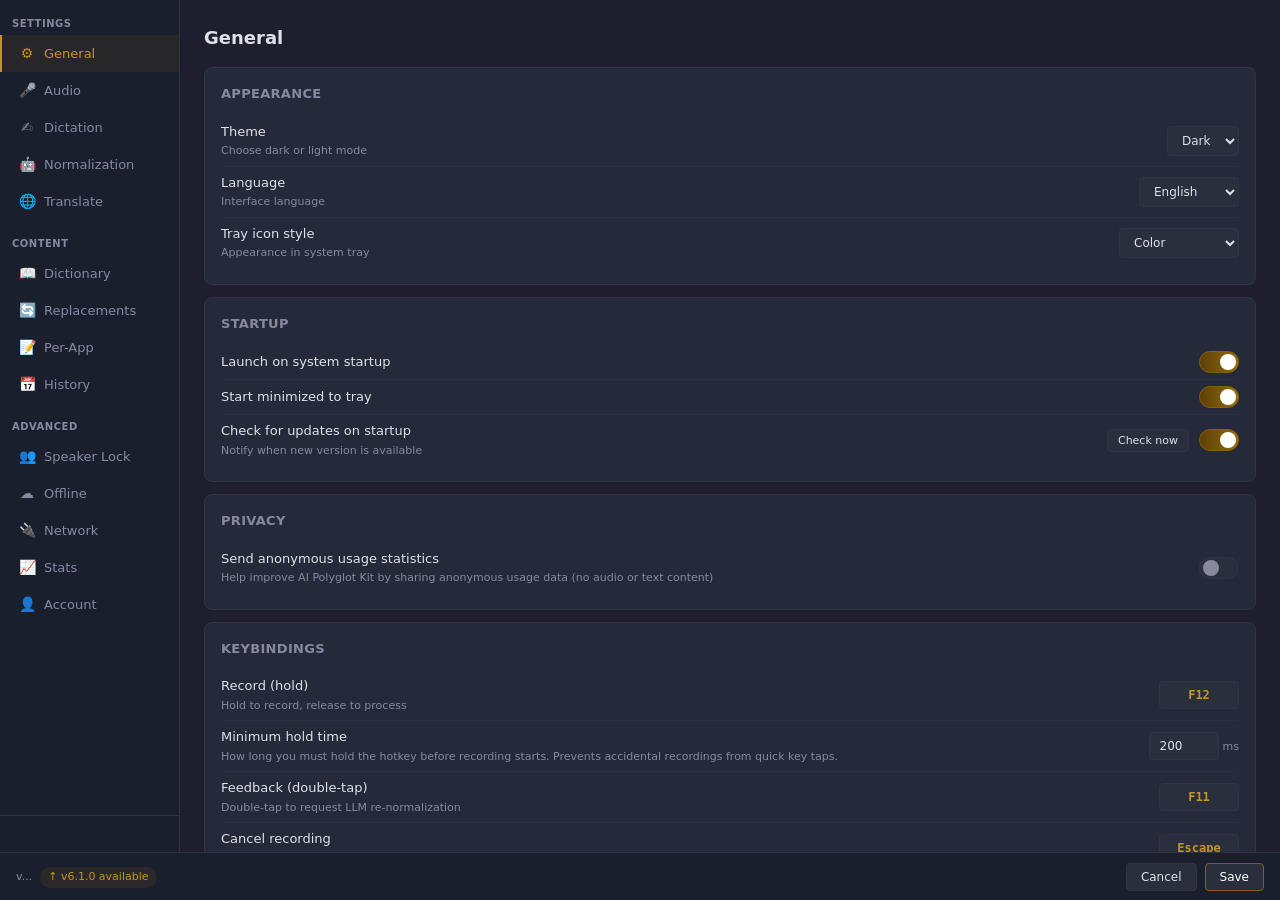
==== commit 2214ab6d: "refactor(v7): declarative form binding with data-cfg attributes Co-Authored-By: Claude Opus 4.6 (1M " ====
--- a/src/ui/web/index.html
+++ b/src/ui/web/index.html
@@ -4,628 +4,7 @@
 <meta charset="UTF-8">
 <meta name="viewport" content="width=device-width, initial-scale=1.0">
 <title>AI Polyglot Kit v6.1 — Settings</title>
-<style>
-/* AI Polyglot Kit v6.1 — Settings UI Styles */
-/* Extracted from mockup: docs/mockups/settings-ui.html */
-
-/* ===== DARK THEME (default) ===== */
-:root {
-  --bg-primary: #1e1e2e;
-  --bg-secondary: #1a1f2e;
-  --bg-card: #252a3a;
-  --bg-input: #2a2f3e;
-  --fg-primary: #e0e0e8;
-  --fg-secondary: #8888a0;
-  --accent: #85600a;
-  --accent-secondary: #5c4008;
-  --accent-highlight: #c49520;
-  --success: #7ec89b;
-  --warning: #e0b878;
-  --error: #d47878;
-  --border: #333348;
-  --radius-card: 8px;
-  --radius-input: 4px;
-  --radius-toggle: 16px;
-}
-
-/* ===== LIGHT THEME ===== */
-[data-theme="light"] {
-  --bg-primary: #f0ece4;
-  --bg-secondary: #e8e3da;
-  --bg-card: #e6e1d8;
-  --bg-input: #dbd5cb;
-  --fg-primary: #2c2520;
-  --fg-secondary: #7a7068;
-  --accent: #85600a;
-  --accent-secondary: #5c4008;
-  --accent-highlight: #a07010;
-  --success: #3a7d44;
-  --warning: #b87a1a;
-  --error: #b84233;
-  --border: #d4cec4;
-}
-[data-theme="light"] body { background: #ddd8ce; }
-[data-theme="light"] .sidebar-item:hover { background: rgba(133,96,10,0.06); }
-[data-theme="light"] .sidebar-item.active { background: rgba(133,96,10,0.1); }
-[data-theme="light"] .table tr:hover td { background: rgba(133,96,10,0.04); }
-[data-theme="light"] .history-item:hover { background: rgba(133,96,10,0.03); }
-[data-theme="light"] .card { box-shadow: 0 1px 3px rgba(0,0,0,0.06); }
-[data-theme="light"] .modal { box-shadow: 0 12px 48px rgba(0,0,0,0.15); }
-[data-theme="light"] .window { box-shadow: 0 8px 32px rgba(0,0,0,0.12); }
-[data-theme="light"] .btn-minimize { background: #febc2e; }
-[data-theme="light"] .btn-maximize { background: #28c840; }
-[data-theme="light"] .btn-close { background: #ff5f57; }
-[data-theme="light"] ::-webkit-scrollbar-thumb { background: #c4bdb3; }
-[data-theme="light"] ::-webkit-scrollbar-track { background: var(--bg-secondary); }
-[data-theme="light"] .rms-bar, [data-theme="light"] .progress-bar, [data-theme="light"] .disk-bar { background: var(--border); }
-[data-theme="light"] .badge-info { background: rgba(83,52,131,0.1); }
-[data-theme="light"] .banner-info { background: rgba(83,52,131,0.08); border-color: rgba(83,52,131,0.2); }
-[data-theme="light"] .banner-warning { background: rgba(201,52,0,0.06); border-color: rgba(201,52,0,0.15); }
-[data-theme="light"] .banner-success { background: rgba(36,138,61,0.06); border-color: rgba(36,138,61,0.15); }
-[data-theme="light"] .stat-value {
-  background: linear-gradient(90deg, #85600a, #a07010, #85600a);
-  background-size: 300% 100%;
-  -webkit-background-clip: text;
-  -webkit-text-fill-color: transparent;
-}
-
-
-* { margin: 0; padding: 0; box-sizing: border-box; }
-
-body {
-  font-family: "Segoe UI", system-ui, -apple-system, sans-serif;
-  font-size: 13px;
-  line-height: 1.5;
-  color: var(--fg-primary);
-  background: var(--bg-primary);
-  margin: 0;
-  padding: 0;
-  width: 100vw;
-  height: 100vh;
-  overflow: hidden;
-}
-
-.window {
-  width: 100%;
-  height: 100%;
-  background: var(--bg-primary);
-  overflow: hidden;
-  display: flex;
-  flex-direction: column;
-  position: relative;
-}
-
-/* Title bar hidden — using native Windows frame */
-.titlebar { display: none; }
-
-/* Main layout */
-.main { display: flex; flex: 1; overflow: hidden; }
-
-/* Sidebar */
-.sidebar {
-  width: 180px;
-  background: var(--bg-secondary);
-  padding: 12px 0;
-  display: flex;
-  flex-direction: column;
-  border-right: 1px solid var(--border);
-  flex-shrink: 0;
-  overflow-y: auto;
-}
-.sidebar-section {
-  padding: 4px 12px;
-  font-size: 10px;
-  font-weight: 600;
-  color: var(--fg-secondary);
-  text-transform: uppercase;
-  letter-spacing: 0.5px;
-  margin-top: 12px;
-}
-.sidebar-section:first-child { margin-top: 0; }
-.sidebar-item {
-  padding: 8px 16px;
-  cursor: pointer;
-  font-size: 13px;
-  color: var(--fg-secondary);
-  display: flex;
-  align-items: center;
-  gap: 8px;
-  transition: all 0.15s;
-  border-left: 2px solid transparent;
-}
-.sidebar-item:hover { background: rgba(133,96,10,0.08); color: var(--fg-primary); }
-.sidebar-item.active {
-  color: var(--accent-highlight);
-  border-left-color: var(--accent-highlight);
-  background: rgba(133,96,10,0.12);
-  animation: goldGlow 4s ease-in-out infinite;
-}
-.sidebar-icon { width: 18px; text-align: center; font-size: 14px; }
-.sidebar-bottom {
-  margin-top: auto;
-  padding: 12px;
-  border-top: 1px solid var(--border);
-}
-
-/* Gold shimmer animations */
-@keyframes goldShimmer2 {
-  0% { background-position: -200% center; }
-  100% { background-position: 200% center; }
-}
-@keyframes goldShimmer3 {
-  0% { background-position: -300% center; }
-  100% { background-position: 300% center; }
-}
-@keyframes goldGlow {
-  0%, 100% { border-left-color: var(--accent); }
-  50% { border-left-color: var(--accent-highlight); }
-}
-
-.btn-upgrade {
-  width: 100%;
-  padding: 10px;
-  border: none;
-  border-radius: var(--radius-card);
-  font-size: 12px;
-  font-weight: 600;
-  cursor: pointer;
-  color: #fff;
-  background: linear-gradient(90deg, #5c4008, #85600a, #c49520, #85600a, #5c4008);
-  background-size: 300% 100%;
-  animation: goldShimmer3 6s linear infinite;
-  text-shadow: 0 1px 2px rgba(0,0,0,0.3);
-}
-.btn-upgrade:hover { filter: brightness(1.15); }
-
-/* Content area */
-.content {
-  flex: 1;
-  padding: 24px;
-  overflow-y: auto;
-  display: none;
-}
-.content.active { display: block; }
-.page-title { font-size: 18px; font-weight: 600; margin-bottom: 16px; }
-
-/* Cards */
-.card {
-  background: var(--bg-card);
-  border-radius: var(--radius-card);
-  padding: 16px;
-  margin-bottom: 12px;
-  border: 1px solid var(--border);
-}
-.card-title {
-  font-size: 13px;
-  font-weight: 600;
-  margin-bottom: 12px;
-  color: var(--fg-secondary);
-  text-transform: uppercase;
-  letter-spacing: 0.3px;
-}
-
-/* Form elements */
-.form-row {
-  display: flex;
-  align-items: center;
-  justify-content: space-between;
-  padding: 6px 0;
-  gap: 12px;
-  min-height: 32px;
-}
-.form-row + .form-row { border-top: 1px solid rgba(51,51,72,0.5); }
-.form-label { font-size: 13px; color: var(--fg-primary); }
-.form-hint { font-size: 11px; color: var(--fg-secondary); margin-top: 2px; }
-
-select, input[type="text"], input[type="number"], input[type="password"], input[type="url"] {
-  background: var(--bg-input);
-  border: 1px solid var(--border);
-  border-radius: var(--radius-input);
-  color: var(--fg-primary);
-  padding: 6px 10px;
-  font-size: 12px;
-  font-family: inherit;
-  outline: none;
-  min-width: 120px;
-  max-width: 200px;
-}
-select:focus, input:focus { border-color: var(--accent); }
-textarea {
-  background: var(--bg-input);
-  border: 1px solid var(--border);
-  border-radius: var(--radius-input);
-  color: var(--fg-primary);
-  padding: 8px 10px;
-  font-size: 12px;
-  font-family: inherit;
-  outline: none;
-  width: 100%;
-  resize: vertical;
-}
-textarea:focus { border-color: var(--accent); }
-
-/* Toggle switch */
-.toggle { position: relative; width: 40px; height: 22px; display: inline-block; flex-shrink: 0; }
-.toggle input { display: none; }
-.toggle-slider {
-  position: absolute;
-  inset: 0;
-  background: var(--bg-input);
-  border-radius: 11px;
-  cursor: pointer;
-  transition: all 0.2s;
-  border: 1px solid var(--border);
-}
-.toggle-slider::after {
-  content: '';
-  position: absolute;
-  width: 16px; height: 16px;
-  border-radius: 50%;
-  background: var(--fg-secondary);
-  top: 2px; left: 3px;
-  transition: all 0.2s;
-}
-.toggle input:checked + .toggle-slider {
-  background: linear-gradient(90deg, #5c4008, #85600a, #c49520, #85600a, #5c4008);
-  background-size: 300% 100%;
-  animation: goldShimmer2 5s linear infinite;
-  border-color: var(--accent);
-}
-.toggle input:checked + .toggle-slider::after { transform: translateX(17px); background: #fff; }
-
-/* Buttons */
-.btn {
-  padding: 6px 14px;
-  border-radius: var(--radius-input);
-  border: 1px solid var(--border);
-  background: var(--bg-input);
-  color: var(--fg-primary);
-  font-size: 12px;
-  font-family: inherit;
-  cursor: pointer;
-  transition: all 0.15s;
-  white-space: nowrap;
-}
-.btn:hover { background: var(--bg-card); border-color: var(--fg-secondary); }
-.btn-sm { padding: 4px 10px; font-size: 11px; }
-.btn-primary { border-color: var(--accent); color: #fff; }
-.btn-danger { border-color: var(--error); color: var(--error); }
-.btn-danger:hover { background: rgba(212,120,120,0.15); }
-.btn-success { border-color: var(--success); color: var(--success); }
-.btn-success:hover { background: rgba(126,200,155,0.15); }
-
-/* Table */
-.table { width: 100%; border-collapse: collapse; font-size: 12px; }
-.table th { text-align: left; font-weight: 600; color: var(--fg-secondary); padding: 8px 8px; border-bottom: 1px solid var(--border); font-size: 11px; text-transform: uppercase; }
-.table td { padding: 8px 8px; border-bottom: 1px solid rgba(51,51,72,0.3); vertical-align: middle; }
-.table tr:last-child td { border-bottom: none; }
-.table tr:hover td { background: rgba(133,96,10,0.05); }
-
-/* Footer */
-.footer {
-  height: 48px;
-  border-top: 1px solid var(--border);
-  display: flex;
-  align-items: center;
-  justify-content: flex-end;
-  gap: 8px;
-  padding: 0 16px;
-  flex-shrink: 0;
-  background: var(--bg-secondary);
-}
-
-/* RMS bar */
-.rms-bar { width: 100%; height: 6px; background: var(--bg-input); border-radius: 3px; overflow: hidden; margin-top: 8px; }
-.rms-fill { height: 100%; background: linear-gradient(90deg, var(--success), var(--accent-highlight)); border-radius: 3px; width: 35%; transition: width 0.1s; }
-
-/* Search */
-.search-wrap { position: relative; margin-bottom: 12px; }
-.search-icon { position: absolute; left: 10px; top: 50%; transform: translateY(-50%); color: var(--fg-secondary); font-size: 14px; }
-
-/* Hotkey input */
-.hotkey-input {
-  background: var(--bg-input);
-  border: 1px solid var(--border);
-  border-radius: var(--radius-input);
-  color: #c49520;
-  padding: 4px 10px;
-  font-size: 12px;
-  font-family: "Segoe UI", monospace;
-  font-weight: 600;
-  min-width: 80px;
-  text-align: center;
-  cursor: pointer;
-  animation: goldGlow2 3.5s ease-in-out infinite;
-  display: inline-block;
-}
-.hotkey-input:hover { border-color: var(--accent-highlight); background: rgba(133,96,10,0.15); }
-@keyframes goldGlow2 {
-  0%, 100% { border-color: var(--border); }
-  50% { border-color: rgba(196,149,32,0.4); }
-}
-
-/* Status indicator */
-.status-dot { width: 8px; height: 8px; border-radius: 50%; display: inline-block; margin-right: 6px; }
-.status-dot.online { background: var(--success); }
-.status-dot.offline { background: var(--warning); }
-.status-dot.error { background: var(--error); }
-
-/* Progress bar */
-.progress-bar { width: 100%; height: 6px; background: var(--bg-input); border-radius: 3px; overflow: hidden; margin-top: 8px; }
-.progress-fill { height: 100%; background: var(--accent); border-radius: 3px; transition: width 0.3s; }
-
-/* Tag / badge */
-.badge { display: inline-block; padding: 2px 8px; border-radius: 10px; font-size: 10px; font-weight: 600; }
-.badge-success { background: rgba(76,175,80,0.2); color: var(--success); }
-.badge-warning { background: rgba(255,152,0,0.2); color: var(--warning); }
-.badge-error { background: rgba(244,67,54,0.2); color: var(--error); }
-.badge-info { background: rgba(83,52,131,0.3); color: #a78bfa; }
-.badge-accent { background: rgba(133,96,10,0.2); color: var(--accent-highlight); }
-
-/* Voice enrollment */
-.voice-circle {
-  width: 80px; height: 80px;
-  border-radius: 50%;
-  border: 3px solid var(--border);
-  display: flex;
-  align-items: center;
-  justify-content: center;
-  margin: 0 auto 12px;
-  font-size: 32px;
-  color: var(--fg-secondary);
-  transition: all 0.3s;
-}
-.voice-circle.enrolled { border-color: #c49520; color: #c49520; }
-.voice-circle.recording { border-color: var(--error); color: var(--error); animation: voicePulse 1s ease-in-out infinite; }
-@keyframes voicePulse {
-  0%, 100% { transform: scale(1); box-shadow: 0 0 0 0 rgba(212,120,120,0.4); }
-  50% { transform: scale(1.05); box-shadow: 0 0 0 12px rgba(212,120,120,0); }
-}
-
-/* Stats grid */
-.stats-grid { display: grid; grid-template-columns: repeat(4, 1fr); gap: 12px; }
-.stat-card {
-  background: var(--bg-card);
-  border-radius: var(--radius-card);
-  padding: 16px;
-  text-align: center;
-  border: 1px solid var(--border);
-}
-.stat-card.highlight { border-color: var(--accent); }
-.stat-value {
-  font-size: 24px;
-  font-weight: 700;
-  background: linear-gradient(90deg, #c49520, #e8c547, #c49520);
-  background-size: 300% 100%;
-  -webkit-background-clip: text;
-  -webkit-text-fill-color: transparent;
-  animation: goldShimmer2 7s linear infinite;
-}
-.stat-label { font-size: 11px; color: var(--fg-secondary); margin-top: 4px; }
-
-/* History items */
-.history-item {
-  display: flex;
-  align-items: flex-start;
-  gap: 12px;
-  padding: 10px 0;
-  border-bottom: 1px solid rgba(51,51,72,0.4);
-  cursor: pointer;
-}
-.history-item:hover { background: rgba(133,96,10,0.04); margin: 0 -12px; padding: 10px 12px; }
-.history-item:last-child { border-bottom: none; }
-.history-checkbox { margin-top: 4px; accent-color: var(--accent-highlight); }
-.history-preview { flex: 1; min-width: 0; }
-.history-text { font-size: 13px; white-space: nowrap; overflow: hidden; text-overflow: ellipsis; }
-.history-meta { font-size: 11px; color: var(--fg-secondary); margin-top: 2px; }
-.history-actions { display: flex; gap: 4px; flex-shrink: 0; }
-.history-expanded {
-  display: none;
-  background: var(--bg-input);
-  border-radius: var(--radius-input);
-  padding: 12px;
-  margin-top: 8px;
-  font-size: 12px;
-}
-.history-expanded.show { display: block; }
-.history-expanded-label { font-size: 10px; text-transform: uppercase; color: var(--fg-secondary); font-weight: 600; margin-bottom: 4px; }
-.history-expanded-text { margin-bottom: 10px; line-height: 1.6; }
-
-/* Model cards */
-.model-card {
-  background: var(--bg-input);
-  border: 1px solid var(--border);
-  border-radius: var(--radius-card);
-  padding: 14px;
-  display: flex;
-  align-items: center;
-  gap: 14px;
-  margin-bottom: 8px;
-}
-.model-icon { font-size: 28px; flex-shrink: 0; }
-.model-info { flex: 1; }
-.model-name { font-weight: 600; font-size: 13px; }
-.model-desc { font-size: 11px; color: var(--fg-secondary); margin-top: 2px; }
-.model-size { font-size: 11px; color: var(--fg-secondary); }
-.model-actions { flex-shrink: 0; }
-
-/* Disk space bar */
-.disk-bar { height: 8px; background: var(--bg-card); border-radius: 4px; overflow: hidden; margin-top: 6px; display: flex; }
-.disk-used { background: var(--accent); height: 100%; }
-.disk-models { background: var(--accent-highlight); height: 100%; }
-.disk-free { background: var(--bg-input); height: 100%; flex: 1; }
-
-/* Filter bar */
-.filter-bar { display: flex; gap: 8px; margin-bottom: 12px; align-items: center; flex-wrap: wrap; }
-.filter-chip {
-  padding: 4px 10px;
-  border-radius: 12px;
-  font-size: 11px;
-  border: 1px solid var(--border);
-  background: var(--bg-input);
-  color: var(--fg-secondary);
-  cursor: pointer;
-  transition: all 0.15s;
-}
-.filter-chip:hover { border-color: var(--accent); color: var(--fg-primary); }
-.filter-chip.active { border-color: var(--accent-highlight); background: rgba(133,96,10,0.15); color: var(--accent-highlight); }
-
-/* ===== MODAL SYSTEM ===== */
-.modal-overlay {
-  display: none;
-  position: absolute;
-  inset: 0;
-  background: rgba(0,0,0,0.6);
-  z-index: 100;
-  align-items: center;
-  justify-content: center;
-  backdrop-filter: blur(2px);
-}
-.modal-overlay.show { display: flex; }
-.modal {
-  background: var(--bg-primary);
-  border: 1px solid var(--border);
-  border-radius: 12px;
-  box-shadow: 0 12px 48px rgba(0,0,0,0.5);
-  min-width: 400px;
-  max-width: 560px;
-  max-height: 80%;
-  overflow: hidden;
-  display: flex;
-  flex-direction: column;
-}
-.modal-sm { min-width: 340px; max-width: 420px; }
-.modal-header {
-  padding: 16px 20px;
-  border-bottom: 1px solid var(--border);
-  display: flex;
-  align-items: center;
-  justify-content: space-between;
-}
-.modal-title { font-size: 15px; font-weight: 600; }
-.modal-close {
-  width: 28px; height: 28px;
-  border-radius: 50%;
-  border: none;
-  background: transparent;
-  color: var(--fg-secondary);
-  font-size: 18px;
-  cursor: pointer;
-  display: flex;
-  align-items: center;
-  justify-content: center;
-}
-.modal-close:hover { background: rgba(212,120,120,0.15); color: var(--error); }
-.modal-body { padding: 20px; overflow-y: auto; }
-.modal-footer {
-  padding: 12px 20px;
-  border-top: 1px solid var(--border);
-  display: flex;
-  align-items: center;
-  justify-content: flex-end;
-  gap: 8px;
-}
-
-/* Hotkey capture modal */
-.hotkey-capture { text-align: center; padding: 32px; }
-.hotkey-capture-display {
-  font-size: 28px;
-  font-weight: 700;
-  color: var(--accent-highlight);
-  margin: 24px 0;
-  min-height: 44px;
-}
-.hotkey-capture-hint { font-size: 12px; color: var(--fg-secondary); }
-
-/* Enrollment steps */
-.enrollment-step { text-align: center; padding: 16px; }
-.enrollment-progress { display: flex; gap: 8px; justify-content: center; margin-bottom: 20px; }
-.enrollment-dot { width: 10px; height: 10px; border-radius: 50%; background: var(--border); }
-.enrollment-dot.done { background: var(--success); }
-.enrollment-dot.current { background: var(--accent-highlight); animation: voicePulse 1.5s ease-in-out infinite; }
-
-/* Import area */
-.import-drop {
-  border: 2px dashed var(--border);
-  border-radius: var(--radius-card);
-  padding: 32px;
-  text-align: center;
-  color: var(--fg-secondary);
-  cursor: pointer;
-  transition: all 0.2s;
-}
-.import-drop:hover { border-color: var(--accent); background: rgba(133,96,10,0.05); }
-.import-drop-icon { font-size: 32px; margin-bottom: 8px; }
-
-/* Version info */
-.version-info {
-  display: flex;
-  align-items: center;
-  gap: 12px;
-  padding: 12px;
-  background: var(--bg-input);
-  border-radius: var(--radius-card);
-}
-.version-icon { font-size: 36px; }
-
-/* Slider */
-input[type="range"] {
-  -webkit-appearance: none;
-  width: 120px;
-  height: 4px;
-  border-radius: 2px;
-  outline: none;
-  background: transparent;
-}
-input[type="range"]::-webkit-slider-runnable-track {
-  height: 4px;
-  border-radius: 2px;
-  background: #333348;
-}
-input[type="range"]::-webkit-slider-thumb {
-  -webkit-appearance: none;
-  width: 16px; height: 16px;
-  border-radius: 50%;
-  background: #c49520;
-  cursor: pointer;
-  margin-top: -6px;
-}
-
-/* Notification banner */
-.banner {
-  padding: 10px 14px;
-  border-radius: var(--radius-card);
-  font-size: 12px;
-  margin-bottom: 12px;
-  display: flex;
-  align-items: center;
-  gap: 8px;
-}
-.banner-info { background: rgba(83,52,131,0.15); border: 1px solid rgba(83,52,131,0.3); color: #a78bfa; }
-.banner-warning { background: rgba(255,152,0,0.1); border: 1px solid rgba(255,152,0,0.25); color: var(--warning); }
-.banner-success { background: rgba(76,175,80,0.1); border: 1px solid rgba(76,175,80,0.25); color: var(--success); }
-
-/* App process list */
-.app-row {
-  display: flex;
-  align-items: center;
-  gap: 10px;
-  padding: 8px;
-  border-bottom: 1px solid rgba(51,51,72,0.3);
-  cursor: pointer;
-}
-.app-row:hover { background: rgba(133,96,10,0.08); }
-.app-row:last-child { border-bottom: none; }
-.app-icon-sm { font-size: 16px; flex-shrink: 0; }
-.app-name { flex: 1; font-size: 13px; }
-
-/* Scrollbar */
-::-webkit-scrollbar { width: 6px; }
-::-webkit-scrollbar-track { background: transparent; }
-::-webkit-scrollbar-thumb { background: var(--border); border-radius: 3px; }
-::-webkit-scrollbar-thumb:hover { background: var(--fg-secondary); }
-
-</style>
+<link rel="stylesheet" href="css/styles.css">
 </head>
 <body>
 
@@ -672,7 +51,7 @@
             <div class="form-label" data-i18n="general.language">Language</div>
             <div class="form-hint" data-i18n="general.language.hint">Interface language</div>
           </div>
-          <select id="lang-select"><option value="en">English</option><option value="uk" selected>Ukrainian</option></select>
+          <select id="lang-select" data-cfg="language"><option value="en">English</option><option value="uk">Ukrainian</option></select>
         </div>
         <div class="form-row">
           <div>
@@ -710,7 +89,7 @@
             <div class="form-label" data-i18n="general.telemetry">Send anonymous usage statistics</div>
             <div class="form-hint" data-i18n="general.telemetry.hint">Help improve AI Polyglot Kit by sharing anonymous usage data (no audio or text content)</div>
           </div>
-          <label class="toggle"><input type="checkbox" id="toggle-telemetry"><span class="toggle-slider"></span></label>
+          <label class="toggle"><input type="checkbox" id="toggle-telemetry" data-cfg="telemetry.enabled"><span class="toggle-slider"></span></label>
         </div>
       </div>
       <div class="card">
@@ -765,11 +144,11 @@
         <div class="card-title" data-i18n="general.notifications">Notifications</div>
         <div class="form-row">
           <div class="form-label" data-i18n="general.soundFeedback">Show sound feedback on recognition</div>
-          <label class="toggle"><input type="checkbox" id="toggle-sound-feedback" checked><span class="toggle-slider"></span></label>
+          <label class="toggle"><input type="checkbox" id="toggle-sound-feedback" data-cfg="ui.sound_on_start" checked><span class="toggle-slider"></span></label>
         </div>
         <div class="form-row">
           <div class="form-label" data-i18n="general.showOverlay">Show recording overlay</div>
-          <label class="toggle"><input type="checkbox" id="toggle-show-overlay" checked><span class="toggle-slider"></span></label>
+          <label class="toggle"><input type="checkbox" id="toggle-show-overlay" data-cfg="ui.show_notifications" checked><span class="toggle-slider"></span></label>
         </div>
         <div class="form-row">
           <div>
@@ -931,7 +310,7 @@
             <div class="form-hint" data-i18n="llm.temperature.hint">Lower = more consistent, higher = more creative</div>
           </div>
           <div style="display:flex;align-items:center;gap:8px">
-            <input type="range" min="0" max="100" value="30" id="temp-slider">
+            <input type="range" min="0" max="100" value="30" id="temp-slider" data-cfg="normalization.temperature" data-divisor="100">
             <span style="font-size:12px;color:var(--fg-secondary);min-width:30px" id="temp-value">0.3</span>
           </div>
         </div>
@@ -966,7 +345,7 @@
         <div class="card-title" data-i18n="llm.features">Normalization Features</div>
         <div class="form-row">
           <div class="form-label" data-i18n="llm.enableNorm">Enable LLM text normalization</div>
-          <label class="toggle"><input type="checkbox" id="toggle-llm-enable" checked><span class="toggle-slider"></span></label>
+          <label class="toggle"><input type="checkbox" id="toggle-llm-enable" data-cfg="normalization.enabled" checked><span class="toggle-slider"></span></label>
         </div>
         <div class="form-row">
           <div class="form-label" data-i18n="llm.addPunctuation">Add punctuation</div>
@@ -1209,7 +588,7 @@
           </div>
           <div style="display:flex;flex-direction:column;gap:4px;min-width:200px">
             <div style="display:flex;align-items:center;gap:8px">
-              <input type="range" min="0" max="4" value="2" id="rms-slider" style="width:160px">
+              <input type="range" min="0" max="4" value="2" id="rms-slider" data-cfg="audio.gain" style="width:160px">
               <span style="font-size:12px;font-weight:600;color:var(--accent-highlight);min-width:90px" id="rms-value" data-i18n="slider.clearVoice">Clear voice</span>
             </div>
             <div style="display:flex;justify-content:space-between;font-size:9px;color:var(--fg-secondary);padding:0 2px;width:160px">
@@ -1222,7 +601,7 @@
             <div class="form-label" data-i18n="dictation.vadSensitivity">Voice detection sensitivity</div>
             <div class="form-hint" data-i18n="dictation.vadSensitivity.hint">Controls how aggressively the app detects when you stop talking. Lower = more sensitive, catches soft speech but may include background noise. Higher = stricter, cleanly cuts silence but may trim quiet endings. Level 2 works well for most people.</div>
           </div>
-          <select id="vad-select"><option data-i18n="dictation.vad.0">0 — Very sensitive (catches quiet speech)</option><option data-i18n="dictation.vad.1">1 — Sensitive</option><option selected data-i18n="dictation.vad.2">2 — Balanced (recommended)</option><option data-i18n="dictation.vad.3">3 — Strict (clean cuts, may trim quiet endings)</option></select>
+          <select id="vad-select" data-cfg="audio.vad_aggressiveness"><option data-i18n="dictation.vad.0">0 — Very sensitive (catches quiet speech)</option><option data-i18n="dictation.vad.1">1 — Sensitive</option><option selected data-i18n="dictation.vad.2">2 — Balanced (recommended)</option><option data-i18n="dictation.vad.3">3 — Strict (clean cuts, may trim quiet endings)</option></select>
         </div>
       </div>
       <div class="card">
@@ -1264,7 +643,7 @@
             <div class="form-label" data-i18n="dictation.defaultInjection">Default injection method</div>
             <div class="form-hint" data-i18n="dictation.defaultInjection.hint">How text is typed into the target app</div>
           </div>
-          <select id="injection-method-select"><option selected data-i18n="injection.sendInput">Keyboard simulation (SendInput)</option><option data-i18n="injection.clipboard">Clipboard paste (Ctrl+V)</option><option data-i18n="injection.uiAutomation">UI Automation (SetValue)</option></select>
+          <select id="injection-method-select" data-cfg="text_injection.method"><option selected data-i18n="injection.sendInput">Keyboard simulation (SendInput)</option><option data-i18n="injection.clipboard">Clipboard paste (Ctrl+V)</option><option data-i18n="injection.uiAutomation">UI Automation (SetValue)</option></select>
         </div>
         <div class="form-row">
           <div class="form-label" data-i18n="dictation.fallbackClipboard">Auto-fallback to clipboard on failure</div>
@@ -2798,3321 +2177,10 @@
 
 </div>
 
-<script>
-var _EMBEDDED_I18N = {"en":{"account.application":"Application","account.checkUpdates":"Check for updates","account.clearHistory":"Clear all history","account.clearHistory.hint":"Permanently delete all dictation records","account.clearHistoryBtn":"Clear History","account.dangerZone":"Danger Zone","account.dataManagement":"Data Management","account.exportHistory":"Export history","account.exportHistory.hint":"Export dictation history as CSV or JSON","account.exportSettings":"Export all settings","account.exportSettings.hint":"Save config to YAML file (excluding API keys)","account.exportYAML":"Export YAML","account.importSettings":"Import settings","account.importSettings.hint":"Load config from YAML file","account.importYAML":"Import YAML","account.resetAll":"Reset All","account.resetDefaults":"Reset to defaults","account.resetDefaults.hint":"Reset all settings to factory defaults","account.title":"Account","account.viewAuditLog":"View audit log","account.viewLog":"View Log","apiKey":"API Key","audio.autoDelete":"Auto-delete","audio.autoDelete.30d":"30 days","audio.autoDelete.7d":"7 days","audio.autoDelete.90d":"90 days","audio.autoDelete.hint":"Automatically remove old recordings to save disk space","audio.autoDelete.never":"Never","audio.autoSwitch":"Auto-switch to new devices","audio.autoSwitch.hint":"When you plug in a USB headset or connect Bluetooth headphones, automatically switch to them. Unplug — switch back to the previous device.","audio.background":"Background Audio","audio.backgroundAudio":"Background Audio","audio.browse":"Browse","audio.ducking":"Lower other apps during recording","audio.ducking.hint":"While you're dictating, automatically reduce volume of music, video calls, and other apps so your voice comes through cleaner. Volume returns to normal when you stop.","audio.duckingAmount":"Reduction amount","audio.duckingAmount.hint":"How much to lower other apps' volume. 10% = barely noticeable, 80% = near silent. Choose what feels comfortable for you.","audio.inputDevice":"Input Device","audio.inputDevice.hint":"Which microphone to use for voice dictation. If you have a USB headset or external mic, select it here for best quality. Built-in laptop mics work but may pick up more noise.","audio.inputLevel.hint":"Input level — speak normally, the bar should be in the middle range","audio.lowerApps":"Lower other apps during recording","audio.microphone":"Microphone","audio.quality":"Audio quality","audio.quality.16k":"16000 Hz (speech, recommended)","audio.quality.48k":"48000 Hz (high quality)","audio.quality.hint":"16 kHz is sufficient for speech recognition and uses less bandwidth. 48 kHz is studio quality — only needed if you plan to save recordings for other purposes.","audio.recording":"Recording","audio.refresh":"Refresh","audio.saveLocation":"Save location","audio.saveLocation.hint":"Where to store recorded audio files","audio.saveRecordings":"Save recordings","audio.saveRecordings.hint":"Keep audio files after recognition. Useful for debugging, training, or comparing what you said vs what was recognized.","audio.test":"Test","audio.title":"Audio","badge.notSet":"Not set","badge.valid":"Valid","baseUrl":"Base URL","baseUrl.hint":"Override for self-hosted or proxy endpoints","btn.add":"Add","btn.apply":"Apply","btn.cancel":"Cancel","btn.checkNow":"Check now","btn.close":"Close","btn.delete":"Delete","btn.done":"Done","btn.edit":"Edit","btn.export":"Export","btn.import":"Import","btn.install":"Install","btn.ok":"OK","btn.rescan":"Rescan","btn.save":"Save","dictation.accuracy":"Recognition accuracy","dictation.accuracy.hint":"Higher accuracy takes more time. \"Good\" is enough for most cases.","dictation.adaptStyle":"Adapt style to active app","dictation.adaptStyle.hint":"Casual in Slack, formal in Word, technical in VS Code","dictation.addApp":"+ Add Application","dictation.agc":"Automatic gain control","dictation.agc.hint":"Automatically adjusts your microphone volume so you're always heard clearly — whether you speak quietly or loudly, close or far from the mic. The target level below controls how loud the output should be.","dictation.appStyles":"App Styles","dictation.appStyles.hint":"Configure dictation style per application","dictation.audioProcessing":"Audio Processing","dictation.col.app":"Application","dictation.col.injection":"Injection","dictation.col.style":"Style","dictation.confirmMultiline":"Confirm multi-line in terminal","dictation.confirmMultiline.hint":"Show confirmation dialog before pasting multi-line text","dictation.contextFormatting":"Context-Aware Formatting","dictation.cpuUsage":"CPU usage","dictation.cpuUsage.hint":"How much of your processor to dedicate to speech recognition","dictation.creativity":"Creativity","dictation.creativity.hint":"Low = stable, predictable results. Increase if the model struggles with accents or unusual speech.","dictation.defaultInjection":"Default injection method","dictation.defaultInjection.hint":"How text is typed into the target app","dictation.defaultStyle":"Default style","dictation.defaultStyle.hint":"Used for apps without a specific style","dictation.fallbackClipboard":"Auto-fallback to clipboard on failure","dictation.languages":"Languages","dictation.languages.hint":"Select languages you speak. Multiple languages improve recognition accuracy when switching between them.","dictation.mode.fallback":"Fallback","dictation.mode.fallback.hint":"Uses cloud, switches to offline if no internet or tokens run out","dictation.mode.offline":"Offline only","dictation.mode.offline.hint":"Built-in model, no internet needed","dictation.mode.online":"Online only","dictation.mode.online.hint":"Cloud API, best quality","dictation.noiseSuppression":"RNNoise noise suppression","dictation.noiseSuppression.hint":"Removes background noise — keyboard typing, fan hum, air conditioning. Recommended on for all environments. Uses a small neural network, no noticeable CPU impact.","dictation.offlineLanguages.hint":"Same as online providers. Multiple languages help when you switch between them mid-speech.","dictation.offlineProvider":"Offline Provider","dictation.offlineProvider.hint":"Built-in Whisper Large V3 Turbo model (809M parameters). Optimized for CPU with int8 quantization via CTranslate2. No internet required.","dictation.offlineSTTWarning":"No offline STT model downloaded. Go to Settings → Offline to detect your system and download a model.","dictation.offlineWarning":"Fallback and Offline modes require offline models. Download them in Settings → Offline.","dictation.onlineProviders":"Online Providers","dictation.onlineProviders.hint":"Three providers in priority order. If #1 is unavailable or out of tokens, falls back to #2, then #3.","dictation.recMode":"Recognition Mode","dictation.recMode.hint":"How the app recognizes your speech. Fallback mode tries online first, switches to offline automatically if unavailable or out of tokens.","dictation.recognitionMode":"Recognition Mode","dictation.recommendedLink":"Recommended services (GitHub README)","dictation.sanitizeTerminal":"Sanitize terminal input","dictation.sanitizeTerminal.hint":"Strip shell metacharacters (|, &amp;, ;, $(), etc.)","dictation.targetVolume":"Target volume level","dictation.targetVolume.hint":"How loud your voice should be after auto-leveling. \"Clear voice\" works for most people.","dictation.terminalSafety":"Terminal Safety","dictation.textInjection":"Text Injection","dictation.title":"Dictation","dictation.typingSpeed":"Typing speed","dictation.typingSpeed.hint":"Delay between keystrokes (0 = instant)","dictation.vad":"VAD sensitivity","dictation.vad.0":"0 — Very sensitive (catches quiet speech)","dictation.vad.1":"1 — Sensitive","dictation.vad.2":"2 — Balanced (recommended)","dictation.vad.3":"3 — Strict (clean cuts, may trim quiet endings)","dictation.vadSensitivity":"Voice detection sensitivity","dictation.vadSensitivity.hint":"Controls how aggressively the app detects when you stop talking. Lower = more sensitive, catches soft speech but may include background noise. Higher = stricter, cleanly cuts silence but may trim quiet endings. Level 2 works well for most people.","dictionary.add":"Add","dictionary.addTerm":"Add Term","dictionary.addTerm.hint":"Specialized terms, names, abbreviations that the model doesn't recognize correctly.","dictionary.addedManually":"Added manually","dictionary.auto":"auto","dictionary.autoLearned":"Auto-learned","dictionary.export":"Export","dictionary.import":"Import","dictionary.importExport":"Import / Export","dictionary.importExport.hint":"Import from .txt (one word per line) or .json. Export as .json.","dictionary.infoBanner":"Most words are learned automatically from your corrections (double-tap feedback). Add terms here only if the app hasn't learned them yet.","dictionary.manual":"manual","dictionary.search":"Search","dictionary.showingResults":"Showing 3 results for \"py\"","dictionary.statistics":"Statistics","dictionary.title":"Dictionary","dictionary.totalTerms":"Total terms","footer.cancel":"Cancel","footer.save":"Save","footer.updateAvailable":"Update available","general.appearance":"Appearance","general.autostart":"Launch on system startup","general.checkNow":"Check now","general.checkUpdates":"Check for updates on startup","general.checkUpdates.hint":"Notify when new version is available","general.hotkey.cancel":"Cancel recording","general.hotkey.cancel.hint":"Abort current recording, discard audio","general.hotkey.feedback":"Feedback (double-tap)","general.hotkey.feedback.hint":"Double-tap to request LLM re-normalization","general.hotkey.holdTime":"Minimum hold time","general.hotkey.holdTime.hint":"How long you must hold the hotkey before recording starts. Prevents accidental recordings from quick key taps.","general.hotkey.pasteLast":"Paste last transcript","general.hotkey.pasteLast.hint":"Insert last dictation at cursor","general.hotkey.record":"Record (hold)","general.hotkey.record.hint":"Hold to record, release to process","general.hotkey.translate":"Translate (double-tap)","general.hotkey.translate.hint":"Double-tap to translate selected text or clipboard content","general.keybindings":"Keybindings","general.language":"Language","general.language.hint":"Interface language","general.notifications":"Notifications","general.overlay.bottomCenter":"Bottom center","general.overlay.bottomLeft":"Bottom left","general.overlay.bottomRight":"Bottom right","general.overlay.topCenter":"Top center","general.overlay.topLeft":"Top left","general.overlay.topRight":"Top right","general.overlayPosition":"Overlay position","general.overlayPosition.hint":"Where to show the recording pill","general.privacy":"Privacy","general.showOverlay":"Show overlay","general.soundFeedback":"Sound feedback","general.startMinimized":"Start minimized to tray","general.startup":"Startup","general.telemetry":"Send anonymous usage statistics","general.telemetry.hint":"Help improve AI Polyglot Kit by sharing anonymous usage data (no audio or text content)","general.theme":"Theme","general.theme.dark":"Dark","general.theme.hint":"Choose dark or light mode","general.theme.light":"Light","general.title":"General","general.trayIcon":"Tray icon style","general.trayIcon.color":"Color","general.trayIcon.hint":"Appearance in system tray","general.trayIcon.mono":"Monochrome","history.all":"All","history.copy":"Copy","history.copyNormalized":"Copy normalized","history.copyRaw":"Copy raw","history.deleteSelected":"Delete selected","history.encrypt":"Encrypt history (DPAPI)","history.encrypt.hint":"Encrypt raw_text and normalized_text columns","history.filter":"Filter:","history.loadMore":"Load more","history.normalized":"Normalized output","history.rawSTT":"Raw STT output","history.renormalize":"Re-normalize","history.retention":"Retention period","history.sensitiveMode":"Sensitive mode","history.sensitiveMode.hint":"Pause history recording (for passwords, confidential text)","history.settings":"History Settings","history.speakerRejected":"[Speaker rejected — not recognized]","history.storeRaw":"Store raw STT output","history.thisMonth":"This month","history.thisWeek":"This week","history.title":"History","history.today":"Today","injection.clipboard":"Clipboard","injection.keyboard":"Keyboard","injection.sendInput":"Keyboard simulation (SendInput)","injection.uiAutomation":"UI Automation (SetValue)","instructions.addAppRule":"+ Add App Rule","instructions.appRules":"App Rules","instructions.appRules.hint":"Assign scripts to detected applications. Apps without a rule use global normalization settings.","instructions.builtIn":"Built-in","instructions.customScripts":"Custom Scripts","instructions.customScripts.hint":"Create your own scripts. Available in the App Rules dropdown above.","instructions.infoBanner":"Per-app instructions are sent to the LLM together with the dictation. They override global normalization settings for the selected app.","instructions.mySlackRules":"My Slack Rules","instructions.mySlackRules.hint":"all lowercase, no periods, short sentences","instructions.newScript":"+ New Script","instructions.preset.codeEditor":"Code Editor","instructions.preset.codeEditor.hint":"English only, code-aware formatting, camelCase/snake_case preserved","instructions.preset.document":"Document","instructions.preset.document.hint":"Formal style, full sentences, paragraph breaks on long pauses","instructions.preset.email":"Email","instructions.preset.email.hint":"Formal style, proper punctuation, greeting and signature preserved","instructions.preset.messenger":"Messenger","instructions.preset.messenger.hint":"Informal style, no caps at start, minimal punctuation, emoji-friendly","instructions.presets":"Presets","instructions.presets.hint":"Built-in scripts. Assign them to apps below or use as a base for custom scripts.","instructions.title":"Per-App Instructions","llm.addPunctuation":"Add punctuation","llm.capitalize":"Capitalize","llm.enable":"Enable LLM normalization","llm.enableNorm":"Enable LLM text normalization","llm.features":"Normalization Features","llm.feedback":"Feedback Loop","llm.feedback.dialog":"Show correction dialog","llm.feedback.renorm":"Re-normalize with stronger corrections","llm.feedback.resend":"Re-send to STT with different model","llm.feedbackLoop":"Feedback Loop","llm.feedbackMode":"Feedback mode","llm.feedbackMode.hint":"What happens when you double-tap feedback key","llm.fixGrammar":"Fix grammar","llm.fixTerminology":"Fix terminology","llm.grammar":"Grammar","llm.maxTokens":"Max tokens","llm.maxTokens.hint":"Maximum output length","llm.numberFormat":"Number formatting","llm.numberFormat.hint":"Convert \"twenty three\" to \"23\"","llm.numbers":"Number formatting","llm.offlineProvider":"Offline Provider","llm.offlineProvider.hint":"Built-in lightweight model for text normalization without internet. Runs on CPU via llama.cpp (GGUF Q4 quantization).","llm.offlineTemp.hint":"Lower = more predictable normalization","llm.offlineWarning":"No offline LLM model downloaded. Go to Settings → Offline to detect your system and download a model.","llm.onlineProviders":"Online Providers","llm.onlineProviders.hint":"Three providers in priority order. If #1 is unavailable, falls back to #2, then #3.","llm.providers":"Online Providers","llm.punctuation":"Punctuation","llm.recommendedLink":"Recommended services (GitHub README)","llm.settings":"LLM Settings","llm.temperature":"Temperature","llm.temperature.hint":"Lower = more consistent, higher = more creative","llm.terminology":"Terminology","llm.title":"Normalization","modal.addApp":"Add Application","modal.addApp.dictationStyle":"Dictation style","modal.addApp.injectionMethod":"Injection method","modal.addApp.processName":"Process name","modal.addApp.processName.hint":"Enter the executable name or pick from running processes","modal.addApp.runningProcesses":"Running processes:","modal.addAppRule":"Add App Rule","modal.addReplacement":"Add Replacement","modal.audit.openExplorer":"Open in Explorer","modal.auditLog":"Audit Log","modal.checkUpdates":"Check for Updates","modal.clearHistory":"Clear All History","modal.confirm.cannotUndo":"This cannot be undone.","modal.confirm.clearAll":"Clear All","modal.confirm.clearHistory":"Permanently delete all 342 dictation records?","modal.confirm.clearHistory.hint":"This cannot be undone. Statistics will also be reset.","modal.confirm.deleteModel.hint":"You can re-download it later. Offline STT will be unavailable until another model is downloaded.","modal.confirm.deleteProfile":"Are you sure you want to permanently delete your voice profile?","modal.confirm.deleteProfile.hint":"Speaker Lock will be disabled. You'll need to re-enroll to use it again.","modal.confirm.regenSecret":"Generate a new shared secret for Chrome extension authentication?","modal.confirm.regenSecret.hint":"The extension will need to be reconnected after this. Current sessions will be disconnected.","modal.confirm.resetAll":"Reset all settings to factory defaults?","modal.confirm.resetAll.hint":"API keys will NOT be removed. History will NOT be deleted. Only settings/config will be reset.","modal.confirm.resetAllBtn":"Reset All Settings","modal.deleteModel":"Delete Model","modal.deleteSelected":"Delete Selected","modal.deleteVoiceProfile":"Delete Voice Profile","modal.download.ready":"Ready to download","modal.download.sha256":"SHA-256 integrity check will run after download","modal.download.size":"460 MB from HuggingFace Hub (HTTPS)","modal.downloadModel":"Download Model","modal.editScript":"Edit Script","modal.enrollment":"Voice Enrollment","modal.enrollment.created":"Voice Profile Created!","modal.enrollment.recordHint":"Read the following text aloud in a quiet environment. We need about 5 seconds of your natural speaking voice.","modal.enrollment.recordVoice":"Record Your Voice","modal.enrollment.recording":"Recording...","modal.enrollment.start":"Start Recording","modal.enrollment.stop":"Stop Recording","modal.help.anthropicLLM":"Claude Haiku, best instruction following","modal.help.assemblyai":"100h free, Universal-2, best accuracy","modal.help.deepgram":"$200 free credit, Nova-2, low latency streaming","modal.help.deepl":"500K chars/month free, best European language quality","modal.help.groqLLM":"free tier, Llama 3.3 70B, fastest inference","modal.help.groqSTT":"free (rate limited), Whisper V3 Turbo, fastest","modal.help.groqTranslate":"free tier, good for most languages","modal.help.llm":"LLM (Normalization)","modal.help.openGuide":"Open step-by-step guide","modal.help.openaiLLM":"GPT-4o-mini, best grammar correction","modal.help.openaiSTT":"$5 free, Whisper, best multilingual","modal.help.openaiTranslate":"GPT-4o-mini, handles rare language pairs","modal.help.startTip":"Start with Groq — it's free and fast. Add a paid provider as fallback for reliability.","modal.help.stt":"STT (Speech-to-Text)","modal.help.translation":"Translation","modal.hotkey.escHint":"Press","modal.hotkey.pressKey":"Press any key combination...","modal.import.configWarning":"This will overwrite your current settings (API keys are NOT imported)","modal.import.dropConfig":"Drop YAML config file here","modal.import.dropFile":"Drop file here or click to browse","modal.import.dropYAML":"Drop YAML file here or click to browse","modal.import.expectedFormat":"Expected format:","modal.import.importApply":"Import &amp; Apply","modal.import.merge":"Merge with existing","modal.import.merge.hint":"If off, existing replacements will be replaced entirely","modal.import.txtJson":".txt (one word per line) or .json","modal.import.yamlFormats":"Supports .yaml and .yml files","modal.importDict":"Import Dictionary","modal.importReplacements":"Import Replacements","modal.importSettings":"Import Settings","modal.install.available":"Page translation and browser dictation are now available.","modal.install.connected":"Extension connected!","modal.install.copyPath":"Copy Path","modal.install.copyUrl":"Copy URL","modal.install.hint":"After loading, the extension connects to the app automatically via localhost.","modal.install.openEdge":"Open Edge","modal.install.step1":"Open extensions page","modal.install.step1.hint":"Open edge://extensions in the browser","modal.install.step2":"Enable Developer mode","modal.install.step2.hint":"Turn on the \"Developer mode\" toggle in the top-right corner of the extensions page.","modal.install.step3":"Load unpacked extension","modal.install.step3.hint":"Click \"Load unpacked\" and select the extension folder:","modal.installExtension":"Install Extension","modal.recommendedServices":"Recommended Services","modal.regenSecret":"Regenerate Shared Secret","modal.repl.fuzzy":"Fuzzy (tolerates STT errors)","modal.repl.matchMode":"Match mode","modal.repl.sensitive":"Sensitive data","modal.repl.sensitive.hint":"Encrypt replacement text with DPAPI","modal.repl.strict":"Strict (exact match only)","modal.repl.text":"Replacement text","modal.repl.text.hint":"What gets inserted instead (supports multi-line)","modal.repl.tolerance":"Fuzzy tolerance: 0 for &lt;5 chars, 1 for 5-10 chars, 2 for 11+ chars (Levenshtein)","modal.repl.trigger":"Trigger phrase","modal.repl.trigger.hint":"What you say to activate this replacement","modal.resetDefaults":"Reset to Defaults","modal.script":"Script","modal.script.instructions":"Instructions","modal.script.instructions.hint":"These instructions are sent to the LLM as a system prompt for text normalization. One rule per line.","modal.script.name":"Script name","modal.script.tip":"Tip: be specific and use examples for best results","modal.selectApp":"Select application...","modal.setHotkey":"Set Hotkey:","modal.update.upToDate":"You're up to date!","model":"Model","nav.account":"Account","nav.advanced":"Advanced","nav.audio":"Audio","nav.content":"Content","nav.dictation":"Dictation","nav.dictionary":"Dictionary","nav.general":"General","nav.history":"History","nav.instructions":"Per-App","nav.llm":"Normalization","nav.network":"Network","nav.offline":"Offline","nav.replacements":"Replacements","nav.settings":"Settings","nav.speaker":"Speaker Lock","nav.stats":"Stats","nav.translate":"Translate","network.boundLocalhost":"Bound to 127.0.0.1 (localhost only)","network.checkAll":"Check all","network.connected":"Connected &middot; 142ms","network.connected2":"Connected &middot; 89ms","network.connected3":"Connected","network.connectionStatus":"Connection Status","network.httpServer":"HTTP Server (for Extension)","network.listenPort":"Listen port","network.listenPort.hint":"Backend HTTP server port (requires restart)","network.llmTimeout":"LLM request timeout","network.llmTimeout.hint":"Max wait for LLM normalization response","network.password":"Password","network.probeTimeout":"Network probe timeout","network.probeTimeout.hint":"How long to wait when checking connectivity at session start","network.proxy":"Proxy","network.proxyAuth":"Proxy authentication","network.proxyUrl":"Proxy URL","network.sttTimeout":"STT request timeout","network.sttTimeout.hint":"Max wait for speech-to-text API response","network.timeouts":"Timeouts","network.title":"Network","network.useProxy":"Use proxy","network.username":"Username","offline.delete":"Delete","offline.detect":"Detect &amp; recommend models","offline.diskSpace":"Disk Space","offline.download":"Download","offline.downloadRecommended":"Download recommended","offline.downloadSource":"Download source","offline.downloadSource.hint":"Where to download models from","offline.downloaded":"Downloaded","offline.free":"Free: 48.3 GB","offline.llmModels":"LLM Normalization Models","offline.llmModels.hint":"Text normalization models (llama.cpp / GGUF)","offline.model.onnxEncoder":"ONNX Speaker Encoder","offline.model.onnxEncoder.desc":"Voice verification model for Speaker Lock feature.","offline.model.onnxEncoder.size":"18 MB &middot; SHA-256 verified","offline.model.qwen05CPU":"Qwen2.5-0.5B — Q4 (CPU)","offline.model.qwen05CPU.desc":"Lightweight. For older or low-RAM systems.","offline.model.qwen05CPU.size":"400 MB &middot; ~1 GB RAM","offline.model.qwen15CPU":"Qwen2.5-1.5B — Q4 (CPU)","offline.model.qwen15CPU.desc":"Good quality on CPU. 4-bit quantization.","offline.model.qwen15CPU.size":"900 MB &middot; ~2 GB RAM","offline.model.qwen15GPU":"Qwen2.5-1.5B — fp16 (GPU)","offline.model.qwen15GPU.desc":"Best offline normalization quality. Fast on GPU.","offline.model.qwen15GPU.size":"3.0 GB &middot; Requires 4 GB VRAM","offline.model.whisperTurboCPU":"Whisper Large V3 Turbo — int8 (CPU)","offline.model.whisperTurboCPU.desc":"Best quality for CPU-only systems. Same model, quantized.","offline.model.whisperTurboCPU.size":"850 MB &middot; ~5x realtime on CPU","offline.model.whisperTurboGPU":"Whisper Large V3 Turbo — fp16 (GPU)","offline.model.whisperTurboGPU.desc":"Best quality for GPU. 809M params, fast and accurate.","offline.model.whisperTurboGPU.size":"1.6 GB &middot; ~50x realtime on GPU &middot; Requires 6 GB VRAM","offline.model.whisperV3CPU":"Whisper Large V3 — int8 (CPU)","offline.model.whisperV3CPU.desc":"Maximum accuracy, slower. 1.55B params. For when quality matters most.","offline.model.whisperV3CPU.size":"1.6 GB &middot; ~2x realtime on CPU","offline.models":"Models: 1.4 GB","offline.recommendation":"Recommendation:","offline.source.hf":"HuggingFace Hub (HTTPS)","offline.source.mirror":"Custom mirror","offline.speakerEncoder":"Speaker Encoder Model","offline.sttModels":"STT Models","offline.sttModels.hint":"Speech recognition models (CTranslate2 / faster-whisper)","offline.systemDetection":"System Detection","offline.systemDetection.hint":"Detect your hardware and automatically select the best offline models for your system.","offline.title":"Offline","offline.used":"Used: 1.8 GB","offline.verifyIntegrity":"Verify model integrity on load","offline.verifyIntegrity.hint":"SHA-256 checksum verification (adds ~1s startup)","page.account":"Account","page.audio":"Audio","page.dictation":"Dictation — Speech-to-Text","page.dictionary":"Dictionary","page.general":"General","page.history":"History","page.instructions":"Per-App Instructions","page.llm":"Text Normalization via LLM","page.network":"Network","page.offline":"Offline Mode","page.replacements":"Text Replacements","page.speaker":"Speaker Lock","page.stats":"Stats","page.translate":"Translation","provider":"Provider","replacements.addRepl":"+ Add Replacement","replacements.col.enc":"Enc.","replacements.col.match":"Match","replacements.col.replacement":"Replacement","replacements.col.trigger":"Trigger","replacements.count":"5 replacements","replacements.edit":"Edit","replacements.fuzzy":"Fuzzy","replacements.infoBanner":"Replacements run BEFORE LLM normalization. Fuzzy tolerance scales with phrase length (0 for &lt;5 chars, 1 for 5-10, 2 for 11+).","replacements.sensitiveCount":"2 sensitive (DPAPI encrypted)","replacements.strict":"Strict","replacements.title":"Replacements","replacements.voiceMacros":"Voice Macros","replacements.voiceMacros.hint":"Say the trigger phrase to auto-replace with text. Searched as substring within full transcript.","slider.best":"Best","slider.clearVoice":"Clear voice","slider.creative":"Creative","slider.fast":"Fast","slider.fullPower":"Full power","slider.good":"Good","slider.loud":"Loud","slider.low":"Low","slider.maximum":"Maximum","slider.quiet":"Quiet","slider.stable":"Stable","speaker.deleteProfile":"Delete Profile","speaker.dpapi":"Voice profile encrypted with Windows DPAPI","speaker.enable":"Enable Speaker Lock","speaker.enable.hint":"Only accept dictation from your voice","speaker.enrolled":"Voice Profile Enrolled","speaker.logRejected":"Log rejected attempts","speaker.logRejected.hint":"Save rejected attempts to history for review","speaker.onnx":"ONNX speaker encoder (no PyTorch dependency)","speaker.rerecord":"Re-record","speaker.security":"Security","speaker.sha256":"SHA-256 model integrity verified","speaker.threshold":"Similarity threshold","speaker.threshold.hint":"How strictly to check your voice. Turn down if it rejects you too often.","speaker.timeout":"If voice check takes too long","speaker.timeout.allow":"Allow dictation","speaker.timeout.block":"Block dictation","speaker.timeout.hint":"What to do if your voice can't be verified within 10 seconds","speaker.title":"Speaker Lock","stats.apiTokenUsage":"API Token Usage","stats.apiTokenUsage.hint":"Token consumption by API key across all three categories this month.","stats.avgAccuracy":"Average accuracy","stats.avgLLMLatency":"Avg LLM latency","stats.avgSTTLatency":"Avg STT latency","stats.dayStreak":"Day Streak","stats.period":"Period: March 2026","stats.remaining":"Remaining","stats.replacementsUsed":"Replacements Used","stats.sessions":"Sessions","stats.speakerRejections":"Speaker rejections","stats.timeSaved":"Time Saved","stats.title":"Stats","stats.topApps":"Top Applications","stats.total":"Total","stats.totalTokens":"Total: 234,800 tokens","stats.totalWords":"Total Words","stats.unlimited":"Unlimited","stats.wordsDictated":"Words dictated","style.casual":"Casual","style.email":"Email","style.formal":"Formal","style.neutral":"Neutral","style.technical":"Technical","translate.browserDictation":"Dictation in Browser","translate.browserExtension":"Browser Extension","translate.browserExtension.hint":"Install the extension to enable page translation and browser dictation.","translate.chromeExtension":"Chrome Extension","translate.corsRestricted":"CORS restricted to extension origin","translate.enable":"Enable translation","translate.enableBrowserDictation":"Enable browser dictation","translate.enableBrowserDictation.hint":"Dictate into web form fields via extension","translate.enablePage":"Enable page translation","translate.extension":"Browser Extension","translate.httpBound":"HTTP server bound to 127.0.0.1 only","translate.install":"Install","translate.installed":"Installed","translate.lang.de":"German","translate.lang.en":"English","translate.lang.ru":"Russian","translate.lang.uk":"Ukrainian","translate.lastScan":"Last scan: just now","translate.providers":"Translation Providers","translate.providers.hint":"Three providers in priority order for page translation via extension.","translate.recommendedLink":"Recommended services (GitHub README)","translate.regenerate":"Regenerate","translate.rescan":"Rescan browsers","translate.security":"Security","translate.sharedSecret":"Shared secret","translate.sharedSecret.hint":"Authentication between extension and backend","translate.targetLang":"Target language","translate.title":"Translate","translate.usePageContext":"Use page context","translate.usePageContext.hint":"Send page domain to LLM for context (not full URL/title)","unit.days":"days","unit.ms":"ms","unit.sec":"sec"},"uk":{"account.application":"Застосунок","account.checkUpdates":"Перевірити оновлення","account.clearHistory":"Очистити всю історію","account.clearHistory.hint":"Назавжди видалити всі записи диктування","account.clearHistoryBtn":"Очистити історію","account.dangerZone":"Небезпечна зона","account.dataManagement":"Керування даними","account.exportHistory":"Експортувати історію","account.exportHistory.hint":"Експортувати історію диктування як CSV або JSON","account.exportSettings":"Експортувати всі налаштування","account.exportSettings.hint":"Зберегти конфігурацію у YAML файл (без API ключів)","account.exportYAML":"Експорт YAML","account.importSettings":"Імпортувати налаштування","account.importSettings.hint":"Завантажити конфігурацію з YAML файлу","account.importYAML":"Імпорт YAML","account.resetAll":"Скинути все","account.resetDefaults":"Скинути до стандартних","account.resetDefaults.hint":"Скинути всі налаштування до заводських","account.title":"Акаунт","account.viewAuditLog":"Переглянути журнал аудиту","account.viewLog":"Переглянути журнал","apiKey":"API ключ","audio.autoDelete":"Автовидалення","audio.autoDelete.30d":"30 днів","audio.autoDelete.7d":"7 днів","audio.autoDelete.90d":"90 днів","audio.autoDelete.hint":"Автоматично видаляти старі записи для економії місця на диску","audio.autoDelete.never":"Ніколи","audio.autoSwitch":"Автоперемикання на нові пристрої","audio.autoSwitch.hint":"Коли ви підключаєте USB-гарнітуру або Bluetooth-навушники, автоматично перемикатися на них. При відключенні — повернутися до попереднього пристрою.","audio.background":"Фонове аудіо","audio.backgroundAudio":"Фонове аудіо","audio.browse":"Огляд","audio.ducking":"Зменшити гучність інших додатків під час запису","audio.ducking.hint":"Під час диктування автоматично зменшує гучність музики, відеодзвінків та інших додатків, щоб ваш голос звучав чистіше. Після зупинки гучність повертається до норми.","audio.duckingAmount":"Рівень зменшення","audio.duckingAmount.hint":"Наскільки зменшити гучність інших додатків. 10% = ледь помітно, 80% = майже тиша. Оберіть комфортний рівень.","audio.inputDevice":"Пристрій введення","audio.inputDevice.hint":"Який мікрофон використовувати для диктування. Якщо є USB-гарнітура або зовнішній мікрофон, оберіть його для кращої якості. Вбудовані мікрофони ноутбука працюють, але можуть ловити більше шуму.","audio.inputLevel.hint":"Рівень вхідного сигналу — говоріть звичайно, шкала має бути в середньому діапазоні","audio.lowerApps":"Зменшити гучність інших додатків","audio.microphone":"Мікрофон","audio.quality":"Якість аудіо","audio.quality.16k":"16000 Гц (мовлення, рекомендовано)","audio.quality.48k":"48000 Гц (висока якість)","audio.quality.hint":"16 кГц достатньо для розпізнавання мовлення і використовує менше трафіку. 48 кГц — студійна якість, потрібна лише якщо ви зберігаєте записи для інших цілей.","audio.recording":"Запис","audio.refresh":"Оновити","audio.saveLocation":"Місце збереження","audio.saveLocation.hint":"Де зберігати записані аудіофайли","audio.saveRecordings":"Зберігати записи","audio.saveRecordings.hint":"Зберігати аудіофайли після розпізнавання. Корисно для налагодження, навчання або порівняння сказаного з розпізнаним.","audio.test":"Тест","audio.title":"Аудіо","badge.notSet":"Не задано","badge.valid":"Дійсний","baseUrl":"Base URL","baseUrl.hint":"Перевизначення для self-hosted або проксі-ендпоінтів","btn.add":"Додати","btn.apply":"Застосувати","btn.cancel":"Скасувати","btn.checkNow":"Перевірити","btn.close":"Закрити","btn.delete":"Видалити","btn.done":"Готово","btn.edit":"Редагувати","btn.export":"Експорт","btn.import":"Імпорт","btn.install":"Встановити","btn.ok":"OK","btn.rescan":"Пересканувати","btn.save":"Зберегти","dictation.accuracy":"Точність розпізнавання","dictation.accuracy.hint":"Вища точність потребує більше часу. \"Добре\" достатньо для більшості випадків.","dictation.adaptStyle":"Адаптувати стиль до активного додатку","dictation.adaptStyle.hint":"Невимушений у Slack, формальний у Word, технічний у VS Code","dictation.addApp":"+ Додати додаток","dictation.agc":"Автоматичне підсилення","dictation.agc.hint":"Автоматично регулює гучність мікрофону, щоб вас завжди було чутно — незалежно від того, тихо чи голосно ви говорите, близько чи далеко від мікрофону. Цільовий рівень нижче визначає гучність виходу.","dictation.appStyles":"Стилі додатків","dictation.appStyles.hint":"Налаштувати стиль диктування для кожного додатку","dictation.audioProcessing":"Обробка аудіо","dictation.col.app":"Додаток","dictation.col.injection":"Введення","dictation.col.style":"Стиль","dictation.confirmMultiline":"Підтвердження багаторядкового тексту в терміналі","dictation.confirmMultiline.hint":"Показувати діалог підтвердження перед вставкою багаторядкового тексту","dictation.contextFormatting":"Контекстне форматування","dictation.cpuUsage":"Використання CPU","dictation.cpuUsage.hint":"Скільки ресурсів процесора виділити для розпізнавання мовлення","dictation.creativity":"Креативність","dictation.creativity.hint":"Низька = стабільні, передбачувані результати. Збільште, якщо модель погано розпізнає акцент або незвичне мовлення.","dictation.defaultInjection":"Метод введення за замовчуванням","dictation.defaultInjection.hint":"Як текст вводиться в цільовий додаток","dictation.defaultStyle":"Стиль за замовчуванням","dictation.defaultStyle.hint":"Використовується для додатків без окремого стилю","dictation.fallbackClipboard":"Автоперехід на буфер обміну при помилці","dictation.languages":"Мови","dictation.languages.hint":"Оберіть мови, якими ви говорите. Декілька мов покращують точність при перемиканні між ними.","dictation.mode.fallback":"Резервний","dictation.mode.fallback.hint":"Використовує хмару, перемикається на офлайн при відсутності інтернету або вичерпанні токенів","dictation.mode.offline":"Тільки офлайн","dictation.mode.offline.hint":"Вбудована модель, інтернет не потрібен","dictation.mode.online":"Тільки онлайн","dictation.mode.online.hint":"Хмарний API, найкраща якість","dictation.noiseSuppression":"Придушення шуму RNNoise","dictation.noiseSuppression.hint":"Видаляє фоновий шум — стукіт клавіатури, гул вентилятора, кондиціонер. Рекомендовано для будь-яких умов. Використовує невелику нейромережу, навантаження на CPU непомітне.","dictation.offlineLanguages.hint":"Так само, як онлайн-провайдери. Декілька мов допомагають при перемиканні між ними під час мовлення.","dictation.offlineProvider":"Офлайн провайдер","dictation.offlineProvider.hint":"Вбудована модель Whisper Large V3 Turbo (809M параметрів). Оптимізована для CPU з int8 квантизацією через CTranslate2. Інтернет не потрібен.","dictation.offlineSTTWarning":"Офлайн STT модель не завантажена. Перейдіть у Налаштування → Офлайн для визначення системи та завантаження моделі.","dictation.offlineWarning":"Резервний та офлайн режими потребують офлайн моделей. Завантажте їх у Налаштування → Офлайн.","dictation.onlineProviders":"Онлайн провайдери","dictation.onlineProviders.hint":"Три провайдери за пріоритетом. Якщо №1 недоступний або токени вичерпані, перемикається на №2, потім №3.","dictation.recMode":"Режим розпізнавання","dictation.recMode.hint":"Як додаток розпізнає ваше мовлення. Резервний режим спочатку спробує онлайн, автоматично перемкнеться на офлайн, якщо недоступний або токени вичерпані.","dictation.recognitionMode":"Режим розпізнавання","dictation.recommendedLink":"Рекомендовані сервіси (GitHub README)","dictation.sanitizeTerminal":"Очищення введення в терміналі","dictation.sanitizeTerminal.hint":"Видаляти метасимволи оболонки (|, &amp;, ;, $(), тощо)","dictation.targetVolume":"Цільовий рівень гучності","dictation.targetVolume.hint":"Наскільки гучним має бути ваш голос після авторегулювання. \"Чистий голос\" підходить більшості.","dictation.terminalSafety":"Безпека терміналу","dictation.textInjection":"Введення тексту","dictation.title":"Диктування","dictation.typingSpeed":"Швидкість введення","dictation.typingSpeed.hint":"Затримка між натисканнями клавіш (0 = миттєво)","dictation.vad":"Чутливість VAD","dictation.vad.0":"0 — Дуже чутливий (ловить тихе мовлення)","dictation.vad.1":"1 — Чутливий","dictation.vad.2":"2 — Збалансований (рекомендовано)","dictation.vad.3":"3 — Суворий (чіткі обрізи, може обрізати тихі закінчення)","dictation.vadSensitivity":"Чутливість визначення голосу","dictation.vadSensitivity.hint":"Керує тим, наскільки агресивно додаток визначає, коли ви припиняєте говорити. Нижче = чутливіше, ловить тихе мовлення, але може включати фоновий шум. Вище = суворіше, чітко обрізає тишу, але може обрізати тихі закінчення. Рівень 2 підходить більшості.","dictionary.add":"Додати","dictionary.addTerm":"Додати термін","dictionary.addTerm.hint":"Спеціалізовані терміни, імена, абревіатури, які модель розпізнає неправильно.","dictionary.addedManually":"Додано вручну","dictionary.auto":"авто","dictionary.autoLearned":"Вивчено автоматично","dictionary.export":"Експорт","dictionary.import":"Імпорт","dictionary.importExport":"Імпорт / Експорт","dictionary.importExport.hint":"Імпорт з .txt (одне слово на рядок) або .json. Експорт як .json.","dictionary.infoBanner":"Більшість слів вивчається автоматично з ваших виправлень (подвійне натискання). Додавайте терміни тут, лише якщо додаток їх ще не вивчив.","dictionary.manual":"вручну","dictionary.search":"Пошук","dictionary.showingResults":"Показано 3 результати для \"py\"","dictionary.statistics":"Статистика","dictionary.title":"Словник","dictionary.totalTerms":"Всього термінів","footer.cancel":"Скасувати","footer.save":"Зберегти","footer.updateAvailable":"Доступне оновлення","general.appearance":"Зовнішній вигляд","general.autostart":"Запускати при старті системи","general.checkNow":"Перевірити зараз","general.checkUpdates":"Перевіряти оновлення при запуску","general.checkUpdates.hint":"Сповіщати про нові версії","general.hotkey.cancel":"Скасувати запис","general.hotkey.cancel.hint":"Перервати поточний запис, відкинути аудіо","general.hotkey.feedback":"Зворотній зв'язок (подвійне натискання)","general.hotkey.feedback.hint":"Подвійне натискання для повторної LLM нормалізації","general.hotkey.holdTime":"Мінімальний час утримання","general.hotkey.holdTime.hint":"Скільки утримувати клавішу перед початком запису. Запобігає випадковим записам від швидких натискань.","general.hotkey.pasteLast":"Вставити останній транскрипт","general.hotkey.pasteLast.hint":"Вставити останнє диктування в позицію курсора","general.hotkey.record":"Запис (утримання)","general.hotkey.record.hint":"Утримуйте для запису, відпустіть для обробки","general.hotkey.translate":"Переклад (подвійне натискання)","general.hotkey.translate.hint":"Подвійне натискання для перекладу виділеного тексту або вмісту буфера обміну","general.keybindings":"Гарячі клавіші","general.language":"Мова","general.language.hint":"Мова інтерфейсу","general.notifications":"Сповіщення","general.overlay.bottomCenter":"Знизу по центру","general.overlay.bottomLeft":"Знизу зліва","general.overlay.bottomRight":"Знизу справа","general.overlay.topCenter":"Зверху по центру","general.overlay.topLeft":"Зверху зліва","general.overlay.topRight":"Зверху справа","general.overlayPosition":"Позиція оверлею","general.overlayPosition.hint":"Де показувати індикатор запису","general.privacy":"Конфіденційність","general.showOverlay":"Показувати оверлей","general.soundFeedback":"Звуковий зворотній зв'язок","general.startMinimized":"Запускати згорнутим","general.startup":"Запуск","general.telemetry":"Надсилати анонімну статистику","general.telemetry.hint":"Допоможіть покращити AI Polyglot Kit, надсилаючи анонімні дані використання (без аудіо чи тексту)","general.theme":"Тема","general.theme.dark":"Темна","general.theme.hint":"Оберіть темну або світлу тему","general.theme.light":"Світла","general.title":"Загальне","general.trayIcon":"Стиль іконки","general.trayIcon.color":"Кольорова","general.trayIcon.hint":"Відображення в системному треї","general.trayIcon.mono":"Монохромна","history.all":"Всі","history.copy":"Копіювати","history.copyNormalized":"Копіювати нормалізоване","history.copyRaw":"Копіювати оригінал","history.deleteSelected":"Видалити обране","history.encrypt":"Шифрувати історію (DPAPI)","history.encrypt.hint":"Шифрувати стовпці raw_text та normalized_text","history.filter":"Фільтр:","history.loadMore":"Завантажити ще","history.normalized":"Нормалізований вихід","history.rawSTT":"Вихід STT без обробки","history.renormalize":"Перенормалізувати","history.retention":"Період зберігання","history.sensitiveMode":"Конфіденційний режим","history.sensitiveMode.hint":"Призупинити запис історії (для паролів, конфіденційного тексту)","history.settings":"Налаштування історії","history.speakerRejected":"[Диктора відхилено — не розпізнано]","history.storeRaw":"Зберігати вихід STT без обробки","history.thisMonth":"Цей місяць","history.thisWeek":"Цей тиждень","history.title":"Історія","history.today":"Сьогодні","injection.clipboard":"Буфер обміну","injection.keyboard":"Клавіатура","injection.sendInput":"Симуляція клавіатури (SendInput)","injection.uiAutomation":"UI Automation (SetValue)","instructions.addAppRule":"+ Додати правило","instructions.appRules":"Правила додатків","instructions.appRules.hint":"Призначте скрипти для додатків. Додатки без правила використовують глобальні налаштування нормалізації.","instructions.builtIn":"Вбудовані","instructions.customScripts":"Користувацькі скрипти","instructions.customScripts.hint":"Створіть власні скрипти. Доступні у випадному списку правил додатків вище.","instructions.infoBanner":"Інструкції для додатків надсилаються до LLM разом з диктуванням. Вони перевизначають глобальні налаштування нормалізації для обраного додатку.","instructions.mySlackRules":"Мої правила Slack","instructions.mySlackRules.hint":"все малими літерами, без крапок, короткі речення","instructions.newScript":"+ Новий скрипт","instructions.preset.codeEditor":"Редактор коду","instructions.preset.codeEditor.hint":"Лише англійська, код-залежне форматування, camelCase/snake_case збережено","instructions.preset.document":"Документ","instructions.preset.document.hint":"Формальний стиль, повні речення, розриви абзаців на довгих паузах","instructions.preset.email":"Електронна пошта","instructions.preset.email.hint":"Формальний стиль, правильна пунктуація, вітання та підпис збережено","instructions.preset.messenger":"Месенджер","instructions.preset.messenger.hint":"Неформальний стиль, без великих літер на початку, мінімум пунктуації, підтримка емодзі","instructions.presets":"Шаблони","instructions.presets.hint":"Вбудовані скрипти. Призначте їх додаткам нижче або використовуйте як основу для власних скриптів.","instructions.title":"Для додатків","llm.addPunctuation":"Додати пунктуацію","llm.capitalize":"Великі літери","llm.enable":"Увімкнути LLM нормалізацію","llm.enableNorm":"Увімкнути LLM нормалізацію тексту","llm.features":"Функції нормалізації","llm.feedback":"Зворотній зв'язок","llm.feedback.dialog":"Показати діалог виправлення","llm.feedback.renorm":"Перенормалізувати з посиленими виправленнями","llm.feedback.resend":"Повторно надіслати в STT з іншою моделлю","llm.feedbackLoop":"Цикл зворотного зв'язку","llm.feedbackMode":"Режим зворотного зв'язку","llm.feedbackMode.hint":"Що відбувається при подвійному натисканні клавіші зворотного зв'язку","llm.fixGrammar":"Виправити граматику","llm.fixTerminology":"Виправити термінологію","llm.grammar":"Граматика","llm.maxTokens":"Макс. токенів","llm.maxTokens.hint":"Максимальна довжина виходу","llm.numberFormat":"Форматування чисел","llm.numberFormat.hint":"Перетворювати \"двадцять три\" на \"23\"","llm.numbers":"Форматування чисел","llm.offlineProvider":"Офлайн провайдер","llm.offlineProvider.hint":"Вбудована легка модель для нормалізації тексту без інтернету. Працює на CPU через llama.cpp (GGUF Q4 квантизація).","llm.offlineTemp.hint":"Нижче = більш передбачувана нормалізація","llm.offlineWarning":"Офлайн LLM модель не завантажена. Перейдіть у Налаштування → Офлайн для визначення системи та завантаження моделі.","llm.onlineProviders":"Онлайн провайдери","llm.onlineProviders.hint":"Три провайдери за пріоритетом. Якщо №1 недоступний, перемикається на №2, потім №3.","llm.providers":"Онлайн провайдери","llm.punctuation":"Пунктуація","llm.recommendedLink":"Рекомендовані сервіси (GitHub README)","llm.settings":"Налаштування LLM","llm.temperature":"Температура","llm.temperature.hint":"Нижче = стабільніше, вище = креативніше","llm.terminology":"Термінологія","llm.title":"Нормалізація","modal.addApp":"Додати додаток","modal.addApp.dictationStyle":"Стиль диктування","modal.addApp.injectionMethod":"Метод введення","modal.addApp.processName":"Ім'я процесу","modal.addApp.processName.hint":"Введіть ім'я виконуваного файлу або оберіть із запущених процесів","modal.addApp.runningProcesses":"Запущені процеси:","modal.addAppRule":"Додати правило додатку","modal.addReplacement":"Додати заміну","modal.audit.openExplorer":"Відкрити в Провіднику","modal.auditLog":"Журнал аудиту","modal.checkUpdates":"Перевірка оновлень","modal.clearHistory":"Очистити всю історію","modal.confirm.cannotUndo":"Цю дію неможливо скасувати.","modal.confirm.clearAll":"Очистити все","modal.confirm.clearHistory":"Назавжди видалити всі 342 записи диктування?","modal.confirm.clearHistory.hint":"Цю дію неможливо скасувати. Статистика також буде скинута.","modal.confirm.deleteModel.hint":"Ви зможете завантажити її пізніше. Офлайн STT буде недоступний, поки не завантажите іншу модель.","modal.confirm.deleteProfile":"Ви впевнені, що хочете назавжди видалити свій голосовий профіль?","modal.confirm.deleteProfile.hint":"Голосовий замок буде вимкнено. Для повторного використання потрібно буде перезаписати голос.","modal.confirm.regenSecret":"Згенерувати новий спільний секрет для автентифікації розширення Chrome?","modal.confirm.regenSecret.hint":"Розширення потрібно буде підключити повторно. Поточні сесії буде розірвано.","modal.confirm.resetAll":"Скинути всі налаштування до заводських?","modal.confirm.resetAll.hint":"API ключі НЕ будуть видалені. Історія НЕ буде видалена. Скинуться лише налаштування/конфігурація.","modal.confirm.resetAllBtn":"Скинути всі налаштування","modal.deleteModel":"Видалити модель","modal.deleteSelected":"Видалити обране","modal.deleteVoiceProfile":"Видалити голосовий профіль","modal.download.ready":"Готово до завантаження","modal.download.sha256":"Перевірка цілісності SHA-256 буде виконана після завантаження","modal.download.size":"460 МБ з HuggingFace Hub (HTTPS)","modal.downloadModel":"Завантажити модель","modal.editScript":"Редагувати скрипт","modal.enrollment":"Запис голосу","modal.enrollment.created":"Голосовий профіль створено!","modal.enrollment.recordHint":"Прочитайте наступний текст вголос у тихому середовищі. Нам потрібно близько 5 секунд вашого звичайного мовлення.","modal.enrollment.recordVoice":"Запишіть свій голос","modal.enrollment.recording":"Запис...","modal.enrollment.start":"Почати запис","modal.enrollment.stop":"Зупинити запис","modal.help.anthropicLLM":"Claude Haiku, найкраще виконання інструкцій","modal.help.assemblyai":"100 год безкоштовно, Universal-2, найкраща точність","modal.help.deepgram":"$200 безкоштовного кредиту, Nova-2, низька затримка стрімінгу","modal.help.deepl":"500K символів/місяць безкоштовно, найкраща якість для європейських мов","modal.help.groqLLM":"безкоштовний тариф, Llama 3.3 70B, найшвидший інференс","modal.help.groqSTT":"безкоштовно (з лімітом), Whisper V3 Turbo, найшвидший","modal.help.groqTranslate":"безкоштовний тариф, добре для більшості мов","modal.help.llm":"LLM (нормалізація)","modal.help.openGuide":"Відкрити покрокову інструкцію","modal.help.openaiLLM":"GPT-4o-mini, найкраще виправлення граматики","modal.help.openaiSTT":"$5 безкоштовно, Whisper, найкращий мультимовний","modal.help.openaiTranslate":"GPT-4o-mini, рідкісні мовні пари","modal.help.startTip":"Почніть з Groq — це безкоштовно і швидко. Додайте платного провайдера як резервний для надійності.","modal.help.stt":"STT (мовлення в текст)","modal.help.translation":"Переклад","modal.hotkey.escHint":"Натисніть","modal.hotkey.pressKey":"Натисніть будь-яку комбінацію клавіш...","modal.import.configWarning":"Це перезапише ваші поточні налаштування (API ключі НЕ імпортуються)","modal.import.dropConfig":"Перетягніть YAML файл конфігурації сюди","modal.import.dropFile":"Перетягніть файл сюди або натисніть для вибору","modal.import.dropYAML":"Перетягніть YAML файл сюди або натисніть для вибору","modal.import.expectedFormat":"Очікуваний формат:","modal.import.importApply":"Імпорт і застосування","modal.import.merge":"Об'єднати з існуючими","modal.import.merge.hint":"Якщо вимкнено, існуючі заміни буде повністю замінено","modal.import.txtJson":".txt (одне слово на рядок) або .json","modal.import.yamlFormats":"Підтримує файли .yaml та .yml","modal.importDict":"Імпорт словника","modal.importReplacements":"Імпорт замін","modal.importSettings":"Імпорт налаштувань","modal.install.available":"Переклад сторінок та диктування у браузері тепер доступні.","modal.install.connected":"Розширення підключено!","modal.install.copyPath":"Копіювати шлях","modal.install.copyUrl":"Копіювати URL","modal.install.hint":"Після завантаження розширення підключається до додатку автоматично через localhost.","modal.install.openEdge":"Відкрити Edge","modal.install.step1":"Відкрити сторінку розширень","modal.install.step1.hint":"Відкрийте edge://extensions у браузері","modal.install.step2":"Увімкнути режим розробника","modal.install.step2.hint":"Увімкніть перемикач \"Режим розробника\" у верхньому правому куті сторінки розширень.","modal.install.step3":"Завантажити нерозпаковане розширення","modal.install.step3.hint":"Натисніть \"Завантажити нерозпаковане\" та оберіть теку розширення:","modal.installExtension":"Встановити розширення","modal.recommendedServices":"Рекомендовані сервіси","modal.regenSecret":"Перегенерувати спільний секрет","modal.repl.fuzzy":"Нечіткий (допускає помилки STT)","modal.repl.matchMode":"Режим збігу","modal.repl.sensitive":"Конфіденційні дані","modal.repl.sensitive.hint":"Шифрувати текст заміни за допомогою DPAPI","modal.repl.strict":"Суворий (лише точний збіг)","modal.repl.text":"Текст заміни","modal.repl.text.hint":"Що вставляється замість (підтримує багаторядковий текст)","modal.repl.tolerance":"Нечітка допустимість: 0 для &lt;5 символів, 1 для 5-10, 2 для 11+ (Левенштейн)","modal.repl.trigger":"Тригерна фраза","modal.repl.trigger.hint":"Що ви говорите для активації цієї заміни","modal.resetDefaults":"Скинути до стандартних","modal.script":"Скрипт","modal.script.instructions":"Інструкції","modal.script.instructions.hint":"Ці інструкції надсилаються до LLM як системний промпт для нормалізації тексту. Одне правило на рядок.","modal.script.name":"Назва скрипту","modal.script.tip":"Порада: будьте конкретними та використовуйте приклади для кращих результатів","modal.selectApp":"Оберіть додаток...","modal.setHotkey":"Встановити гарячу клавішу:","modal.update.upToDate":"У вас остання версія!","model":"Модель","nav.account":"Акаунт","nav.advanced":"Додатково","nav.audio":"Аудіо","nav.content":"Контент","nav.dictation":"Диктування","nav.dictionary":"Словник","nav.general":"Загальне","nav.history":"Історія","nav.instructions":"Для додатків","nav.llm":"Нормалізація","nav.network":"Мережа","nav.offline":"Офлайн","nav.replacements":"Заміни","nav.settings":"Налаштування","nav.speaker":"Голос. замок","nav.stats":"Статистика","nav.translate":"Переклад","network.boundLocalhost":"Прив'язано до 127.0.0.1 (лише localhost)","network.checkAll":"Перевірити всі","network.connected":"Підключено &middot; 142мс","network.connected2":"Підключено &middot; 89мс","network.connected3":"Підключено","network.connectionStatus":"Стан підключення","network.httpServer":"HTTP сервер (для розширення)","network.listenPort":"Порт прослуховування","network.listenPort.hint":"Порт HTTP сервера (потребує перезапуску)","network.llmTimeout":"Тайм-аут запиту LLM","network.llmTimeout.hint":"Максимальний час очікування відповіді LLM нормалізації","network.password":"Пароль","network.probeTimeout":"Тайм-аут перевірки мережі","network.probeTimeout.hint":"Час очікування при перевірці зв'язку на початку сесії","network.proxy":"Проксі","network.proxyAuth":"Автентифікація проксі","network.proxyUrl":"URL проксі","network.sttTimeout":"Тайм-аут запиту STT","network.sttTimeout.hint":"Максимальний час очікування відповіді STT API","network.timeouts":"Тайм-аути","network.title":"Мережа","network.useProxy":"Використовувати проксі","network.username":"Ім'я користувача","offline.delete":"Видалити","offline.detect":"Визначити та рекомендувати моделі","offline.diskSpace":"Місце на диску","offline.download":"Завантажити","offline.downloadRecommended":"Завантажити рекомендовані","offline.downloadSource":"Джерело завантаження","offline.downloadSource.hint":"Звідки завантажувати моделі","offline.downloaded":"Завантажено","offline.free":"Вільно: 48.3 ГБ","offline.llmModels":"Моделі LLM нормалізації","offline.llmModels.hint":"Моделі нормалізації тексту (llama.cpp / GGUF)","offline.model.onnxEncoder":"ONNX Speaker Encoder","offline.model.onnxEncoder.desc":"Модель верифікації голосу для функції Голосовий замок.","offline.model.onnxEncoder.size":"18 МБ &middot; SHA-256 перевірено","offline.model.qwen05CPU":"Qwen2.5-0.5B — Q4 (CPU)","offline.model.qwen05CPU.desc":"Легка. Для старих систем або з малим обсягом RAM.","offline.model.qwen05CPU.size":"400 МБ &middot; ~1 ГБ RAM","offline.model.qwen15CPU":"Qwen2.5-1.5B — Q4 (CPU)","offline.model.qwen15CPU.desc":"Добра якість на CPU. 4-бітна квантизація.","offline.model.qwen15CPU.size":"900 МБ &middot; ~2 ГБ RAM","offline.model.qwen15GPU":"Qwen2.5-1.5B — fp16 (GPU)","offline.model.qwen15GPU.desc":"Найкраща якість офлайн нормалізації. Швидка на GPU.","offline.model.qwen15GPU.size":"3.0 ГБ &middot; Потрібно 4 ГБ VRAM","offline.model.whisperTurboCPU":"Whisper Large V3 Turbo — int8 (CPU)","offline.model.whisperTurboCPU.desc":"Найкраща якість для систем лише з CPU. Та сама модель, квантизована.","offline.model.whisperTurboCPU.size":"850 МБ &middot; ~5x швидше реального часу на CPU","offline.model.whisperTurboGPU":"Whisper Large V3 Turbo — fp16 (GPU)","offline.model.whisperTurboGPU.desc":"Найкраща якість для GPU. 809M параметрів, швидка та точна.","offline.model.whisperTurboGPU.size":"1.6 ГБ &middot; ~50x швидше реального часу на GPU &middot; Потрібно 6 ГБ VRAM","offline.model.whisperV3CPU":"Whisper Large V3 — int8 (CPU)","offline.model.whisperV3CPU.desc":"Максимальна точність, повільніша. 1.55B параметрів. Коли якість найважливіша.","offline.model.whisperV3CPU.size":"1.6 ГБ &middot; ~2x швидше реального часу на CPU","offline.models":"Моделі: 1.4 ГБ","offline.recommendation":"Рекомендація:","offline.source.hf":"HuggingFace Hub (HTTPS)","offline.source.mirror":"Користувацьке дзеркало","offline.speakerEncoder":"Модель кодувальника голосу","offline.sttModels":"Моделі STT","offline.sttModels.hint":"Моделі розпізнавання мовлення (CTranslate2 / faster-whisper)","offline.systemDetection":"Визначення системи","offline.systemDetection.hint":"Визначити ваше обладнання та автоматично обрати найкращі офлайн моделі для вашої системи.","offline.title":"Офлайн","offline.used":"Використано: 1.8 ГБ","offline.verifyIntegrity":"Перевіряти цілісність моделі при завантаженні","offline.verifyIntegrity.hint":"Перевірка контрольної суми SHA-256 (додає ~1с при запуску)","page.account":"Акаунт","page.audio":"Аудіо","page.dictation":"Диктування — мовлення в текст","page.dictionary":"Словник","page.general":"Загальне","page.history":"Історія","page.instructions":"Інструкції для додатків","page.llm":"Нормалізація тексту через LLM","page.network":"Мережа","page.offline":"Офлайн режим","page.replacements":"Заміни тексту","page.speaker":"Голосовий замок","page.stats":"Статистика","page.translate":"Переклад","provider":"Провайдер","replacements.addRepl":"+ Додати заміну","replacements.col.enc":"Шифр.","replacements.col.match":"Збіг","replacements.col.replacement":"Заміна","replacements.col.trigger":"Тригер","replacements.count":"5 замін","replacements.edit":"Редагувати","replacements.fuzzy":"Нечіткий","replacements.infoBanner":"Заміни виконуються ДО LLM нормалізації. Нечітка допустимість залежить від довжини фрази (0 для &lt;5 символів, 1 для 5-10, 2 для 11+).","replacements.sensitiveCount":"2 конфіденційні (зашифровані DPAPI)","replacements.strict":"Суворий","replacements.title":"Заміни","replacements.voiceMacros":"Голосові макроси","replacements.voiceMacros.hint":"Скажіть тригерну фразу для автозаміни текстом. Шукається як підрядок у повному транскрипті.","slider.best":"Найкраще","slider.clearVoice":"Чистий голос","slider.creative":"Креативний","slider.fast":"Швидко","slider.fullPower":"Повна потужність","slider.good":"Добре","slider.loud":"Гучно","slider.low":"Низький","slider.maximum":"Максимум","slider.quiet":"Тихо","slider.stable":"Стабільний","speaker.deleteProfile":"Видалити профіль","speaker.dpapi":"Голосовий профіль зашифровано Windows DPAPI","speaker.enable":"Увімкнути голосовий замок","speaker.enable.hint":"Приймати диктування лише від вашого голосу","speaker.enrolled":"Голосовий профіль записано","speaker.logRejected":"Записувати відхилені спроби","speaker.logRejected.hint":"Зберігати відхилені спроби в історію для перегляду","speaker.onnx":"ONNX кодувальник голосу (без залежності від PyTorch)","speaker.rerecord":"Перезаписати","speaker.security":"Безпека","speaker.sha256":"Цілісність моделі SHA-256 перевірено","speaker.threshold":"Поріг схожості","speaker.threshold.hint":"Наскільки суворо перевіряти ваш голос. Зменште, якщо вас відхиляє занадто часто.","speaker.timeout":"Якщо перевірка голосу займає занадто довго","speaker.timeout.allow":"Дозволити диктування","speaker.timeout.block":"Заблокувати диктування","speaker.timeout.hint":"Що робити, якщо голос не вдається верифікувати за 10 секунд","speaker.title":"Голосовий замок","stats.apiTokenUsage":"Використання токенів API","stats.apiTokenUsage.hint":"Споживання токенів за API ключем у всіх трьох категоріях цього місяця.","stats.avgAccuracy":"Середня точність","stats.avgLLMLatency":"Серед. затримка LLM","stats.avgSTTLatency":"Серед. затримка STT","stats.dayStreak":"Серія днів","stats.period":"Період: березень 2026","stats.remaining":"Залишок","stats.replacementsUsed":"Використано замін","stats.sessions":"Сесії","stats.speakerRejections":"Відхилення диктора","stats.timeSaved":"Зекономлено часу","stats.title":"Статистика","stats.topApps":"Топ додатків","stats.total":"Всього","stats.totalTokens":"Всього: 234 800 токенів","stats.totalWords":"Всього слів","stats.unlimited":"Необмежено","stats.wordsDictated":"Продиктовано слів","style.casual":"Невимушений","style.email":"Електронна пошта","style.formal":"Формальний","style.neutral":"Нейтральний","style.technical":"Технічний","translate.browserDictation":"Диктування у браузері","translate.browserExtension":"Розширення браузера","translate.browserExtension.hint":"Встановіть розширення для перекладу сторінок та диктування у браузері.","translate.chromeExtension":"Розширення Chrome","translate.corsRestricted":"CORS обмежено до origin розширення","translate.enable":"Увімкнути переклад","translate.enableBrowserDictation":"Увімкнути диктування у браузері","translate.enableBrowserDictation.hint":"Диктувати у веб-форми через розширення","translate.enablePage":"Увімкнути переклад сторінок","translate.extension":"Розширення браузера","translate.httpBound":"HTTP сервер прив'язано лише до 127.0.0.1","translate.install":"Встановити","translate.installed":"Встановлено","translate.lang.de":"Німецька","translate.lang.en":"Англійська","translate.lang.ru":"Російська","translate.lang.uk":"Українська","translate.lastScan":"Останнє сканування: щойно","translate.providers":"Провайдери перекладу","translate.providers.hint":"Три провайдери за пріоритетом для перекладу сторінок через розширення.","translate.recommendedLink":"Рекомендовані сервіси (GitHub README)","translate.regenerate":"Перегенерувати","translate.rescan":"Пересканувати браузери","translate.security":"Безпека","translate.sharedSecret":"Спільний секрет","translate.sharedSecret.hint":"Автентифікація між розширенням та бекендом","translate.targetLang":"Мова перекладу","translate.title":"Переклад","translate.usePageContext":"Використовувати контекст сторінки","translate.usePageContext.hint":"Надсилати домен сторінки до LLM для контексту (не повний URL/заголовок)","unit.days":"днів","unit.ms":"мс","unit.sec":"сек"}};
-
-</script>
-<script>
-// ============================================================
-// AI Polyglot Kit — Settings SPA (app.js)
-// Single-file vanilla JS controller for PyWebView settings UI.
-// Communicates with Python backend via window.pywebview.api.
-// ============================================================
-
-(function () {
-  'use strict';
-
-  // ============================================================
-  // 0. EARLY LANGUAGE APPLY (before bridge, before init)
-  // ============================================================
-  // Python passes ?lang=uk in URL. Apply translations immediately.
-  (function earlyLang() {
-    // Extract lang from URL — works on file:// and http://
-    var lang = null;
-    try {
-      var match = window.location.href.match(/[?&]lang=([a-z]{2})/);
-      lang = match ? match[1] : null;
-    } catch(e) {}
-
-    if (lang && lang !== 'en' && typeof _EMBEDDED_I18N !== 'undefined' && _EMBEDDED_I18N[lang]) {
-      var tr = _EMBEDDED_I18N[lang];
-      document.querySelectorAll('[data-i18n]').forEach(function (el) {
-        var key = el.getAttribute('data-i18n');
-        if (tr[key]) el.textContent = tr[key];
-      });
-      document.querySelectorAll('[data-i18n-placeholder]').forEach(function (el) {
-        var key = el.getAttribute('data-i18n-placeholder');
-        if (tr[key]) el.placeholder = tr[key];
-      });
-      document.documentElement.lang = lang;
-    }
-  })();
-
-  // ============================================================
-  // 1. INITIALIZATION
-  // ============================================================
-
-  /** Whether the pywebview bridge is available. */
-  var bridgeReady = false;
-
-  /** Cached reference to the bridge API (or null). */
-  var api = null;
-
-  /** Current active page id (e.g. 'general'). */
-  var activePage = 'general';
-
-  /** Current language code ('en' | 'uk'). */
-  var currentLang = 'en';
-
-  /** Current theme ('dark' | 'light'). */
-  var currentTheme = 'dark';
-
-  /** Original English text cache for i18n restore (element -> text). */
-  var origTexts = new Map();
-
-  /** Hotkey capture state. */
-  var currentHotkeyTarget = null;
-
-  /** Enrollment timer handle. */
-  var enrollTimer = null;
-
-  /**
-   * Main initialization — called when pywebview bridge is ready
-   * or on DOMContentLoaded if bridge is already present.
-   */
-  async function init() {
-    if (window.pywebview && window.pywebview.api) {
-      bridgeReady = true;
-      api = window.pywebview.api;
-    }
-
-    setupTitlebar();
-    setupNavigation();
-    setupTheme();
-    setupI18n();
-    setupModals();
-    setupHotkeyCapture();
-    setupSliders();
-    setupToggles();
-    setupDictionary();
-    setupReplacements();
-    setupPerAppInstructions();
-    setupHistory();
-    setupSpeakerLock();
-    setupAudio();
-    setupProviderCards();
-    setupBrowserExtension();
-    setupOffline();
-    setupNetwork();
-    setupStats();
-    setupFooter();
-    setupImportDropZones();
-
-    // Load initial data from backend — MUST await for translations to apply
-    if (bridgeReady) {
-      await loadConfig();
-      await loadVersion();
-    }
-
-    console.log('[app.js] Settings UI initialized, bridge=' + bridgeReady);
-  }
-
-  // Wait for bridge: poll every 50ms (pywebviewready event is unreliable)
-  function waitForBridge() {
-    if (window.pywebview && window.pywebview.api) {
-      init();
-    } else {
-      var attempts = 0;
-      var poll = setInterval(function () {
-        attempts++;
-        if (window.pywebview && window.pywebview.api) {
-          clearInterval(poll);
-          init();
-        } else if (attempts > 100) { // 5 seconds
-          clearInterval(poll);
-          console.warn('[app.js] Bridge not found after 5s, running without it');
-          init();
-        }
-      }, 50);
-    }
-  }
-
-  if (document.readyState === 'loading') {
-    document.addEventListener('DOMContentLoaded', waitForBridge);
-  } else {
-    waitForBridge();
-  }
-
-
-  // ============================================================
-  // 1b. TITLEBAR (frameless window controls)
-  // ============================================================
-
-  function setupTitlebar() {
-    var btnMin = document.getElementById('btn-minimize');
-    var btnMax = document.getElementById('btn-maximize');
-    var btnClose = document.getElementById('btn-close');
-
-    if (btnMin) {
-      btnMin.addEventListener('click', function () {
-        if (api) api.window_minimize();
-      });
-    }
-    if (btnMax) {
-      btnMax.addEventListener('click', function () {
-        if (api) api.window_maximize();
-      });
-    }
-    if (btnClose) {
-      btnClose.addEventListener('click', function () {
-        if (api) api.window_close();
-      });
-    }
-  }
-
-  // ============================================================
-  // 2. NAVIGATION
-  // ============================================================
-
-  function setupNavigation() {
-    var sidebarItems = document.querySelectorAll('.sidebar-item');
-    var contentPages = document.querySelectorAll('.content');
-
-    sidebarItems.forEach(function (item) {
-      item.addEventListener('click', function () {
-        var targetPage = item.dataset.page;
-        if (!targetPage) return;
-
-        // Update sidebar active state
-        sidebarItems.forEach(function (i) { i.classList.remove('active'); });
-        item.classList.add('active');
-
-        // Show target page, hide others
-        contentPages.forEach(function (c) { c.classList.remove('active'); });
-        var page = document.getElementById('page-' + targetPage);
-        if (page) page.classList.add('active');
-
-        activePage = targetPage;
-
-        // Remember last active page
-        try {
-          localStorage.setItem('apk_last_page', targetPage);
-        } catch (e) { /* localStorage may be unavailable in file:// */ }
-      });
-    });
-
-    // Restore last active page
-    try {
-      var lastPage = localStorage.getItem('apk_last_page');
-      if (lastPage) {
-        var target = document.querySelector('.sidebar-item[data-page="' + lastPage + '"]');
-        if (target) target.click();
-      }
-    } catch (e) { /* ignore */ }
-  }
-
-
-  // ============================================================
-  // 3. THEME
-  // ============================================================
-
-  /** Dynamic stylesheet for pseudo-element styling (Chrome limitation). */
-  var dynamicStyle = null;
-
-  function setupTheme() {
-    dynamicStyle = document.createElement('style');
-    document.head.appendChild(dynamicStyle);
-
-    // Apply dark theme immediately (default)
-    setTheme('dark');
-
-    var themeSelect = document.getElementById('theme-select');
-    if (themeSelect) {
-      themeSelect.addEventListener('change', function () {
-        setTheme(this.value);
-      });
-    }
-  }
-
-  /**
-   * Apply theme to the document.
-   * @param {string} theme - 'dark' or 'light'
-   */
-  function setTheme(theme) {
-    // Normalize: 'auto' or unknown → 'dark'
-    if (theme !== 'dark' && theme !== 'light') theme = 'dark';
-    currentTheme = theme;
-    document.documentElement.setAttribute('data-theme', theme);
-    document.body.style.background = theme === 'light' ? '#ddd8ce' : '#16161e';
-
-    // Inject CSS for range input pseudo-elements (only way Chrome respects them)
-    var track = theme === 'light' ? '#d4cec4' : '#333348';
-    var thumb = theme === 'light' ? '#a07010' : '#c49520';
-    if (dynamicStyle) {
-      dynamicStyle.textContent =
-        'input[type="range"]::-webkit-slider-runnable-track{background:' + track + '!important}' +
-        'input[type="range"]::-webkit-slider-thumb{background:' + thumb + '!important}';
-    }
-
-    // Repaint native Windows title bar to match theme
-    if (api && api.window_set_theme) {
-      api.window_set_theme(theme);
-    }
-
-    try {
-      localStorage.setItem('apk_theme', theme);
-    } catch (e) { /* ignore */ }
-  }
-
-
-  // ============================================================
-  // 4. I18N
-  // ============================================================
-
-  /**
-   * Slider label translations (Ukrainian).
-   * Keys are the English labels used in slider value displays.
-   */
-  var SLIDER_UK = {
-    'Whisper': '\u0428\u0435\u043f\u0456\u0442',
-    'Soft': '\u0422\u0438\u0445\u0438\u0439',
-    'Quiet': '\u0422\u0438\u0445\u043e',
-    'Clear voice': '\u0427\u0456\u0442\u043a\u0438\u0439 \u0433\u043e\u043b\u043e\u0441',
-    'Loud': '\u0413\u0443\u0447\u043d\u0438\u0439',
-    'Maximum': '\u041c\u0430\u043a\u0441\u0438\u043c\u0443\u043c',
-    'Fastest': '\u041d\u0430\u0439\u0448\u0432\u0438\u0434\u0448\u0435',
-    'Fast': '\u0428\u0432\u0438\u0434\u043a\u043e',
-    'Good': '\u0414\u043e\u0431\u0440\u0435',
-    'High': '\u0412\u0438\u0441\u043e\u043a\u0435',
-    'Best': '\u041d\u0430\u0439\u043a\u0440\u0430\u0449\u0435',
-    'Minimal': '\u041c\u0456\u043d\u0456\u043c\u0430\u043b\u044c\u043d\u0430',
-    'Low': '\u041d\u0438\u0437\u044c\u043a\u0430',
-    'Medium': '\u0421\u0435\u0440\u0435\u0434\u043d\u044f',
-    'Balanced': '\u0417\u0431\u0430\u043b\u0430\u043d\u0441\u043e\u0432\u0430\u043d\u0435',
-    'Very high': '\u0414\u0443\u0436\u0435 \u0432\u0438\u0441\u043e\u043a\u0435',
-    'Stable': '\u0421\u0442\u0430\u0431\u0456\u043b\u044c\u043d\u043e',
-    'Creative': '\u041a\u0440\u0435\u0430\u0442\u0438\u0432\u043d\u043e'
-  };
-
-  /** Translation dictionary loaded from the Python bridge. */
-  var translations = {};
-
-  function setupI18n() {
-    var langSelect = document.getElementById('lang-select');
-    if (langSelect) {
-      langSelect.addEventListener('change', function () {
-        setLang(this.value);
-      });
-    }
-  }
-
-  /**
-   * Get slider label in the current language.
-   * @param {string} key - English label
-   * @returns {string}
-   */
-  function sliderLabel(key) {
-    if (currentLang === 'uk' && SLIDER_UK[key]) return SLIDER_UK[key];
-    return key;
-  }
-
-  /**
-   * Load translations from the Python bridge for the given language.
-   * Falls back to the embedded UK dictionary if bridge is unavailable.
-   * @param {string} lang
-   */
-  /** Embedded i18n data — no fetch needed, works on any protocol */
-  var i18nData = null;
-
-  function _loadEmbeddedI18n() {
-    if (typeof _EMBEDDED_I18N !== 'undefined') return _EMBEDDED_I18N;
-    return {};
-  }
-
-  async function loadTranslations(lang) {
-    if (!i18nData) {
-      i18nData = _loadEmbeddedI18n();
-    }
-    translations = (i18nData[lang]) || {};
-    console.log('[i18n] Loaded', Object.keys(translations).length, 'keys for', lang);
-  }
-
-  /**
-   * Walk the DOM and translate all translatable elements.
-   * Supports two mechanisms:
-   *   1. [data-i18n] attribute: looked up in `translations` dict by key.
-   *   2. Text-content matching: English text matched against embedded UK map.
-   * @param {string} lang - 'en' or 'uk'
-   */
-  function walkAndTranslate(lang) {
-    // Get both language dicts from embedded data
-    var enDict = (typeof _EMBEDDED_I18N !== 'undefined' && _EMBEDDED_I18N.en) || {};
-    var langDict = (typeof _EMBEDDED_I18N !== 'undefined' && _EMBEDDED_I18N[lang]) || translations;
-
-    // Translate data-i18n keyed elements
-    document.querySelectorAll('[data-i18n]').forEach(function (el) {
-      var key = el.getAttribute('data-i18n');
-      var text = langDict[key] || enDict[key];
-      if (text) el.textContent = text;
-    });
-
-    // Translate placeholders
-    document.querySelectorAll('[data-i18n-placeholder]').forEach(function (el) {
-      var key = el.getAttribute('data-i18n-placeholder');
-      var text = langDict[key] || enDict[key];
-      if (text) el.placeholder = text;
-    });
-
-    // Also translate plain text elements by selector (mockup compatibility)
-    var selectors = [
-      '.page-title', '.card-title', '.form-label', '.form-hint',
-      '.sidebar-section', '.modal-title', '.btn', '.btn-sm',
-      '.btn-primary', '.btn-danger', '.btn-success', '.badge',
-      '.stat-label', '.stat-value', '.proc-text', '.filter-chip',
-      '.hotkey-capture-hint', '.enrollment-step div', '.model-name',
-      '.model-desc', '.model-size', '.banner', '.btn-text',
-      '.version-info div', 'option', 'th', '.history-expanded-label',
-      '.app-name', '.import-drop div'
-    ];
-
-    document.querySelectorAll(selectors.join(',')).forEach(function (el) {
-      if (!origTexts.has(el)) {
-        origTexts.set(el, el.textContent.trim());
-      }
-      var original = origTexts.get(el);
-      if (!original || el.childElementCount !== 0) return;
-
-      if (lang === 'en') {
-        el.textContent = original;
-      } else {
-        // Try translations dict by text content as key
-        var translated = translations[original];
-        if (translated) el.textContent = translated;
-      }
-    });
-
-    // Translate plain placeholders
-    document.querySelectorAll('input[placeholder], textarea[placeholder]').forEach(function (el) {
-      if (!el.dataset.origPlaceholder) {
-        el.dataset.origPlaceholder = el.placeholder;
-      }
-      var orig = el.dataset.origPlaceholder;
-      if (lang === 'en') {
-        el.placeholder = orig;
-      } else {
-        var translated = translations[orig];
-        if (translated) el.placeholder = translated;
-      }
-    });
-
-    // Update html lang attribute
-    document.documentElement.lang = lang === 'uk' ? 'uk' : 'en';
-  }
-
-  /**
-   * Refresh slider value labels after a language change.
-   */
-  function refreshSliderLabels() {
-    var sliderConfigs = [
-      { sliderId: 'cpu-slider', valueId: 'cpu-value', labels: ['Low', 'Balanced', 'High', 'Very high', 'Maximum'] },
-      { sliderId: 'beam-slider', valueId: 'beam-value', labels: ['Fastest', 'Fast', 'Good', 'High', 'Best'] },
-      { sliderId: 'whisper-temp-slider', valueId: 'whisper-temp-value', labels: ['Minimal', 'Low', 'Medium', 'High', 'Maximum'] },
-      { sliderId: 'rms-slider', valueId: 'rms-value', labels: ['Whisper', 'Soft', 'Clear voice', 'Loud', 'Maximum'] }
-    ];
-    sliderConfigs.forEach(function (cfg) {
-      var slider = document.getElementById(cfg.sliderId);
-      var display = document.getElementById(cfg.valueId);
-      if (slider && display) {
-        display.textContent = sliderLabel(cfg.labels[slider.value]);
-      }
-    });
-  }
-
-  /**
-   * Set the interface language.
-   * @param {string} lang - 'en' or 'uk'
-   */
-  async function setLang(lang) {
-    currentLang = lang;
-
-    // Notify backend (updates i18n globally + rebuilds tray menu)
-    if (api && api.set_language) {
-      try {
-        var result = await api.set_language(lang);
-        if (result && result.translations) {
-          _cachedTranslations = result.translations;
-        }
-      } catch (e) {
-        console.warn('[i18n] set_language failed:', e);
-      }
-    }
-
-    await loadTranslations(lang);
-    walkAndTranslate(lang);
-    refreshSliderLabels();
-
-    try {
-      localStorage.setItem('apk_lang', lang);
-    } catch (e) { /* ignore */ }
-  }
-
-
-  // ============================================================
-  // 5. CONFIG BRIDGE
-  // ============================================================
-
-  /**
-   * Load the full config from the Python backend and populate all form fields.
-   */
-  async function loadConfig() {
-    if (!api) return;
-    try {
-      var config = await api.get_config();
-      if (!config) return;
-      await populateForm(config);
-      console.log('[config] Config loaded from backend');
-    } catch (e) {
-      console.error('[config] Failed to load config:', e);
-      showToast('Failed to load settings', 'error');
-    }
-  }
-
-  /**
-   * Populate all form fields from a config object.
-   * @param {Object} config
-   */
-  async function populateForm(config) {
-    // -- General --
-    var theme = config.theme || 'dark';
-    if (theme !== 'dark' && theme !== 'light') theme = 'dark';
-    setTheme(theme);
-    setSelectValue('theme-select', theme);
-    if (config.language) {
-      setSelectValue('lang-select', config.language);
-      await setLang(config.language);
-    }
-    if (config.tray_icon_style) {
-      setSelectByText('tray-icon-select', config.tray_icon_style);
-    }
-    setBoolToggle('toggle-autostart', config.autostart);
-    setBoolToggle('toggle-start-minimized', config.start_minimized);
-    setBoolToggle('toggle-check-updates', config.check_updates);
-    setBoolToggle('toggle-telemetry', config.telemetry);
-
-    // Hotkeys
-    if (config.hotkeys) {
-      setHotkeyDisplay('hotkey-record', config.hotkeys.record);
-      setHotkeyDisplay('hotkey-feedback', config.hotkeys.feedback);
-      setHotkeyDisplay('hotkey-cancel', config.hotkeys.cancel);
-      setHotkeyDisplay('hotkey-paste-last', config.hotkeys.paste_last);
-      setHotkeyDisplay('hotkey-translate', config.hotkeys.translate);
-      setInputValue('hold-time-input', config.hotkeys.min_hold_ms);
-    }
-
-    // Notifications
-    setBoolToggle('toggle-sound-feedback', config.sound_feedback);
-    setBoolToggle('toggle-show-overlay', config.show_overlay);
-    if (config.overlay_position) {
-      setSelectByText('overlay-position-select', config.overlay_position);
-    }
-
-    // -- Audio --
-    if (config.audio) {
-      setSelectValue('mic-select', config.audio.device_id);
-      setBoolToggle('toggle-auto-switch', config.audio.auto_switch_device);
-      setBoolToggle('toggle-rnnoise', config.audio.noise_suppression);
-      setBoolToggle('toggle-agc', config.audio.agc);
-      setSliderValue('rms-slider', config.audio.target_volume);
-      setBoolToggle('toggle-duck', config.audio.duck_other_apps);
-      setSliderValue('duck-slider', config.audio.duck_amount);
-      setSelectValue('sample-rate-select', config.audio.sample_rate);
-      setBoolToggle('toggle-save-recordings', config.audio.save_recordings);
-      setInputValue('save-path-input', config.audio.save_path);
-      setSelectValue('auto-delete-select', config.audio.auto_delete);
-    }
-
-    // -- STT / Dictation --
-    if (config.stt) {
-      setSelectValue('stt-mode-select', config.stt.mode);
-      setSliderValue('beam-slider', config.stt.beam_size);
-      setSliderValue('whisper-temp-slider', config.stt.temperature);
-      setSliderValue('cpu-slider', config.stt.cpu_usage);
-      if (config.stt.vad_sensitivity !== undefined) {
-        setSelectValue('vad-select', config.stt.vad_sensitivity);
-      }
-    }
-
-    // -- LLM --
-    if (config.llm) {
-      setBoolToggle('toggle-llm-enabled', config.llm.enabled);
-      setBoolToggle('toggle-punctuation', config.llm.add_punctuation);
-      setBoolToggle('toggle-grammar', config.llm.fix_grammar);
-      setBoolToggle('toggle-terminology', config.llm.fix_terminology);
-      setBoolToggle('toggle-capitalize', config.llm.capitalize);
-      setBoolToggle('toggle-numbers', config.llm.number_formatting);
-      setSliderValue('temp-slider', config.llm.temperature);
-      setInputValue('max-tokens-input', config.llm.max_tokens);
-      setSelectValue('feedback-mode-select', config.llm.feedback_mode);
-    }
-
-    // -- Dictation --
-    if (config.dictation) {
-      setBoolToggle('toggle-context-aware', config.dictation.context_aware);
-      setSelectValue('default-style-select', config.dictation.default_style);
-      setSelectValue('injection-method-select', config.dictation.injection_method);
-      setBoolToggle('toggle-auto-fallback-clipboard', config.dictation.auto_fallback_clipboard);
-      setInputValue('typing-speed-input', config.dictation.typing_speed);
-      setBoolToggle('toggle-sanitize-terminal', config.dictation.sanitize_terminal);
-      setBoolToggle('toggle-confirm-multiline', config.dictation.confirm_multiline_terminal);
-    }
-
-    // -- Speaker Lock --
-    if (config.speaker_lock) {
-      setBoolToggle('toggle-speaker-lock', config.speaker_lock.enabled);
-      setSliderValue('speaker-thresh', config.speaker_lock.threshold);
-      setSelectValue('speaker-timeout-select', config.speaker_lock.timeout_action);
-      setBoolToggle('toggle-log-rejected', config.speaker_lock.log_rejected);
-    }
-
-    // -- Translate --
-    if (config.translate) {
-      setBoolToggle('toggle-page-translation', config.translate.enabled);
-      setSelectValue('target-lang-select', config.translate.target_language);
-      setBoolToggle('toggle-browser-dictation', config.translate.browser_dictation);
-      setBoolToggle('toggle-page-context', config.translate.use_page_context);
-    }
-
-    // -- Network --
-    if (config.network) {
-      setInputValue('stt-timeout-input', config.network.stt_timeout);
-      setInputValue('llm-timeout-input', config.network.llm_timeout);
-      setInputValue('probe-timeout-input', config.network.probe_timeout);
-      setBoolToggle('proxy-toggle', config.network.proxy_enabled);
-      setInputValue('proxy-url-input', config.network.proxy_url);
-      setInputValue('proxy-user-input', config.network.proxy_username);
-      setInputValue('proxy-pass-input', config.network.proxy_password);
-      setInputValue('listen-port-input', config.network.listen_port);
-    }
-
-    // -- History --
-    if (config.history) {
-      setBoolToggle('toggle-sensitive-mode', config.history.sensitive_mode);
-      setInputValue('retention-input', config.history.retention_days);
-      setBoolToggle('toggle-store-raw', config.history.store_raw);
-      setBoolToggle('toggle-encrypt-history', config.history.encrypt);
-    }
-
-    // -- Offline --
-    if (config.offline) {
-      setSelectValue('active-stt-model-select', config.offline.active_stt_model);
-      setSelectValue('active-llm-model-select', config.offline.active_llm_model);
-      setBoolToggle('toggle-verify-integrity', config.offline.verify_integrity);
-      setSelectValue('download-source-select', config.offline.download_source);
-      setSliderValue('llm-offline-temp-slider', config.offline.llm_temperature);
-    }
-
-    refreshSliderLabels();
-  }
-
-  /**
-   * Collect all form data into a config object for saving.
-   * @returns {Object} config data
-   */
-  function collectFormData() {
-    var config = {};
-
-    // -- General --
-    config.theme = getSelectValue('theme-select') || currentTheme;
-    config.language = getSelectValue('lang-select') || currentLang;
-    config.tray_icon_style = getSelectValue('tray-icon-select');
-    config.autostart = getBoolToggle('toggle-autostart');
-    config.start_minimized = getBoolToggle('toggle-start-minimized');
-    config.check_updates = getBoolToggle('toggle-check-updates');
-    config.telemetry = getBoolToggle('toggle-telemetry');
-
-    // Hotkeys
-    config.hotkeys = {
-      record: getHotkeyValue('hotkey-record'),
-      feedback: getHotkeyValue('hotkey-feedback'),
-      cancel: getHotkeyValue('hotkey-cancel'),
-      paste_last: getHotkeyValue('hotkey-paste-last'),
-      translate: getHotkeyValue('hotkey-translate'),
-      min_hold_ms: getInputInt('hold-time-input', 200)
-    };
-
-    // Notifications
-    config.sound_feedback = getBoolToggle('toggle-sound-feedback');
-    config.show_overlay = getBoolToggle('toggle-show-overlay');
-    config.overlay_position = getSelectValue('overlay-position-select');
-
-    // -- Audio --
-    config.audio = {
-      device_id: getSelectValue('mic-select'),
-      auto_switch_device: getBoolToggle('toggle-auto-switch'),
-      noise_suppression: getBoolToggle('toggle-rnnoise'),
-      agc: getBoolToggle('toggle-agc'),
-      target_volume: getSliderInt('rms-slider'),
-      duck_other_apps: getBoolToggle('toggle-duck'),
-      duck_amount: getSliderInt('duck-slider'),
-      sample_rate: getSelectValue('sample-rate-select'),
-      save_recordings: getBoolToggle('toggle-save-recordings'),
-      save_path: getInputValue('save-path-input'),
-      auto_delete: getSelectValue('auto-delete-select')
-    };
-
-    // -- STT --
-    config.stt = {
-      mode: getSelectValue('stt-mode-select'),
-      beam_size: getSliderInt('beam-slider'),
-      temperature: getSliderInt('whisper-temp-slider'),
-      cpu_usage: getSliderInt('cpu-slider'),
-      vad_sensitivity: getSelectValue('vad-select')
-    };
-
-    // Collect provider cards for STT
-    config.stt.providers = collectProviderCards('stt-provider');
-
-    // -- LLM --
-    config.llm = {
-      enabled: getBoolToggle('toggle-llm-enabled'),
-      add_punctuation: getBoolToggle('toggle-punctuation'),
-      fix_grammar: getBoolToggle('toggle-grammar'),
-      fix_terminology: getBoolToggle('toggle-terminology'),
-      capitalize: getBoolToggle('toggle-capitalize'),
-      number_formatting: getBoolToggle('toggle-numbers'),
-      temperature: getSliderFloat('temp-slider', 100),
-      max_tokens: getInputInt('max-tokens-input', 512),
-      feedback_mode: getSelectValue('feedback-mode-select')
-    };
-
-    // Collect provider cards for LLM
-    config.llm.providers = collectProviderCards('llm-provider');
-
-    // -- Dictation --
-    config.dictation = {
-      context_aware: getBoolToggle('toggle-context-aware'),
-      default_style: getSelectValue('default-style-select'),
-      injection_method: getSelectValue('injection-method-select'),
-      auto_fallback_clipboard: getBoolToggle('toggle-auto-fallback-clipboard'),
-      typing_speed: getInputInt('typing-speed-input', 0),
-      sanitize_terminal: getBoolToggle('toggle-sanitize-terminal'),
-      confirm_multiline_terminal: getBoolToggle('toggle-confirm-multiline')
-    };
-
-    // -- Speaker Lock --
-    config.speaker_lock = {
-      enabled: getBoolToggle('toggle-speaker-lock'),
-      threshold: getSliderFloat('speaker-thresh', 100),
-      timeout_action: getSelectValue('speaker-timeout-select'),
-      log_rejected: getBoolToggle('toggle-log-rejected')
-    };
-
-    // -- Translate --
-    config.translate = {
-      enabled: getBoolToggle('toggle-page-translation'),
-      target_language: getSelectValue('target-lang-select'),
-      browser_dictation: getBoolToggle('toggle-browser-dictation'),
-      use_page_context: getBoolToggle('toggle-page-context')
-    };
-
-    // Collect provider cards for Translation
-    config.translate.providers = collectProviderCards('translate-provider');
-
-    // -- Network --
-    config.network = {
-      stt_timeout: getInputInt('stt-timeout-input', 30),
-      llm_timeout: getInputInt('llm-timeout-input', 30),
-      probe_timeout: getInputInt('probe-timeout-input', 5),
-      proxy_enabled: getBoolToggle('proxy-toggle'),
-      proxy_url: getInputValue('proxy-url-input'),
-      proxy_username: getInputValue('proxy-user-input'),
-      proxy_password: getInputValue('proxy-pass-input'),
-      listen_port: getInputInt('listen-port-input', 9876)
-    };
-
-    // -- History --
-    config.history = {
-      sensitive_mode: getBoolToggle('toggle-sensitive-mode'),
-      retention_days: getInputInt('retention-input', 90),
-      store_raw: getBoolToggle('toggle-store-raw'),
-      encrypt: getBoolToggle('toggle-encrypt-history')
-    };
-
-    // -- Offline --
-    config.offline = {
-      active_stt_model: getSelectValue('active-stt-model-select'),
-      active_llm_model: getSelectValue('active-llm-model-select'),
-      verify_integrity: getBoolToggle('toggle-verify-integrity'),
-      download_source: getSelectValue('download-source-select'),
-      llm_temperature: getSliderFloat('llm-offline-temp-slider', 100)
-    };
-
-    return config;
-  }
-
-  /**
-   * Save the current form data to the Python backend.
-   */
-  async function saveConfig() {
-    if (!api) {
-      showToast('Backend not connected', 'error');
-      return;
-    }
-    var data = collectFormData();
-    try {
-      var result = await api.save_config(data);
-      if (result) {
-        showToast('Settings saved', 'success');
-      } else {
-        showToast('Failed to save settings', 'error');
-      }
-    } catch (e) {
-      console.error('[config] Save failed:', e);
-      showToast('Error saving settings: ' + e.message, 'error');
-    }
-  }
-
-
-  // ============================================================
-  // 6. PROVIDER CARDS
-  // ============================================================
-
-  function setupProviderCards() {
-    // API key visibility toggles
-    document.querySelectorAll('.btn-toggle-key').forEach(function (btn) {
-      btn.addEventListener('click', function () {
-        var field = btn.parentElement.querySelector('.api-key-field');
-        if (field) {
-          field.type = field.type === 'password' ? 'text' : 'password';
-        }
-      });
-    });
-
-    // API key auto-detect on blur
-    document.querySelectorAll('.api-key-field').forEach(function (field) {
-      field.addEventListener('blur', function () {
-        var key = field.value.trim();
-        if (key && api) {
-          detectProvider(field, key);
-        }
-      });
-    });
-
-    // Connection status check
-    var checkAllBtn = document.getElementById('btn-check-all');
-    if (checkAllBtn) {
-      checkAllBtn.addEventListener('click', function () {
-        checkAllConnections(checkAllBtn);
-      });
-    }
-  }
-
-  /**
-   * Detect which provider an API key belongs to.
-   * @param {HTMLElement} field - The API key input element
-   * @param {string} key - The API key value
-   */
-  async function detectProvider(field, key) {
-    if (!api) return;
-    try {
-      var result = await api.detect_provider(key);
-      var card = field.closest('.provider-card');
-      if (!card) return;
-
-      var badge = card.querySelector('.provider-badge');
-      if (badge && result) {
-        badge.textContent = result.name || 'Unknown';
-        badge.className = 'provider-badge' + (result.valid ? ' valid' : ' invalid');
-      }
-
-      // Auto-populate model select if provider detected
-      if (result && result.provider_id) {
-        loadModelsForProvider(card, result.provider_id);
-      }
-    } catch (e) {
-      console.warn('[provider] Detection failed:', e);
-    }
-  }
-
-  /**
-   * Load available models for a detected provider.
-   * @param {HTMLElement} card - Provider card element
-   * @param {string} providerId - Provider identifier
-   */
-  async function loadModelsForProvider(card, providerId) {
-    if (!api) return;
-    try {
-      var models = await api.fetch_models(providerId);
-      var select = card.querySelector('.model-select');
-      if (!select || !models) return;
-
-      // Clear existing options except first placeholder
-      while (select.options.length > 1) {
-        select.remove(1);
-      }
-
-      models.forEach(function (model) {
-        var opt = document.createElement('option');
-        opt.value = model.id;
-        opt.textContent = model.name;
-        select.appendChild(opt);
-      });
-    } catch (e) {
-      console.warn('[provider] Failed to load models:', e);
-    }
-  }
-
-  /**
-   * Collect provider card data for a given card group prefix.
-   * Cards are expected to have ids like 'stt-provider-1', 'stt-provider-2', etc.
-   * @param {string} prefix - e.g. 'stt-provider'
-   * @returns {Array} providers in priority order
-   */
-  function collectProviderCards(prefix) {
-    var providers = [];
-    for (var i = 1; i <= 3; i++) {
-      var card = document.getElementById(prefix + '-' + i);
-      if (!card) continue;
-
-      var apiKeyField = card.querySelector('.api-key-field');
-      var modelSelect = card.querySelector('.model-select');
-      var baseUrlField = card.querySelector('.base-url-field');
-
-      providers.push({
-        priority: i,
-        api_key: apiKeyField ? apiKeyField.value.trim() : '',
-        model: modelSelect ? modelSelect.value : '',
-        base_url: baseUrlField ? baseUrlField.value.trim() : ''
-      });
-    }
-    return providers;
-  }
-
-  /**
-   * Check all provider connections.
-   * @param {HTMLElement} btn - The "Check all" button
-   */
-  async function checkAllConnections(btn) {
-    if (!api) return;
-    var originalText = btn.textContent;
-    btn.textContent = 'Checking...';
-    btn.disabled = true;
-
-    try {
-      var results = await api.check_connections();
-      if (results) {
-        // Update connection status badges in the UI
-        Object.keys(results).forEach(function (key) {
-          var badge = document.getElementById('status-' + key);
-          if (badge) {
-            badge.textContent = results[key].status;
-            badge.className = 'badge ' + (results[key].ok ? 'badge-success' : 'badge-error');
-            if (results[key].latency) {
-              var latencyEl = badge.parentElement.querySelector('.latency-value');
-              if (latencyEl) latencyEl.textContent = results[key].latency + 'ms';
-            }
-          }
-        });
-      }
-    } catch (e) {
-      console.error('[provider] Connection check failed:', e);
-    } finally {
-      btn.textContent = originalText;
-      btn.disabled = false;
-    }
-  }
-
-
-  // ============================================================
-  // 7. AUDIO
-  // ============================================================
-
-  function setupAudio() {
-    // Mic test button
-    var testBtn = document.getElementById('btn-test-mic');
-    if (testBtn) {
-      testBtn.addEventListener('click', function () {
-        testMicrophone();
-      });
-    }
-
-    // Refresh mic button
-    var refreshBtn = document.getElementById('btn-refresh-mic');
-    if (refreshBtn) {
-      refreshBtn.addEventListener('click', function () {
-        refreshAudioDevices();
-      });
-    }
-
-    // Load devices on init
-    if (bridgeReady) {
-      loadAudioDevices();
-    }
-
-    // Animate RMS bar (demo/feedback)
-    animateRMS();
-  }
-
-  /**
-   * Load audio devices from the backend and populate the mic select.
-   */
-  async function loadAudioDevices() {
-    if (!api) return;
-    try {
-      var devices = await api.get_audio_devices();
-      var select = document.getElementById('mic-select');
-      if (!select || !devices) return;
-
-      // Preserve current selection
-      var current = select.value;
-
-      // Clear and repopulate
-      while (select.firstChild) {
-        select.removeChild(select.firstChild);
-      }
-      devices.forEach(function (dev) {
-        var opt = document.createElement('option');
-        opt.value = dev.id || dev.device_id;
-        opt.textContent = dev.name + (dev.is_default ? ' (Default)' : '');
-        select.appendChild(opt);
-      });
-
-      // Restore selection
-      if (current) select.value = current;
-    } catch (e) {
-      console.error('[audio] Failed to load devices:', e);
-    }
-  }
-
-  /**
-   * Refresh audio device list.
-   */
-  async function refreshAudioDevices() {
-    var select = document.getElementById('mic-select');
-    if (select) {
-      select.style.borderColor = 'var(--accent-highlight)';
-      setTimeout(function () { select.style.borderColor = ''; }, 500);
-    }
-    await loadAudioDevices();
-  }
-
-  /**
-   * Test the currently selected microphone.
-   */
-  async function testMicrophone() {
-    if (!api) {
-      // Fallback animation for preview mode
-      simulateRMS(30);
-      return;
-    }
-    try {
-      var deviceId = getSelectValue('mic-select');
-      await api.test_audio(deviceId);
-      // The backend sends RMS levels via a callback; simulate for now
-      simulateRMS(30);
-    } catch (e) {
-      console.error('[audio] Mic test failed:', e);
-      showToast('Microphone test failed', 'error');
-    }
-  }
-
-  /**
-   * Simulate RMS level animation for mic test feedback.
-   * @param {number} iterations
-   */
-  function simulateRMS(iterations) {
-    var i = 0;
-    var interval = setInterval(function () {
-      var fill = document.getElementById('rms-fill');
-      if (fill) fill.style.width = (30 + Math.random() * 65) + '%';
-      if (++i > iterations) clearInterval(interval);
-    }, 100);
-  }
-
-  /**
-   * Background RMS animation for the level bar.
-   */
-  function animateRMS() {
-    var fill = document.getElementById('rms-fill');
-    if (fill) fill.style.width = (15 + Math.random() * 55) + '%';
-    requestAnimationFrame(function () {
-      setTimeout(animateRMS, 100);
-    });
-  }
-
-
-  // ============================================================
-  // 8. DICTIONARY
-  // ============================================================
-
-  function setupDictionary() {
-    var addBtn = document.getElementById('btn-add-dict');
-    var input = document.getElementById('dict-input');
-
-    if (addBtn) {
-      addBtn.addEventListener('click', addDictWord);
-    }
-    if (input) {
-      input.addEventListener('keydown', function (e) {
-        if (e.key === 'Enter') addDictWord();
-      });
-    }
-
-    // Delegated click handler for delete buttons
-    document.addEventListener('click', function (e) {
-      if (e.target.classList.contains('dict-del')) {
-        var item = e.target.closest('.dict-item');
-        if (item) {
-          var term = item.querySelector('span');
-          if (term && api) {
-            deleteDictTerm(term.textContent.trim(), item);
-          } else if (item) {
-            item.remove();
-            updateDictCount();
-          }
-        }
-      }
-    });
-
-    // Search / filter
-    var searchInput = document.getElementById('dict-search');
-    if (searchInput) {
-      searchInput.addEventListener('input', debounce(function () {
-        filterDictionary(searchInput.value);
-      }, 300));
-    }
-
-    // Import / Export buttons
-    var importBtn = document.getElementById('btn-import-dict');
-    if (importBtn) {
-      importBtn.addEventListener('click', function () {
-        openModal('modal-import-dict');
-      });
-    }
-
-    var exportBtn = document.getElementById('btn-export-dict');
-    if (exportBtn) {
-      exportBtn.addEventListener('click', exportDictionary);
-    }
-
-    // Load dictionary from backend
-    if (bridgeReady) {
-      loadDictionary();
-    }
-  }
-
-  /**
-   * Load dictionary terms from the backend.
-   * @param {string} [query] - Optional search query
-   */
-  async function loadDictionary(query) {
-    if (!api) return;
-    try {
-      var terms = await api.get_dictionary(query || '');
-      renderDictionaryList(terms);
-    } catch (e) {
-      console.error('[dict] Failed to load dictionary:', e);
-    }
-  }
-
-  /**
-   * Render the dictionary list from an array of term objects.
-   * @param {Array} terms
-   */
-  function renderDictionaryList(terms) {
-    var list = document.getElementById('dict-list');
-    if (!list) return;
-
-    // Clear existing items
-    var items = list.querySelectorAll('.dict-item');
-    items.forEach(function (item) { item.remove(); });
-
-    if (!terms || !terms.length) return;
-
-    terms.forEach(function (term) {
-      appendDictItem(list, term.word || term.term || term, term.type || 'manual');
-    });
-    updateDictCount();
-  }
-
-  /**
-   * Add a word to the dictionary.
-   */
-  async function addDictWord() {
-    var input = document.getElementById('dict-input');
-    if (!input) return;
-    var word = input.value.trim();
-    if (!word) return;
-
-    if (api) {
-      try {
-        await api.add_dictionary_term(word, word, 'exact');
-      } catch (e) {
-        console.error('[dict] Failed to add term:', e);
-        showToast('Failed to add term', 'error');
-        return;
-      }
-    }
-
-    var list = document.getElementById('dict-list');
-    if (list) {
-      appendDictItem(list, word, 'manual');
-    }
-    input.value = '';
-    updateDictCount();
-  }
-
-  /**
-   * Append a dictionary item row to the list using safe DOM methods.
-   * @param {HTMLElement} list
-   * @param {string} word
-   * @param {string} type - 'manual' or 'auto'
-   */
-  function appendDictItem(list, word, type) {
-    var row = document.createElement('div');
-    row.className = 'form-row dict-item';
-    row.style.padding = '6px 12px';
-
-    var span = document.createElement('span');
-    span.textContent = typeof word === 'string' ? word : String(word);
-
-    var typeBadge = document.createElement('span');
-    typeBadge.className = 'badge badge-sm';
-    typeBadge.textContent = type || 'manual';
-    typeBadge.style.marginLeft = '8px';
-
-    var btn = document.createElement('button');
-    btn.className = 'btn btn-sm btn-danger dict-del';
-    btn.style.marginLeft = 'auto';
-    btn.textContent = '\u2715';
-
-    row.appendChild(span);
-    row.appendChild(typeBadge);
-    row.appendChild(btn);
-    list.appendChild(row);
-  }
-
-  /**
-   * Delete a dictionary term.
-   * @param {string} word
-   * @param {HTMLElement} itemEl
-   */
-  async function deleteDictTerm(word, itemEl) {
-    if (api) {
-      try {
-        await api.delete_dictionary_term(word);
-      } catch (e) {
-        console.error('[dict] Failed to delete term:', e);
-        return;
-      }
-    }
-    if (itemEl) {
-      itemEl.remove();
-      updateDictCount();
-    }
-  }
-
-  /**
-   * Update the dictionary term count display.
-   */
-  function updateDictCount() {
-    var count = document.querySelectorAll('.dict-item').length;
-    var el = document.getElementById('dict-count');
-    if (el) el.textContent = count + ' terms';
-  }
-
-  /**
-   * Filter dictionary list by search text.
-   * @param {string} query
-   */
-  function filterDictionary(query) {
-    if (api) {
-      loadDictionary(query);
-      return;
-    }
-    // Client-side fallback
-    var items = document.querySelectorAll('.dict-item');
-    var q = query.toLowerCase();
-    items.forEach(function (item) {
-      var text = item.querySelector('span');
-      if (text) {
-        item.style.display = text.textContent.toLowerCase().indexOf(q) !== -1 ? '' : 'none';
-      }
-    });
-  }
-
-  /**
-   * Export dictionary to JSON.
-   */
-  async function exportDictionary() {
-    if (!api) return;
-    try {
-      await api.export_dictionary();
-      showToast('Dictionary exported', 'success');
-    } catch (e) {
-      console.error('[dict] Export failed:', e);
-      showToast('Export failed', 'error');
-    }
-  }
-
-
-  // ============================================================
-  // 9. REPLACEMENTS
-  // ============================================================
-
-  function setupReplacements() {
-    var addBtn = document.getElementById('btn-add-repl');
-    if (addBtn) {
-      addBtn.addEventListener('click', function () {
-        resetReplacementModal();
-        var title = document.getElementById('replacement-modal-title');
-        if (title) title.textContent = 'Add Replacement';
-        openModal('modal-add-replacement');
-      });
-    }
-
-    // Edit replacement buttons (delegated)
-    document.addEventListener('click', function (e) {
-      var editBtn = e.target.closest('.btn-edit-repl');
-      if (editBtn) {
-        openEditReplacement(editBtn);
-      }
-      var delBtn = e.target.closest('.btn-delete-repl');
-      if (delBtn) {
-        deleteReplacement(delBtn);
-      }
-    });
-
-    // Import button
-    var importBtn = document.getElementById('btn-import-repl');
-    if (importBtn) {
-      importBtn.addEventListener('click', function () {
-        openModal('modal-import-replacements');
-      });
-    }
-
-    // Search/filter replacements
-    var searchInput = document.getElementById('repl-search');
-    if (searchInput) {
-      searchInput.addEventListener('input', debounce(function () {
-        filterReplacements(searchInput.value);
-      }, 300));
-    }
-
-    // Save replacement from modal
-    var saveReplBtn = document.getElementById('btn-save-replacement');
-    if (saveReplBtn) {
-      saveReplBtn.addEventListener('click', saveReplacement);
-    }
-
-    // Load replacements from backend
-    if (bridgeReady) {
-      loadReplacements();
-    }
-  }
-
-  /**
-   * Load replacements from the backend.
-   */
-  async function loadReplacements() {
-    if (!api) return;
-    try {
-      var replacements = await api.get_replacements();
-      renderReplacementsTable(replacements);
-    } catch (e) {
-      console.error('[repl] Failed to load replacements:', e);
-    }
-  }
-
-  /**
-   * Render the replacements table body using safe DOM methods.
-   * @param {Array} replacements
-   */
-  function renderReplacementsTable(replacements) {
-    var tbody = document.getElementById('repl-tbody');
-    if (!tbody || !replacements) return;
-    clearChildren(tbody);
-
-    replacements.forEach(function (repl) {
-      var tr = document.createElement('tr');
-      tr.dataset.id = repl.id || '';
-
-      var tdTrigger = document.createElement('td');
-      tdTrigger.textContent = repl.trigger;
-      tr.appendChild(tdTrigger);
-
-      var tdReplacement = document.createElement('td');
-      tdReplacement.textContent = repl.replacement || repl.text;
-      tr.appendChild(tdReplacement);
-
-      var tdMatch = document.createElement('td');
-      tdMatch.textContent = repl.match_mode === 'fuzzy' ? 'Fuzzy' : 'Strict';
-      tr.appendChild(tdMatch);
-
-      var tdSensitive = document.createElement('td');
-      tdSensitive.textContent = repl.sensitive ? '\uD83D\uDD12' : '';
-      tr.appendChild(tdSensitive);
-
-      var tdActions = document.createElement('td');
-
-      var editBtn = document.createElement('button');
-      editBtn.className = 'btn btn-sm btn-edit-repl';
-      editBtn.textContent = 'Edit';
-      editBtn.dataset.id = String(repl.id || '');
-      editBtn.dataset.trigger = String(repl.trigger || '');
-      editBtn.dataset.text = String(repl.replacement || repl.text || '');
-      editBtn.dataset.mode = String(repl.match_mode || 'fuzzy');
-      editBtn.dataset.sensitive = repl.sensitive ? 'true' : 'false';
-      tdActions.appendChild(editBtn);
-
-      tdActions.appendChild(document.createTextNode(' '));
-
-      var delBtn = document.createElement('button');
-      delBtn.className = 'btn btn-sm btn-danger btn-delete-repl';
-      delBtn.dataset.id = String(repl.id || '');
-      delBtn.textContent = '\u2715';
-      tdActions.appendChild(delBtn);
-
-      tr.appendChild(tdActions);
-      tbody.appendChild(tr);
-    });
-
-    // Update count
-    var countEl = document.getElementById('repl-count');
-    if (countEl) countEl.textContent = replacements.length + ' replacements';
-  }
-
-  /**
-   * Reset the replacement modal form to empty state.
-   */
-  function resetReplacementModal() {
-    setInputValue('repl-trigger', '');
-    setInputValue('repl-text', '');
-    var modeRadios = document.querySelectorAll('input[name="match-mode"]');
-    if (modeRadios.length) modeRadios[0].checked = true;
-    var sensitive = document.getElementById('repl-sensitive');
-    if (sensitive) sensitive.checked = false;
-    // Clear edit id
-    var modal = document.getElementById('modal-add-replacement');
-    if (modal) modal.dataset.editId = '';
-  }
-
-  /**
-   * Open the edit replacement modal with pre-filled data.
-   * @param {HTMLElement} btn
-   */
-  function openEditReplacement(btn) {
-    var titleEl = document.getElementById('replacement-modal-title');
-    if (titleEl) titleEl.textContent = 'Edit Replacement';
-
-    setInputValue('repl-trigger', btn.dataset.trigger || '');
-    setInputValue('repl-text', btn.dataset.text || '');
-
-    var modeRadios = document.querySelectorAll('input[name="match-mode"]');
-    modeRadios.forEach(function (r) {
-      r.checked = r.value === (btn.dataset.mode || 'fuzzy');
-    });
-
-    var sensitive = document.getElementById('repl-sensitive');
-    if (sensitive) sensitive.checked = btn.dataset.sensitive === 'true';
-
-    var modal = document.getElementById('modal-add-replacement');
-    if (modal) modal.dataset.editId = btn.dataset.id || '';
-
-    openModal('modal-add-replacement');
-  }
-
-  /**
-   * Save the current replacement (add or update).
-   */
-  async function saveReplacement() {
-    var trigger = getInputValue('repl-trigger');
-    var text = getInputValue('repl-text');
-    if (!trigger) return;
-
-    var mode = 'fuzzy';
-    var modeRadios = document.querySelectorAll('input[name="match-mode"]');
-    modeRadios.forEach(function (r) { if (r.checked) mode = r.value; });
-
-    var sensitive = document.getElementById('repl-sensitive');
-    var isSensitive = sensitive ? sensitive.checked : false;
-
-    var modal = document.getElementById('modal-add-replacement');
-    var editId = modal ? modal.dataset.editId : '';
-
-    if (api) {
-      try {
-        await api.save_replacement({
-          id: editId || undefined,
-          trigger: trigger,
-          text: text,
-          match_mode: mode,
-          sensitive: isSensitive
-        });
-        await loadReplacements();
-        closeModal('modal-add-replacement');
-        showToast(editId ? 'Replacement updated' : 'Replacement added', 'success');
-      } catch (e) {
-        console.error('[repl] Save failed:', e);
-        showToast('Failed to save replacement', 'error');
-      }
-    } else {
-      closeModal('modal-add-replacement');
-    }
-  }
-
-  /**
-   * Delete a replacement.
-   * @param {HTMLElement} btn
-   */
-  async function deleteReplacement(btn) {
-    var id = btn.dataset.id;
-    if (!id) return;
-    if (api) {
-      try {
-        await api.delete_replacement(id);
-        var row = btn.closest('tr');
-        if (row) row.remove();
-        showToast('Replacement deleted', 'success');
-      } catch (e) {
-        console.error('[repl] Delete failed:', e);
-        showToast('Failed to delete replacement', 'error');
-      }
-    }
-  }
-
-  /**
-   * Filter replacements table by search text.
-   * @param {string} query
-   */
-  function filterReplacements(query) {
-    var rows = document.querySelectorAll('#repl-tbody tr');
-    var q = query.toLowerCase();
-    rows.forEach(function (row) {
-      var text = row.textContent.toLowerCase();
-      row.style.display = text.indexOf(q) !== -1 ? '' : 'none';
-    });
-  }
-
-
-  // ============================================================
-  // 10. PER-APP INSTRUCTIONS
-  // ============================================================
-
-  function setupPerAppInstructions() {
-    // Add app rule button
-    var addAppBtn = document.getElementById('btn-add-app-instr');
-    if (addAppBtn) {
-      addAppBtn.addEventListener('click', function () {
-        openModal('modal-add-app-instruction');
-      });
-    }
-
-    // New custom script button
-    var newScriptBtn = document.getElementById('btn-new-script');
-    if (newScriptBtn) {
-      newScriptBtn.addEventListener('click', function () {
-        openScriptEditor(null);
-      });
-    }
-
-    // Delegated click for edit script buttons
-    document.addEventListener('click', function (e) {
-      var editBtn = e.target.closest('.btn-edit-script');
-      if (editBtn) {
-        openScriptEditor(editBtn.dataset);
-      }
-      var viewBtn = e.target.closest('.btn-view-preset');
-      if (viewBtn) {
-        openPresetViewer(viewBtn.dataset);
-      }
-    });
-
-    // Script editor save button
-    var saveScriptBtn = document.getElementById('btn-save-script');
-    if (saveScriptBtn) {
-      saveScriptBtn.addEventListener('click', saveScript);
-    }
-
-    // Character counter for script editor
-    var scriptBody = document.getElementById('script-body');
-    if (scriptBody) {
-      scriptBody.addEventListener('input', function () {
-        updateCharCounter(scriptBody);
-      });
-    }
-
-    // Save app rule from modal
-    var saveAppRuleBtn = document.getElementById('btn-save-app-rule');
-    if (saveAppRuleBtn) {
-      saveAppRuleBtn.addEventListener('click', saveAppRule);
-    }
-
-    // Open script editor from app instruction buttons (mockup bindings)
-    bindIfExists('btn-app-instr-slack', function () { openModal('modal-edit-script'); });
-    bindIfExists('btn-app-instr-code', function () { openModal('modal-edit-script'); });
-
-    // Load data from backend
-    if (bridgeReady) {
-      loadScripts();
-      loadAppRules();
-    }
-  }
-
-  /**
-   * Load scripts from the backend.
-   */
-  async function loadScripts() {
-    if (!api) return;
-    try {
-      var scripts = await api.get_scripts();
-      renderScripts(scripts);
-    } catch (e) {
-      console.error('[scripts] Failed to load:', e);
-    }
-  }
-
-  /**
-   * Load app rules from the backend.
-   */
-  async function loadAppRules() {
-    if (!api) return;
-    try {
-      var rules = await api.get_app_rules();
-      renderAppRules(rules);
-    } catch (e) {
-      console.error('[app-rules] Failed to load:', e);
-    }
-  }
-
-  /**
-   * Render scripts lists (presets and custom) using safe DOM methods.
-   * @param {Array} scripts
-   */
-  function renderScripts(scripts) {
-    if (!scripts) return;
-
-    var presetList = document.getElementById('preset-scripts-list');
-    var customList = document.getElementById('custom-scripts-list');
-
-    if (presetList) {
-      clearChildren(presetList);
-      scripts.filter(function (s) { return s.builtin; }).forEach(function (s) {
-        presetList.appendChild(createScriptRow(s, true));
-      });
-    }
-
-    if (customList) {
-      clearChildren(customList);
-      scripts.filter(function (s) { return !s.builtin; }).forEach(function (s) {
-        customList.appendChild(createScriptRow(s, false));
-      });
-    }
-  }
-
-  /**
-   * Create a script row element using safe DOM methods.
-   * @param {Object} script
-   * @param {boolean} isPreset
-   * @returns {HTMLElement}
-   */
-  function createScriptRow(script, isPreset) {
-    var row = document.createElement('div');
-    row.className = 'form-row script-row';
-    row.dataset.scriptId = script.id;
-
-    var info = document.createElement('div');
-    var nameLabel = document.createElement('div');
-    nameLabel.className = 'form-label';
-    nameLabel.textContent = script.name;
-    var descHint = document.createElement('div');
-    descHint.className = 'form-hint';
-    descHint.textContent = script.description || '';
-    info.appendChild(nameLabel);
-    info.appendChild(descHint);
-
-    var actions = document.createElement('div');
-    actions.style.display = 'flex';
-    actions.style.alignItems = 'center';
-    actions.style.gap = '8px';
-
-    if (isPreset) {
-      var badge = document.createElement('span');
-      badge.className = 'badge';
-      badge.textContent = 'Built-in';
-      actions.appendChild(badge);
-
-      var viewBtn = document.createElement('button');
-      viewBtn.className = 'btn btn-sm btn-view-preset';
-      viewBtn.dataset.id = script.id;
-      viewBtn.dataset.name = script.name;
-      viewBtn.dataset.body = script.body || '';
-      viewBtn.textContent = 'View';
-      actions.appendChild(viewBtn);
-    } else {
-      var editBtn = document.createElement('button');
-      editBtn.className = 'btn btn-sm btn-edit-script';
-      editBtn.dataset.id = script.id;
-      editBtn.dataset.name = script.name;
-      editBtn.dataset.body = script.body || '';
-      editBtn.textContent = 'Edit';
-      actions.appendChild(editBtn);
-
-      var delBtn = document.createElement('button');
-      delBtn.className = 'btn btn-sm btn-danger';
-      delBtn.textContent = '\u2715';
-      delBtn.addEventListener('click', function () { deleteScript(script.id); });
-      actions.appendChild(delBtn);
-    }
-
-    row.appendChild(info);
-    row.appendChild(actions);
-    return row;
-  }
-
-  /**
-   * Render app rules list using safe DOM methods.
-   * @param {Array} rules
-   */
-  function renderAppRules(rules) {
-    var container = document.getElementById('app-rules-list');
-    if (!container || !rules) return;
-    clearChildren(container);
-
-    rules.forEach(function (rule) {
-      var row = document.createElement('div');
-      row.className = 'form-row app-rule-row';
-      row.dataset.app = rule.app_name;
-
-      var appNameEl = document.createElement('div');
-      appNameEl.className = 'app-name';
-      appNameEl.textContent = rule.app_name;
-      row.appendChild(appNameEl);
-
-      var scriptNameEl = document.createElement('div');
-      scriptNameEl.textContent = rule.script_name || '';
-      row.appendChild(scriptNameEl);
-
-      var delBtn = document.createElement('button');
-      delBtn.className = 'btn btn-sm btn-danger';
-      delBtn.style.marginLeft = 'auto';
-      delBtn.textContent = '\u2715';
-      delBtn.addEventListener('click', function () { deleteAppRule(rule.app_name, row); });
-      row.appendChild(delBtn);
-
-      container.appendChild(row);
-    });
-  }
-
-  /**
-   * Open the script editor modal.
-   * @param {Object|null} data - Script data or null for new script
-   */
-  function openScriptEditor(data) {
-    var nameInput = document.getElementById('script-name');
-    var bodyInput = document.getElementById('script-body');
-    var modal = document.getElementById('modal-edit-script');
-
-    if (nameInput) {
-      nameInput.value = data ? (data.name || '') : '';
-      nameInput.readOnly = false;
-    }
-    if (bodyInput) {
-      bodyInput.value = data ? (data.body || '') : '';
-      bodyInput.readOnly = false;
-      updateCharCounter(bodyInput);
-    }
-    if (modal) modal.dataset.editId = data ? (data.id || '') : '';
-
-    openModal('modal-edit-script');
-  }
-
-  /**
-   * Open a read-only view of a preset script.
-   * @param {Object} data
-   */
-  function openPresetViewer(data) {
-    var nameInput = document.getElementById('script-name');
-    var bodyInput = document.getElementById('script-body');
-
-    if (nameInput) {
-      nameInput.value = data.name || '';
-      nameInput.readOnly = true;
-    }
-    if (bodyInput) {
-      bodyInput.value = data.body || '';
-      bodyInput.readOnly = true;
-      updateCharCounter(bodyInput);
-    }
-
-    openModal('modal-edit-script');
-  }
-
-  /**
-   * Update the character counter for the script body textarea.
-   * @param {HTMLTextAreaElement} textarea
-   */
-  function updateCharCounter(textarea) {
-    var counter = document.getElementById('script-char-counter');
-    if (!counter || !textarea) return;
-    var len = textarea.value.length;
-    var max = parseInt(textarea.getAttribute('maxlength'), 10) || 500;
-    counter.textContent = len + '/' + max;
-    counter.classList.toggle('over-limit', len >= max);
-  }
-
-  /**
-   * Save the current script from the editor modal.
-   */
-  async function saveScript() {
-    var nameInput = document.getElementById('script-name');
-    var bodyInput = document.getElementById('script-body');
-    var modal = document.getElementById('modal-edit-script');
-
-    if (!nameInput || !bodyInput) return;
-    var name = nameInput.value.trim();
-    var body = bodyInput.value;
-    if (!name) {
-      showToast('Script name is required', 'error');
-      return;
-    }
-
-    var editId = modal ? modal.dataset.editId : '';
-
-    if (api) {
-      try {
-        await api.save_script(editId || null, name, body);
-        await loadScripts();
-        closeModal('modal-edit-script');
-        showToast('Script saved', 'success');
-      } catch (e) {
-        console.error('[script] Save failed:', e);
-        showToast('Failed to save script: ' + e.message, 'error');
-      }
-    } else {
-      closeModal('modal-edit-script');
-    }
-  }
-
-  /**
-   * Delete a custom script.
-   * @param {string} scriptId
-   */
-  async function deleteScript(scriptId) {
-    if (!api || !scriptId) return;
-    try {
-      await api.delete_script(scriptId);
-      await loadScripts();
-      showToast('Script deleted', 'success');
-    } catch (e) {
-      console.error('[script] Delete failed:', e);
-      showToast('Failed to delete script', 'error');
-    }
-  }
-
-  /**
-   * Save an app rule from the modal.
-   */
-  async function saveAppRule() {
-    var appSelect = document.getElementById('app-rule-app-select');
-    var scriptSelect = document.getElementById('app-rule-script-select');
-    if (!appSelect || !scriptSelect) return;
-
-    var appName = appSelect.value;
-    var scriptId = scriptSelect.value;
-    if (!appName || !scriptId) return;
-
-    if (api) {
-      try {
-        await api.save_app_rule(appName, scriptId);
-        await loadAppRules();
-        closeModal('modal-add-app-instruction');
-        showToast('App rule saved', 'success');
-      } catch (e) {
-        console.error('[app-rule] Save failed:', e);
-        showToast('Failed to save app rule', 'error');
-      }
-    } else {
-      closeModal('modal-add-app-instruction');
-    }
-  }
-
-  /**
-   * Delete an app rule.
-   * @param {string} appName
-   * @param {HTMLElement} rowEl
-   */
-  async function deleteAppRule(appName, rowEl) {
-    if (api) {
-      try {
-        await api.delete_app_rule(appName);
-      } catch (e) {
-        console.error('[app-rule] Delete failed:', e);
-        return;
-      }
-    }
-    if (rowEl) rowEl.remove();
-  }
-
-
-  // ============================================================
-  // 11. HISTORY
-  // ============================================================
-
-  /** Current history pagination offset. */
-  var historyOffset = 0;
-
-  /** Number of history items per page. */
-  var HISTORY_LIMIT = 50;
-
-  function setupHistory() {
-    // Expand history items (delegated)
-    document.addEventListener('click', function (e) {
-      var item = e.target.closest('.history-item');
-      if (item && e.target.tagName !== 'INPUT' && e.target.tagName !== 'BUTTON') {
-        var expanded = item.querySelector('.history-expanded');
-        if (expanded) expanded.classList.toggle('show');
-      }
-    });
-
-    // Batch delete checkbox tracking
-    document.addEventListener('change', function (e) {
-      if (e.target.classList.contains('history-checkbox')) {
-        updateBatchDeleteBtn();
-      }
-    });
-
-    // Batch delete button
-    var batchBtn = document.getElementById('batch-delete-btn');
-    if (batchBtn) {
-      batchBtn.addEventListener('click', function () {
-        openModal('modal-confirm-delete-history');
-      });
-    }
-
-    // Confirm batch delete
-    var confirmDeleteBtn = document.getElementById('btn-confirm-delete-history');
-    if (confirmDeleteBtn) {
-      confirmDeleteBtn.addEventListener('click', batchDeleteHistory);
-    }
-
-    // Filter chips
-    document.querySelectorAll('.filter-chip').forEach(function (chip) {
-      chip.addEventListener('click', function () {
-        // Toggle active on this chip; if it's a time filter, deactivate others in the group
-        var group = chip.dataset.filterGroup;
-        if (group) {
-          document.querySelectorAll('.filter-chip[data-filter-group="' + group + '"]').forEach(function (c) {
-            if (c !== chip) c.classList.remove('active');
-          });
-        }
-        chip.classList.toggle('active');
-        reloadHistory();
-      });
-    });
-
-    // Search
-    var historySearch = document.getElementById('history-search');
-    if (historySearch) {
-      historySearch.addEventListener('input', debounce(function () {
-        historyOffset = 0;
-        reloadHistory();
-      }, 400));
-    }
-
-    // Load more button
-    var loadMoreBtn = document.getElementById('btn-load-more');
-    if (loadMoreBtn) {
-      loadMoreBtn.addEventListener('click', function () {
-        historyOffset += HISTORY_LIMIT;
-        loadHistory(true);
-      });
-    }
-
-    // Clear all history
-    var clearBtn = document.getElementById('btn-clear-history');
-    if (clearBtn) {
-      clearBtn.addEventListener('click', function () {
-        openModal('modal-confirm-clear-history');
-      });
-    }
-
-    var confirmClearBtn = document.getElementById('btn-confirm-clear-history');
-    if (confirmClearBtn) {
-      confirmClearBtn.addEventListener('click', clearAllHistory);
-    }
-
-    // History action buttons (delegated)
-    document.addEventListener('click', function (e) {
-      var copyRaw = e.target.closest('.btn-copy-raw');
-      if (copyRaw) {
-        copyToClipboard(copyRaw.dataset.text || '');
-        showToast('Raw text copied', 'success');
-      }
-      var copyNorm = e.target.closest('.btn-copy-normalized');
-      if (copyNorm) {
-        copyToClipboard(copyNorm.dataset.text || '');
-        showToast('Normalized text copied', 'success');
-      }
-      var reNorm = e.target.closest('.btn-re-normalize');
-      if (reNorm) {
-        reNormalize(reNorm.dataset.id);
-      }
-    });
-
-    // Load history on init
-    if (bridgeReady) {
-      loadHistory(false);
-    }
-  }
-
-  /**
-   * Reload history from the beginning with current filters.
-   */
-  function reloadHistory() {
-    historyOffset = 0;
-    loadHistory(false);
-  }
-
-  /**
-   * Load history entries from the backend.
-   * @param {boolean} append - If true, append to existing list instead of replacing
-   */
-  async function loadHistory(append) {
-    if (!api) return;
-
-    var query = getInputValue('history-search') || '';
-    var filters = getActiveHistoryFilters();
-
-    try {
-      var entries = await api.get_history(HISTORY_LIMIT, historyOffset, query, filters);
-      renderHistoryEntries(entries, append);
-    } catch (e) {
-      console.error('[history] Failed to load:', e);
-    }
-  }
-
-  /**
-   * Get currently active history filter values.
-   * @returns {Object}
-   */
-  function getActiveHistoryFilters() {
-    var filters = {};
-    var activeChips = document.querySelectorAll('.filter-chip.active');
-    activeChips.forEach(function (chip) {
-      var group = chip.dataset.filterGroup;
-      var value = chip.dataset.filterValue;
-      if (group && value) {
-        filters[group] = value;
-      }
-    });
-    return filters;
-  }
-
-  /**
-   * Render history entries into the list using safe DOM methods.
-   * @param {Array} entries
-   * @param {boolean} append
-   */
-  function renderHistoryEntries(entries, append) {
-    var container = document.getElementById('history-list');
-    if (!container) return;
-
-    if (!append) clearChildren(container);
-    if (!entries || !entries.length) {
-      if (!append) {
-        var emptyMsg = document.createElement('div');
-        emptyMsg.className = 'empty-state';
-        emptyMsg.textContent = 'No history entries';
-        container.appendChild(emptyMsg);
-      }
-      // Hide load more button
-      var loadMoreBtn = document.getElementById('btn-load-more');
-      if (loadMoreBtn) loadMoreBtn.style.display = 'none';
-      return;
-    }
-
-    entries.forEach(function (entry) {
-      container.appendChild(createHistoryItem(entry));
-    });
-
-    // Show/hide load more button
-    var loadMoreBtnEl = document.getElementById('btn-load-more');
-    if (loadMoreBtnEl) {
-      loadMoreBtnEl.style.display = entries.length >= HISTORY_LIMIT ? '' : 'none';
-    }
-  }
-
-  /**
-   * Create a history item DOM element using safe DOM methods.
-   * @param {Object} entry
-   * @returns {HTMLElement}
-   */
-  function createHistoryItem(entry) {
-    var item = document.createElement('div');
-    item.className = 'history-item';
-    item.dataset.id = entry.id;
-
-    // Header
-    var header = document.createElement('div');
-    header.className = 'history-header';
-
-    var checkbox = document.createElement('input');
-    checkbox.type = 'checkbox';
-    checkbox.className = 'history-checkbox';
-    checkbox.dataset.id = entry.id;
-    header.appendChild(checkbox);
-
-    var textDiv = document.createElement('div');
-    textDiv.className = 'history-text';
-    textDiv.textContent = entry.normalized_text || entry.text || '';
-    header.appendChild(textDiv);
-
-    var metaDiv = document.createElement('div');
-    metaDiv.className = 'history-meta';
-
-    var appSpan = document.createElement('span');
-    appSpan.className = 'app-name';
-    appSpan.textContent = entry.app || '';
-    metaDiv.appendChild(appSpan);
-
-    var timeSpan = document.createElement('span');
-    timeSpan.className = 'history-time';
-    timeSpan.textContent = entry.time || '';
-    metaDiv.appendChild(timeSpan);
-
-    header.appendChild(metaDiv);
-
-    // Expanded panel
-    var expanded = document.createElement('div');
-    expanded.className = 'history-expanded';
-
-    var rawDiv = document.createElement('div');
-    var rawLabel = document.createElement('span');
-    rawLabel.className = 'history-expanded-label';
-    rawLabel.textContent = 'Raw STT: ';
-    rawDiv.appendChild(rawLabel);
-    rawDiv.appendChild(document.createTextNode(entry.raw_text || ''));
-    expanded.appendChild(rawDiv);
-
-    var normDiv = document.createElement('div');
-    var normLabel = document.createElement('span');
-    normLabel.className = 'history-expanded-label';
-    normLabel.textContent = 'Normalized: ';
-    normDiv.appendChild(normLabel);
-    normDiv.appendChild(document.createTextNode(entry.normalized_text || ''));
-    expanded.appendChild(normDiv);
-
-    var actionsDiv = document.createElement('div');
-    actionsDiv.className = 'history-actions';
-
-    var copyRawBtn = document.createElement('button');
-    copyRawBtn.className = 'btn btn-sm btn-copy-raw';
-    copyRawBtn.dataset.text = entry.raw_text || '';
-    copyRawBtn.textContent = 'Copy raw';
-    actionsDiv.appendChild(copyRawBtn);
-
-    var copyNormBtn = document.createElement('button');
-    copyNormBtn.className = 'btn btn-sm btn-copy-normalized';
-    copyNormBtn.dataset.text = entry.normalized_text || '';
-    copyNormBtn.textContent = 'Copy normalized';
-    actionsDiv.appendChild(copyNormBtn);
-
-    var reNormBtn = document.createElement('button');
-    reNormBtn.className = 'btn btn-sm btn-re-normalize';
-    reNormBtn.dataset.id = String(entry.id);
-    reNormBtn.textContent = 'Re-normalize';
-    actionsDiv.appendChild(reNormBtn);
-
-    expanded.appendChild(actionsDiv);
-
-    item.appendChild(header);
-    item.appendChild(expanded);
-    return item;
-  }
-
-  /**
-   * Update the batch delete button visibility and count.
-   */
-  function updateBatchDeleteBtn() {
-    var checked = document.querySelectorAll('.history-checkbox:checked').length;
-    var btn = document.getElementById('batch-delete-btn');
-    if (btn) btn.style.display = checked > 0 ? 'inline-block' : 'none';
-    var countEl = document.getElementById('delete-count');
-    if (countEl) countEl.textContent = checked;
-  }
-
-  /**
-   * Batch delete selected history entries.
-   */
-  async function batchDeleteHistory() {
-    var checkboxes = document.querySelectorAll('.history-checkbox:checked');
-    var ids = [];
-    checkboxes.forEach(function (cb) { ids.push(cb.dataset.id); });
-
-    if (!ids.length) return;
-
-    if (api) {
-      try {
-        await api.delete_history(ids);
-      } catch (e) {
-        console.error('[history] Batch delete failed:', e);
-        showToast('Failed to delete entries', 'error');
-        closeModal('modal-confirm-delete-history');
-        return;
-      }
-    }
-
-    // Remove from DOM
-    ids.forEach(function (id) {
-      var item = document.querySelector('.history-item[data-id="' + id + '"]');
-      if (item) item.remove();
-    });
-    updateBatchDeleteBtn();
-    closeModal('modal-confirm-delete-history');
-    showToast(ids.length + ' entries deleted', 'success');
-  }
-
-  /**
-   * Clear all history.
-   */
-  async function clearAllHistory() {
-    if (api) {
-      try {
-        await api.clear_all_history();
-      } catch (e) {
-        console.error('[history] Clear failed:', e);
-        showToast('Failed to clear history', 'error');
-        closeModal('modal-confirm-clear-history');
-        return;
-      }
-    }
-    var container = document.getElementById('history-list');
-    if (container) {
-      clearChildren(container);
-      var emptyMsg = document.createElement('div');
-      emptyMsg.className = 'empty-state';
-      emptyMsg.textContent = 'No history entries';
-      container.appendChild(emptyMsg);
-    }
-    closeModal('modal-confirm-clear-history');
-    showToast('History cleared', 'success');
-  }
-
-  /**
-   * Re-normalize a history entry.
-   * @param {string} id
-   */
-  async function reNormalize(id) {
-    if (!api || !id) return;
-    try {
-      var result = await api.re_normalize(id);
-      if (result) {
-        showToast('Re-normalized successfully', 'success');
-        reloadHistory();
-      }
-    } catch (e) {
-      console.error('[history] Re-normalize failed:', e);
-      showToast('Re-normalization failed', 'error');
-    }
-  }
-
-
-  // ============================================================
-  // 12. MODALS
-  // ============================================================
-
-  function setupModals() {
-    // Close buttons with data-close attribute
-    document.querySelectorAll('[data-close]').forEach(function (el) {
-      el.addEventListener('click', function () {
-        closeModal(el.dataset.close);
-      });
-    });
-
-    // Open buttons with data-open attribute
-    document.querySelectorAll('[data-open]').forEach(function (btn) {
-      btn.addEventListener('click', function () {
-        openModal(btn.getAttribute('data-open'));
-      });
-    });
-
-    // Click overlay to close modal
-    document.querySelectorAll('.modal-overlay').forEach(function (overlay) {
-      overlay.addEventListener('click', function (e) {
-        if (e.target === overlay) overlay.classList.remove('show');
-      });
-    });
-
-    // Escape key to close topmost modal
-    document.addEventListener('keydown', function (e) {
-      if (e.key === 'Escape') {
-        var modals = document.querySelectorAll('.modal-overlay.show');
-        if (modals.length) {
-          modals[modals.length - 1].classList.remove('show');
-        }
-      }
-    });
-
-    // Wire up specific button -> modal bindings from mockup
-    var modalBindings = {
-      'btn-add-app': 'modal-add-app',
-      'btn-import-config': 'modal-import-config',
-      'btn-reenroll': 'modal-enrollment',
-      'btn-delete-profile': 'modal-confirm-delete-profile',
-      'btn-delete-model': 'modal-confirm-delete-model',
-      'btn-download-small': 'modal-download-model',
-      'btn-download-large': 'modal-download-model',
-      'btn-check-update': 'modal-check-update',
-      'btn-check-update-general': 'modal-check-update',
-      'btn-reset-all': 'modal-confirm-reset',
-      'btn-audit-log': 'modal-audit-log',
-      'btn-regen-secret': 'modal-confirm-regen-secret'
-    };
-
-    Object.keys(modalBindings).forEach(function (btnId) {
-      bindIfExists(btnId, function () {
-        openModal(modalBindings[btnId]);
-      });
-    });
-
-    // Confirmation action buttons
-    bindIfExists('btn-confirm-delete-profile', async function () {
-      if (api) {
-        try {
-          await api.delete_speaker_profile();
-          showToast('Voice profile deleted', 'success');
-        } catch (e) {
-          showToast('Failed to delete profile', 'error');
-        }
-      }
-      closeModal('modal-confirm-delete-profile');
-    });
-
-    bindIfExists('btn-confirm-reset', async function () {
-      if (api) {
-        try {
-          await api.reset_config();
-          await loadConfig();
-          showToast('Settings reset to defaults', 'success');
-        } catch (e) {
-          showToast('Failed to reset settings', 'error');
-        }
-      }
-      closeModal('modal-confirm-reset');
-    });
-
-    bindIfExists('btn-confirm-regen-secret', async function () {
-      if (api) {
-        try {
-          var result = await api.regenerate_secret();
-          if (result && result.secret) {
-            var field = document.getElementById('secret-field');
-            if (field) field.value = result.secret;
-          }
-          showToast('Shared secret regenerated', 'success');
-        } catch (e) {
-          showToast('Failed to regenerate secret', 'error');
-        }
-      }
-      closeModal('modal-confirm-regen-secret');
-    });
-  }
-
-  /**
-   * Show a modal by its element id.
-   * @param {string} id - Modal element id
-   */
-  function openModal(id) {
-    var modal = document.getElementById(id);
-    if (modal) modal.classList.add('show');
-  }
-
-  /**
-   * Hide a modal by its element id.
-   * @param {string} id - Modal element id
-   */
-  function closeModal(id) {
-    var modal = document.getElementById(id);
-    if (modal) modal.classList.remove('show');
-  }
-
-
-  // ============================================================
-  // 13. STATS
-  // ============================================================
-
-  function setupStats() {
-    if (bridgeReady) {
-      loadStats();
-    }
-  }
-
-  /**
-   * Load statistics from the backend and populate stat cards.
-   */
-  async function loadStats() {
-    if (!api) return;
-    try {
-      var stats = await api.get_stats();
-      if (!stats) return;
-      populateStats(stats);
-    } catch (e) {
-      console.error('[stats] Failed to load:', e);
-    }
-  }
-
-  /**
-   * Populate stat cards from data.
-   * @param {Object} stats
-   */
-  function populateStats(stats) {
-    // Summary stat cards
-    setTextContent('stat-total-words', formatNumber(stats.total_words));
-    setTextContent('stat-sessions', formatNumber(stats.sessions));
-    setTextContent('stat-time-saved', formatDuration(stats.time_saved_seconds));
-    setTextContent('stat-day-streak', stats.day_streak);
-    setTextContent('stat-avg-accuracy', stats.avg_accuracy ? stats.avg_accuracy + '%' : '--');
-    setTextContent('stat-speaker-rejections', stats.speaker_rejections);
-    setTextContent('stat-avg-stt-latency', stats.avg_stt_latency ? stats.avg_stt_latency + 'ms' : '--');
-    setTextContent('stat-avg-llm-latency', stats.avg_llm_latency ? stats.avg_llm_latency + 'ms' : '--');
-
-    // Token usage table
-    if (stats.token_usage) {
-      renderTokenUsageTable(stats.token_usage);
-    }
-
-    // Top apps
-    if (stats.top_apps) {
-      renderTopApps(stats.top_apps);
-    }
-
-    // Replacements used
-    if (stats.replacements_used) {
-      renderReplacementsUsed(stats.replacements_used);
-    }
-  }
-
-  /**
-   * Render the token usage table using safe DOM methods.
-   * @param {Array} usage - Array of {key, stt, llm, translate, total, remaining}
-   */
-  function renderTokenUsageTable(usage) {
-    var tbody = document.getElementById('token-usage-tbody');
-    if (!tbody) return;
-    clearChildren(tbody);
-
-    usage.forEach(function (row) {
-      var tr = document.createElement('tr');
-
-      var cells = [
-        maskApiKey(row.key),
-        formatNumber(row.stt),
-        formatNumber(row.llm),
-        formatNumber(row.translate),
-        formatNumber(row.total),
-        row.remaining === -1 ? 'Unlimited' : formatNumber(row.remaining)
-      ];
-
-      cells.forEach(function (cellText) {
-        var td = document.createElement('td');
-        td.textContent = cellText;
-        tr.appendChild(td);
-      });
-
-      tbody.appendChild(tr);
-    });
-  }
-
-  /**
-   * Render top applications list using safe DOM methods.
-   * @param {Array} apps
-   */
-  function renderTopApps(apps) {
-    var container = document.getElementById('top-apps-list');
-    if (!container) return;
-    clearChildren(container);
-
-    apps.forEach(function (app) {
-      var row = document.createElement('div');
-      row.className = 'stat-bar-row';
-
-      var nameSpan = document.createElement('span');
-      nameSpan.className = 'app-name';
-      nameSpan.textContent = app.name;
-      row.appendChild(nameSpan);
-
-      var barDiv = document.createElement('div');
-      barDiv.className = 'stat-bar';
-      var fillDiv = document.createElement('div');
-      fillDiv.className = 'stat-bar-fill';
-      fillDiv.style.width = (app.percentage || 0) + '%';
-      barDiv.appendChild(fillDiv);
-      row.appendChild(barDiv);
-
-      var valueSpan = document.createElement('span');
-      valueSpan.className = 'stat-bar-value';
-      valueSpan.textContent = formatNumber(app.words) + ' words';
-      row.appendChild(valueSpan);
-
-      container.appendChild(row);
-    });
-  }
-
-  /**
-   * Render replacements used list using safe DOM methods.
-   * @param {Array} replacements
-   */
-  function renderReplacementsUsed(replacements) {
-    var container = document.getElementById('replacements-used-list');
-    if (!container) return;
-    clearChildren(container);
-
-    replacements.forEach(function (repl) {
-      var row = document.createElement('div');
-      row.className = 'stat-bar-row';
-
-      var triggerSpan = document.createElement('span');
-      triggerSpan.textContent = repl.trigger;
-      row.appendChild(triggerSpan);
-
-      var countSpan = document.createElement('span');
-      countSpan.className = 'stat-bar-value';
-      countSpan.textContent = repl.count + ' times';
-      row.appendChild(countSpan);
-
-      container.appendChild(row);
-    });
-  }
-
-
-  // ============================================================
-  // 14. BROWSER EXTENSION
-  // ============================================================
-
-  function setupBrowserExtension() {
-    // Rescan browsers button
-    bindIfExists('btn-rescan-browsers', function () {
-      loadBrowsers();
-    });
-
-    // Install extension buttons (delegated)
-    document.addEventListener('click', function (e) {
-      var installBtn = e.target.closest('.btn-install-extension');
-      if (installBtn) {
-        installExtension(installBtn.dataset.browser);
-      }
-    });
-
-    // Secret field visibility toggle
-    var toggleSecretBtn = document.getElementById('btn-toggle-secret');
-    if (toggleSecretBtn) {
-      toggleSecretBtn.addEventListener('click', function () {
-        var field = document.getElementById('secret-field');
-        if (field) field.type = field.type === 'password' ? 'text' : 'password';
-      });
-    }
-
-    // Load browsers on init
-    if (bridgeReady) {
-      loadBrowsers();
-    }
-  }
-
-  /**
-   * Load detected browsers from the backend.
-   */
-  async function loadBrowsers() {
-    if (!api) return;
-    try {
-      var browsers = await api.find_browsers();
-      renderBrowserList(browsers);
-    } catch (e) {
-      console.error('[ext] Failed to find browsers:', e);
-    }
-  }
-
-  /**
-   * Render the browser list with install status using safe DOM methods.
-   * @param {Array} browsers
-   */
-  function renderBrowserList(browsers) {
-    var container = document.getElementById('browser-list');
-    if (!container || !browsers) return;
-    clearChildren(container);
-
-    browsers.forEach(function (browser) {
-      var row = document.createElement('div');
-      row.className = 'form-row browser-row';
-
-      var labelDiv = document.createElement('div');
-      labelDiv.className = 'form-label';
-      labelDiv.textContent = browser.name;
-      row.appendChild(labelDiv);
-
-      var actionsDiv = document.createElement('div');
-      actionsDiv.style.display = 'flex';
-      actionsDiv.style.alignItems = 'center';
-      actionsDiv.style.gap = '8px';
-
-      var installed = browser.extension_installed;
-
-      var badge = document.createElement('span');
-      badge.className = 'badge' + (installed ? ' badge-success' : '');
-      badge.textContent = installed ? 'Installed' : 'Not installed';
-      actionsDiv.appendChild(badge);
-
-      var installBtn = document.createElement('button');
-      installBtn.className = 'btn btn-sm btn-install-extension';
-      installBtn.dataset.browser = browser.id;
-      installBtn.textContent = installed ? 'Reinstall' : 'Install';
-      actionsDiv.appendChild(installBtn);
-
-      row.appendChild(actionsDiv);
-      container.appendChild(row);
-    });
-  }
-
-  /**
-   * Install the extension into a browser.
-   * @param {string} browserId
-   */
-  async function installExtension(browserId) {
-    if (!api || !browserId) return;
-    try {
-      var result = await api.install_extension(browserId);
-      if (result && result.success) {
-        showToast('Extension installed in ' + (result.browser_name || browserId), 'success');
-        await loadBrowsers();
-      } else {
-        // Show install instructions modal
-        openModal('modal-install-extension');
-      }
-    } catch (e) {
-      console.error('[ext] Install failed:', e);
-      showToast('Extension install failed', 'error');
-    }
-  }
-
-
-  // ============================================================
-  // 15. FOOTER
-  // ============================================================
-
-  function setupFooter() {
-    // Cancel button
-    var cancelBtn = document.getElementById('btn-cancel');
-    if (cancelBtn) {
-      cancelBtn.addEventListener('click', function () {
-        window.close();
-      });
-    }
-
-    // Save button
-    var saveBtn = document.getElementById('btn-save');
-    if (saveBtn) {
-      saveBtn.addEventListener('click', function () {
-        saveConfig();
-      });
-    }
-  }
-
-  /**
-   * Load and display the app version.
-   */
-  async function loadVersion() {
-    if (!api) return;
-    try {
-      var info = await api.get_version();
-      if (!info) return;
-
-      var ver = 'v' + (info.version || '');
-
-      var versionEl = document.getElementById('version-text');
-      if (versionEl) versionEl.textContent = 'Version ' + ver;
-
-      var footerEl = document.getElementById('footer-version');
-      if (footerEl) footerEl.textContent = ver;
-
-      var updateModalVer = document.getElementById('update-modal-version');
-      if (updateModalVer) updateModalVer.textContent = 'AI Polyglot Kit ' + ver;
-
-      // Update badge
-      var badge = document.getElementById('footer-update-badge');
-      if (badge) {
-        if (info.update_available && info.latest) {
-          badge.style.display = '';
-          var badgeText = badge.querySelector('.btn-text');
-          if (badgeText) badgeText.textContent = 'v' + info.latest + ' available';
-          badge.onclick = function(e) {
-            e.preventDefault();
-            if (api && api.check_update) api.check_update();
-          };
-        } else {
-          badge.style.display = 'none';
-        }
-      }
-    } catch (e) {
-      console.warn('[version] Failed to load:', e);
-    }
-  }
-
-
-  // ============================================================
-  // ADDITIONAL FEATURE SETUP
-  // ============================================================
-
-  /**
-   * Setup slider input handlers with value displays.
-   */
-  function setupSliders() {
-    var rmsLabels = ['Whisper', 'Soft', 'Clear voice', 'Loud', 'Maximum'];
-    var beamLabels = ['Fastest', 'Fast', 'Good', 'High', 'Best'];
-    var tempLabels = ['Minimal', 'Low', 'Medium', 'High', 'Maximum'];
-    var cpuLabels = ['Low', 'Balanced', 'High', 'Very high', 'Maximum'];
-
-    bindSlider('rms-slider', 'rms-value', function (val) { return sliderLabel(rmsLabels[val]); });
-    bindSlider('duck-slider', 'duck-value', function (val) { return val + '%'; });
-    bindSlider('temp-slider', 'temp-value', function (val) { return (val / 100).toFixed(1); });
-    bindSlider('llm-offline-temp-slider', 'llm-offline-temp-value', function (val) { return (val / 100).toFixed(1); });
-    bindSlider('beam-slider', 'beam-value', function (val) { return sliderLabel(beamLabels[val]); });
-    bindSlider('whisper-temp-slider', 'whisper-temp-value', function (val) { return sliderLabel(tempLabels[val]); });
-    bindSlider('cpu-slider', 'cpu-value', function (val) { return sliderLabel(cpuLabels[val]); });
-    bindSlider('speaker-thresh', 'speaker-thresh-val', function (val) { return (val / 100).toFixed(2); });
-  }
-
-  /**
-   * Bind a slider input to update a value display element.
-   * @param {string} sliderId
-   * @param {string} valueId
-   * @param {Function} formatter
-   */
-  function bindSlider(sliderId, valueId, formatter) {
-    var slider = document.getElementById(sliderId);
-    if (slider) {
-      slider.addEventListener('input', function () {
-        var display = document.getElementById(valueId);
-        if (display) display.textContent = formatter(this.value);
-      });
-    }
-  }
-
-  /**
-   * Setup toggle switch interactions.
-   */
-  function setupToggles() {
-    // Proxy toggle -> show/hide proxy fields
-    var proxyToggle = document.getElementById('proxy-toggle');
-    if (proxyToggle) {
-      proxyToggle.addEventListener('change', function () {
-        var fields = document.getElementById('proxy-fields');
-        if (fields) fields.style.display = this.checked ? 'block' : 'none';
-      });
-    }
-  }
-
-  /**
-   * Setup hotkey capture modal.
-   */
-  function setupHotkeyCapture() {
-    // Clicking a hotkey button opens the capture modal
-    document.querySelectorAll('.hotkey-input').forEach(function (el) {
-      el.addEventListener('click', function () {
-        currentHotkeyTarget = el;
-        var actionName = document.getElementById('hotkey-action-name');
-        if (actionName) actionName.textContent = el.dataset.action || '';
-        var display = document.getElementById('hotkey-display');
-        if (display) display.textContent = '\u2014';
-        openModal('modal-hotkey');
-      });
-    });
-
-    // Apply hotkey button
-    bindIfExists('btn-apply-hotkey', function () {
-      var display = document.getElementById('hotkey-display');
-      if (currentHotkeyTarget && display && display.textContent !== '\u2014') {
-        currentHotkeyTarget.textContent = display.textContent;
-        currentHotkeyTarget.dataset.key = display.textContent;
-      }
-      closeModal('modal-hotkey');
-    });
-
-    // Listen for key combos in hotkey capture modal
-    document.addEventListener('keydown', function (e) {
-      var modal = document.getElementById('modal-hotkey');
-      if (!modal || !modal.classList.contains('show')) return;
-
-      e.preventDefault();
-      e.stopPropagation();
-
-      if (e.key === 'Escape') {
-        closeModal('modal-hotkey');
-        return;
-      }
-      if (e.key === 'Backspace') {
-        var hotkeyDisplay = document.getElementById('hotkey-display');
-        if (hotkeyDisplay) hotkeyDisplay.textContent = '\u2014';
-        return;
-      }
-
-      // Use e.code for layout-independent key names (always English)
-      var combo = [];
-      if (e.ctrlKey) combo.push('Ctrl');
-      if (e.altKey) combo.push('Alt');
-      if (e.shiftKey) combo.push('Shift');
-
-      var modifiers = ['ControlLeft','ControlRight','AltLeft','AltRight','ShiftLeft','ShiftRight','MetaLeft','MetaRight'];
-      if (modifiers.indexOf(e.code) === -1) {
-        // Map e.code to readable English key name
-        var keyName = e.code
-          .replace('Key', '')       // KeyA → A
-          .replace('Digit', '')     // Digit1 → 1
-          .replace('Numpad', 'Num') // Numpad0 → Num0
-          .replace('Arrow', '');    // ArrowUp → Up
-        combo.push(keyName);
-      }
-      if (combo.length) {
-        var hotkeyDisplay = document.getElementById('hotkey-display');
-        if (hotkeyDisplay) hotkeyDisplay.textContent = combo.join('+');
-      }
-    });
-  }
-
-  /**
-   * Setup Speaker Lock enrollment flow.
-   */
-  function setupSpeakerLock() {
-    // Start enrollment
-    bindIfExists('btn-start-enroll', function () {
-      var step1 = document.getElementById('enroll-step-1');
-      var step2 = document.getElementById('enroll-step-2');
-      if (step1) step1.style.display = 'none';
-      if (step2) step2.style.display = 'block';
-
-      if (api) {
-        try { api.enroll_speaker(); } catch (e) { /* ignore */ }
-      }
-
-      var sec = 0;
-      enrollTimer = setInterval(function () {
-        sec++;
-        var m = Math.floor(sec / 60);
-        var s = sec % 60;
-        var timerEl = document.getElementById('enroll-timer');
-        if (timerEl) timerEl.textContent = m + ':' + String(s).padStart(2, '0');
-        var rms = document.getElementById('enroll-rms');
-        if (rms) rms.style.width = (20 + Math.random() * 60) + '%';
-      }, 1000);
-    });
-
-    // Stop enrollment
-    bindIfExists('btn-stop-enroll', function () {
-      clearInterval(enrollTimer);
-      var step2 = document.getElementById('enroll-step-2');
-      var step3 = document.getElementById('enroll-step-3');
-      if (step2) step2.style.display = 'none';
-      if (step3) step3.style.display = 'block';
-    });
-  }
-
-  /**
-   * Setup offline model management.
-   */
-  function setupOffline() {
-    // Detect & recommend button
-    bindIfExists('btn-detect-system', async function () {
-      if (!api) return;
-      try {
-        var result = await api.detect_system();
-        if (result) {
-          showToast('System detected: ' + (result.summary || ''), 'success');
-        }
-      } catch (e) {
-        showToast('Detection failed', 'error');
-      }
-    });
-
-    // Download model button in modal
-    var downloadBtn = document.getElementById('btn-start-download');
-    if (downloadBtn) {
-      downloadBtn.addEventListener('click', function () {
-        startModelDownload(downloadBtn);
-      });
-    }
-
-    // Delete model confirmation
-    bindIfExists('btn-confirm-delete-model', async function () {
-      var modalEl = document.getElementById('modal-confirm-delete-model');
-      var modelId = modalEl ? modalEl.dataset.modelId : null;
-      if (api && modelId) {
-        try {
-          await api.delete_model(modelId);
-          showToast('Model deleted', 'success');
-        } catch (e) {
-          showToast('Failed to delete model', 'error');
-        }
-      }
-      closeModal('modal-confirm-delete-model');
-    });
-  }
-
-  /**
-   * Start a model download with progress simulation.
-   * @param {HTMLElement} btn
-   */
-  async function startModelDownload(btn) {
-    if (!btn) return;
-    btn.disabled = true;
-    btn.textContent = 'Downloading...';
-
-    var modelId = btn.dataset.modelId || '';
-
-    if (api) {
-      try {
-        // The real download happens on the Python side; we monitor progress
-        await api.download_model(modelId);
-        var statusEl = document.getElementById('download-status');
-        if (statusEl) {
-          statusEl.textContent = 'Download complete!';
-          statusEl.style.color = 'var(--success)';
-        }
-        btn.textContent = 'Done';
-        btn.disabled = false;
-        return;
-      } catch (e) {
-        console.error('[offline] Download failed:', e);
-        showToast('Download failed: ' + e.message, 'error');
-        btn.textContent = 'Retry';
-        btn.disabled = false;
-        return;
-      }
-    }
-
-    // Simulation fallback for preview mode
-    var pct = 0;
-    var interval = setInterval(function () {
-      pct += Math.random() * 8;
-      if (pct >= 100) {
-        pct = 100;
-        clearInterval(interval);
-        var statusEl = document.getElementById('download-status');
-        if (statusEl) statusEl.textContent = 'Verifying SHA-256...';
-        setTimeout(function () {
-          var statusDone = document.getElementById('download-status');
-          if (statusDone) {
-            statusDone.textContent = 'Download complete!';
-            statusDone.style.color = 'var(--success)';
-          }
-          btn.textContent = 'Done';
-          btn.disabled = false;
-        }, 1500);
-      }
-      var progress = document.getElementById('download-progress');
-      if (progress) progress.style.width = pct + '%';
-      var pctEl = document.getElementById('download-pct');
-      if (pctEl) pctEl.textContent = Math.floor(pct) + '%';
-      if (pct < 100) {
-        var speed = (2 + Math.random() * 5).toFixed(1);
-        var statusEl = document.getElementById('download-status');
-        if (statusEl) statusEl.textContent = 'Downloading... ' + speed + ' MB/s';
-      }
-    }, 300);
-  }
-
-  /**
-   * Setup network page interactions.
-   */
-  function setupNetwork() {
-    // No additional setup needed — proxy toggle handled in setupToggles(),
-    // check connections button handled in setupProviderCards()
-  }
-
-  /**
-   * Setup import drop zones with visual feedback.
-   */
-  function setupImportDropZones() {
-    document.querySelectorAll('.import-drop').forEach(function (drop) {
-      // Click to browse
-      drop.addEventListener('click', function () {
-        if (api) {
-          // Bridge handles file picker
-          handleImportDrop(drop);
-        } else {
-          // Visual feedback for preview mode
-          drop.style.borderColor = 'var(--success)';
-          drop.style.background = 'rgba(76,175,80,0.05)';
-          var textEl = drop.querySelector('div:nth-child(2)');
-          if (textEl) textEl.textContent = 'File selected (preview)';
-        }
-      });
-
-      // Drag and drop
-      drop.addEventListener('dragover', function (e) {
-        e.preventDefault();
-        drop.classList.add('drag-over');
-      });
-      drop.addEventListener('dragleave', function () {
-        drop.classList.remove('drag-over');
-      });
-      drop.addEventListener('drop', function (e) {
-        e.preventDefault();
-        drop.classList.remove('drag-over');
-        handleImportDrop(drop);
-      });
-    });
-  }
-
-  /**
-   * Handle file import from a drop zone.
-   * @param {HTMLElement} dropZone
-   */
-  async function handleImportDrop(dropZone) {
-    // The actual file handling is done by the Python bridge
-    // which opens a native file dialog
-    var importType = dropZone.dataset.importType;
-    if (!api || !importType) return;
-
-    try {
-      var result;
-      if (importType === 'replacements') {
-        result = await api.import_replacements();
-      } else if (importType === 'dictionary') {
-        result = await api.import_dictionary();
-      } else if (importType === 'config') {
-        result = await api.import_config();
-      }
-      if (result && result.success) {
-        showToast('Import successful', 'success');
-        dropZone.style.borderColor = 'var(--success)';
-      }
-    } catch (e) {
-      console.error('[import] Failed:', e);
-      showToast('Import failed', 'error');
-    }
-  }
-
-
-  // ============================================================
-  // 16. UTILITY FUNCTIONS
-  // ============================================================
-
-  /**
-   * Debounce a function call.
-   * @param {Function} fn
-   * @param {number} delay - Milliseconds
-   * @returns {Function}
-   */
-  function debounce(fn, delay) {
-    var timer = null;
-    return function () {
-      var context = this;
-      var args = arguments;
-      clearTimeout(timer);
-      timer = setTimeout(function () {
-        fn.apply(context, args);
-      }, delay);
-    };
-  }
-
-  /**
-   * Format a number with locale-aware separators.
-   * @param {number} n
-   * @returns {string}
-   */
-  function formatNumber(n) {
-    if (n === undefined || n === null) return '--';
-    return Number(n).toLocaleString();
-  }
-
-  /**
-   * Format seconds into a human-readable duration (e.g. "2h 15m").
-   * @param {number} seconds
-   * @returns {string}
-   */
-  function formatDuration(seconds) {
-    if (!seconds || seconds <= 0) return '0m';
-    var h = Math.floor(seconds / 3600);
-    var m = Math.floor((seconds % 3600) / 60);
-    if (h > 0) return h + 'h ' + m + 'm';
-    return m + 'm';
-  }
-
-  /**
-   * Format bytes into a human-readable size.
-   * @param {number} bytes
-   * @returns {string}
-   */
-  function formatBytes(bytes) {
-    if (!bytes || bytes <= 0) return '0 B';
-    var units = ['B', 'KB', 'MB', 'GB', 'TB'];
-    var i = Math.floor(Math.log(bytes) / Math.log(1024));
-    return (bytes / Math.pow(1024, i)).toFixed(1) + ' ' + units[i];
-  }
-
-  /**
-   * Mask an API key for display (show first 4 and last 4 chars).
-   * @param {string} key
-   * @returns {string}
-   */
-  function maskApiKey(key) {
-    if (!key || key.length < 12) return key || '';
-    return key.substring(0, 4) + '...' + key.substring(key.length - 4);
-  }
-
-  /**
-   * Copy text to the clipboard.
-   * @param {string} text
-   */
-  function copyToClipboard(text) {
-    if (navigator.clipboard && navigator.clipboard.writeText) {
-      navigator.clipboard.writeText(text).catch(function () {
-        fallbackCopyToClipboard(text);
-      });
-    } else {
-      fallbackCopyToClipboard(text);
-    }
-  }
-
-  /**
-   * Fallback clipboard copy using a temporary textarea.
-   * @param {string} text
-   */
-  function fallbackCopyToClipboard(text) {
-    var textarea = document.createElement('textarea');
-    textarea.value = text;
-    textarea.style.position = 'fixed';
-    textarea.style.opacity = '0';
-    document.body.appendChild(textarea);
-    textarea.select();
-    try {
-      document.execCommand('copy');
-    } catch (e) { /* ignore */ }
-    document.body.removeChild(textarea);
-  }
-
-  /**
-   * Show a toast notification.
-   * @param {string} message
-   * @param {string} type - 'success', 'error', or 'info'
-   */
-  function showToast(message, type) {
-    var container = document.getElementById('toast-container');
-    if (!container) {
-      container = document.createElement('div');
-      container.id = 'toast-container';
-      container.style.cssText =
-        'position:fixed;top:16px;right:16px;z-index:10000;display:flex;flex-direction:column;gap:8px;pointer-events:none;';
-      document.body.appendChild(container);
-    }
-
-    var borderColor = '#c49520';
-    if (type === 'error') borderColor = '#f44336';
-    if (type === 'success') borderColor = '#4caf50';
-
-    var toast = document.createElement('div');
-    toast.className = 'toast toast-' + (type || 'info');
-    toast.style.cssText =
-      'padding:10px 18px;border-radius:8px;font-size:13px;pointer-events:auto;' +
-      'opacity:0;transform:translateX(20px);transition:all 0.3s ease;' +
-      'background:var(--card-bg, #1e1e2e);border:1px solid ' + borderColor + ';' +
-      'color:var(--text-primary, #e0dcd3);box-shadow:0 4px 12px rgba(0,0,0,0.3);';
-    toast.textContent = message;
-
-    container.appendChild(toast);
-
-    // Animate in
-    requestAnimationFrame(function () {
-      toast.style.opacity = '1';
-      toast.style.transform = 'translateX(0)';
-    });
-
-    // Auto-dismiss
-    setTimeout(function () {
-      toast.style.opacity = '0';
-      toast.style.transform = 'translateX(20px)';
-      setTimeout(function () {
-        if (toast.parentNode) toast.parentNode.removeChild(toast);
-      }, 300);
-    }, 3000);
-  }
-
-  /**
-   * Remove all child nodes from an element.
-   * @param {HTMLElement} el
-   */
-  function clearChildren(el) {
-    while (el.firstChild) {
-      el.removeChild(el.firstChild);
-    }
-  }
-
-
-  // ---- Form helpers ----
-
-  /**
-   * Set a select element's value by id.
-   * @param {string} id
-   * @param {*} value
-   */
-  function setSelectValue(id, value) {
-    var el = document.getElementById(id);
-    if (el && value !== undefined) el.value = value;
-  }
-
-  /**
-   * Set a select element's value by matching option text.
-   * @param {string} id
-   * @param {string} text
-   */
-  function setSelectByText(id, text) {
-    var el = document.getElementById(id);
-    if (!el || !text) return;
-    for (var i = 0; i < el.options.length; i++) {
-      if (el.options[i].textContent.trim() === text) {
-        el.selectedIndex = i;
-        return;
-      }
-    }
-  }
-
-  /**
-   * Get a select element's value by id.
-   * @param {string} id
-   * @returns {string}
-   */
-  function getSelectValue(id) {
-    var el = document.getElementById(id);
-    return el ? el.value : '';
-  }
-
-  /**
-   * Set an input element's value by id.
-   * @param {string} id
-   * @param {*} value
-   */
-  function setInputValue(id, value) {
-    var el = document.getElementById(id);
-    if (el && value !== undefined) el.value = value;
-  }
-
-  /**
-   * Get an input element's value by id.
-   * @param {string} id
-   * @returns {string}
-   */
-  function getInputValue(id) {
-    var el = document.getElementById(id);
-    return el ? el.value : '';
-  }
-
-  /**
-   * Get an input element's integer value.
-   * @param {string} id
-   * @param {number} fallback
-   * @returns {number}
-   */
-  function getInputInt(id, fallback) {
-    var val = parseInt(getInputValue(id), 10);
-    return isNaN(val) ? (fallback || 0) : val;
-  }
-
-  /**
-   * Set a toggle/checkbox by its container id.
-   * @param {string} id - Container element id
-   * @param {boolean} checked
-   */
-  function setBoolToggle(id, checked) {
-    var el = document.getElementById(id);
-    if (el) {
-      var input = el.tagName === 'INPUT' ? el : el.querySelector('input[type="checkbox"]');
-      if (input && checked !== undefined) input.checked = !!checked;
-    }
-  }
-
-  /**
-   * Get a toggle/checkbox state by its container id.
-   * @param {string} id
-   * @returns {boolean}
-   */
-  function getBoolToggle(id) {
-    var el = document.getElementById(id);
-    if (el) {
-      var input = el.tagName === 'INPUT' ? el : el.querySelector('input[type="checkbox"]');
-      return input ? input.checked : false;
-    }
-    return false;
-  }
-
-  /**
-   * Set a slider (range input) value by id.
-   * @param {string} id
-   * @param {*} value
-   */
-  function setSliderValue(id, value) {
-    var el = document.getElementById(id);
-    if (el && value !== undefined) {
-      el.value = value;
-      el.dispatchEvent(new Event('input'));
-    }
-  }
-
-  /**
-   * Get a slider integer value.
-   * @param {string} id
-   * @returns {number}
-   */
-  function getSliderInt(id) {
-    var el = document.getElementById(id);
-    return el ? parseInt(el.value, 10) : 0;
-  }
-
-  /**
-   * Get a slider float value with divisor.
-   * @param {string} id
-   * @param {number} divisor
-   * @returns {number}
-   */
-  function getSliderFloat(id, divisor) {
-    var el = document.getElementById(id);
-    if (!el) return 0;
-    return parseFloat(el.value) / (divisor || 1);
-  }
-
-  /**
-   * Set text content of an element by id.
-   * @param {string} id
-   * @param {*} text
-   */
-  function setTextContent(id, text) {
-    var el = document.getElementById(id);
-    if (el) el.textContent = text !== undefined ? text : '';
-  }
-
-  /**
-   * Set a hotkey display element's text and data attribute.
-   * @param {string} id
-   * @param {string} combo
-   */
-  function setHotkeyDisplay(id, combo) {
-    var el = document.getElementById(id);
-    if (el && combo) {
-      el.textContent = combo;
-      el.dataset.key = combo;
-    }
-  }
-
-  /**
-   * Get a hotkey value from a display element.
-   * @param {string} id
-   * @returns {string}
-   */
-  function getHotkeyValue(id) {
-    var el = document.getElementById(id);
-    return el ? (el.dataset.key || el.textContent.trim()) : '';
-  }
-
-  /**
-   * Bind a click handler to an element by id, if it exists.
-   * @param {string} id
-   * @param {Function} handler
-   */
-  function bindIfExists(id, handler) {
-    var el = document.getElementById(id);
-    if (el) el.addEventListener('click', handler);
-  }
-
-})();
-
-</script>
+
+<script src="js/i18n-data.js"></script>
+<script src="js/i18n.js"></script>
+<script src="js/form-bind.js"></script>
+<script src="js/app.js"></script>
 </body>
 </html>
--- a/src/ui/web/css/styles.css
+++ b/src/ui/web/css/styles.css
@@ -0,0 +1,615 @@
+/* AI Polyglot Kit v6.1 — Settings UI Styles */
+/* Extracted from mockup: docs/mockups/settings-ui.html */
+
+/* ===== DARK THEME (default) ===== */
+:root {
+  --bg-primary: #1e1e2e;
+  --bg-secondary: #1a1f2e;
+  --bg-card: #252a3a;
+  --bg-input: #2a2f3e;
+  --fg-primary: #e0e0e8;
+  --fg-secondary: #8888a0;
+  --accent: #85600a;
+  --accent-secondary: #5c4008;
+  --accent-highlight: #c49520;
+  --success: #7ec89b;
+  --warning: #e0b878;
+  --error: #d47878;
+  --border: #333348;
+  --radius-card: 8px;
+  --radius-input: 4px;
+  --radius-toggle: 16px;
+}
+
+/* ===== LIGHT THEME ===== */
+[data-theme="light"] {
+  --bg-primary: #f0ece4;
+  --bg-secondary: #e8e3da;
+  --bg-card: #e6e1d8;
+  --bg-input: #dbd5cb;
+  --fg-primary: #2c2520;
+  --fg-secondary: #7a7068;
+  --accent: #85600a;
+  --accent-secondary: #5c4008;
+  --accent-highlight: #a07010;
+  --success: #3a7d44;
+  --warning: #b87a1a;
+  --error: #b84233;
+  --border: #d4cec4;
+}
+[data-theme="light"] body { background: #ddd8ce; }
+[data-theme="light"] .sidebar-item:hover { background: rgba(133,96,10,0.06); }
+[data-theme="light"] .sidebar-item.active { background: rgba(133,96,10,0.1); }
+[data-theme="light"] .table tr:hover td { background: rgba(133,96,10,0.04); }
+[data-theme="light"] .history-item:hover { background: rgba(133,96,10,0.03); }
+[data-theme="light"] .card { box-shadow: 0 1px 3px rgba(0,0,0,0.06); }
+[data-theme="light"] .modal { box-shadow: 0 12px 48px rgba(0,0,0,0.15); }
+[data-theme="light"] .window { box-shadow: 0 8px 32px rgba(0,0,0,0.12); }
+[data-theme="light"] .btn-minimize { background: #febc2e; }
+[data-theme="light"] .btn-maximize { background: #28c840; }
+[data-theme="light"] .btn-close { background: #ff5f57; }
+[data-theme="light"] ::-webkit-scrollbar-thumb { background: #c4bdb3; }
+[data-theme="light"] ::-webkit-scrollbar-track { background: var(--bg-secondary); }
+[data-theme="light"] .rms-bar, [data-theme="light"] .progress-bar, [data-theme="light"] .disk-bar { background: var(--border); }
+[data-theme="light"] .badge-info { background: rgba(83,52,131,0.1); }
+[data-theme="light"] .banner-info { background: rgba(83,52,131,0.08); border-color: rgba(83,52,131,0.2); }
+[data-theme="light"] .banner-warning { background: rgba(201,52,0,0.06); border-color: rgba(201,52,0,0.15); }
+[data-theme="light"] .banner-success { background: rgba(36,138,61,0.06); border-color: rgba(36,138,61,0.15); }
+[data-theme="light"] .stat-value {
+  background: linear-gradient(90deg, #85600a, #a07010, #85600a);
+  background-size: 300% 100%;
+  -webkit-background-clip: text;
+  -webkit-text-fill-color: transparent;
+}
+
+
+* { margin: 0; padding: 0; box-sizing: border-box; }
+
+body {
+  font-family: "Segoe UI", system-ui, -apple-system, sans-serif;
+  font-size: 13px;
+  line-height: 1.5;
+  color: var(--fg-primary);
+  background: var(--bg-primary);
+  margin: 0;
+  padding: 0;
+  width: 100vw;
+  height: 100vh;
+  overflow: hidden;
+}
+
+.window {
+  width: 100%;
+  height: 100%;
+  background: var(--bg-primary);
+  overflow: hidden;
+  display: flex;
+  flex-direction: column;
+  position: relative;
+}
+
+/* Title bar hidden — using native Windows frame */
+.titlebar { display: none; }
+
+/* Main layout */
+.main { display: flex; flex: 1; overflow: hidden; }
+
+/* Sidebar */
+.sidebar {
+  width: 180px;
+  background: var(--bg-secondary);
+  padding: 12px 0;
+  display: flex;
+  flex-direction: column;
+  border-right: 1px solid var(--border);
+  flex-shrink: 0;
+  overflow-y: auto;
+}
+.sidebar-section {
+  padding: 4px 12px;
+  font-size: 10px;
+  font-weight: 600;
+  color: var(--fg-secondary);
+  text-transform: uppercase;
+  letter-spacing: 0.5px;
+  margin-top: 12px;
+}
+.sidebar-section:first-child { margin-top: 0; }
+.sidebar-item {
+  padding: 8px 16px;
+  cursor: pointer;
+  font-size: 13px;
+  color: var(--fg-secondary);
+  display: flex;
+  align-items: center;
+  gap: 8px;
+  transition: all 0.15s;
+  border-left: 2px solid transparent;
+}
+.sidebar-item:hover { background: rgba(133,96,10,0.08); color: var(--fg-primary); }
+.sidebar-item.active {
+  color: var(--accent-highlight);
+  border-left-color: var(--accent-highlight);
+  background: rgba(133,96,10,0.12);
+  animation: goldGlow 4s ease-in-out infinite;
+}
+.sidebar-icon { width: 18px; text-align: center; font-size: 14px; }
+.sidebar-bottom {
+  margin-top: auto;
+  padding: 12px;
+  border-top: 1px solid var(--border);
+}
+
+/* Gold shimmer animations */
+@keyframes goldShimmer2 {
+  0% { background-position: -200% center; }
+  100% { background-position: 200% center; }
+}
+@keyframes goldShimmer3 {
+  0% { background-position: -300% center; }
+  100% { background-position: 300% center; }
+}
+@keyframes goldGlow {
+  0%, 100% { border-left-color: var(--accent); }
+  50% { border-left-color: var(--accent-highlight); }
+}
+
+.btn-upgrade {
+  width: 100%;
+  padding: 10px;
+  border: none;
+  border-radius: var(--radius-card);
+  font-size: 12px;
+  font-weight: 600;
+  cursor: pointer;
+  color: #fff;
+  background: linear-gradient(90deg, #5c4008, #85600a, #c49520, #85600a, #5c4008);
+  background-size: 300% 100%;
+  animation: goldShimmer3 6s linear infinite;
+  text-shadow: 0 1px 2px rgba(0,0,0,0.3);
+}
+.btn-upgrade:hover { filter: brightness(1.15); }
+
+/* Content area */
+.content {
+  flex: 1;
+  padding: 24px;
+  overflow-y: auto;
+  display: none;
+}
+.content.active { display: block; }
+.page-title { font-size: 18px; font-weight: 600; margin-bottom: 16px; }
+
+/* Cards */
+.card {
+  background: var(--bg-card);
+  border-radius: var(--radius-card);
+  padding: 16px;
+  margin-bottom: 12px;
+  border: 1px solid var(--border);
+}
+.card-title {
+  font-size: 13px;
+  font-weight: 600;
+  margin-bottom: 12px;
+  color: var(--fg-secondary);
+  text-transform: uppercase;
+  letter-spacing: 0.3px;
+}
+
+/* Form elements */
+.form-row {
+  display: flex;
+  align-items: center;
+  justify-content: space-between;
+  padding: 6px 0;
+}
+.form-row + .form-row { border-top: 1px solid rgba(51,51,72,0.5); }
+.form-label { font-size: 13px; color: var(--fg-primary); }
+.form-hint { font-size: 11px; color: var(--fg-secondary); margin-top: 2px; }
+
+select, input[type="text"], input[type="number"], input[type="password"], input[type="url"] {
+  background: var(--bg-input);
+  border: 1px solid var(--border);
+  border-radius: var(--radius-input);
+  color: var(--fg-primary);
+  padding: 6px 10px;
+  font-size: 12px;
+  font-family: inherit;
+  outline: none;
+}
+select:focus, input:focus { border-color: var(--accent); }
+textarea {
+  background: var(--bg-input);
+  border: 1px solid var(--border);
+  border-radius: var(--radius-input);
+  color: var(--fg-primary);
+  padding: 8px 10px;
+  font-size: 12px;
+  font-family: inherit;
+  outline: none;
+  width: 100%;
+  resize: vertical;
+}
+textarea:focus { border-color: var(--accent); }
+
+/* Toggle switch */
+.toggle { position: relative; width: 40px; height: 22px; display: inline-block; flex-shrink: 0; }
+.toggle input { display: none; }
+.toggle-slider {
+  position: absolute;
+  inset: 0;
+  background: var(--bg-input);
+  border-radius: 11px;
+  cursor: pointer;
+  transition: all 0.2s;
+  border: 1px solid var(--border);
+}
+.toggle-slider::after {
+  content: '';
+  position: absolute;
+  width: 16px; height: 16px;
+  border-radius: 50%;
+  background: var(--fg-secondary);
+  top: 2px; left: 3px;
+  transition: all 0.2s;
+}
+.toggle input:checked + .toggle-slider {
+  background: linear-gradient(90deg, #5c4008, #85600a, #c49520, #85600a, #5c4008);
+  background-size: 300% 100%;
+  animation: goldShimmer2 5s linear infinite;
+  border-color: var(--accent);
+}
+.toggle input:checked + .toggle-slider::after { transform: translateX(17px); background: #fff; }
+
+/* Buttons */
+.btn {
+  padding: 6px 14px;
+  border-radius: var(--radius-input);
+  border: 1px solid var(--border);
+  background: var(--bg-input);
+  color: var(--fg-primary);
+  font-size: 12px;
+  font-family: inherit;
+  cursor: pointer;
+  transition: all 0.15s;
+  white-space: nowrap;
+}
+.btn:hover { background: var(--bg-card); border-color: var(--fg-secondary); }
+.btn-sm { padding: 4px 10px; font-size: 11px; }
+.btn-primary { border-color: var(--accent); color: #fff; }
+.btn-danger { border-color: var(--error); color: var(--error); }
+.btn-danger:hover { background: rgba(212,120,120,0.15); }
+.btn-success { border-color: var(--success); color: var(--success); }
+.btn-success:hover { background: rgba(126,200,155,0.15); }
+
+/* Table */
+.table { width: 100%; border-collapse: collapse; font-size: 12px; }
+.table th { text-align: left; font-weight: 600; color: var(--fg-secondary); padding: 8px 8px; border-bottom: 1px solid var(--border); font-size: 11px; text-transform: uppercase; }
+.table td { padding: 8px 8px; border-bottom: 1px solid rgba(51,51,72,0.3); vertical-align: middle; }
+.table tr:last-child td { border-bottom: none; }
+.table tr:hover td { background: rgba(133,96,10,0.05); }
+
+/* Footer */
+.footer {
+  height: 48px;
+  border-top: 1px solid var(--border);
+  display: flex;
+  align-items: center;
+  justify-content: flex-end;
+  gap: 8px;
+  padding: 0 16px;
+  flex-shrink: 0;
+  background: var(--bg-secondary);
+}
+
+/* RMS bar */
+.rms-bar { width: 100%; height: 6px; background: var(--bg-input); border-radius: 3px; overflow: hidden; margin-top: 8px; }
+.rms-fill { height: 100%; background: linear-gradient(90deg, var(--success), var(--accent-highlight)); border-radius: 3px; width: 35%; transition: width 0.1s; }
+
+/* Search */
+.search-wrap { position: relative; margin-bottom: 12px; }
+.search-icon { position: absolute; left: 10px; top: 50%; transform: translateY(-50%); color: var(--fg-secondary); font-size: 14px; }
+
+/* Hotkey input */
+.hotkey-input {
+  background: var(--bg-input);
+  border: 1px solid var(--border);
+  border-radius: var(--radius-input);
+  color: #c49520;
+  padding: 4px 10px;
+  font-size: 12px;
+  font-family: "Segoe UI", monospace;
+  font-weight: 600;
+  min-width: 80px;
+  text-align: center;
+  cursor: pointer;
+  animation: goldGlow2 3.5s ease-in-out infinite;
+  display: inline-block;
+}
+.hotkey-input:hover { border-color: var(--accent-highlight); background: rgba(133,96,10,0.15); }
+@keyframes goldGlow2 {
+  0%, 100% { border-color: var(--border); }
+  50% { border-color: rgba(196,149,32,0.4); }
+}
+
+/* Status indicator */
+.status-dot { width: 8px; height: 8px; border-radius: 50%; display: inline-block; margin-right: 6px; }
+.status-dot.online { background: var(--success); }
+.status-dot.offline { background: var(--warning); }
+.status-dot.error { background: var(--error); }
+
+/* Progress bar */
+.progress-bar { width: 100%; height: 6px; background: var(--bg-input); border-radius: 3px; overflow: hidden; margin-top: 8px; }
+.progress-fill { height: 100%; background: var(--accent); border-radius: 3px; transition: width 0.3s; }
+
+/* Tag / badge */
+.badge { display: inline-block; padding: 2px 8px; border-radius: 10px; font-size: 10px; font-weight: 600; }
+.badge-success { background: rgba(76,175,80,0.2); color: var(--success); }
+.badge-warning { background: rgba(255,152,0,0.2); color: var(--warning); }
+.badge-error { background: rgba(244,67,54,0.2); color: var(--error); }
+.badge-info { background: rgba(83,52,131,0.3); color: #a78bfa; }
+.badge-accent { background: rgba(133,96,10,0.2); color: var(--accent-highlight); }
+
+/* Voice enrollment */
+.voice-circle {
+  width: 80px; height: 80px;
+  border-radius: 50%;
+  border: 3px solid var(--border);
+  display: flex;
+  align-items: center;
+  justify-content: center;
+  margin: 0 auto 12px;
+  font-size: 32px;
+  color: var(--fg-secondary);
+  transition: all 0.3s;
+}
+.voice-circle.enrolled { border-color: #c49520; color: #c49520; }
+.voice-circle.recording { border-color: var(--error); color: var(--error); animation: voicePulse 1s ease-in-out infinite; }
+@keyframes voicePulse {
+  0%, 100% { transform: scale(1); box-shadow: 0 0 0 0 rgba(212,120,120,0.4); }
+  50% { transform: scale(1.05); box-shadow: 0 0 0 12px rgba(212,120,120,0); }
+}
+
+/* Stats grid */
+.stats-grid { display: grid; grid-template-columns: repeat(4, 1fr); gap: 12px; }
+.stat-card {
+  background: var(--bg-card);
+  border-radius: var(--radius-card);
+  padding: 16px;
+  text-align: center;
+  border: 1px solid var(--border);
+}
+.stat-card.highlight { border-color: var(--accent); }
+.stat-value {
+  font-size: 24px;
+  font-weight: 700;
+  background: linear-gradient(90deg, #c49520, #e8c547, #c49520);
+  background-size: 300% 100%;
+  -webkit-background-clip: text;
+  -webkit-text-fill-color: transparent;
+  animation: goldShimmer2 7s linear infinite;
+}
+.stat-label { font-size: 11px; color: var(--fg-secondary); margin-top: 4px; }
+
+/* History items */
+.history-item {
+  display: flex;
+  align-items: flex-start;
+  gap: 12px;
+  padding: 10px 0;
+  border-bottom: 1px solid rgba(51,51,72,0.4);
+  cursor: pointer;
+}
+.history-item:hover { background: rgba(133,96,10,0.04); margin: 0 -12px; padding: 10px 12px; }
+.history-item:last-child { border-bottom: none; }
+.history-checkbox { margin-top: 4px; accent-color: var(--accent-highlight); }
+.history-preview { flex: 1; min-width: 0; }
+.history-text { font-size: 13px; white-space: nowrap; overflow: hidden; text-overflow: ellipsis; }
+.history-meta { font-size: 11px; color: var(--fg-secondary); margin-top: 2px; }
+.history-actions { display: flex; gap: 4px; flex-shrink: 0; }
+.history-expanded {
+  display: none;
+  background: var(--bg-input);
+  border-radius: var(--radius-input);
+  padding: 12px;
+  margin-top: 8px;
+  font-size: 12px;
+}
+.history-expanded.show { display: block; }
+.history-expanded-label { font-size: 10px; text-transform: uppercase; color: var(--fg-secondary); font-weight: 600; margin-bottom: 4px; }
+.history-expanded-text { margin-bottom: 10px; line-height: 1.6; }
+
+/* Model cards */
+.model-card {
+  background: var(--bg-input);
+  border: 1px solid var(--border);
+  border-radius: var(--radius-card);
+  padding: 14px;
+  display: flex;
+  align-items: center;
+  gap: 14px;
+  margin-bottom: 8px;
+}
+.model-icon { font-size: 28px; flex-shrink: 0; }
+.model-info { flex: 1; }
+.model-name { font-weight: 600; font-size: 13px; }
+.model-desc { font-size: 11px; color: var(--fg-secondary); margin-top: 2px; }
+.model-size { font-size: 11px; color: var(--fg-secondary); }
+.model-actions { flex-shrink: 0; }
+
+/* Disk space bar */
+.disk-bar { height: 8px; background: var(--bg-card); border-radius: 4px; overflow: hidden; margin-top: 6px; display: flex; }
+.disk-used { background: var(--accent); height: 100%; }
+.disk-models { background: var(--accent-highlight); height: 100%; }
+.disk-free { background: var(--bg-input); height: 100%; flex: 1; }
+
+/* Filter bar */
+.filter-bar { display: flex; gap: 8px; margin-bottom: 12px; align-items: center; flex-wrap: wrap; }
+.filter-chip {
+  padding: 4px 10px;
+  border-radius: 12px;
+  font-size: 11px;
+  border: 1px solid var(--border);
+  background: var(--bg-input);
+  color: var(--fg-secondary);
+  cursor: pointer;
+  transition: all 0.15s;
+}
+.filter-chip:hover { border-color: var(--accent); color: var(--fg-primary); }
+.filter-chip.active { border-color: var(--accent-highlight); background: rgba(133,96,10,0.15); color: var(--accent-highlight); }
+
+/* ===== MODAL SYSTEM ===== */
+.modal-overlay {
+  display: none;
+  position: absolute;
+  inset: 0;
+  background: rgba(0,0,0,0.6);
+  z-index: 100;
+  align-items: center;
+  justify-content: center;
+  backdrop-filter: blur(2px);
+}
+.modal-overlay.show { display: flex; }
+.modal {
+  background: var(--bg-primary);
+  border: 1px solid var(--border);
+  border-radius: 12px;
+  box-shadow: 0 12px 48px rgba(0,0,0,0.5);
+  min-width: 400px;
+  max-width: 560px;
+  max-height: 80%;
+  overflow: hidden;
+  display: flex;
+  flex-direction: column;
+}
+.modal-sm { min-width: 340px; max-width: 420px; }
+.modal-header {
+  padding: 16px 20px;
+  border-bottom: 1px solid var(--border);
+  display: flex;
+  align-items: center;
+  justify-content: space-between;
+}
+.modal-title { font-size: 15px; font-weight: 600; }
+.modal-close {
+  width: 28px; height: 28px;
+  border-radius: 50%;
+  border: none;
+  background: transparent;
+  color: var(--fg-secondary);
+  font-size: 18px;
+  cursor: pointer;
+  display: flex;
+  align-items: center;
+  justify-content: center;
+}
+.modal-close:hover { background: rgba(212,120,120,0.15); color: var(--error); }
+.modal-body { padding: 20px; overflow-y: auto; }
+.modal-footer {
+  padding: 12px 20px;
+  border-top: 1px solid var(--border);
+  display: flex;
+  align-items: center;
+  justify-content: flex-end;
+  gap: 8px;
+}
+
+/* Hotkey capture modal */
+.hotkey-capture { text-align: center; padding: 32px; }
+.hotkey-capture-display {
+  font-size: 28px;
+  font-weight: 700;
+  color: var(--accent-highlight);
+  margin: 24px 0;
+  min-height: 44px;
+}
+.hotkey-capture-hint { font-size: 12px; color: var(--fg-secondary); }
+
+/* Enrollment steps */
+.enrollment-step { text-align: center; padding: 16px; }
+.enrollment-progress { display: flex; gap: 8px; justify-content: center; margin-bottom: 20px; }
+.enrollment-dot { width: 10px; height: 10px; border-radius: 50%; background: var(--border); }
+.enrollment-dot.done { background: var(--success); }
+.enrollment-dot.current { background: var(--accent-highlight); animation: voicePulse 1.5s ease-in-out infinite; }
+
+/* Import area */
+.import-drop {
+  border: 2px dashed var(--border);
+  border-radius: var(--radius-card);
+  padding: 32px;
+  text-align: center;
+  color: var(--fg-secondary);
+  cursor: pointer;
+  transition: all 0.2s;
+}
+.import-drop:hover { border-color: var(--accent); background: rgba(133,96,10,0.05); }
+.import-drop-icon { font-size: 32px; margin-bottom: 8px; }
+
+/* Version info */
+.version-info {
+  display: flex;
+  align-items: center;
+  gap: 12px;
+  padding: 12px;
+  background: var(--bg-input);
+  border-radius: var(--radius-card);
+}
+.version-icon { font-size: 36px; }
+
+/* Slider */
+input[type="range"] {
+  -webkit-appearance: none;
+  width: 120px;
+  height: 4px;
+  border-radius: 2px;
+  outline: none;
+  background: transparent;
+}
+input[type="range"]::-webkit-slider-runnable-track {
+  height: 4px;
+  border-radius: 2px;
+  background: #333348;
+}
+input[type="range"]::-webkit-slider-thumb {
+  -webkit-appearance: none;
+  width: 16px; height: 16px;
+  border-radius: 50%;
+  background: #c49520;
+  cursor: pointer;
+  margin-top: -6px;
+}
+
+/* Notification banner */
+.banner {
+  padding: 10px 14px;
+  border-radius: var(--radius-card);
+  font-size: 12px;
+  margin-bottom: 12px;
+  display: flex;
+  align-items: center;
+  gap: 8px;
+}
+.banner-info { background: rgba(83,52,131,0.15); border: 1px solid rgba(83,52,131,0.3); color: #a78bfa; }
+.banner-warning { background: rgba(255,152,0,0.1); border: 1px solid rgba(255,152,0,0.25); color: var(--warning); }
+.banner-success { background: rgba(76,175,80,0.1); border: 1px solid rgba(76,175,80,0.25); color: var(--success); }
+
+/* App process list */
+.app-row {
+  display: flex;
+  align-items: center;
+  gap: 10px;
+  padding: 8px;
+  border-bottom: 1px solid rgba(51,51,72,0.3);
+  cursor: pointer;
+}
+.app-row:hover { background: rgba(133,96,10,0.08); }
+.app-row:last-child { border-bottom: none; }
+.app-icon-sm { font-size: 16px; flex-shrink: 0; }
+.app-name { flex: 1; font-size: 13px; }
+
+/* Scrollbar */
+::-webkit-scrollbar { width: 6px; }
+::-webkit-scrollbar-track { background: transparent; }
+::-webkit-scrollbar-thumb { background: var(--border); border-radius: 3px; }
+::-webkit-scrollbar-thumb:hover { background: var(--fg-secondary); }
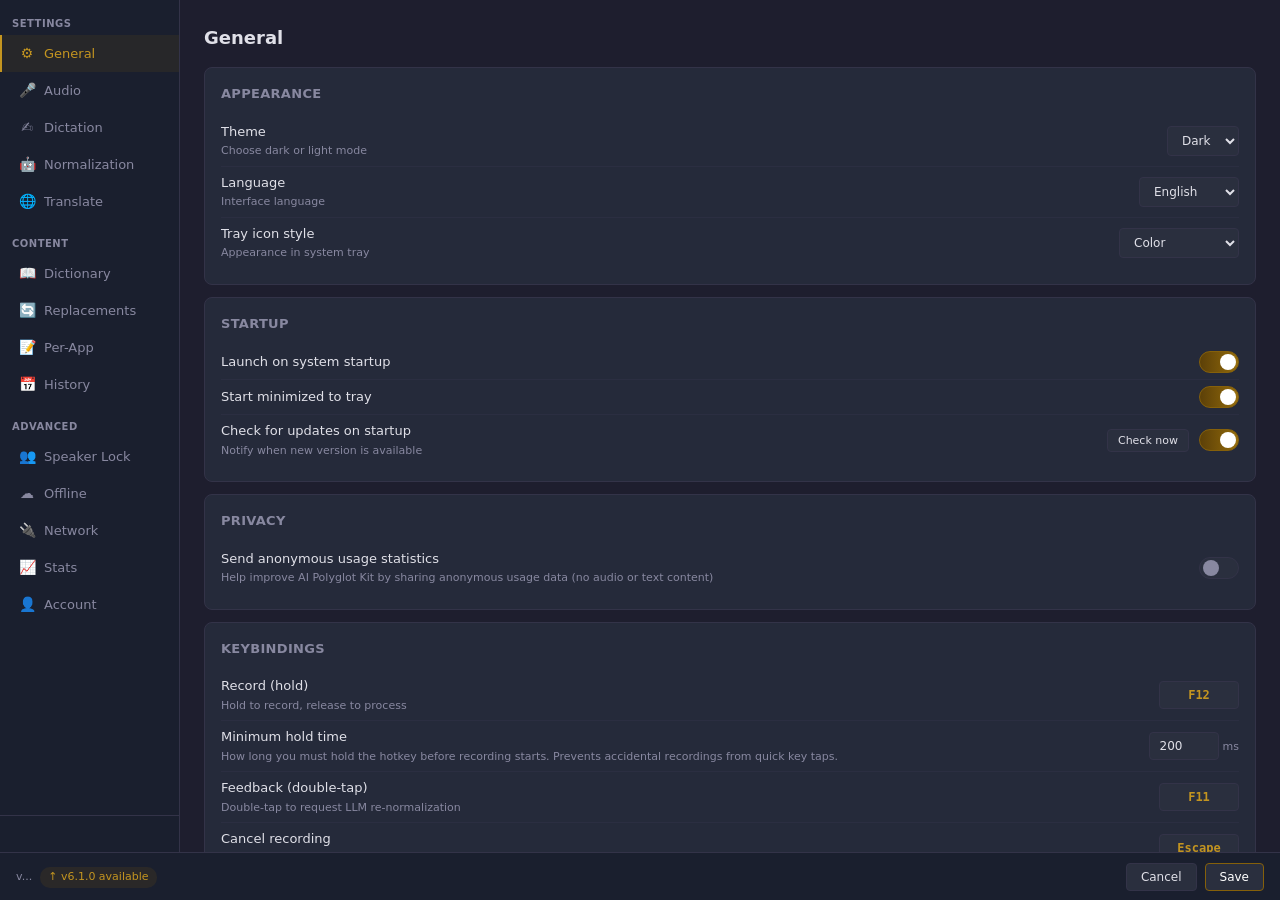
==== commit 168b0cc6: "refactor(v7): extract ui-core.js — theme, nav, modals, toasts Move UI infrastructure (theme switchin" ====
--- a/src/ui/web/index.html
+++ b/src/ui/web/index.html
@@ -2181,6 +2181,7 @@
 <script src="js/i18n-data.js"></script>
 <script src="js/i18n.js"></script>
 <script src="js/form-bind.js"></script>
+<script src="js/ui-core.js"></script>
 <script src="js/app.js"></script>
 </body>
 </html>
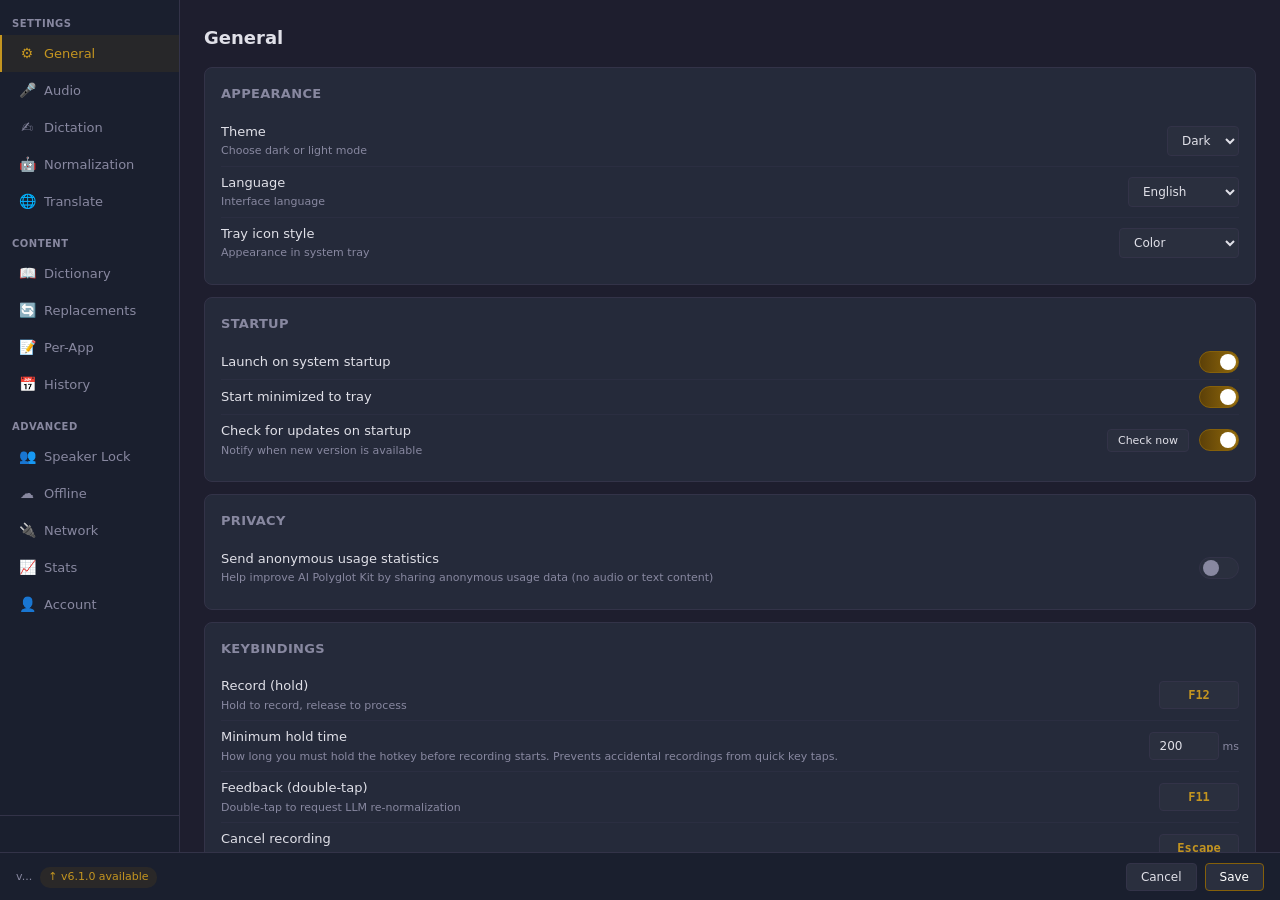
==== commit b7f0ff24: "fix: rename Ukrainian→Українська, restore titlebar theme painting - Language dropdown shows native n" ====
--- a/src/ui/web/index.html
+++ b/src/ui/web/index.html
@@ -3,7 +3,7 @@
 <head>
 <meta charset="UTF-8">
 <meta name="viewport" content="width=device-width, initial-scale=1.0">
-<title>AI Polyglot Kit v6.1 — Settings</title>
+<title>AI Polyglot Kit — Settings</title>
 <link rel="stylesheet" href="css/styles.css">
 </head>
 <body>
@@ -51,7 +51,7 @@
             <div class="form-label" data-i18n="general.language">Language</div>
             <div class="form-hint" data-i18n="general.language.hint">Interface language</div>
           </div>
-          <select id="lang-select" data-cfg="language"><option value="en">English</option><option value="uk">Ukrainian</option></select>
+          <select id="lang-select" data-cfg="language"><option value="en">English</option><option value="uk">Українська</option></select>
         </div>
         <div class="form-row">
           <div>
